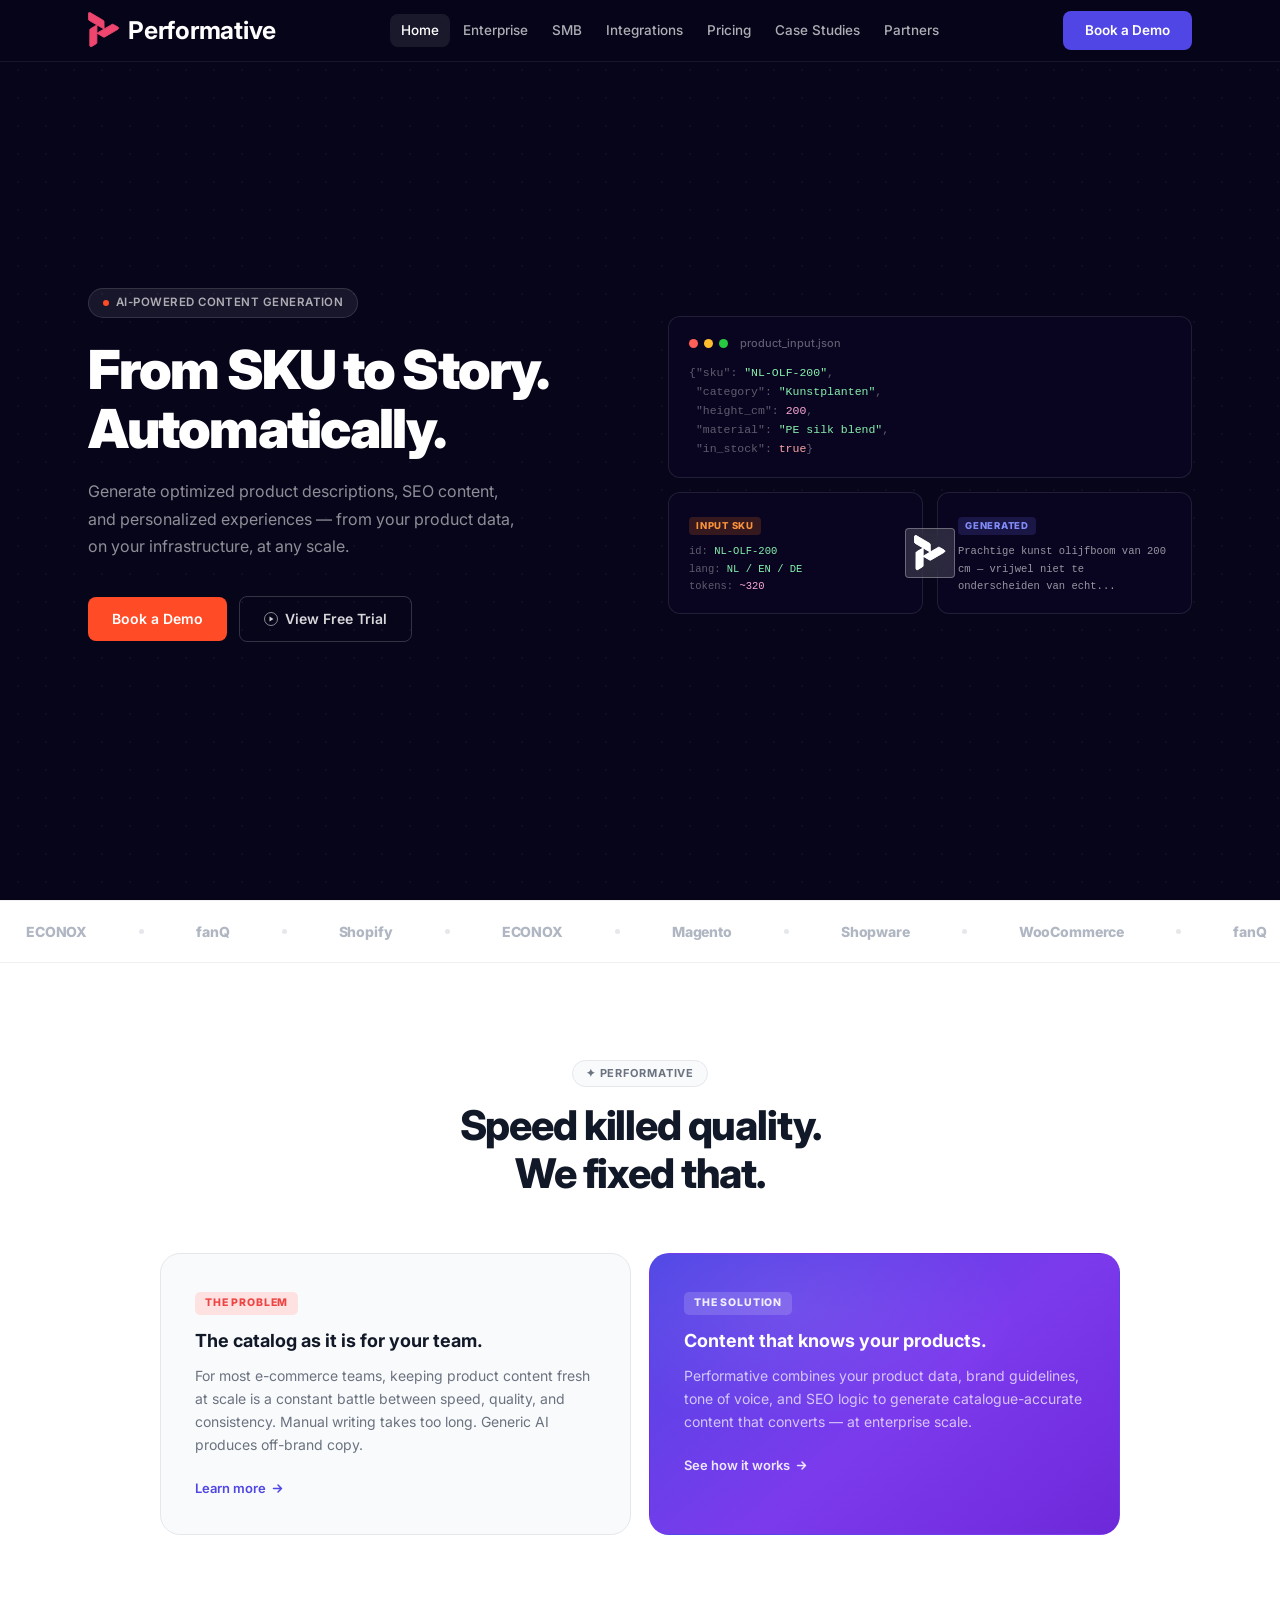
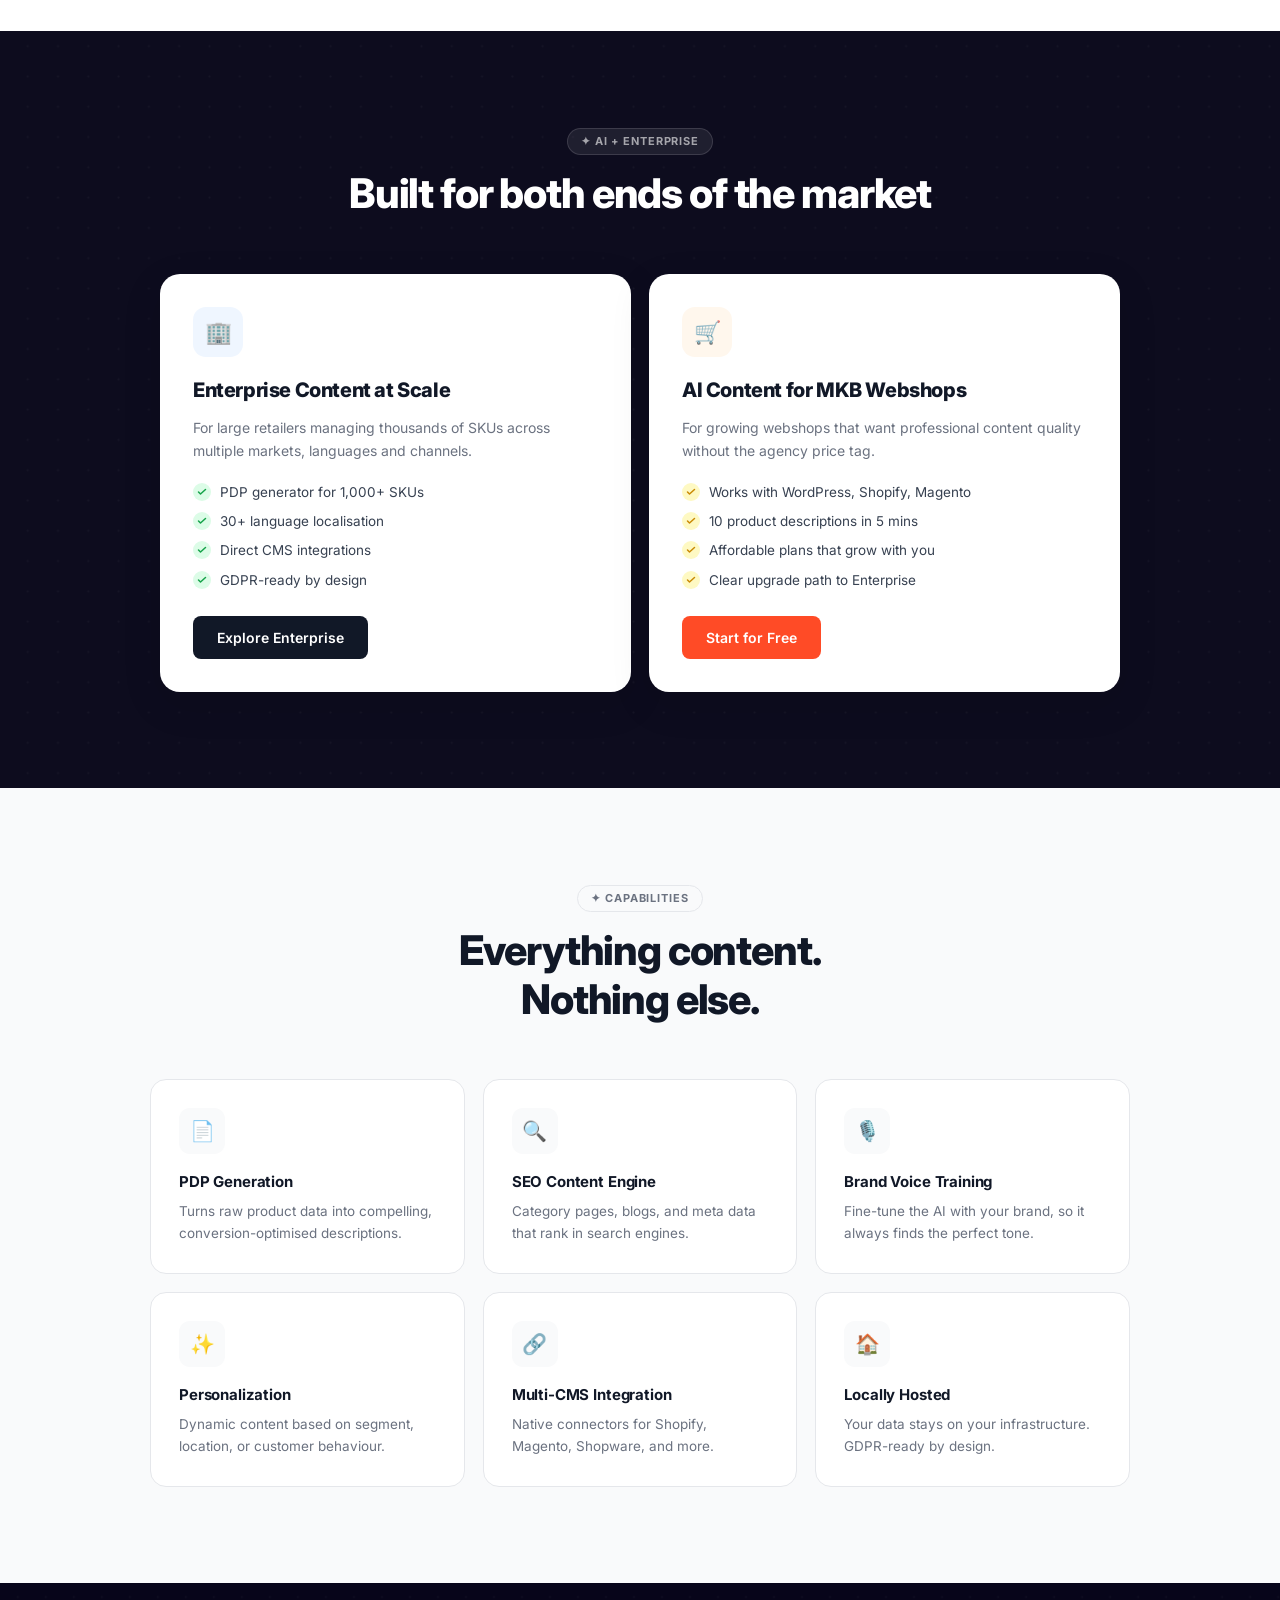
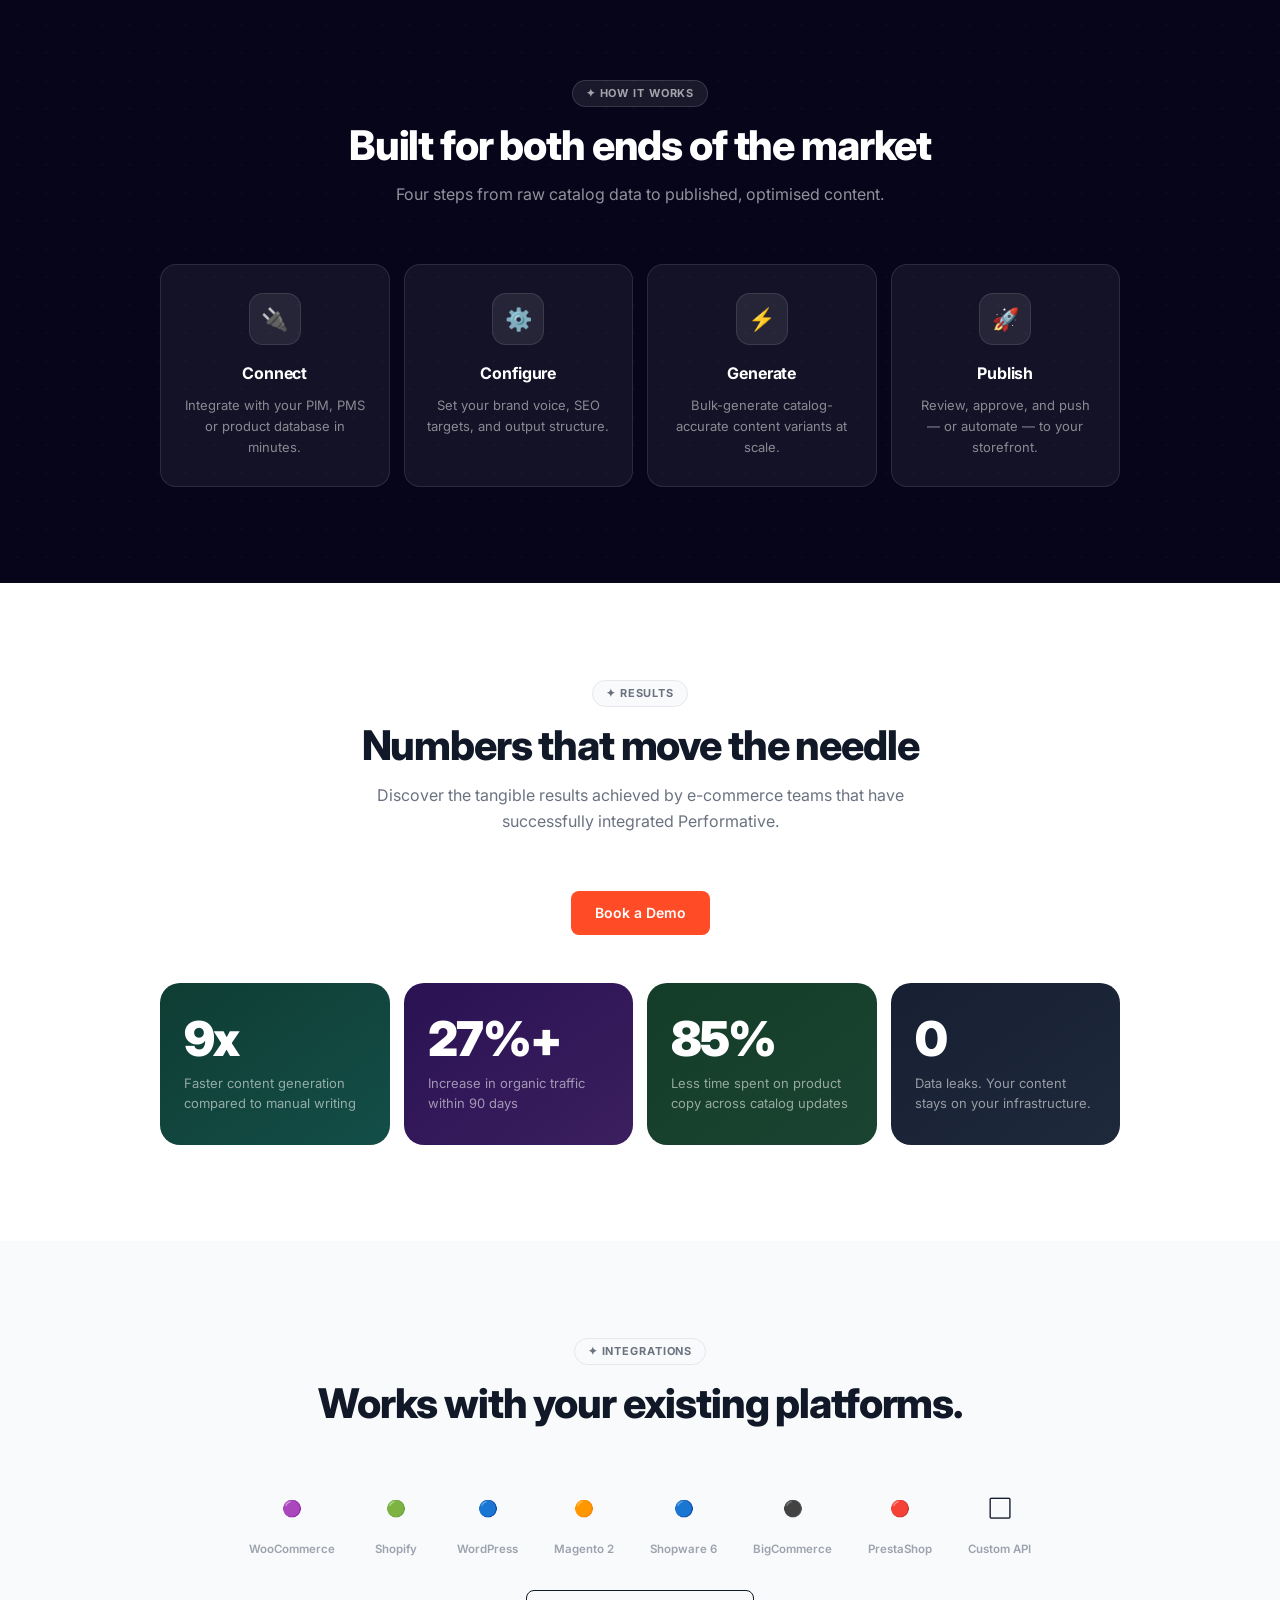
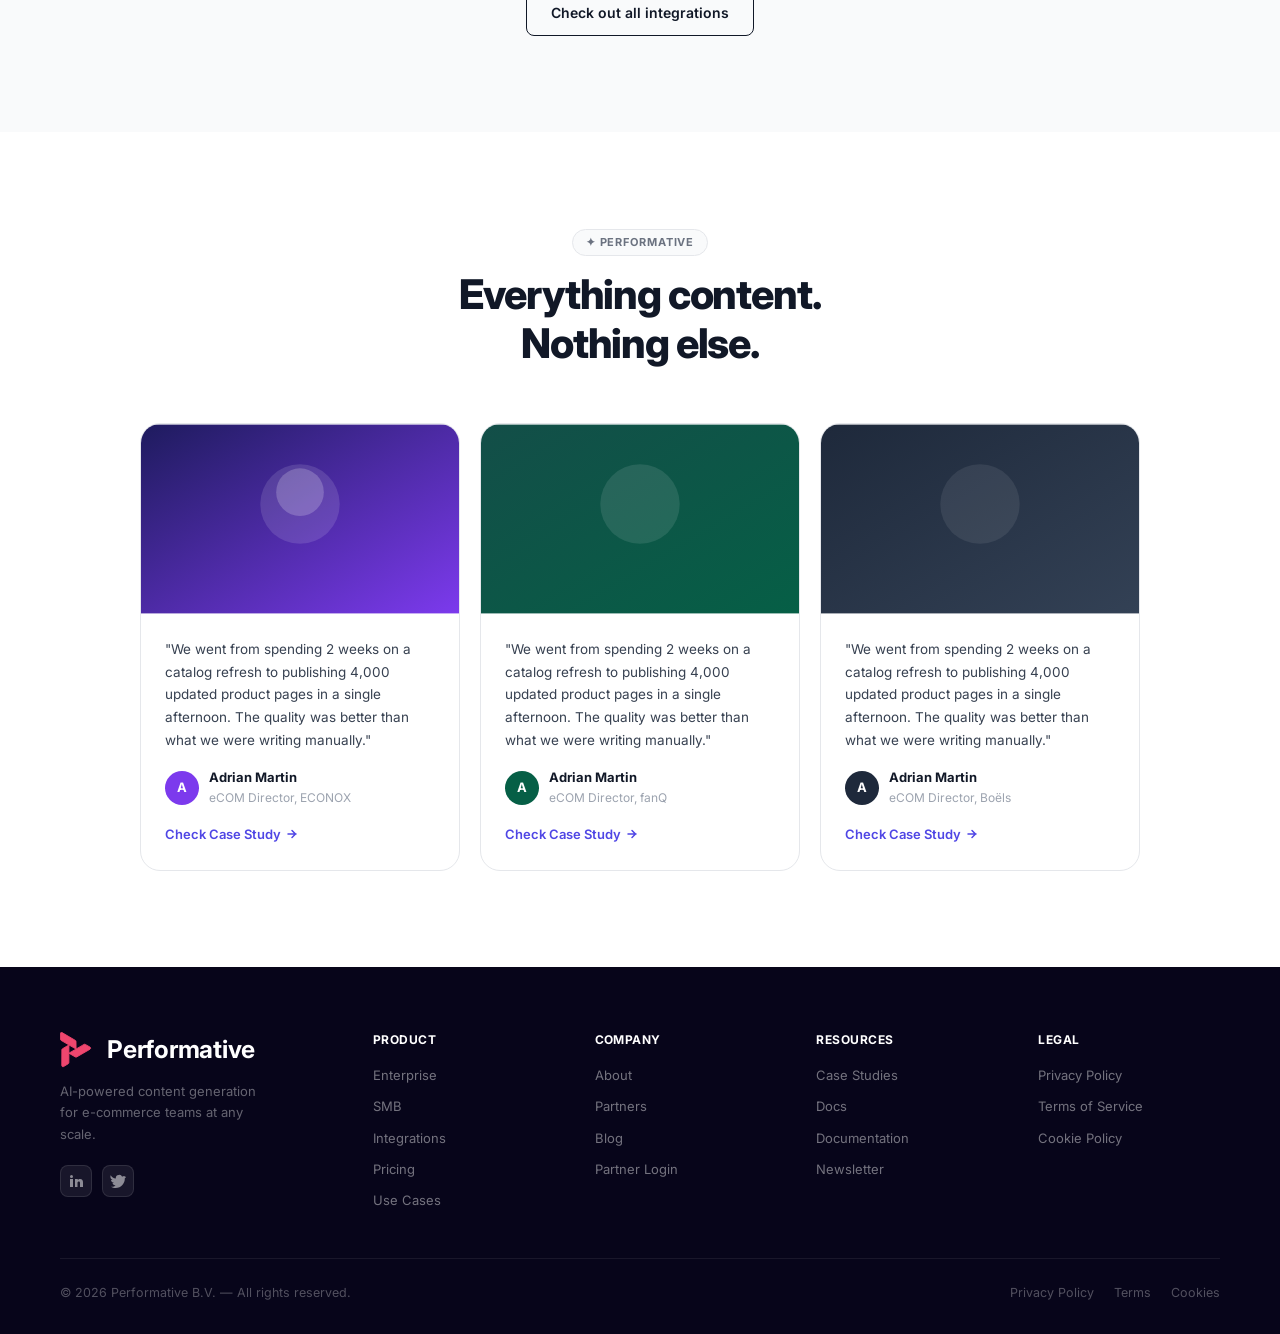
==== index.html @ e7ca88a2 "something" ====
<!DOCTYPE html>
<html lang="en">
<head>
  <meta charset="UTF-8"/>
  <meta name="viewport" content="width=device-width,initial-scale=1.0"/>
  <title>Performative — From SKU to Story. Automatically.</title>
  <link rel="preconnect" href="https://fonts.googleapis.com"/>
  <link href="https://fonts.googleapis.com/css2?family=Inter:wght@300;400;500;600;700;800;900&display=swap" rel="stylesheet"/>
  <link rel="stylesheet" href="css/global.css"/>
  <link rel="stylesheet" href="css/home.css"/>
</head>
<body>

<!-- ═══════════════════ NAVBAR ═══════════════════ -->
<nav class="navbar" id="navbar">
  <div class="container">
    <a href="index.html" class="nav-logo">
      <svg xmlns="http://www.w3.org/2000/svg" width="32" height="36" viewBox="0 0 32 36" fill="none">
<path d="M8.92127 21.1957L24.057 12.389C24.2413 12.2817 24.4497 12.225 24.662 12.2243C24.8743 12.2235 25.0831 12.2789 25.2681 12.3849L29.984 15.0866C30.8086 15.559 30.8116 16.7668 29.9895 17.2435L16.6298 24.9902C16.447 25.0962 16.2402 25.1518 16.0299 25.1515C15.8196 25.1513 15.613 25.0953 15.4304 24.9889L8.92127 21.1957Z" fill="#EE466E"/>
<path d="M8.92127 21.1957L24.057 12.389C24.2413 12.2817 24.4497 12.225 24.662 12.2243C24.8743 12.2235 25.0831 12.2789 25.2681 12.3849L29.984 15.0866C30.8086 15.559 30.8116 16.7668 29.9895 17.2435L16.6298 24.9902C16.447 25.0962 16.2402 25.1518 16.0299 25.1515C15.8196 25.1513 15.613 25.0953 15.4304 24.9889L8.92127 21.1957Z" stroke="#EE466E" stroke-width="0.9" stroke-miterlimit="10"/>
<path d="M16.0907 17.1008L0.958829 8.28756C0.774553 8.18025 0.620749 8.02611 0.512435 7.84019C0.404122 7.65427 0.344999 7.44292 0.340839 7.22679L0.233904 1.71756C0.215184 0.754313 1.23569 0.138713 2.05622 0.618249L15.3901 8.41102C15.5725 8.51765 15.7244 8.67085 15.8309 8.85552C15.9375 9.04019 15.9949 9.24995 15.9975 9.4641L16.0907 17.1008Z" fill="#EE466E"/>
<path d="M16.0907 17.1008L0.958829 8.28756C0.774553 8.18025 0.620749 8.02611 0.512435 7.84019C0.404122 7.65427 0.344999 7.44292 0.340839 7.22679L0.233904 1.71756C0.215184 0.754313 1.23569 0.138713 2.05622 0.618249L15.3901 8.41102C15.5725 8.51765 15.7244 8.67085 15.8309 8.85552C15.9375 9.04019 15.9949 9.24995 15.9975 9.4641L16.0907 17.1008Z" stroke="#EE466E" stroke-width="0.9" stroke-miterlimit="10"/>
<path d="M8.94154 12.9266L8.86289 30.6786C8.86196 30.8948 8.80601 31.1071 8.70048 31.2946C8.59496 31.4822 8.44347 31.6387 8.26081 31.7489L3.60532 34.5572C2.79137 35.0482 1.76268 34.447 1.76838 33.4836L1.86045 17.8278C1.86174 17.6136 1.91783 17.4035 2.02319 17.2181C2.12854 17.0327 2.27953 16.8785 2.46125 16.7707L8.94154 12.9266Z" fill="#EE466E"/>
<path d="M8.94154 12.9266L8.86289 30.6786C8.86196 30.8948 8.80601 31.1071 8.70048 31.2946C8.59496 31.4822 8.44347 31.6387 8.26081 31.7489L3.60532 34.5572C2.79137 35.0482 1.76268 34.447 1.76838 33.4836L1.86045 17.8278C1.86174 17.6136 1.91783 17.4035 2.02319 17.2181C2.12854 17.0327 2.27953 16.8785 2.46125 16.7707L8.94154 12.9266Z" stroke="#EE466E" stroke-width="0.9"/>
</svg>
      Performative
    </a>
    <div class="nav-links">
      <a href="index.html">Home</a>
      <a href="enterprise.html">Enterprise</a>
      <a href="smb.html">SMB</a>
      <a href="integrations.html">Integrations</a>
      <a href="pricing.html">Pricing</a>
      <a href="case-studies.html">Case Studies</a>
      <a href="partner.html">Partners</a>
    </div>
    <a href="pricing.html" class="nav-cta">Book a Demo</a>
    <div class="nav-burger" id="nav-burger" role="button" aria-label="Toggle menu">
      <span></span><span></span><span></span>
    </div>
  </div>
</nav>
<div class="nav-mobile" id="nav-mobile">
  <a href="index.html">Home</a>
  <a href="enterprise.html">Enterprise</a>
  <a href="smb.html">SMB</a>
  <a href="integrations.html">Integrations</a>
  <a href="pricing.html">Pricing</a>
  <a href="case-studies.html">Case Studies</a>
  <a href="partner.html">Partners</a>
  <a href="pricing.html" class="nav-cta">Book a Demo</a>
</div>

<!-- ═══════════════════ HERO ═══════════════════ -->
<section class="hero">
  <svg class="svg-bg" xmlns="http://www.w3.org/2000/svg" preserveAspectRatio="xMidYMid slice" viewBox="0 0 1440 900">
    <defs>
      <radialGradient id="hg1" cx="53%" cy="36%" r="52%" gradientUnits="userSpaceOnUse" gradientTransform="scale(1440,900)">
        <stop offset="0%" stop-color="#8B5CF6" stop-opacity=".68"/>
        <stop offset="22%" stop-color="#6D28D9" stop-opacity=".48"/>
        <stop offset="55%" stop-color="#4338CA" stop-opacity=".18"/>
        <stop offset="100%" stop-color="#07051A" stop-opacity="0"/>
      </radialGradient>
      <radialGradient id="hg2" cx="15%" cy="60%" r="38%" gradientUnits="userSpaceOnUse" gradientTransform="scale(1440,900)">
        <stop offset="0%" stop-color="#7C3AED" stop-opacity=".28"/>
        <stop offset="100%" stop-color="#07051A" stop-opacity="0"/>
      </radialGradient>
      <linearGradient id="hg3" x1="0" y1="0" x2="0" y2="1"><stop offset="70%" stop-color="#07051A" stop-opacity="0"/><stop offset="100%" stop-color="#07051A"/></linearGradient>
      <pattern id="dots" x="0" y="0" width="28" height="28" patternUnits="userSpaceOnUse"><circle cx="14" cy="14" r=".9" fill="white" fill-opacity=".055"/></pattern>
    </defs>
    <rect width="1440" height="900" fill="#07051A"/>
    <ellipse cx="763" cy="324" rx="750" ry="468" fill="url(#hg1)"/>
    <ellipse cx="216" cy="540" rx="548" ry="342" fill="url(#hg2)"/>
    <rect width="1440" height="900" fill="url(#hg3)"/>
    <rect width="1440" height="900" fill="url(#dots)"/>
  </svg>
  <div class="hero-inner">
    <div>
      <div class="hero-eyebrow"><span class="hero-dot"></span>AI-Powered Content Generation</div>
      <h1 class="hero-title">From SKU to Story.<br/>Automatically.</h1>
      <p class="hero-sub">Generate optimized product descriptions, SEO content, and personalized experiences — from your product data, on your infrastructure, at any scale.</p>
      <div class="hero-btns">
        <a href="pricing.html" class="btn btn-primary">Book a Demo</a>
        <a href="smb.html" class="btn btn-ghost">
          <svg width="14" height="14" viewBox="0 0 14 14" fill="none"><circle cx="7" cy="7" r="6.5" stroke="rgba(255,255,255,.5)" stroke-width="1"/><path d="M5.5 4.5L9.5 7L5.5 9.5V4.5Z" fill="rgba(255,255,255,.8)"/></svg>
          View Free Trial
        </a>
      </div>
    </div>
    <div class="hero-cards">
      <div class="hcard">
        <div class="hcard-hdr"><span class="hd r"></span><span class="hd y"></span><span class="hd g"></span><span class="hcard-fname">product_input.json</span></div>
        <div class="code-block">
          <div><span class="cm">{"sku": </span><span class="cs">"NL-OLF-200"</span><span class="cm">,</span></div>
          <div><span class="cm">&nbsp;"category": </span><span class="cs">"Kunstplanten"</span><span class="cm">,</span></div>
          <div><span class="cm">&nbsp;"height_cm": </span><span class="cn">200</span><span class="cm">,</span></div>
          <div><span class="cm">&nbsp;"material": </span><span class="cs">"PE silk blend"</span><span class="cm">,</span></div>
          <div><span class="cm">&nbsp;"in_stock": </span><span class="cv">true</span><span class="cm">}</span></div>
        </div>
      </div>
      <div class="hcard-pair">
        <div class="play-wrap"><div class="play-btn">
          <svg xmlns="http://www.w3.org/2000/svg" width="32" height="36" viewBox="0 0 32 36" fill="none">
<path d="M24.8788 12.3746C25.0646 12.374 25.2478 12.4223 25.41 12.5153L30.1259 15.2164C30.8501 15.6313 30.8528 16.6951 30.1307 17.1139L16.7704 24.86C16.6104 24.9527 16.4296 25.0018 16.246 25.0016C16.0624 25.0013 15.8822 24.952 15.7225 24.859L9.43445 21.1949L24.3485 12.5182C24.5101 12.4241 24.693 12.3753 24.8788 12.3746Z" fill="white" stroke="white" stroke-width="0.3"/>
<path d="M9.13757 21.1957L24.2733 12.389C24.4576 12.2817 24.666 12.225 24.8783 12.2243C25.0906 12.2235 25.2994 12.2789 25.4844 12.3849L30.2003 15.0866C31.0249 15.559 31.0279 16.7668 30.2058 17.2435L16.8461 24.9902C16.6633 25.0962 16.4565 25.1518 16.2462 25.1515C16.0359 25.1513 15.8293 25.0953 15.6467 24.9889L9.13757 21.1957Z" fill="white" stroke="white" stroke-width="0.9" stroke-miterlimit="10"/>
<path d="M0.600342 1.71457C0.583847 0.863488 1.48189 0.329837 2.19702 0.747772L15.531 8.54074C15.6905 8.63408 15.8242 8.76821 15.9177 8.93039C16.0112 9.09256 16.0618 9.27713 16.0642 9.46555L16.1531 16.8376L1.25073 8.15793C1.08908 8.06379 0.953533 7.92809 0.858154 7.76437C0.762951 7.60084 0.710527 7.41478 0.706787 7.22433L0.600342 1.71457Z" fill="white" stroke="white" stroke-width="0.3"/>
<path d="M16.307 17.1008L1.17513 8.28755C0.990854 8.18024 0.83705 8.0261 0.728736 7.84018C0.620423 7.65426 0.5613 7.44291 0.55714 7.22678L0.450205 1.71755C0.431485 0.754305 1.45199 0.138705 2.27252 0.618241L15.6064 8.41101C15.7888 8.51764 15.9407 8.67085 16.0472 8.85552C16.1538 9.04018 16.2112 9.24994 16.2138 9.4641L16.307 17.1008Z" fill="white" stroke="white" stroke-width="0.9" stroke-miterlimit="10"/>
<path d="M8.92896 30.6776C8.92814 30.8683 8.87932 31.0563 8.78638 31.2215C8.6935 31.3866 8.55974 31.5234 8.39966 31.62L3.74438 34.4286C3.03492 34.8565 2.12997 34.3354 2.13501 33.4842L2.22681 17.8289C2.22794 17.6403 2.27678 17.4548 2.36938 17.2918C2.46198 17.1289 2.59508 16.9936 2.75415 16.8993L9.0061 13.1903L8.92896 30.6776Z" fill="white" stroke="white" stroke-width="0.3"/>
<path d="M9.15781 12.9266L9.07915 30.6786C9.07823 30.8948 9.02227 31.107 8.91674 31.2946C8.81122 31.4822 8.65973 31.6387 8.47707 31.7489L3.82158 34.5572C3.00764 35.0482 1.97894 34.447 1.98464 33.4836L2.07671 17.8278C2.078 17.6136 2.13409 17.4034 2.23945 17.2181C2.3448 17.0327 2.49579 16.8785 2.67751 16.7707L9.15781 12.9266Z" fill="white" stroke="white" stroke-width="0.9"/>
</svg>
        </div></div>
        <div class="hcard"><div class="hcard-tag orange">Input SKU</div><div class="code-block" style="font-size:10.5px"><div><span class="cm">id: </span><span class="cs">NL-OLF-200</span></div><div><span class="cm">lang: </span><span class="cs">NL / EN / DE</span></div><div><span class="cm">tokens: </span><span class="cn">~320</span></div></div></div>
        <div class="hcard"><div class="hcard-tag blue">Generated</div><div class="code-block" style="font-size:10.5px;color:rgba(255,255,255,.58)">Prachtige kunst olijfboom van 200 cm — vrijwel niet te onderscheiden van echt...</div></div>
      </div>
    </div>
  </div>
</section>

<!-- ═══════════════════ MARQUEE ═══════════════════ -->
<div class="logo-strip">
  <div class="marquee-wrap">
    <div class="marquee-inner">
      <span class="m-logo">ECONOX</span><div class="m-sep"></div>
      <span class="m-logo">fanQ</span><div class="m-sep"></div>
      <span class="m-logo">Shopify</span><div class="m-sep"></div>
      <span class="m-logo">ECONOX</span><div class="m-sep"></div>
      <span class="m-logo">Magento</span><div class="m-sep"></div>
      <span class="m-logo">Shopware</span><div class="m-sep"></div>
      <span class="m-logo">WooCommerce</span><div class="m-sep"></div>
      <span class="m-logo">fanQ</span><div class="m-sep"></div>
      <span class="m-logo">Boëls</span><div class="m-sep"></div>
      <span class="m-logo">ECONOX</span>
    </div>
    <div class="marquee-inner" aria-hidden="true">
      <span class="m-logo">ECONOX</span><div class="m-sep"></div>
      <span class="m-logo">fanQ</span><div class="m-sep"></div>
      <span class="m-logo">Shopify</span><div class="m-sep"></div>
      <span class="m-logo">ECONOX</span><div class="m-sep"></div>
      <span class="m-logo">Magento</span><div class="m-sep"></div>
      <span class="m-logo">Shopware</span><div class="m-sep"></div>
      <span class="m-logo">WooCommerce</span><div class="m-sep"></div>
      <span class="m-logo">fanQ</span><div class="m-sep"></div>
      <span class="m-logo">Boëls</span><div class="m-sep"></div>
      <span class="m-logo">ECONOX</span>  yh
    </div>
  </div>
</div>

<!-- ═══════════════════ SPEED SECTION ═══════════════════ -->
<section class="sec-speed">
  <div class="container">
    <div class="sec-header">
      <div class="badge">✦ Performative</div>
      <h2 class="sec-heading">Speed killed quality.<br/>We fixed that.</h2>
    </div>
    <div class="speed-grid">
      <div class="speed-card plain">
        <span class="sc-tag red">The Problem</span>
        <h3 class="sc-title">The catalog as it is for your team.</h3>
        <p class="sc-body">For most e-commerce teams, keeping product content fresh at scale is a constant battle between speed, quality, and consistency. Manual writing takes too long. Generic AI produces off-brand copy.</p>
        <a href="enterprise.html" class="sc-link">Learn more <svg width="13" height="13" viewBox="0 0 13 13" fill="none"><path d="M2.5 6.5H10.5M7 3L10.5 6.5L7 10" stroke="currentColor" stroke-width="1.5" stroke-linecap="round" stroke-linejoin="round"/></svg></a>
      </div>
      <div class="speed-card purple">
        <span class="sc-tag white">The Solution</span>
        <h3 class="sc-title">Content that knows your products.</h3>
        <p class="sc-body">Performative combines your product data, brand guidelines, tone of voice, and SEO logic to generate catalogue-accurate content that converts — at enterprise scale.</p>
        <a href="smb.html" class="sc-link">See how it works <svg width="13" height="13" viewBox="0 0 13 13" fill="none"><path d="M2.5 6.5H10.5M7 3L10.5 6.5L7 10" stroke="currentColor" stroke-width="1.5" stroke-linecap="round" stroke-linejoin="round"/></svg></a>
      </div>
    </div>
  </div>
</section>

<!-- ═══════════════════ BUILT WARM ═══════════════════ -->
<section class="sec-built-warm">
  <svg class="svg-bg" xmlns="http://www.w3.org/2000/svg" preserveAspectRatio="xMidYMid slice" viewBox="0 0 1440 700">
    <defs>
      <radialGradient id="wg1" cx="50%" cy="0%" r="55%" gradientUnits="userSpaceOnUse" gradientTransform="scale(1440,700)">
        <stop offset="0%" stop-color="#F97316" stop-opacity=".62"/><stop offset="28%" stop-color="#EF4444" stop-opacity=".38"/><stop offset="100%" stop-color="#0D0C1E" stop-opacity="0"/>
      </radialGradient>
      <radialGradient id="wg2" cx="50%" cy="100%" r="40%" gradientUnits="userSpaceOnUse" gradientTransform="scale(1440,700)">
        <stop offset="0%" stop-color="#7C3AED" stop-opacity=".14"/><stop offset="100%" stop-color="#0D0C1E" stop-opacity="0"/>
      </radialGradient>
      <pattern id="dots2" x="0" y="0" width="28" height="28" patternUnits="userSpaceOnUse"><circle cx="14" cy="14" r=".9" fill="white" fill-opacity=".04"/></pattern>
    </defs>
    <rect width="1440" height="700" fill="#0D0C1E"/>
    <ellipse cx="720" cy="0" rx="792" ry="385" fill="url(#wg1)"/>
    <ellipse cx="720" cy="700" rx="576" ry="280" fill="url(#wg2)"/>
    <rect width="1440" height="700" fill="url(#dots2)"/>
  </svg>
  <div class="container z1">
    <div class="sec-header"><div class="badge invert">✦ AI + Enterprise</div><h2 class="sec-heading light">Built for both ends of the market</h2></div>
    <div class="built-grid">
      <div class="built-card">
        <div class="bc-icon" style="background:#EFF6FF">🏢</div>
        <h3 class="bc-title">Enterprise Content at Scale</h3>
        <p class="bc-body">For large retailers managing thousands of SKUs across multiple markets, languages and channels.</p>
        <ul class="check-list bc-list">
          <li><svg class="chk-icon" viewBox="0 0 18 18" fill="none"><circle cx="9" cy="9" r="9" fill="#DCFCE7"/><path d="M5.5 9L7.5 11L12.5 6.5" stroke="#16A34A" stroke-width="1.5" stroke-linecap="round" stroke-linejoin="round"/></svg>PDP generator for 1,000+ SKUs</li>
          <li><svg class="chk-icon" viewBox="0 0 18 18" fill="none"><circle cx="9" cy="9" r="9" fill="#DCFCE7"/><path d="M5.5 9L7.5 11L12.5 6.5" stroke="#16A34A" stroke-width="1.5" stroke-linecap="round" stroke-linejoin="round"/></svg>30+ language localisation</li>
          <li><svg class="chk-icon" viewBox="0 0 18 18" fill="none"><circle cx="9" cy="9" r="9" fill="#DCFCE7"/><path d="M5.5 9L7.5 11L12.5 6.5" stroke="#16A34A" stroke-width="1.5" stroke-linecap="round" stroke-linejoin="round"/></svg>Direct CMS integrations</li>
          <li><svg class="chk-icon" viewBox="0 0 18 18" fill="none"><circle cx="9" cy="9" r="9" fill="#DCFCE7"/><path d="M5.5 9L7.5 11L12.5 6.5" stroke="#16A34A" stroke-width="1.5" stroke-linecap="round" stroke-linejoin="round"/></svg>GDPR-ready by design</li>
        </ul>
        <a href="enterprise.html" class="btn btn-dark">Explore Enterprise</a>
      </div>
      <div class="built-card">
        <div class="bc-icon" style="background:#FFF7ED">🛒</div>
        <h3 class="bc-title">AI Content for MKB Webshops</h3>
        <p class="bc-body">For growing webshops that want professional content quality without the agency price tag.</p>
        <ul class="check-list bc-list">
          <li><svg class="chk-icon" viewBox="0 0 18 18" fill="none"><circle cx="9" cy="9" r="9" fill="#FEF9C3"/><path d="M5.5 9L7.5 11L12.5 6.5" stroke="#CA8A04" stroke-width="1.5" stroke-linecap="round" stroke-linejoin="round"/></svg>Works with WordPress, Shopify, Magento</li>
          <li><svg class="chk-icon" viewBox="0 0 18 18" fill="none"><circle cx="9" cy="9" r="9" fill="#FEF9C3"/><path d="M5.5 9L7.5 11L12.5 6.5" stroke="#CA8A04" stroke-width="1.5" stroke-linecap="round" stroke-linejoin="round"/></svg>10 product descriptions in 5 mins</li>
          <li><svg class="chk-icon" viewBox="0 0 18 18" fill="none"><circle cx="9" cy="9" r="9" fill="#FEF9C3"/><path d="M5.5 9L7.5 11L12.5 6.5" stroke="#CA8A04" stroke-width="1.5" stroke-linecap="round" stroke-linejoin="round"/></svg>Affordable plans that grow with you</li>
          <li><svg class="chk-icon" viewBox="0 0 18 18" fill="none"><circle cx="9" cy="9" r="9" fill="#FEF9C3"/><path d="M5.5 9L7.5 11L12.5 6.5" stroke="#CA8A04" stroke-width="1.5" stroke-linecap="round" stroke-linejoin="round"/></svg>Clear upgrade path to Enterprise</li>
        </ul>
        <a href="smb.html" class="btn btn-orange">Start for Free</a>
      </div>
    </div>
  </div>
</section>

<!-- ═══════════════════ FEATURES ═══════════════════ -->
<section class="sec-features">
  <div class="container">
    <div class="sec-header"><div class="badge">✦ Capabilities</div><h2 class="sec-heading">Everything content.<br/>Nothing else.</h2></div>
    <div class="features-grid">
      <div class="feat-card"><div class="feat-icon">📄</div><h3 class="feat-title">PDP Generation</h3><p class="feat-body">Turns raw product data into compelling, conversion-optimised descriptions.</p></div>
      <div class="feat-card"><div class="feat-icon">🔍</div><h3 class="feat-title">SEO Content Engine</h3><p class="feat-body">Category pages, blogs, and meta data that rank in search engines.</p></div>
      <div class="feat-card"><div class="feat-icon">🎙️</div><h3 class="feat-title">Brand Voice Training</h3><p class="feat-body">Fine-tune the AI with your brand, so it always finds the perfect tone.</p></div>
      <div class="feat-card"><div class="feat-icon">✨</div><h3 class="feat-title">Personalization</h3><p class="feat-body">Dynamic content based on segment, location, or customer behaviour.</p></div>
      <div class="feat-card"><div class="feat-icon">🔗</div><h3 class="feat-title">Multi-CMS Integration</h3><p class="feat-body">Native connectors for Shopify, Magento, Shopware, and more.</p></div>
      <div class="feat-card"><div class="feat-icon">🏠</div><h3 class="feat-title">Locally Hosted</h3><p class="feat-body">Your data stays on your infrastructure. GDPR-ready by design.</p></div>
    </div>
  </div>
</section>

<!-- ═══════════════════ WORKFLOW ═══════════════════ -->
<section class="sec-workflow">
  <svg class="svg-bg" xmlns="http://www.w3.org/2000/svg" preserveAspectRatio="xMidYMid slice" viewBox="0 0 1440 600">
    <defs>
      <radialGradient id="cg1" cx="50%" cy="50%" r="52%" gradientUnits="userSpaceOnUse" gradientTransform="scale(1440,600)">
        <stop offset="0%" stop-color="#3B82F6" stop-opacity=".52"/><stop offset="32%" stop-color="#4F46E5" stop-opacity=".3"/><stop offset="65%" stop-color="#7C3AED" stop-opacity=".1"/><stop offset="100%" stop-color="#07051A" stop-opacity="0"/>
      </radialGradient>
      <pattern id="dots3" x="0" y="0" width="28" height="28" patternUnits="userSpaceOnUse"><circle cx="14" cy="14" r=".9" fill="white" fill-opacity=".045"/></pattern>
    </defs>
    <rect width="1440" height="600" fill="#07051A"/>
    <ellipse cx="720" cy="300" rx="749" ry="312" fill="url(#cg1)"/>
    <rect width="1440" height="600" fill="url(#dots3)"/>
  </svg>
  <div class="container z1">
    <div class="sec-header"><div class="badge invert">✦ How It Works</div><h2 class="sec-heading light">Built for both ends of the market</h2><p class="sec-sub light">Four steps from raw catalog data to published, optimised content.</p></div>
    <div class="workflow-grid">
      <div class="wf-card"><div class="wf-icon">🔌</div><h3 class="wf-title">Connect</h3><p class="wf-body">Integrate with your PIM, PMS or product database in minutes.</p></div>
      <div class="wf-card"><div class="wf-icon">⚙️</div><h3 class="wf-title">Configure</h3><p class="wf-body">Set your brand voice, SEO targets, and output structure.</p></div>
      <div class="wf-card"><div class="wf-icon">⚡</div><h3 class="wf-title">Generate</h3><p class="wf-body">Bulk-generate catalog-accurate content variants at scale.</p></div>
      <div class="wf-card"><div class="wf-icon">🚀</div><h3 class="wf-title">Publish</h3><p class="wf-body">Review, approve, and push — or automate — to your storefront.</p></div>
    </div>
  </div>
</section>

<!-- ═══════════════════ NUMBERS ═══════════════════ -->
<section class="sec-numbers">
  <div class="container">
    <div class="sec-header"><div class="badge">✦ Results</div><h2 class="sec-heading">Numbers that move the needle</h2><p class="sec-sub">Discover the tangible results achieved by e-commerce teams that have successfully integrated Performative.</p></div>
    <div class="numbers-cta"><a href="pricing.html" class="btn btn-primary">Book a Demo</a></div>
    <div class="numbers-grid">
      <div class="stat-card teal"><div class="stat-num" data-countup="10" data-suffix="x">10x</div><div class="stat-label">Faster content generation compared to manual writing</div></div>
      <div class="stat-card purple-s"><div class="stat-num" data-countup="30" data-suffix="%+">30%+</div><div class="stat-label">Increase in organic traffic within 90 days</div></div>
      <div class="stat-card green"><div class="stat-num" data-countup="95" data-suffix="%">95%</div><div class="stat-label">Less time spent on product copy across catalog updates</div></div>
      <div class="stat-card slate"><div class="stat-num">0</div><div class="stat-label">Data leaks. Your content stays on your infrastructure.</div></div>
    </div>
  </div>
</section>

<!-- ═══════════════════ PLATFORMS ═══════════════════ -->
<section class="sec-platforms">
  <div class="container">
    <div class="sec-header"><div class="badge">✦ Integrations</div><h2 class="sec-heading">Works with your existing platforms.</h2></div>
    <div class="platform-row" style="max-width:880px;margin:0 auto 32px">
      <div class="platform-item"><div class="platform-icon">🟣</div><span class="platform-name">WooCommerce</span></div>
      <div class="platform-item"><div class="platform-icon">🟢</div><span class="platform-name">Shopify</span></div>
      <div class="platform-item"><div class="platform-icon">🔵</div><span class="platform-name">WordPress</span></div>
      <div class="platform-item"><div class="platform-icon">🟠</div><span class="platform-name">Magento 2</span></div>
      <div class="platform-item"><div class="platform-icon">🔵</div><span class="platform-name">Shopware 6</span></div>
      <div class="platform-item"><div class="platform-icon">⚫</div><span class="platform-name">BigCommerce</span></div>
      <div class="platform-item"><div class="platform-icon">🔴</div><span class="platform-name">PrestaShop</span></div>
      <div class="platform-item"><div class="platform-icon">⬜</div><span class="platform-name">Custom API</span></div>
    </div>
    <div class="platforms-cta"><a href="integrations.html" class="btn btn-outline">Check out all integrations</a></div>
  </div>
</section>

<!-- ═══════════════════ TESTIMONIALS ═══════════════════ -->
<section style="padding:var(--section-py) var(--cpx);background:#fff">
  <div class="container">
    <div class="sec-header"><div class="badge">✦ Performative</div><h2 class="sec-heading">Everything content.<br/>Nothing else.</h2></div>
    <div class="testi-grid">
      <div class="testi-card">
        <div class="testi-img-block"><svg viewBox="0 0 320 190" xmlns="http://www.w3.org/2000/svg"><defs><linearGradient id="ti1" x1="0" y1="0" x2="1" y2="1"><stop offset="0%" stop-color="#1E1B5E"/><stop offset="100%" stop-color="#7C3AED"/></linearGradient></defs><rect width="320" height="190" fill="url(#ti1)"/><circle cx="160" cy="80" r="40" fill="rgba(255,255,255,.12)"/><circle cx="160" cy="68" r="24" fill="rgba(255,255,255,.2)"/></svg></div>
        <div class="testi-body"><p class="testi-quote">"We went from spending 2 weeks on a catalog refresh to publishing 4,000 updated product pages in a single afternoon. The quality was better than what we were writing manually."</p><div class="testi-author"><div class="testi-ava" style="background:#7C3AED">A</div><div><div class="testi-name">Adrian Martin</div><div class="testi-role">eCOM Director, ECONOX</div></div></div><a href="case-study-fanq.html" class="testi-link">Check Case Study <svg width="12" height="12" viewBox="0 0 12 12" fill="none"><path d="M2 6h8M6 2.5L9.5 6 6 9.5" stroke="currentColor" stroke-width="1.5" stroke-linecap="round" stroke-linejoin="round"/></svg></a></div>
      </div>
      <div class="testi-card">
        <div class="testi-img-block"><svg viewBox="0 0 320 190" xmlns="http://www.w3.org/2000/svg"><defs><linearGradient id="ti2" x1="0" y1="0" x2="1" y2="1"><stop offset="0%" stop-color="#134E48"/><stop offset="100%" stop-color="#065F46"/></linearGradient></defs><rect width="320" height="190" fill="url(#ti2)"/><circle cx="160" cy="80" r="40" fill="rgba(255,255,255,.1)"/></svg></div>
        <div class="testi-body"><p class="testi-quote">"We went from spending 2 weeks on a catalog refresh to publishing 4,000 updated product pages in a single afternoon. The quality was better than what we were writing manually."</p><div class="testi-author"><div class="testi-ava" style="background:#065F46">A</div><div><div class="testi-name">Adrian Martin</div><div class="testi-role">eCOM Director, fanQ</div></div></div><a href="case-study-fanq.html" class="testi-link">Check Case Study <svg width="12" height="12" viewBox="0 0 12 12" fill="none"><path d="M2 6h8M6 2.5L9.5 6 6 9.5" stroke="currentColor" stroke-width="1.5" stroke-linecap="round" stroke-linejoin="round"/></svg></a></div>
      </div>
      <div class="testi-card">
        <div class="testi-img-block"><svg viewBox="0 0 320 190" xmlns="http://www.w3.org/2000/svg"><defs><linearGradient id="ti3" x1="0" y1="0" x2="1" y2="1"><stop offset="0%" stop-color="#1E293B"/><stop offset="100%" stop-color="#334155"/></linearGradient></defs><rect width="320" height="190" fill="url(#ti3)"/><circle cx="160" cy="80" r="40" fill="rgba(255,255,255,.08)"/></svg></div>
        <div class="testi-body"><p class="testi-quote">"We went from spending 2 weeks on a catalog refresh to publishing 4,000 updated product pages in a single afternoon. The quality was better than what we were writing manually."</p><div class="testi-author"><div class="testi-ava" style="background:#1E293B">A</div><div><div class="testi-name">Adrian Martin</div><div class="testi-role">eCOM Director, Boëls</div></div></div><a href="case-study-fanq.html" class="testi-link">Check Case Study <svg width="12" height="12" viewBox="0 0 12 12" fill="none"><path d="M2 6h8M6 2.5L9.5 6 6 9.5" stroke="currentColor" stroke-width="1.5" stroke-linecap="round" stroke-linejoin="round"/></svg></a></div>
      </div>
    </div>
  </div>
</section>

<!-- ═══════════════════ FOOTER ═══════════════════ -->
<footer class="footer">
  <div class="footer-grid">
    <div class="footer-brand">
      <a href="index.html" class="nav-logo"><svg xmlns="http://www.w3.org/2000/svg" width="32" height="36" viewBox="0 0 32 36" fill="none">
<path d="M8.92127 21.1957L24.057 12.389C24.2413 12.2817 24.4497 12.225 24.662 12.2243C24.8743 12.2235 25.0831 12.2789 25.2681 12.3849L29.984 15.0866C30.8086 15.559 30.8116 16.7668 29.9895 17.2435L16.6298 24.9902C16.447 25.0962 16.2402 25.1518 16.0299 25.1515C15.8196 25.1513 15.613 25.0953 15.4304 24.9889L8.92127 21.1957Z" fill="#EE466E"/>
<path d="M8.92127 21.1957L24.057 12.389C24.2413 12.2817 24.4497 12.225 24.662 12.2243C24.8743 12.2235 25.0831 12.2789 25.2681 12.3849L29.984 15.0866C30.8086 15.559 30.8116 16.7668 29.9895 17.2435L16.6298 24.9902C16.447 25.0962 16.2402 25.1518 16.0299 25.1515C15.8196 25.1513 15.613 25.0953 15.4304 24.9889L8.92127 21.1957Z" stroke="#EE466E" stroke-width="0.9" stroke-miterlimit="10"/>
<path d="M16.0907 17.1008L0.958829 8.28756C0.774553 8.18025 0.620749 8.02611 0.512435 7.84019C0.404122 7.65427 0.344999 7.44292 0.340839 7.22679L0.233904 1.71756C0.215184 0.754313 1.23569 0.138713 2.05622 0.618249L15.3901 8.41102C15.5725 8.51765 15.7244 8.67085 15.8309 8.85552C15.9375 9.04019 15.9949 9.24995 15.9975 9.4641L16.0907 17.1008Z" fill="#EE466E"/>
<path d="M16.0907 17.1008L0.958829 8.28756C0.774553 8.18025 0.620749 8.02611 0.512435 7.84019C0.404122 7.65427 0.344999 7.44292 0.340839 7.22679L0.233904 1.71756C0.215184 0.754313 1.23569 0.138713 2.05622 0.618249L15.3901 8.41102C15.5725 8.51765 15.7244 8.67085 15.8309 8.85552C15.9375 9.04019 15.9949 9.24995 15.9975 9.4641L16.0907 17.1008Z" stroke="#EE466E" stroke-width="0.9" stroke-miterlimit="10"/>
<path d="M8.94154 12.9266L8.86289 30.6786C8.86196 30.8948 8.80601 31.1071 8.70048 31.2946C8.59496 31.4822 8.44347 31.6387 8.26081 31.7489L3.60532 34.5572C2.79137 35.0482 1.76268 34.447 1.76838 33.4836L1.86045 17.8278C1.86174 17.6136 1.91783 17.4035 2.02319 17.2181C2.12854 17.0327 2.27953 16.8785 2.46125 16.7707L8.94154 12.9266Z" fill="#EE466E"/>
<path d="M8.94154 12.9266L8.86289 30.6786C8.86196 30.8948 8.80601 31.1071 8.70048 31.2946C8.59496 31.4822 8.44347 31.6387 8.26081 31.7489L3.60532 34.5572C2.79137 35.0482 1.76268 34.447 1.76838 33.4836L1.86045 17.8278C1.86174 17.6136 1.91783 17.4035 2.02319 17.2181C2.12854 17.0327 2.27953 16.8785 2.46125 16.7707L8.94154 12.9266Z" stroke="#EE466E" stroke-width="0.9"/>
</svg><span class="nav-logo" style="color:#fff;font-weight:700;margin-left:7px">Performative</span></a>
      <p class="footer-tagline">AI-powered content generation for e-commerce teams at any scale.</p>
      <div class="footer-socials">
        <a href="#" aria-label="LinkedIn"><svg width="16" height="16" viewBox="0 0 16 16" fill="currentColor"><path d="M3.5 2a1.5 1.5 0 110 3 1.5 1.5 0 010-3zM2 6h3v8H2V6zm5 0h2.8v1.1C10.2 6.4 11 6 12 6c2.2 0 3 1.5 3 3.5V14h-3v-4c0-1-.4-1.5-1.2-1.5S9.5 9 9.5 10v4H7V6z"/></svg></a>
        <a href="#" aria-label="Twitter"><svg width="16" height="16" viewBox="0 0 16 16" fill="currentColor"><path d="M14 3s-1 .5-2 .6A2.8 2.8 0 008.6 2C7 2 5.8 3.2 5.8 4.8v.7C3.5 5.3 1.7 4 .7 2.2c0 0-1.3 3.2 1.8 4.8L1 7c.1 1.5 1.4 2.7 3 2.7l-1.5.5c.5 1.3 1.7 2.2 3.1 2.3C4.5 13.4 2.7 14 1 13.7 2.3 14.6 3.8 15 5.5 15c6 0 9.3-5 9.3-9.3v-.4c.6-.5 1.2-1 1.2-1.3z"/></svg></a>
      </div>
    </div>
    <div><div class="footer-col-title">Product</div><div class="footer-links"><a href="enterprise.html">Enterprise</a><a href="smb.html">SMB</a><a href="integrations.html">Integrations</a><a href="pricing.html">Pricing</a><a href="case-studies.html">Use Cases</a></div></div>
    <div><div class="footer-col-title">Company</div><div class="footer-links"><a href="#">About</a><a href="partner.html">Partners</a><a href="#">Blog</a><a href="#">Partner Login</a></div></div>
    <div><div class="footer-col-title">Resources</div><div class="footer-links"><a href="case-studies.html">Case Studies</a><a href="#">Docs</a><a href="#">Documentation</a><a href="#">Newsletter</a></div></div>
    <div><div class="footer-col-title">Legal</div><div class="footer-links"><a href="#">Privacy Policy</a><a href="#">Terms of Service</a><a href="#">Cookie Policy</a></div></div>
  </div>
  <div class="footer-bottom">
    <span>© 2026 Performative B.V. — All rights reserved.</span>
    <div class="footer-bottom-links"><a href="#">Privacy Policy</a><a href="#">Terms</a><a href="#">Cookies</a></div>
  </div>
</footer>

<script src="js/main.js"></script>
</body>
</html>
---- css/global.css ----
/* ═══════════════════════════════════════════════════════════
   GLOBAL.CSS  —  Shared across every page of Performative
   ═══════════════════════════════════════════════════════════ */

/* ── CUSTOM PROPERTIES ── */
:root {
  --c-red:        #FF4B26;
  --c-indigo:     #4F46E5;
  --c-purple:     #7C3AED;
  --c-dark:       #07051A;
  --c-dark-warm:  #0D0C1E;
  --c-text:       #111827;
  --c-text-mid:   #374151;
  --c-muted:      #6B7280;
  --c-light:      #9CA3AF;
  --c-border:     #E5E7EB;
  --c-bg:         #F9FAFB;
  --c-white:      #ffffff;

  --ff: 'Inter', -apple-system, BlinkMacSystemFont, sans-serif;

  --section-py:   96px;
  --cmax:         1160px;
  --cpx:          28px;

  --r-xs:   6px;
  --r-sm:   8px;
  --r-md:   12px;
  --r-lg:   16px;
  --r-xl:   20px;
  --r-pill: 100px;

  --sh-sm: 0 1px 4px rgba(0,0,0,.06);
  --sh-md: 0 4px 16px rgba(0,0,0,.08);
  --sh-lg: 0 12px 40px rgba(0,0,0,.11);

  --t: .18s ease;
}

/* ── RESET ── */
*,*::before,*::after { box-sizing:border-box; margin:0; padding:0; }
html { scroll-behavior:smooth; }
body {
  font-family: var(--ff);
  color: var(--c-text);
  background: var(--c-white);
  overflow-x: hidden;
  line-height: 1.55;
  -webkit-font-smoothing: antialiased;
}
a { text-decoration:none; color:inherit; }
ul { list-style:none; }
img { display:block; max-width:100%; height:auto; }
button { cursor:pointer; font-family:var(--ff); border:none; outline:none; background:none; }
input,select,textarea { font-family:var(--ff); }

/* ── LAYOUT ── */
.container {
  max-width: var(--cmax);
  margin: 0 auto;
  padding: 0 var(--cpx);
}

/* ── TYPOGRAPHY SHARED ── */
.sec-heading {
  font-size: clamp(26px, 3.2vw, 44px);
  font-weight: 800;
  letter-spacing: -.028em;
  line-height: 1.18;
  color: var(--c-text);
}
.sec-heading.light { color: var(--c-white); }
.sec-sub {
  font-size: 16px;
  color: var(--c-muted);
  line-height: 1.68;
  margin-top: 12px;
}
.sec-sub.light { color: rgba(255,255,255,.56); }
.sec-header { text-align:center; margin-bottom: 56px; }
.sec-header .sec-sub { max-width: 540px; margin-left:auto; margin-right:auto; }

/* ── BADGE ── */
.badge {
  display: inline-flex;
  align-items: center;
  gap: 6px;
  font-size: 11px;
  font-weight: 700;
  letter-spacing: .08em;
  text-transform: uppercase;
  color: var(--c-muted);
  background: var(--c-bg);
  border: 1px solid var(--c-border);
  border-radius: var(--r-pill);
  padding: 4px 13px;
  margin-bottom: 14px;
}
.badge.invert {
  background: rgba(255,255,255,.08);
  border-color: rgba(255,255,255,.13);
  color: rgba(255,255,255,.6);
}

/* ── BUTTONS ── */
.btn {
  display: inline-flex;
  align-items: center;
  justify-content: center;
  gap: 7px;
  font-size: 14px;
  font-weight: 600;
  padding: 11px 24px;
  border-radius: var(--r-sm);
  border: none;
  cursor: pointer;
  transition: opacity var(--t), transform var(--t), background var(--t), color var(--t);
  white-space: nowrap;
  text-decoration: none;
}
.btn:hover { opacity: .88; transform: translateY(-1px); }

.btn-primary  { background: var(--c-red);    color: #fff; }
.btn-indigo   { background: var(--c-indigo); color: #fff; }
.btn-dark     { background: var(--c-text);   color: #fff; }
.btn-orange   { background: var(--c-red);    color: #fff; }

.btn-ghost {
  background: transparent;
  color: rgba(255,255,255,.84);
  border: 1.5px solid rgba(255,255,255,.18);
}
.btn-ghost:hover { background: rgba(255,255,255,.07); border-color:rgba(255,255,255,.3); opacity:1; }

.btn-outline {
  background: transparent;
  border: 1.5px solid var(--c-text);
  color: var(--c-text);
}
.btn-outline:hover { background: var(--c-text); color:#fff; opacity:1; }

.btn-outline-white {
  background: transparent;
  border: 1.5px solid rgba(255,255,255,.3);
  color: #fff;
}
.btn-outline-white:hover { background:rgba(255,255,255,.1); opacity:1; }

.btn-sm { font-size:13px; padding:9px 18px; }
.btn-lg { font-size:15px; padding:13px 28px; }

/* ── CHECKLIST ── */
.check-list {
  display: flex;
  flex-direction: column;
  gap: 9px;
}
.check-list li {
  display: flex;
  align-items: flex-start;
  gap: 9px;
  font-size: 13.5px;
  color: var(--c-text-mid);
  line-height: 1.5;
}
.check-list .chk-icon {
  width: 18px; height: 18px;
  flex-shrink: 0;
  margin-top: 1px;
}

/* ── CARDS ── */
.card {
  background: var(--c-white);
  border: 1px solid var(--c-border);
  border-radius: var(--r-lg);
  padding: 28px;
  transition: box-shadow var(--t);
}
.card:hover { box-shadow: var(--sh-md); }

/* ── PLATFORM LOGOS ROW ── */
.platform-row {
  display: flex;
  flex-wrap: wrap;
  justify-content: center;
  align-items: center;
  gap: 20px 36px;
}
.platform-item {
  display: flex;
  flex-direction: column;
  align-items: center;
  gap: 7px;
}
.platform-icon {
  width: 50px; height: 50px;
  display: flex; align-items:center; justify-content:center;
}
.platform-name { font-size:11.5px; font-weight:600; color:var(--c-light); }

/* ── SVG BG HELPER ── */
.svg-bg {
  position: absolute;
  inset: 0;
  width: 100%;
  height: 100%;
  z-index: 0;
}
.relative { position: relative; }
.z1 { position: relative; z-index: 1; }

/* ═══════════════════════════════════════════════
   NAVBAR
   ═══════════════════════════════════════════════ */
.navbar {
  position: fixed;
  inset: 0 0 auto 0;
  z-index: 1000;
  height: 62px;
  background: rgba(7,5,26,.9);
  backdrop-filter: blur(16px);
  -webkit-backdrop-filter: blur(16px);
  border-bottom: 1px solid rgba(255,255,255,.07);
  display: flex;
  align-items: center;
}
.navbar .container {
  display: flex;
  align-items: center;
  justify-content: space-between;
  width: 100%;
  gap: 12px;
}
.nav-logo {
  display: flex;
  align-items: center;
  gap: 8px;
  font-size: 24.5px;
  font-weight: 700;
  color: #fff;
  letter-spacing: -.01em;
  flex-shrink: 0;
}
.nav-logo svg { flex-shrink:0; }

.nav-links {
  display: flex;
  align-items: center;
  gap: 2px;
}
.nav-links a {
  font-size: 13.5px;
  font-weight: 500;
  color: rgba(255,255,255,.68);
  padding: 6px 11px;
  border-radius: var(--r-sm);
  transition: color var(--t), background var(--t);
  white-space: nowrap;
}
.nav-links a:hover,
.nav-links a.active {
  color: #fff;
  background: rgba(255,255,255,.08);
}
.nav-cta {
  background: var(--c-indigo);
  color: #fff;
  font-size: 13.5px;
  font-weight: 600;
  padding: 9px 22px;
  border-radius: var(--r-sm);
  border: none;
  cursor: pointer;
  transition: opacity var(--t);
  white-space: nowrap;
  text-decoration: none;
  display: inline-block;
}
.nav-cta:hover { opacity:.86; }

/* hamburger */
.nav-burger {
  display: none;
  flex-direction: column;
  gap: 5px;
  cursor: pointer;
  padding: 6px;
  border-radius: 6px;
  transition: background var(--t);
}
.nav-burger:hover { background: rgba(255,255,255,.08); }
.nav-burger span {
  display: block;
  width: 22px; height: 2px;
  background: rgba(255,255,255,.8);
  border-radius: 2px;
  transition: transform var(--t), opacity var(--t);
}
.nav-burger.open span:nth-child(1) { transform: translateY(7px) rotate(45deg); }
.nav-burger.open span:nth-child(2) { opacity: 0; }
.nav-burger.open span:nth-child(3) { transform: translateY(-7px) rotate(-45deg); }

/* mobile menu */
.nav-mobile {
  display: none;
  position: fixed;
  top: 62px;
  left: 0; right: 0;
  background: #0d0b24;
  border-bottom: 1px solid rgba(255,255,255,.08);
  z-index: 999;
  padding: 16px 0 20px;
  flex-direction: column;
}
.nav-mobile.open { display: flex; }
.nav-mobile a {
  font-size: 15px;
  font-weight: 500;
  color: rgba(255,255,255,.72);
  padding: 12px 28px;
  transition: color var(--t), background var(--t);
}
.nav-mobile a:hover { color:#fff; background:rgba(255,255,255,.05); }
.nav-mobile .nav-cta {
  margin: 12px 28px 0;
  text-align: center;
  display: block;
}

/* ═══════════════════════════════════════════════
   FOOTER
   ═══════════════════════════════════════════════ */
.footer {
  background: var(--c-dark);
  padding: 64px var(--cpx) 32px;
}
.footer-grid {
  display: grid;
  grid-template-columns: 1.5fr repeat(4, 1fr);
  gap: 40px;
  max-width: var(--cmax);
  margin: 0 auto 48px;
}
.footer-brand {}
.footer-tagline {
  font-size: 13px;
  color: rgba(255,255,255,.38);
  line-height: 1.65;
  max-width: 200px;
  margin-top: 12px;
}
.footer-socials {
  display: flex;
  gap: 10px;
  margin-top: 20px;
}
.footer-socials a {
  width: 32px; height: 32px;
  border-radius: 8px;
  background: rgba(255,255,255,.07);
  border: 1px solid rgba(255,255,255,.1);
  display: flex; align-items:center; justify-content:center;
  color: rgba(255,255,255,.5);
  transition: background var(--t), color var(--t);
}
.footer-socials a:hover { background:rgba(255,255,255,.14); color:#fff; }
.footer-col-title {
  font-size: 12px;
  font-weight: 700;
  color: #fff;
  letter-spacing: .04em;
  text-transform: uppercase;
  margin-bottom: 16px;
}
.footer-links { display:flex; flex-direction:column; gap:11px; }
.footer-links a {
  font-size: 13px;
  color: rgba(255,255,255,.44);
  transition: color var(--t);
}
.footer-links a:hover { color: rgba(255,255,255,.88); }
.footer-bottom {
  border-top: 1px solid rgba(255,255,255,.07);
  padding-top: 24px;
  max-width: var(--cmax);
  margin: 0 auto;
  display: flex;
  justify-content: space-between;
  align-items: center;
  font-size: 12.5px;
  color: rgba(255,255,255,.3);
  flex-wrap: wrap;
  gap: 12px;
}
.footer-bottom-links { display:flex; gap:20px; flex-wrap:wrap; }
.footer-bottom-links a { color:rgba(255,255,255,.3); transition:color var(--t); }
.footer-bottom-links a:hover { color:rgba(255,255,255,.7); }

/* ═══════════════════════════════════════════════
   SHARED: MARQUEE STRIP
   ═══════════════════════════════════════════════ */
.logo-strip {
  background: #fff;
  border-top: 1px solid #F0F0F0;
  border-bottom: 1px solid #F0F0F0;
  padding: 18px 0;
  overflow: hidden;
}
.marquee-wrap {
  display: flex;
  width: max-content;
  animation: marquee 28s linear infinite;
}
.marquee-wrap:hover { animation-play-state: paused; }
@keyframes marquee {
  from { transform: translateX(0); }
  to   { transform: translateX(-50%); }
}
.marquee-inner {
  display: flex;
  align-items: center;
  gap: 52px;
  padding: 0 26px;
}
.m-logo {
  display: flex; align-items:center; gap:8px;
  font-size: 14px;
  font-weight: 800;
  color: #B0B7C3;
  letter-spacing: -.01em;
  white-space: nowrap;
}
.m-sep {
  width: 5px; height: 5px;
  border-radius: 50%;
  background: var(--c-border);
  flex-shrink: 0;
}

/* ═══════════════════════════════════════════════
   SHARED: CTA BAND
   ═══════════════════════════════════════════════ */
.cta-band {
  padding: 72px var(--cpx);
  display: flex;
  align-items: center;
  justify-content: space-between;
  gap: 32px;
  flex-wrap: wrap;
  position: relative;
  overflow: hidden;
}
.cta-band h2 {
  font-size: clamp(24px,2.8vw,40px);
  font-weight: 800;
  color: #fff;
  letter-spacing: -.028em;
  line-height: 1.2;
  max-width: 520px;
}
.cta-band-btns { display:flex; gap:12px; flex-wrap:wrap; }

/* ═══════════════════════════════════════════════
   SHARED: TESTIMONIALS
   ═══════════════════════════════════════════════ */
.testi-grid {
  display: grid;
  grid-template-columns: repeat(3,1fr);
  gap: 20px;
  max-width: 1000px;
  margin: 0 auto;
}
.testi-card {
  border: 1px solid var(--c-border);
  border-radius: var(--r-xl);
  overflow: hidden;
  transition: box-shadow var(--t);
}
.testi-card:hover { box-shadow: var(--sh-md); }
.testi-img-block {
  width: 100%; height: 190px;
  overflow: hidden;
  position: relative;
}
.testi-img-block svg { width:100%; height:100%; display:block; }
.testi-body { padding: 24px; }
.testi-quote {
  font-size: 13.5px;
  color: var(--c-text-mid);
  line-height: 1.68;
  margin-bottom: 16px;
}
.testi-author { display:flex; align-items:center; gap:10px; }
.testi-ava {
  width: 34px; height: 34px;
  border-radius: 50%;
  display: flex; align-items:center; justify-content:center;
  font-size: 13px; font-weight:700;
  color: #fff; flex-shrink:0;
  overflow: hidden;
}
.testi-name { font-size:13px; font-weight:700; color:var(--c-text); }
.testi-role { font-size:12px; color:var(--c-light); margin-top:2px; }
.testi-link {
  display: inline-flex;
  align-items: center;
  gap: 5px;
  font-size: 13px;
  font-weight: 600;
  color: var(--c-indigo);
  margin-top: 16px;
  transition: gap var(--t);
}
.testi-link:hover { gap: 9px; }

/* ═══════════════════════════════════════════════
   SHARED: FEATURE CARDS GRID
   ═══════════════════════════════════════════════ */
.features-grid {
  display: grid;
  grid-template-columns: repeat(3,1fr);
  gap: 18px;
  max-width: 980px;
  margin: 0 auto;
}
.feat-card {
  background: var(--c-white);
  border: 1px solid var(--c-border);
  border-radius: var(--r-lg);
  padding: 28px;
  transition: box-shadow var(--t);
}
.feat-card:hover { box-shadow: var(--sh-md); }
.feat-icon {
  width: 46px; height: 46px;
  border-radius: 11px;
  background: var(--c-bg);
  display: flex; align-items:center; justify-content:center;
  margin-bottom: 16px;
  font-size: 20px;
}
.feat-title { font-size:15px; font-weight:700; color:var(--c-text); margin-bottom:8px; letter-spacing:-.01em; }
.feat-body  { font-size:13.5px; color:var(--c-muted); line-height:1.62; }

/* ═══════════════════════════════════════════════
   SHARED: FAQ ACCORDION
   ═══════════════════════════════════════════════ */
.faq-list { max-width: 720px; margin: 0 auto; }
.faq-item {
  border-bottom: 1px solid var(--c-border);
}
.faq-question {
  width: 100%;
  display: flex;
  justify-content: space-between;
  align-items: center;
  padding: 18px 0;
  font-size: 15px;
  font-weight: 600;
  color: var(--c-text);
  cursor: pointer;
  gap: 16px;
  text-align: left;
  transition: color var(--t);
}
.faq-question:hover { color: var(--c-indigo); }
.faq-arrow {
  flex-shrink: 0;
  width: 20px; height: 20px;
  transition: transform var(--t);
  color: var(--c-muted);
}
.faq-item.open .faq-arrow { transform: rotate(180deg); color: var(--c-indigo); }
.faq-answer {
  font-size: 14px;
  color: var(--c-muted);
  line-height: 1.7;
  max-height: 0;
  overflow: hidden;
  transition: max-height .3s ease, padding .3s ease;
}
.faq-item.open .faq-answer { max-height: 400px; padding-bottom: 18px; }

/* ═══════════════════════════════════════════════
   SHARED: SVG GRADIENT BACKGROUNDS (reusable)
   ═══════════════════════════════════════════════ */
/* Hero purple */
.hero-bg-purple { background: var(--c-dark); }
/* Warm orange */
.sec-bg-warm { background: var(--c-dark-warm); }
/* Cool blue */
.sec-bg-cool { background: var(--c-dark); }

/* ═══════════════════════════════════════════════
   SCROLL UTILITY
   ═══════════════════════════════════════════════ */
.scroll-mt { scroll-margin-top: 80px; }

/* ═══════════════════════════════════════════════
   RESPONSIVE — shared breakpoints
   ═══════════════════════════════════════════════ */
@media (max-width: 1024px) {
  :root { --section-py: 72px; }
  .nav-links { gap: 0; }
  .nav-links a { padding: 6px 8px; font-size:13px; }
  .features-grid { grid-template-columns: repeat(2,1fr); }
  .testi-grid    { grid-template-columns: repeat(2,1fr); }
  .footer-grid   { grid-template-columns: repeat(3,1fr); }
}
@media (max-width: 768px) {
  :root { --section-py: 56px; --cpx: 20px; }
  .nav-links, .nav-cta { display: none; }
  .nav-burger { display: flex; }
  .features-grid { grid-template-columns: 1fr; }
  .testi-grid    { grid-template-columns: 1fr; }
  .footer-grid   { grid-template-columns: repeat(2,1fr); }
  .footer-grid > .footer-brand { grid-column: 1 / -1; }
  .cta-band { flex-direction:column; text-align:center; }
  .cta-band h2 { max-width:100%; }
}
@media (max-width: 480px) {
  .footer-grid { grid-template-columns: 1fr; }
  .footer-bottom { flex-direction:column; text-align:center; }
}
---- css/home.css ----
/* ═══════════════════ HOME.CSS ═══════════════════ */

/* ── HERO ── */
.hero {
  position: relative;
  min-height: 100vh;
  display: flex;
  align-items: center;
  overflow: hidden;
}
.hero-inner {
  position: relative;
  z-index: 2;
  width: 100%;
  padding: 120px var(--cpx) 90px;
  max-width: var(--cmax);
  margin: 0 auto;
  display: grid;
  grid-template-columns: 1fr 1fr;
  gap: 56px;
  align-items: center;
}
.hero-eyebrow {
  display: inline-flex; align-items:center; gap:7px;
  background: rgba(255,255,255,.07);
  border: 1px solid rgba(255,255,255,.12);
  border-radius: var(--r-pill);
  padding: 5px 14px;
  font-size: 11.5px; font-weight:600;
  color: rgba(255,255,255,.65);
  letter-spacing:.04em; text-transform:uppercase;
  margin-bottom: 22px;
}
.hero-dot { width:6px;height:6px;border-radius:50%;background:var(--c-red); }
.hero-title {
  font-size: clamp(38px,4.2vw,60px);
  font-weight: 900;
  line-height: 1.1;
  color: #fff;
  letter-spacing: -.035em;
  margin-bottom: 20px;
}
.hero-sub {
  font-size: 16px;
  line-height: 1.7;
  color: rgba(255,255,255,.55);
  max-width: 440px;
  margin-bottom: 36px;
}
.hero-btns { display:flex; align-items:center; gap:12px; flex-wrap:wrap; }

/* Hero terminal cards */
.hero-cards { display:flex; flex-direction:column; gap:14px; position:relative; }
.hcard {
  background: rgba(10,7,35,.82);
  border: 1px solid rgba(255,255,255,.1);
  border-radius: var(--r-md);
  padding: 18px 20px;
  backdrop-filter: blur(10px);
}
.hcard-hdr {
  display:flex; align-items:center; gap:6px; margin-bottom:12px;
}
.hd { width:9px;height:9px;border-radius:50%; }
.hd.r{background:#FF5F57;}.hd.y{background:#FFBD2E;}.hd.g{background:#28CA41;}
.hcard-fname { font-size:11px;color:rgba(255,255,255,.35);margin-left:6px;font-weight:500; }
.code-block { font-family:'Courier New',monospace; font-size:11.5px; line-height:1.65; }
.ck  { color:#7DD3FC; } .cs { color:#86EFAC; }
.cv  { color:#FCA5A5; } .cn { color:#F9A8D4; }
.cm  { color:rgba(255,255,255,.35); }
.hcard-pair { display:grid; grid-template-columns:1fr 1fr; gap:14px; position:relative; }
.hcard-tag {
  display:inline-block;
  font-size:9.5px; font-weight:800; text-transform:uppercase; letter-spacing:.08em;
  padding:2px 7px; border-radius:4px; margin-bottom:8px;
}
.hcard-tag.orange{background:rgba(249,115,22,.18);color:#FB923C;}
.hcard-tag.blue  {background:rgba(99,102,241,.18); color:#818CF8;}
.play-wrap { position:absolute;top:50%;left:50%;transform:translate(-50%,-50%);z-index:5; }
.play-btn {
  width:50px;height:50px;border-radius:4px;
  background:rgba(255,255,255,.14);
  border:1.5px solid rgba(255,255,255,.3);
  display:flex;align-items:center;justify-content:center;
  backdrop-filter:blur(8px); cursor:pointer;
  transition:background var(--t);
}
.play-btn:hover{background:rgba(255,255,255,.24);}

/* ── SPEED SECTION ── */
.sec-speed { padding: var(--section-py) var(--cpx); background:#fff; }
.speed-grid {
  display:grid; grid-template-columns:1fr 1fr; gap:18px;
  max-width:960px; margin:0 auto;
}
.speed-card { border-radius:var(--r-xl); padding:34px; border:1px solid var(--c-border); }
.speed-card.plain { background:var(--c-bg); }
.speed-card.purple {
  background: linear-gradient(140deg,#4F46E5 0%,#7C3AED 55%,#6D28D9 100%);
  border-color:transparent; position:relative; overflow:hidden;
}
.speed-card.purple::before {
  content:'';position:absolute;inset:0;
  background:radial-gradient(ellipse 70% 60% at 30% 20%,rgba(255,255,255,.08) 0%,transparent 70%);
}
.sc-tag {
  display:inline-block; font-size:10.5px; font-weight:800;
  text-transform:uppercase; letter-spacing:.08em;
  padding:3px 10px; border-radius:5px; margin-bottom:14px;
}
.sc-tag.red   {background:#FEE2E2;color:#EF4444;}
.sc-tag.white {background:rgba(255,255,255,.15);color:rgba(255,255,255,.9);}
.sc-title { font-size:18px;font-weight:700;color:var(--c-text);margin-bottom:11px;line-height:1.35; }
.speed-card.purple .sc-title{color:#fff;}
.sc-body { font-size:14px;color:var(--c-muted);line-height:1.65; }
.speed-card.purple .sc-body{color:rgba(255,255,255,.7);}
.sc-link {
  display:inline-flex;align-items:center;gap:5px;
  font-size:13px;font-weight:600;margin-top:22px;color:var(--c-indigo);
  transition:gap var(--t);
}
.sc-link:hover{gap:9px;}
.speed-card.purple .sc-link{color:rgba(255,255,255,.88);}

/* ── BUILT WARM ── */
.sec-built-warm { position:relative; padding:var(--section-py) var(--cpx); overflow:hidden; }
.built-grid {
  display:grid; grid-template-columns:1fr 1fr; gap:18px;
  max-width:960px; margin:0 auto;
}
.built-card {
  background:#fff; border-radius:var(--r-xl); padding:32px;
  border:1px solid rgba(255,255,255,.6); box-shadow:var(--sh-lg);
}
.bc-icon { width:50px;height:50px;border-radius:13px;display:flex;align-items:center;justify-content:center;margin-bottom:18px;font-size:22px; }
.bc-title { font-size:20px;font-weight:800;color:var(--c-text);margin-bottom:10px;letter-spacing:-.02em; }
.bc-body  { font-size:14px;color:var(--c-muted);line-height:1.65;margin-bottom:20px; }
.bc-list  { margin-bottom:26px; }

/* ── FEATURES SECTION ── */
.sec-features { padding:var(--section-py) var(--cpx); background:var(--c-bg); }

/* ── WORKFLOW SECTION ── */
.sec-workflow { position:relative; padding:var(--section-py) var(--cpx); overflow:hidden; }
.workflow-grid {
  display:grid; grid-template-columns:repeat(4,1fr); gap:14px;
  max-width:960px; margin:0 auto;
}
.wf-card {
  background:rgba(255,255,255,.055); border:1px solid rgba(255,255,255,.1);
  border-radius:var(--r-lg); padding:28px 22px; text-align:center;
  transition:background var(--t);
}
.wf-card:hover{background:rgba(255,255,255,.09);}
.wf-icon {
  width:52px;height:52px;border-radius:14px;
  background:rgba(255,255,255,.08); border:1px solid rgba(255,255,255,.1);
  display:flex;align-items:center;justify-content:center;
  margin:0 auto 16px; font-size:22px;
}
.wf-title { font-size:16px;font-weight:700;color:#fff;margin-bottom:9px;letter-spacing:-.01em; }
.wf-body  { font-size:13px;color:rgba(255,255,255,.5);line-height:1.62; }

/* ── NUMBERS ── */
.sec-numbers { padding:var(--section-py) var(--cpx); background:#fff; }
.numbers-cta { text-align:center; margin:28px 0 48px; }
.numbers-grid {
  display:grid; grid-template-columns:repeat(4,1fr); gap:14px;
  max-width:960px; margin:0 auto;
}
.stat-card { border-radius:var(--r-xl); padding:32px 24px; }
.stat-card.teal  {background:linear-gradient(145deg,#0F3D33,#134E48);}
.stat-card.purple-s{background:linear-gradient(145deg,#2A1253,#3B1F5E);}
.stat-card.green {background:linear-gradient(145deg,#133D28,#1B4332);}
.stat-card.slate {background:linear-gradient(145deg,#162032,#1E293B);}
.stat-num   { font-size:48px;font-weight:900;color:#fff;letter-spacing:-.04em;line-height:1;margin-bottom:10px; }
.stat-label { font-size:13px;color:rgba(255,255,255,.55);line-height:1.55; }

/* ── PLATFORMS ── */
.sec-platforms { padding:var(--section-py) var(--cpx); background:var(--c-bg); }
.platforms-cta { text-align:center; margin-top:32px; }

/* RESPONSIVE */
@media(max-width:900px){
  .hero-inner     {grid-template-columns:1fr; padding-top:100px;}
  .hero-cards     {display:none;}
  .hero-sub       {max-width:100%;}
  .speed-grid     {grid-template-columns:1fr;}
  .built-grid     {grid-template-columns:1fr;}
  .workflow-grid  {grid-template-columns:repeat(2,1fr);}
  .numbers-grid   {grid-template-columns:repeat(2,1fr);}
}
@media(max-width:480px){
  .workflow-grid {grid-template-columns:1fr;}
  .numbers-grid  {grid-template-columns:1fr;}
}
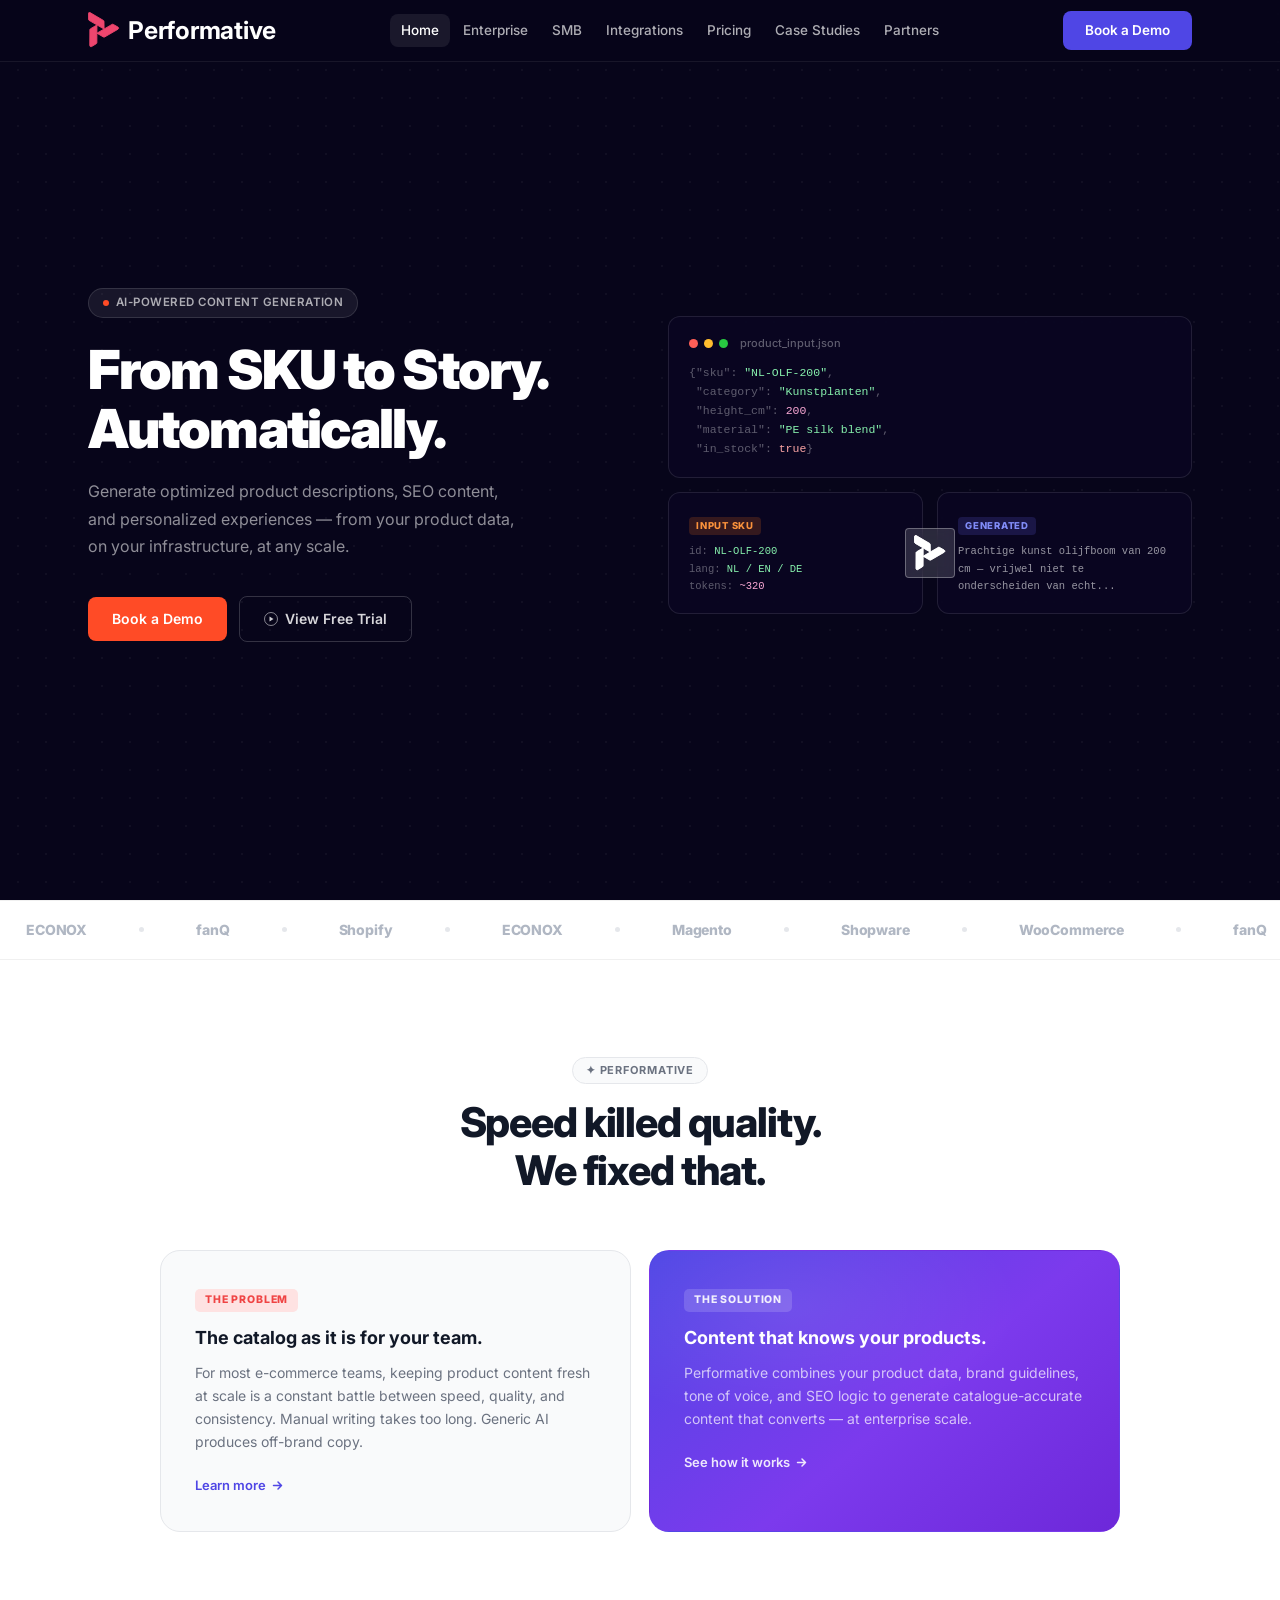
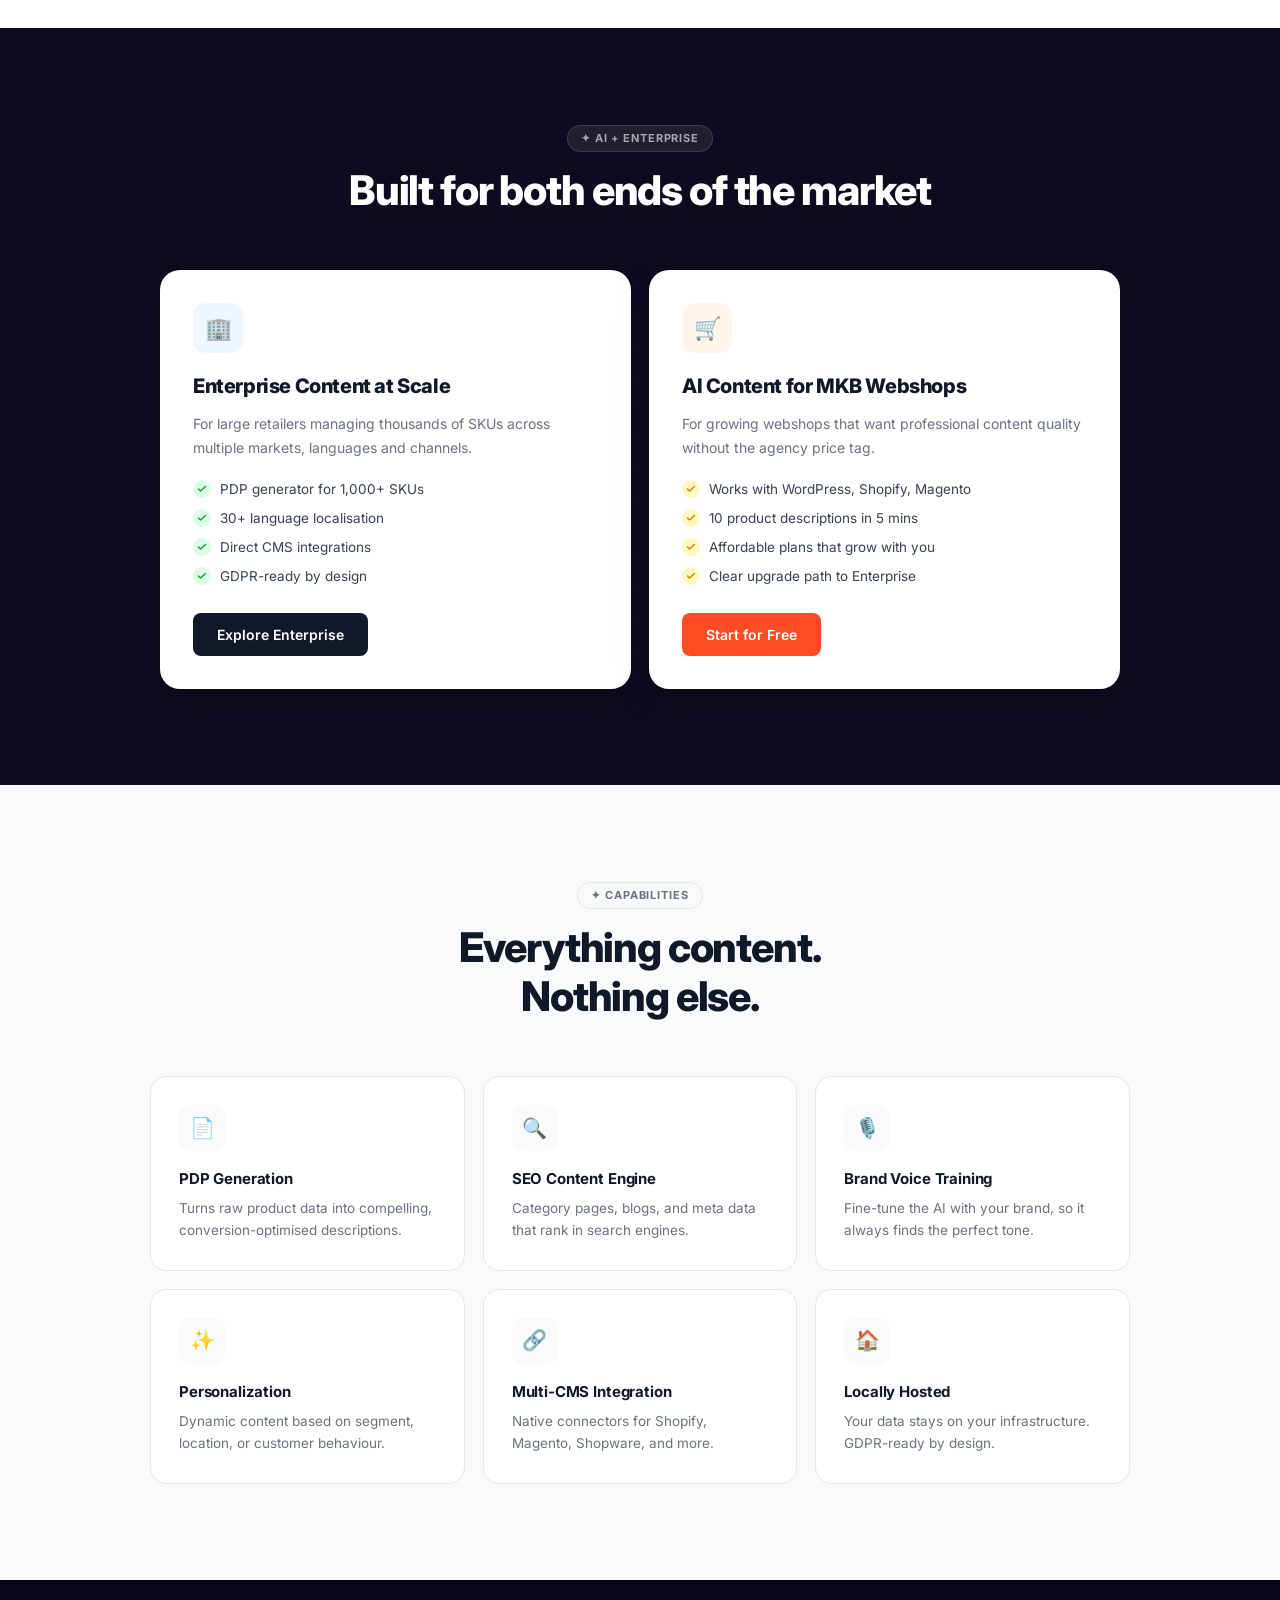
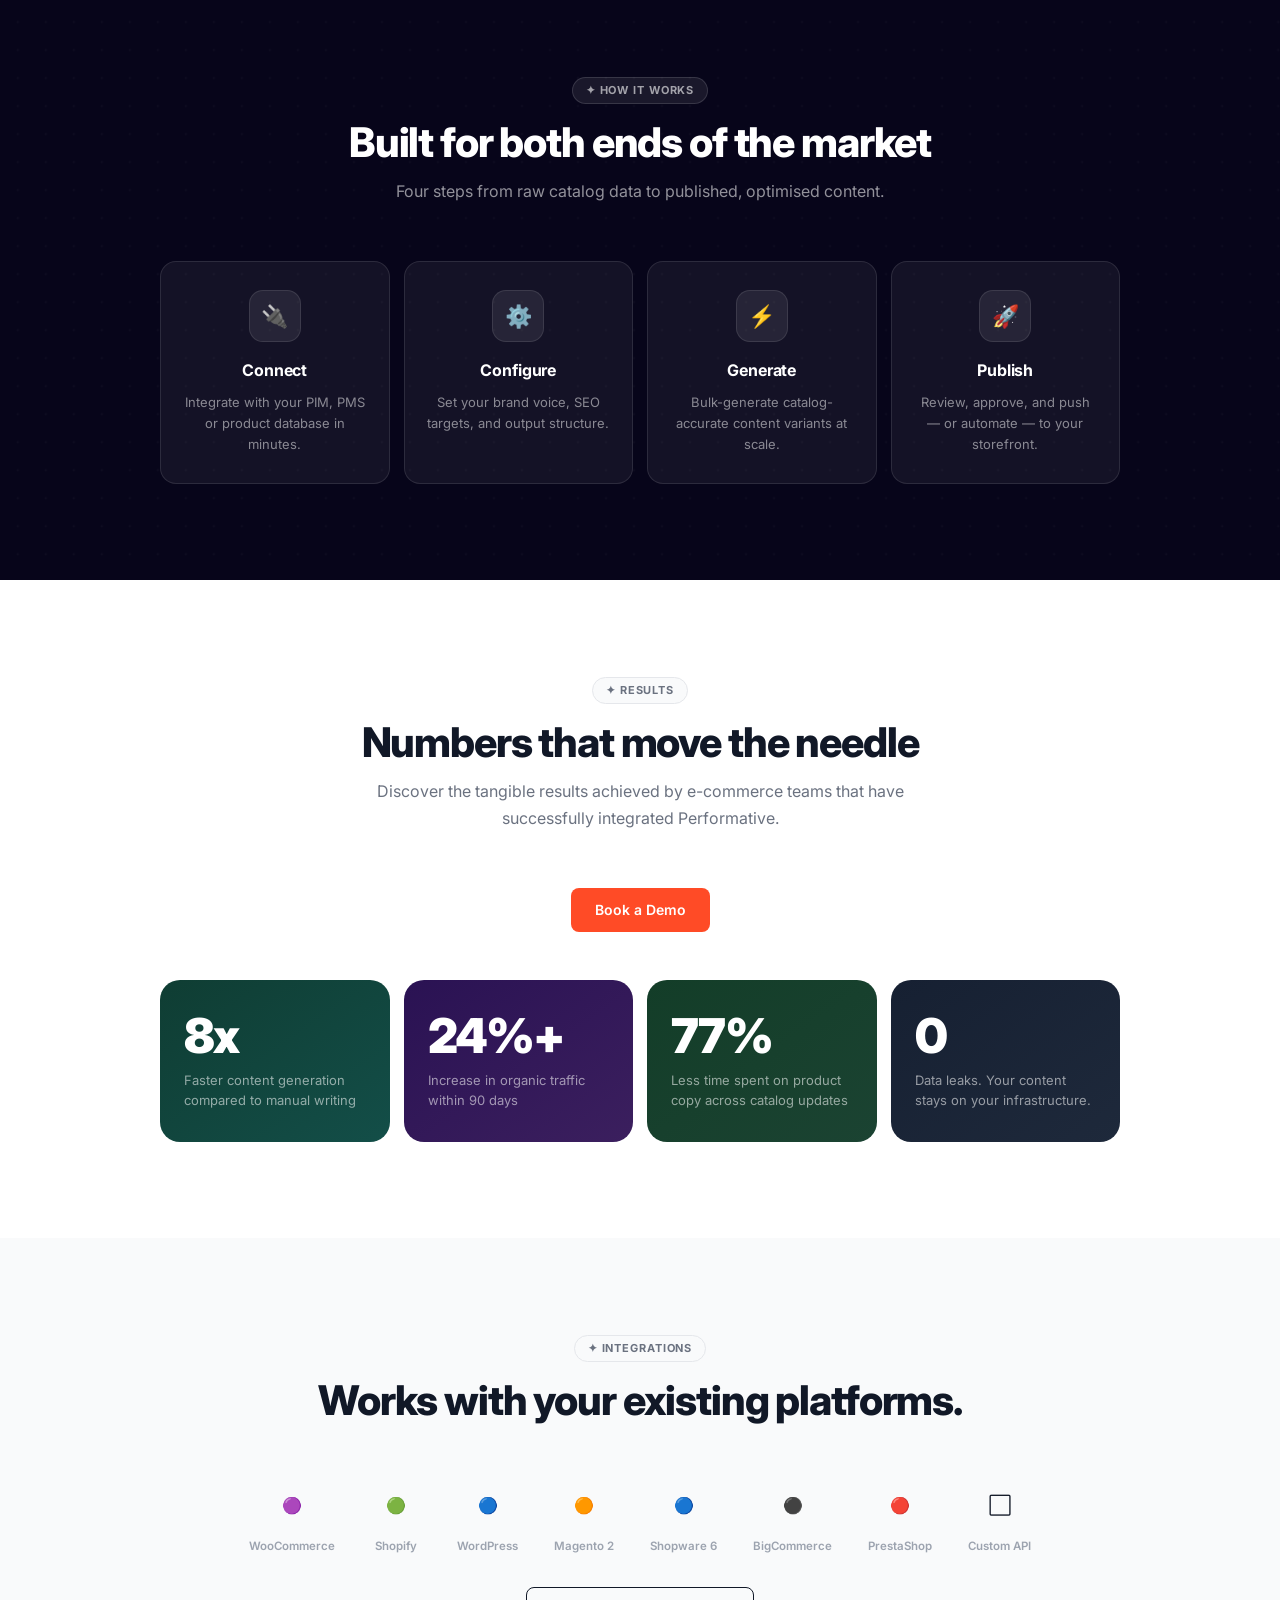
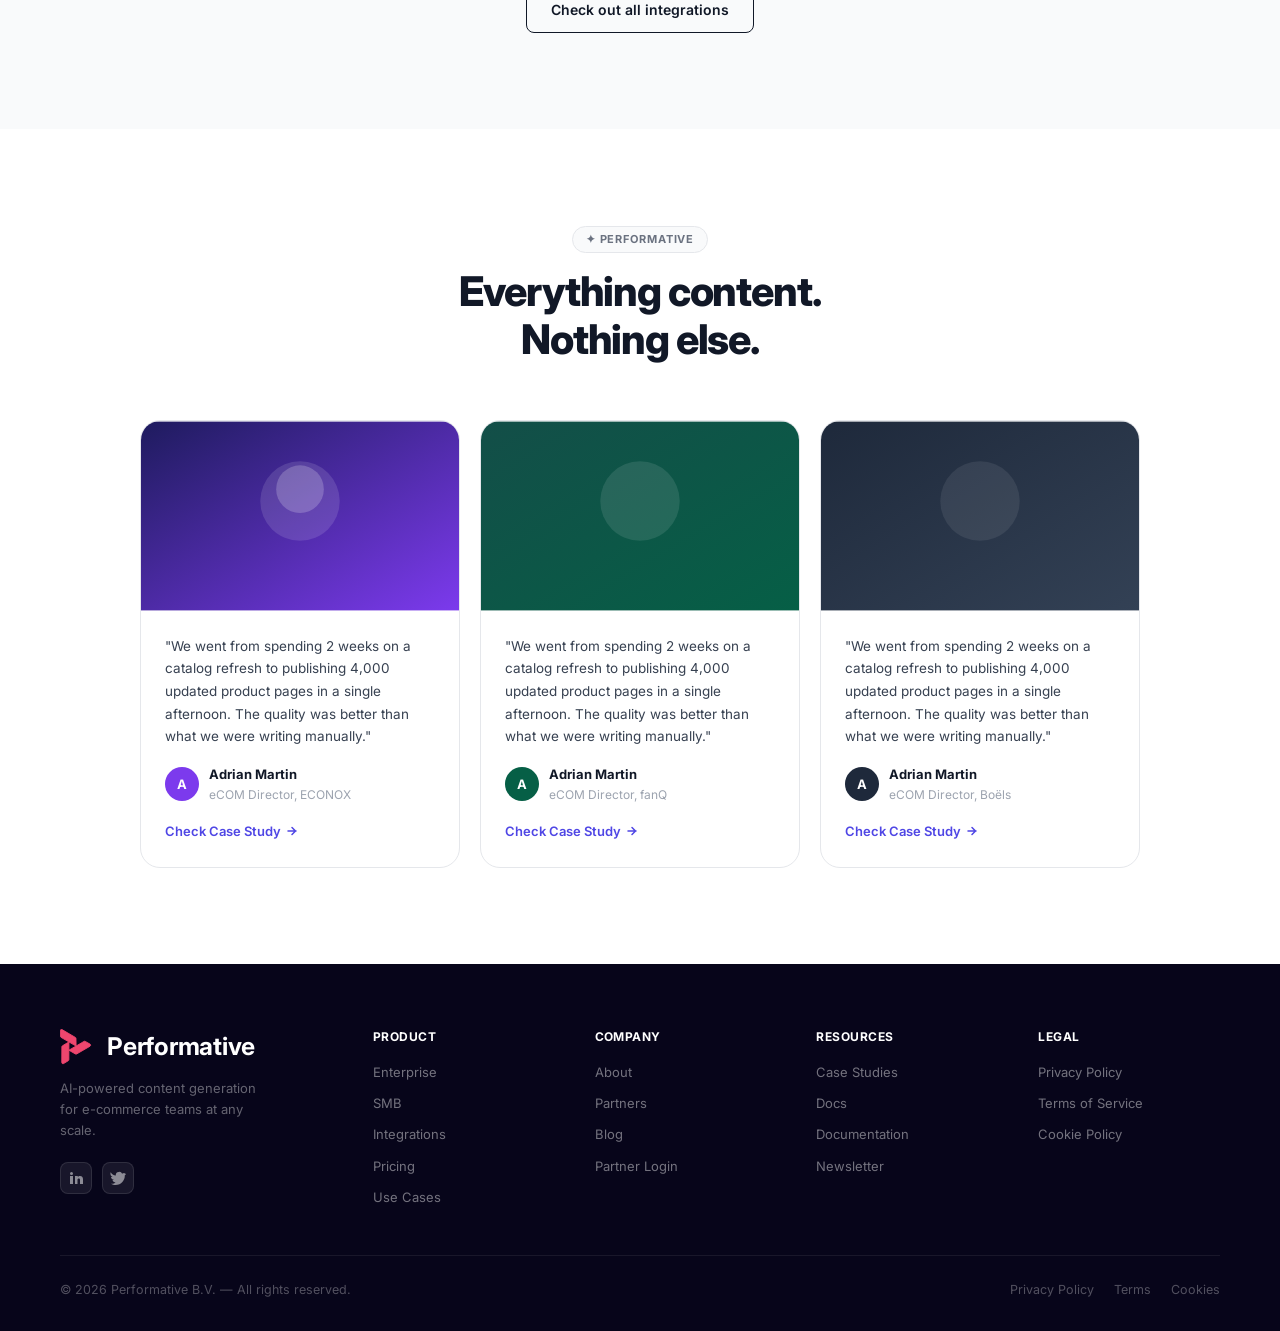
==== commit 435fe345: "something" ====
--- a/index.html
+++ b/index.html
@@ -141,7 +141,7 @@
       <span class="m-logo">WooCommerce</span><div class="m-sep"></div>
       <span class="m-logo">fanQ</span><div class="m-sep"></div>
       <span class="m-logo">Boëls</span><div class="m-sep"></div>
-      <span class="m-logo">ECONOX</span>  yh
+      <span class="m-logo">ECONOX</span>  
     </div>
   </div>
 </div>
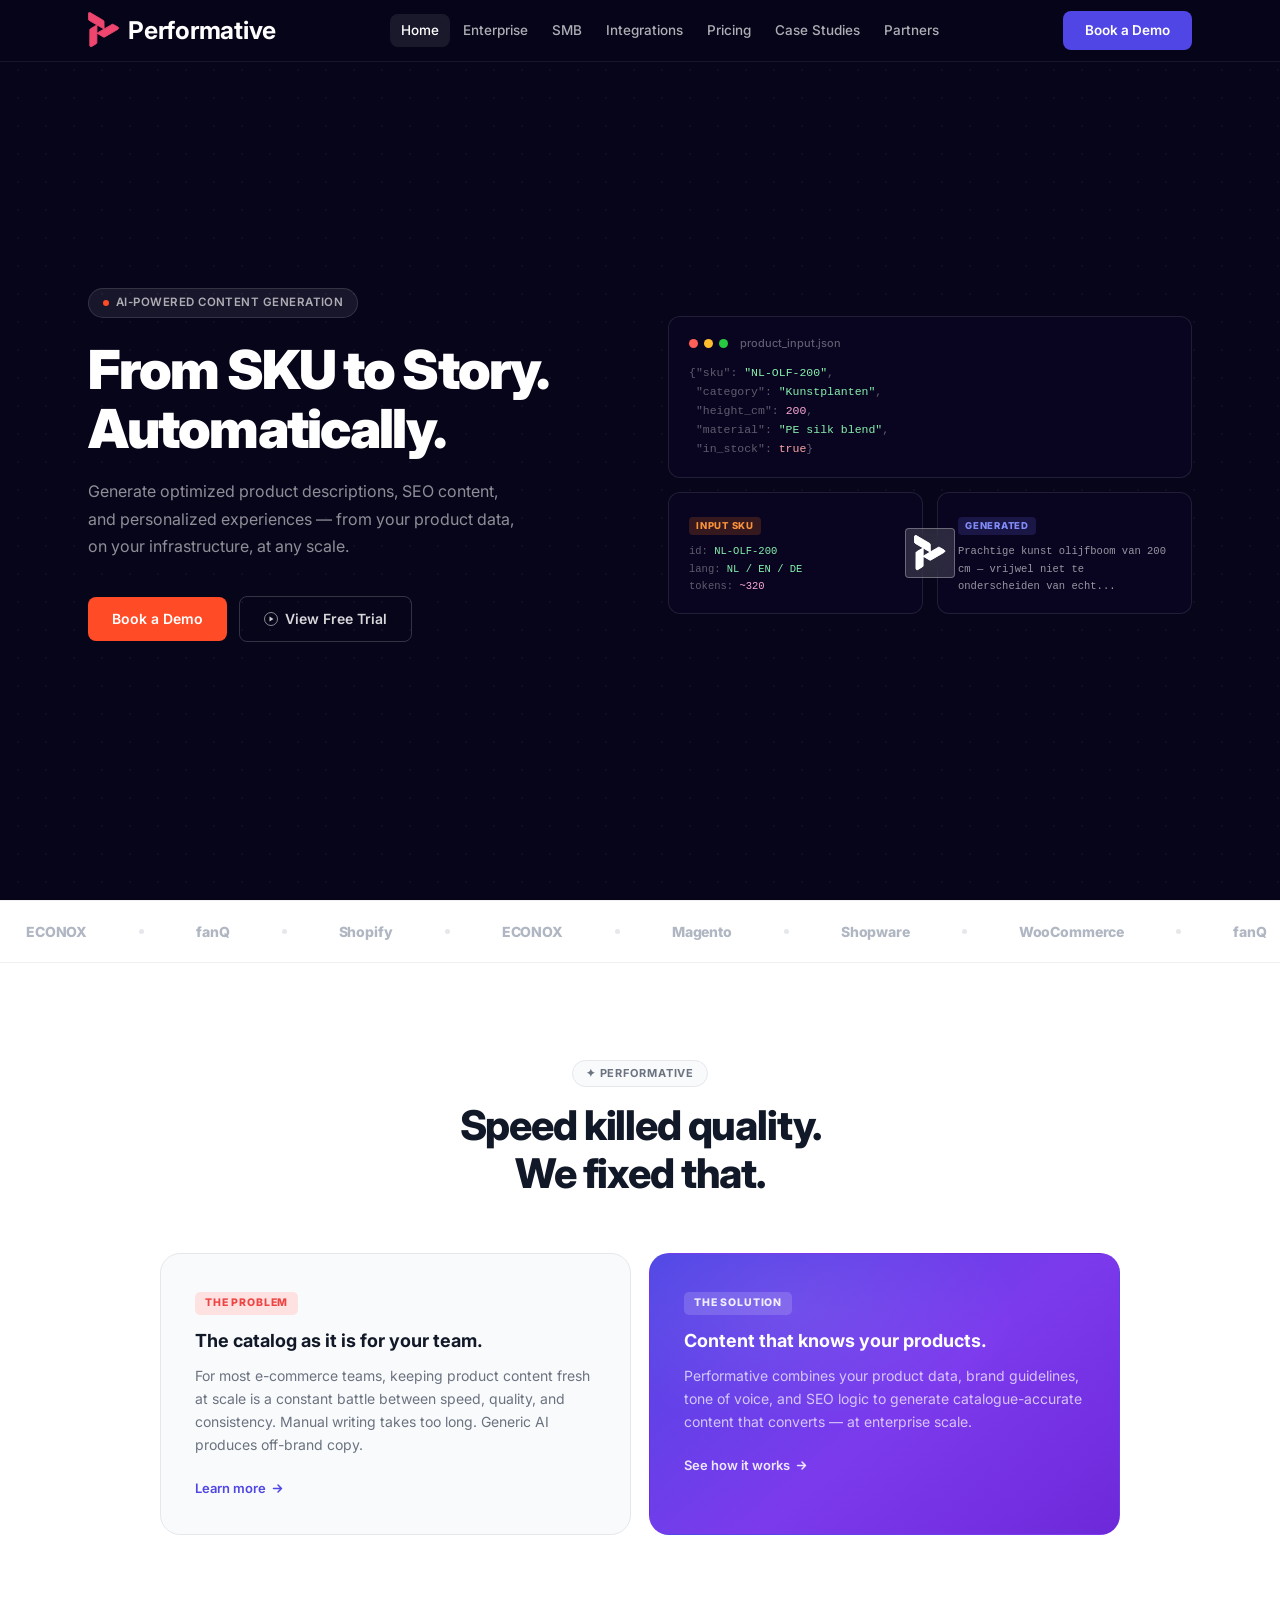
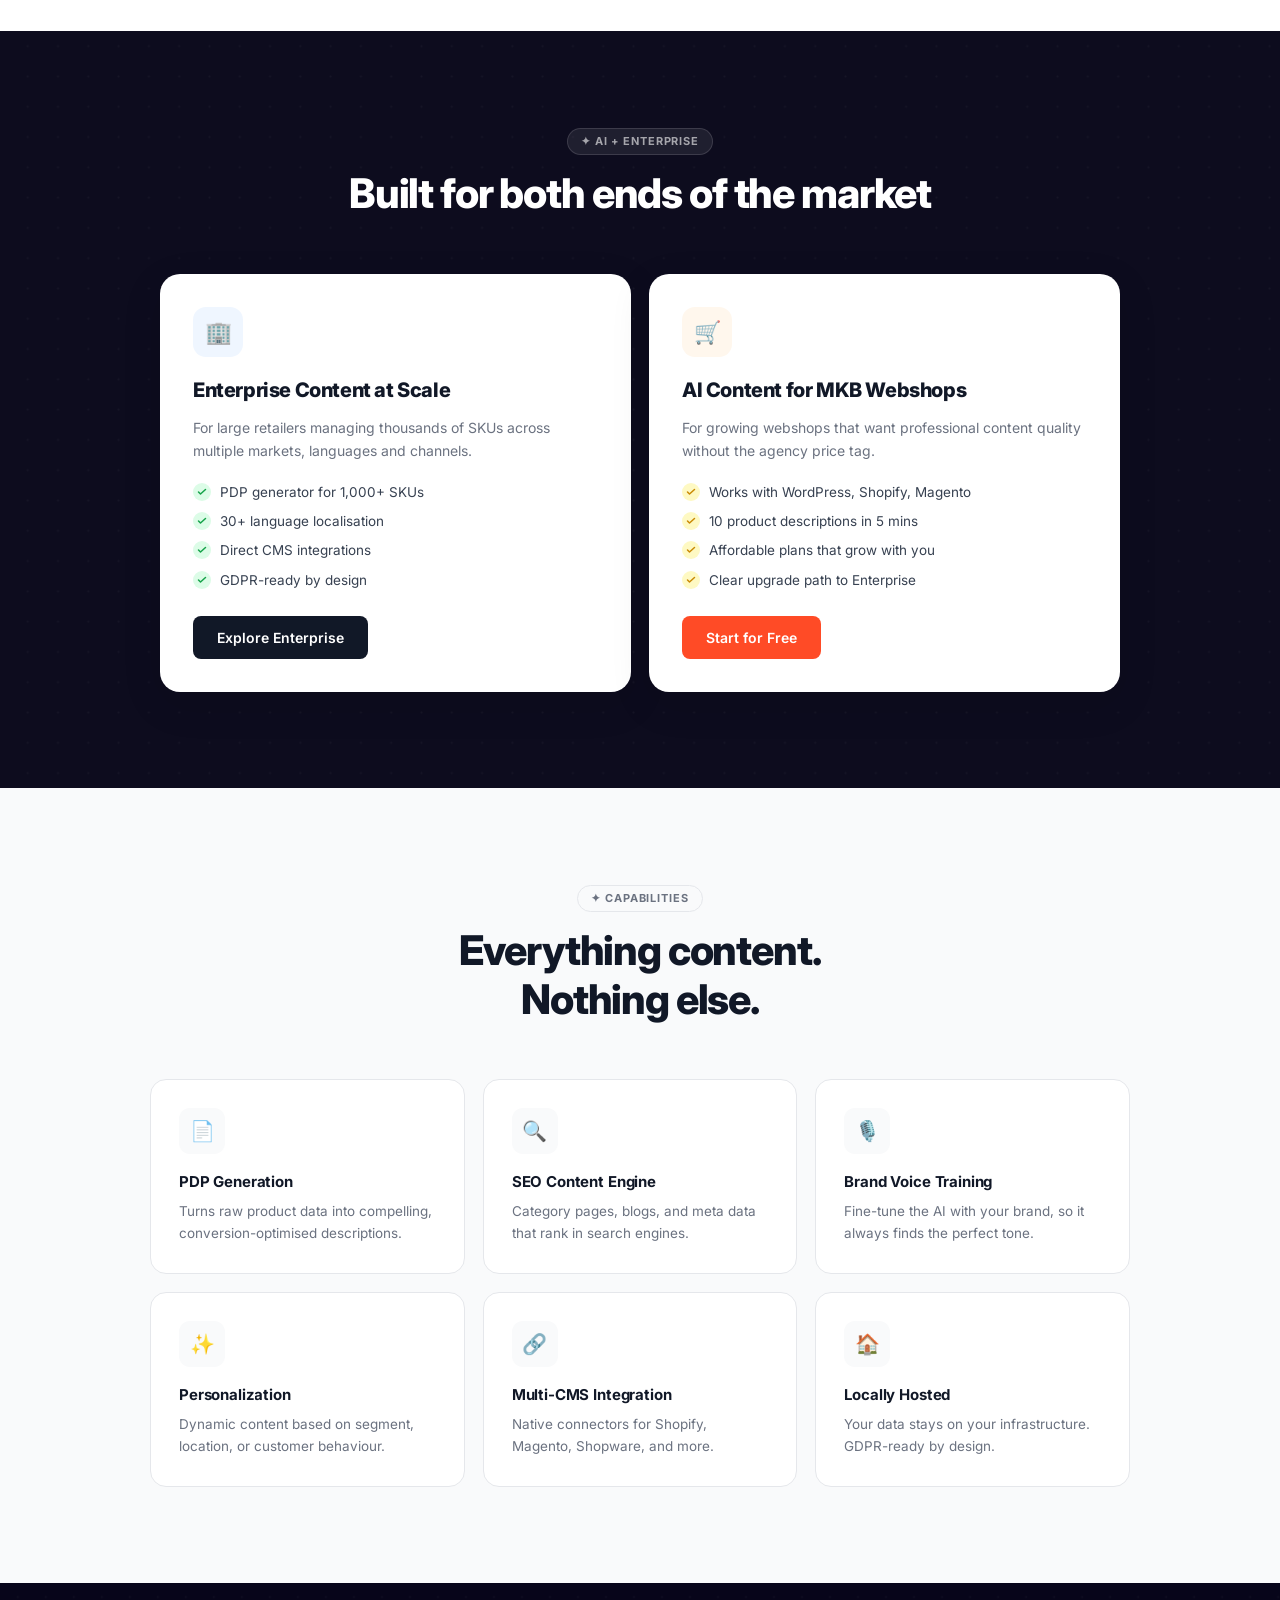
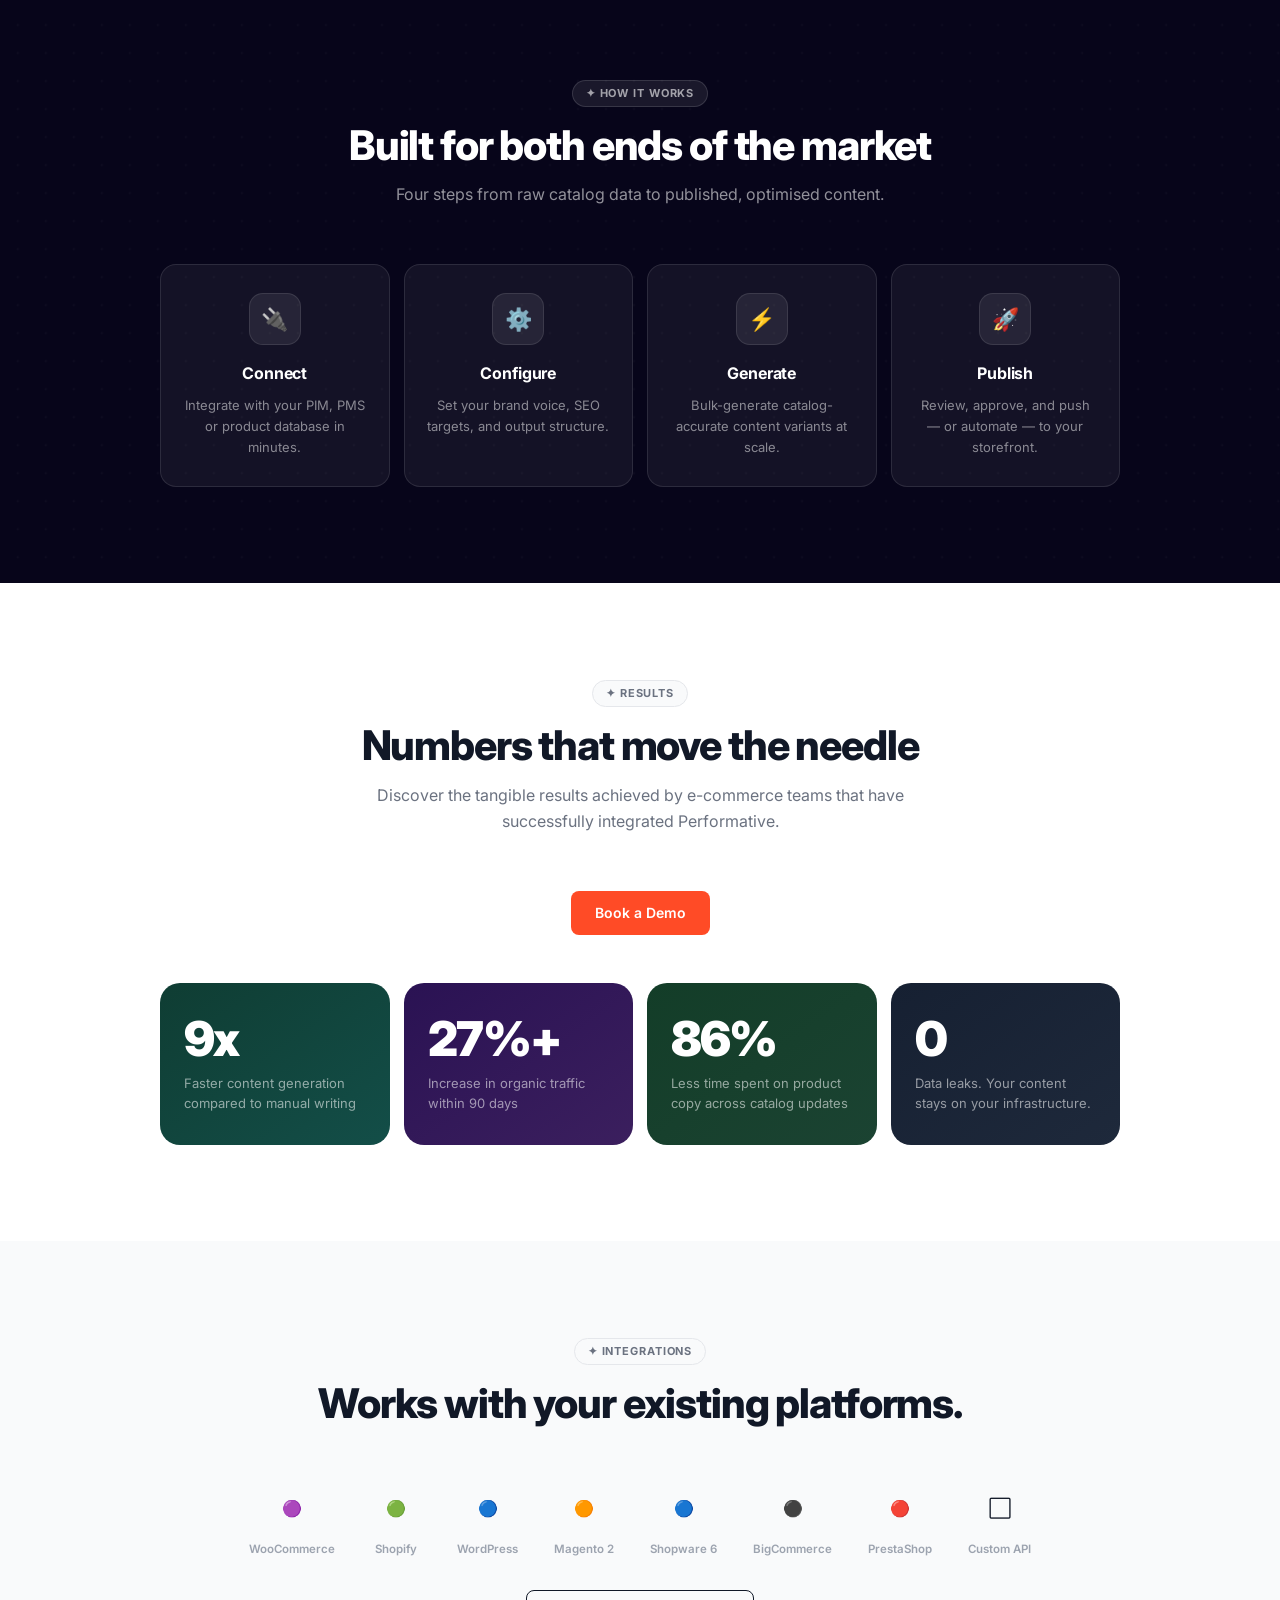
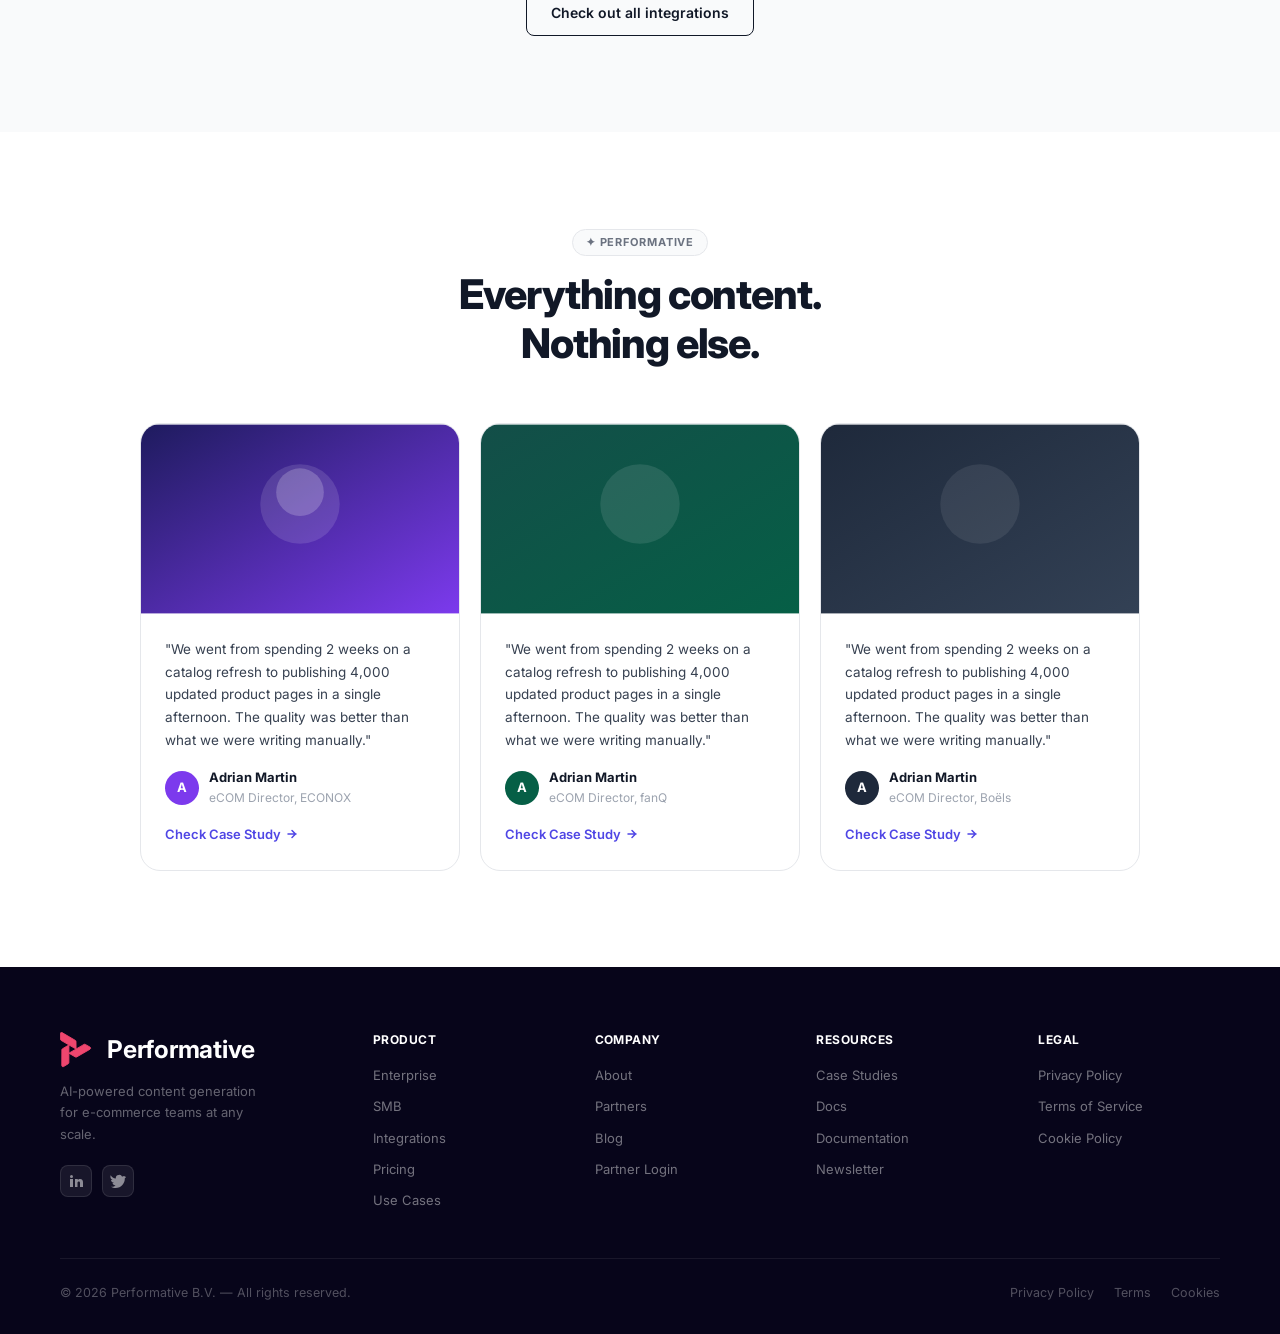
==== commit 0168d446: "new" ====
--- a/index.html
+++ b/index.html
@@ -139,7 +139,7 @@
       <span class="m-logo">Magento</span><div class="m-sep"></div>
       <span class="m-logo">Shopware</span><div class="m-sep"></div>
       <span class="m-logo">WooCommerce</span><div class="m-sep"></div>
-      <span class="m-logo">fanQ</span><div class="m-sep"></div>
+      <span class="m-logo">fanQ</span><div class="m-sep"></div>nj
       <span class="m-logo">Boëls</span><div class="m-sep"></div>
       <span class="m-logo">ECONOX</span>  
     </div>
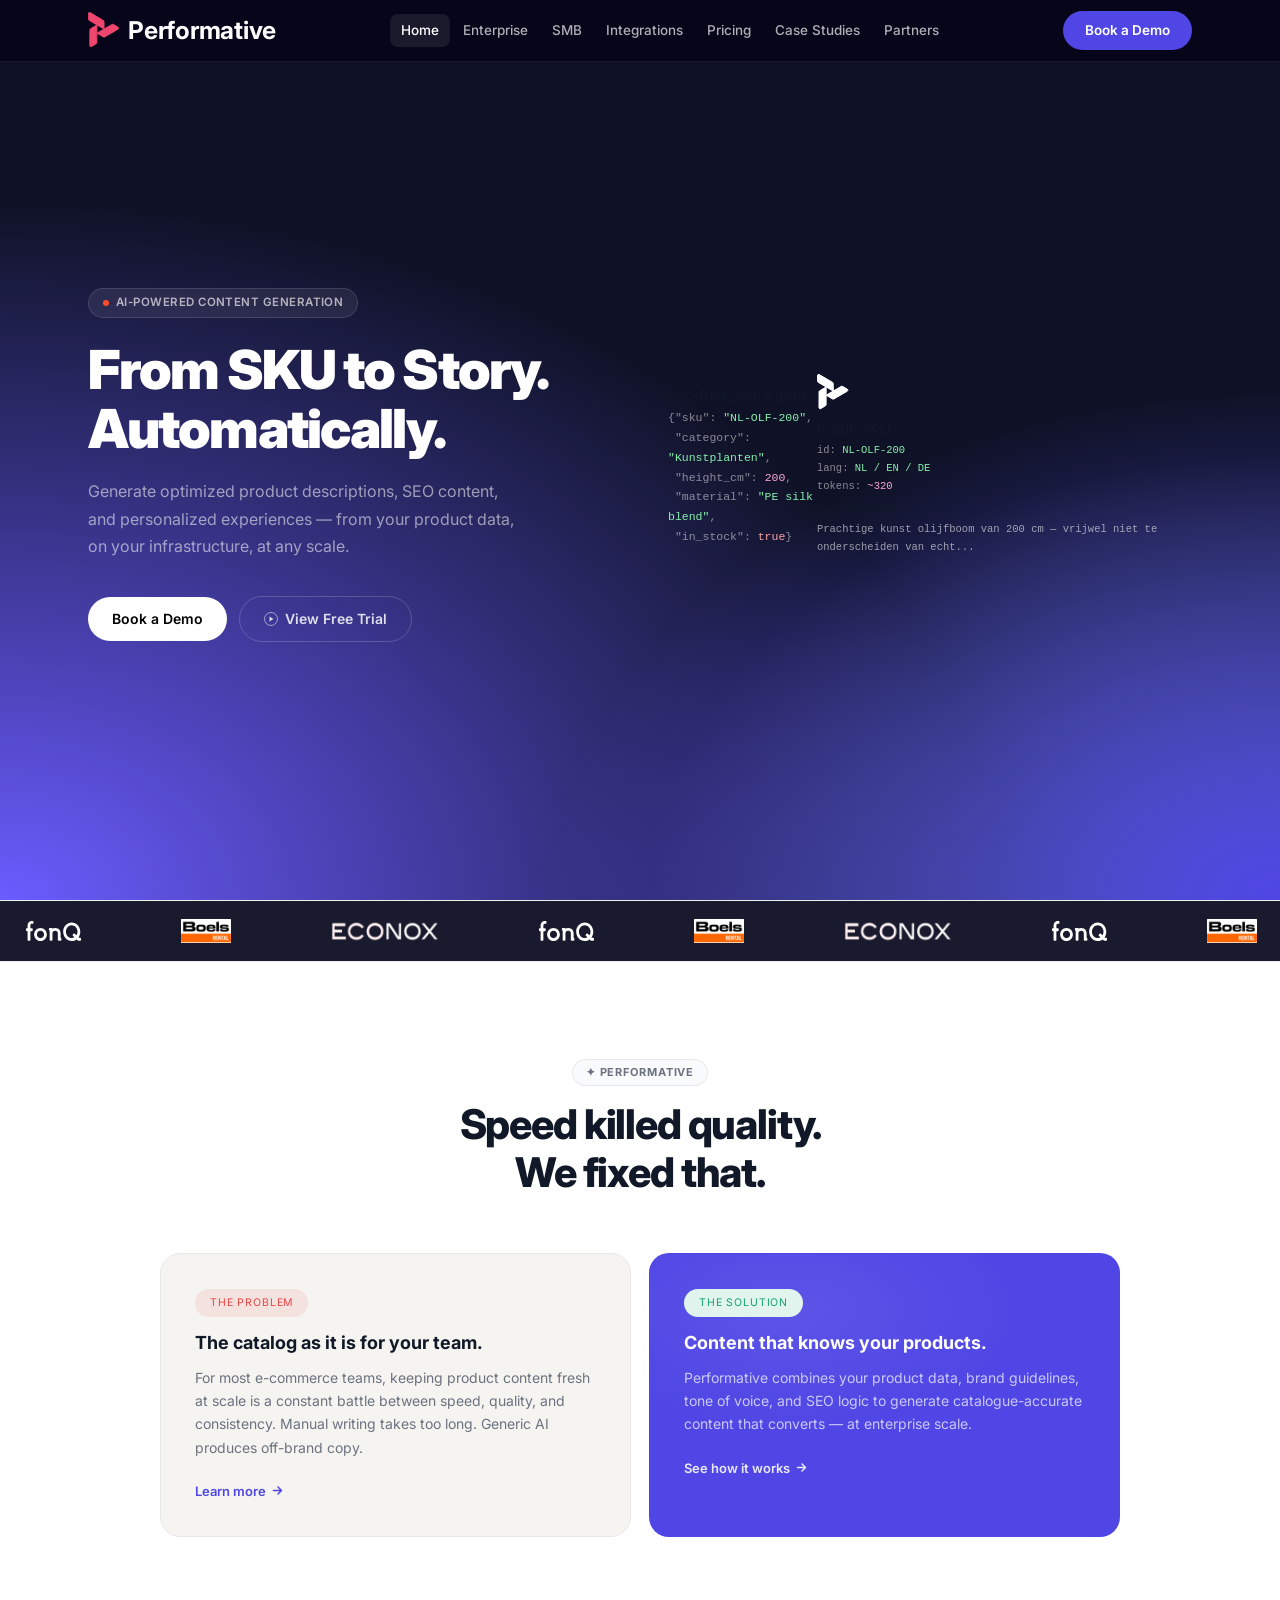
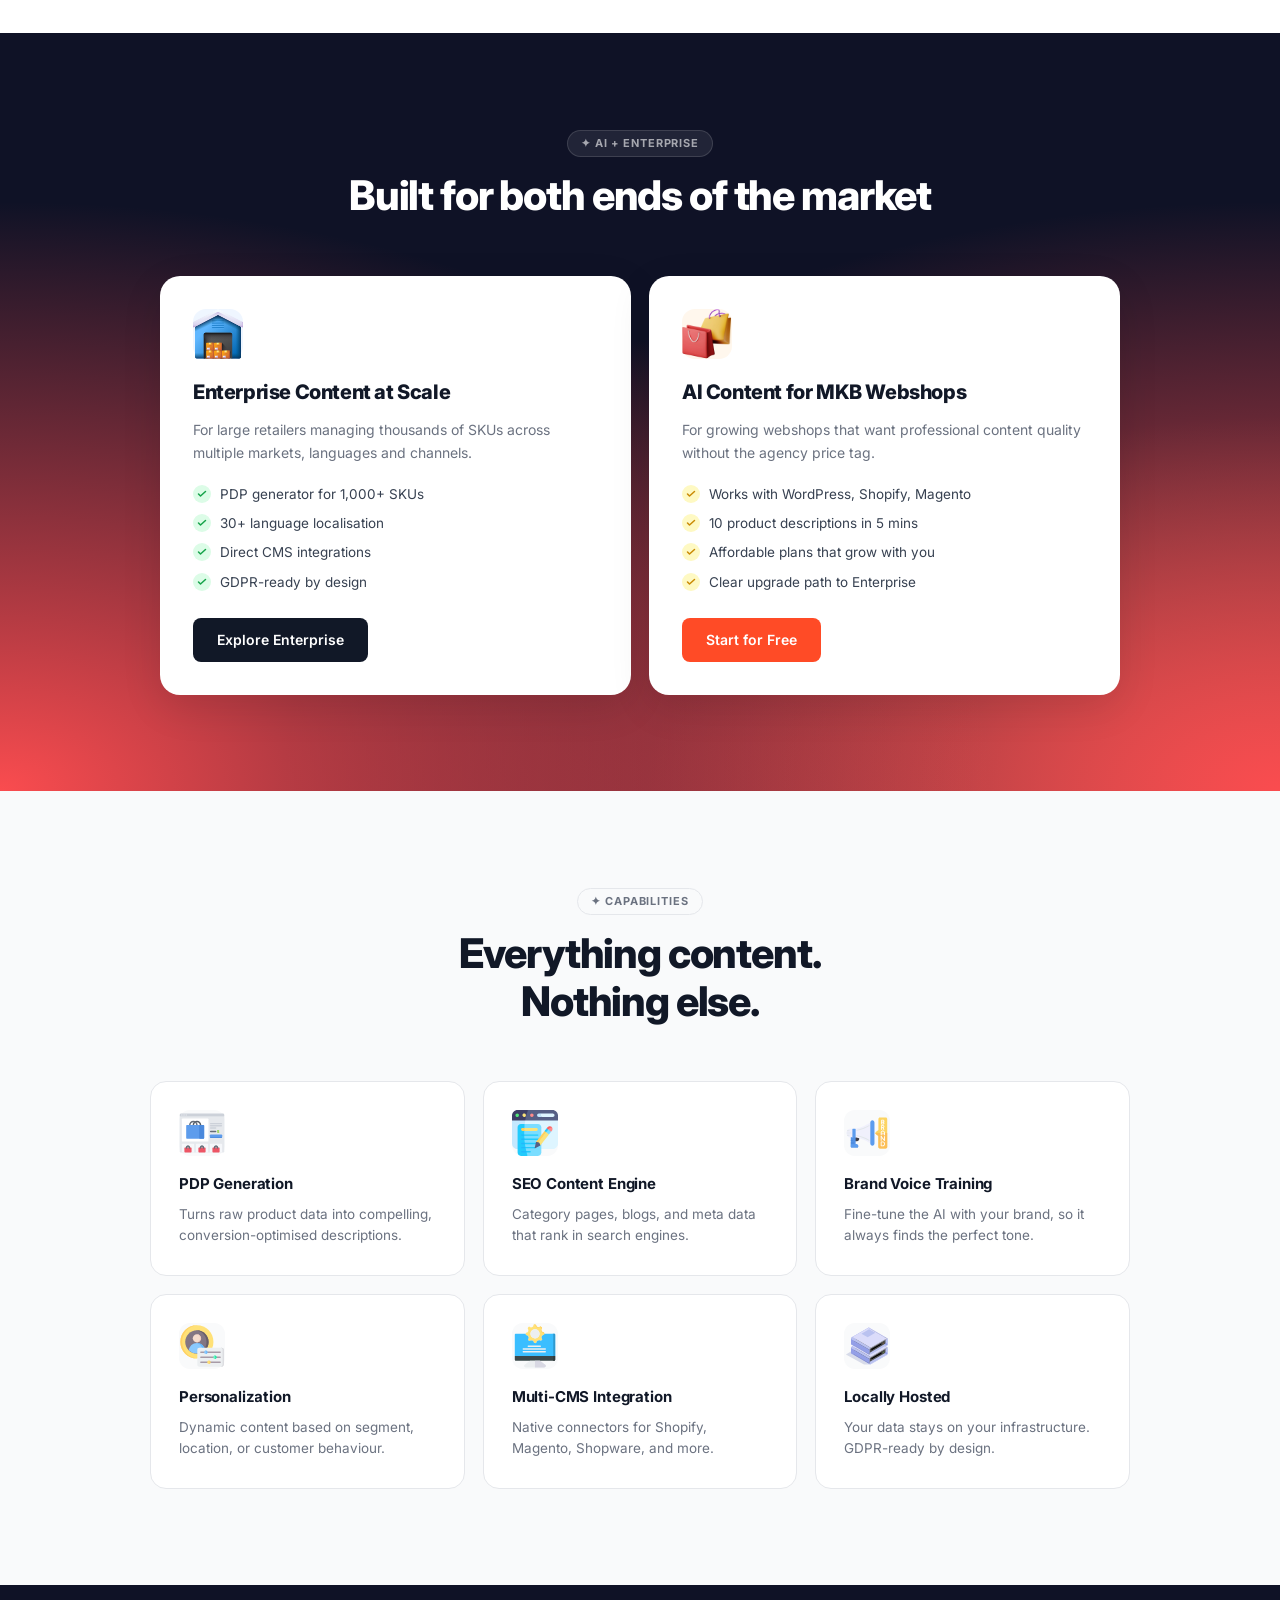
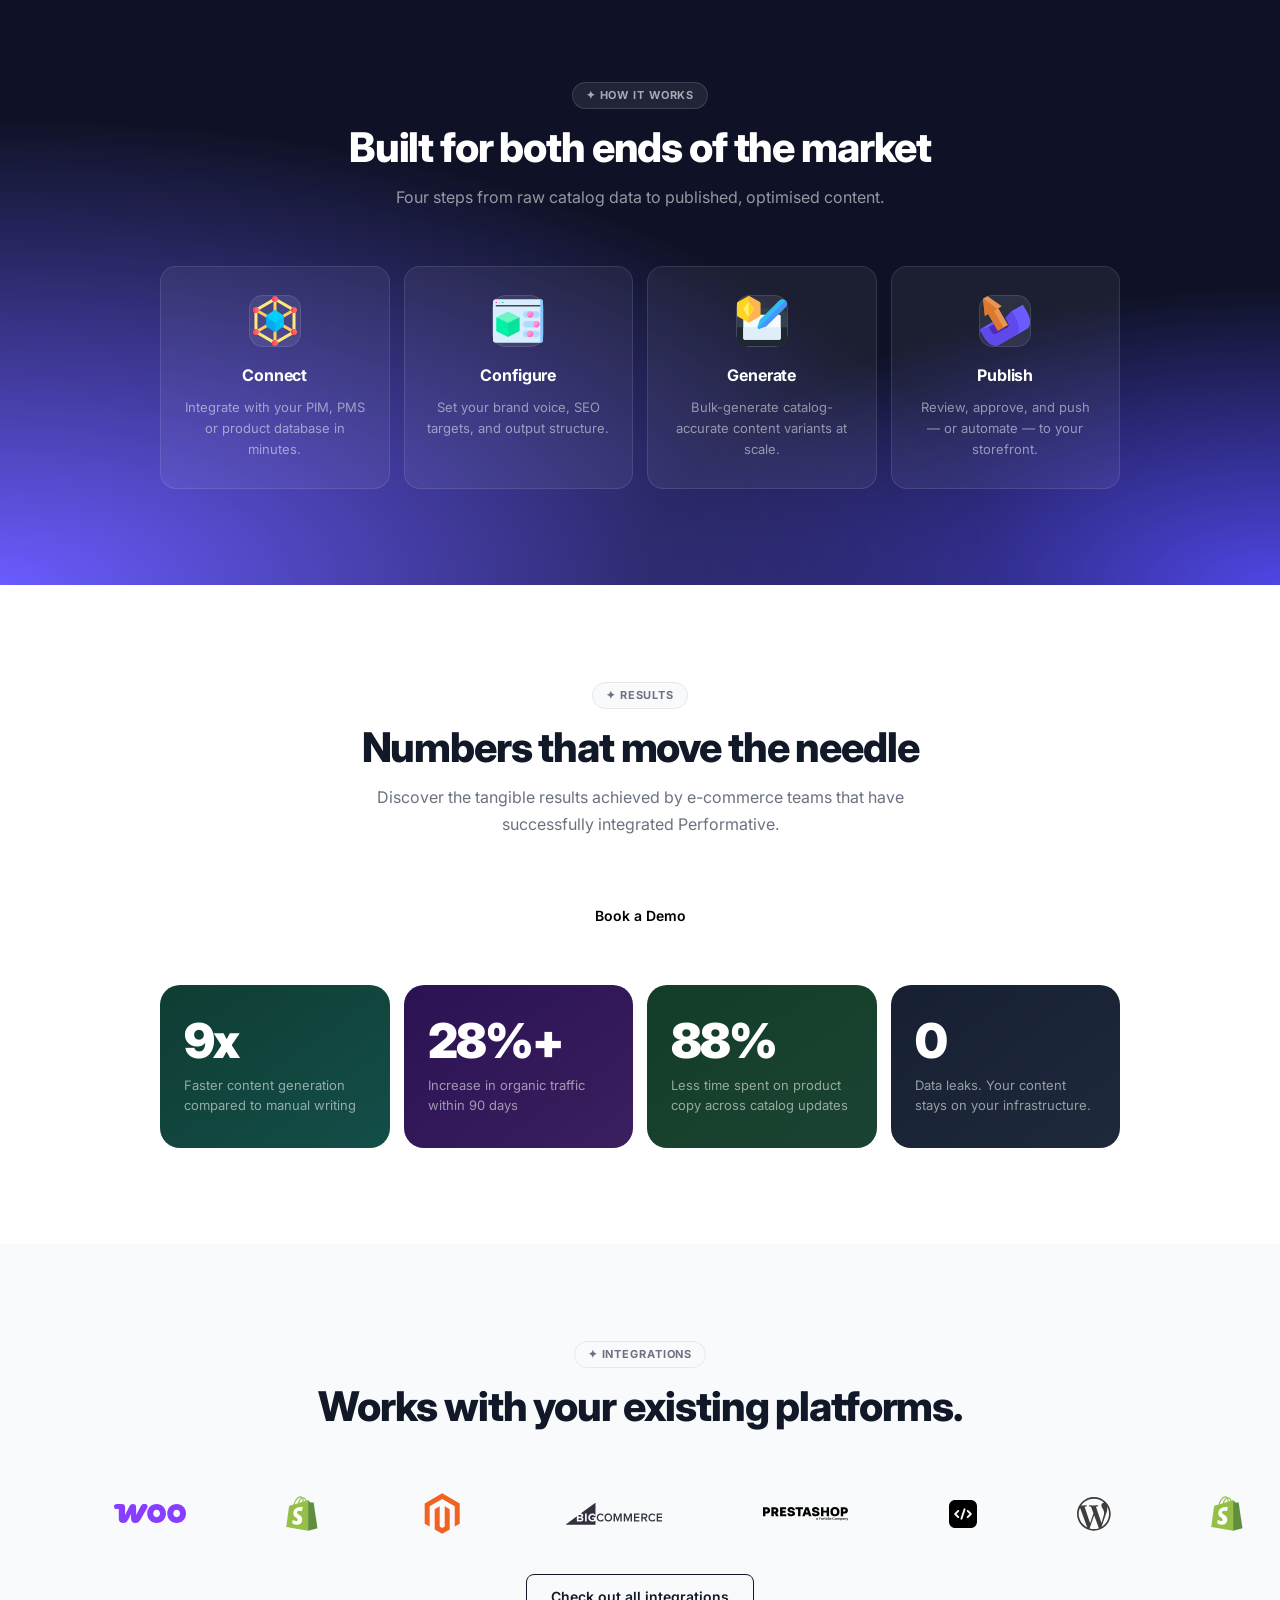
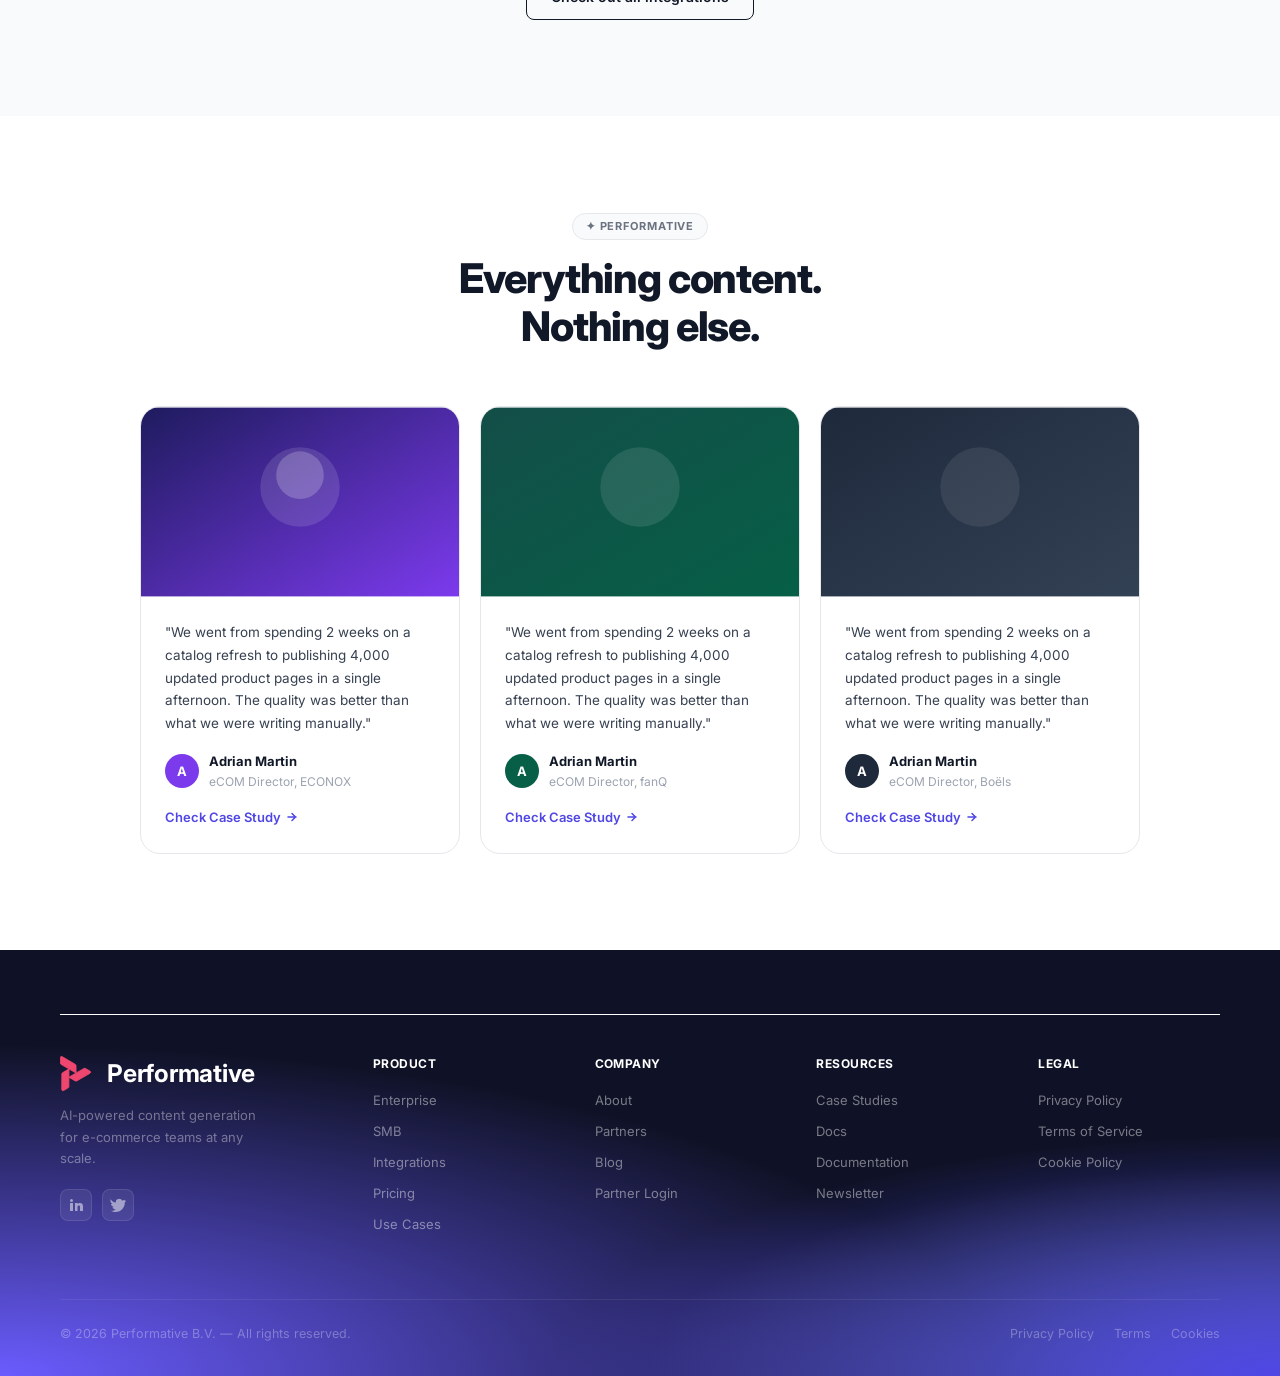
==== commit 38588dad: "changes section properties" ====
--- a/index.html
+++ b/index.html
@@ -53,27 +53,6 @@
 
 <!-- ═══════════════════ HERO ═══════════════════ -->
 <section class="hero">
-  <svg class="svg-bg" xmlns="http://www.w3.org/2000/svg" preserveAspectRatio="xMidYMid slice" viewBox="0 0 1440 900">
-    <defs>
-      <radialGradient id="hg1" cx="53%" cy="36%" r="52%" gradientUnits="userSpaceOnUse" gradientTransform="scale(1440,900)">
-        <stop offset="0%" stop-color="#8B5CF6" stop-opacity=".68"/>
-        <stop offset="22%" stop-color="#6D28D9" stop-opacity=".48"/>
-        <stop offset="55%" stop-color="#4338CA" stop-opacity=".18"/>
-        <stop offset="100%" stop-color="#07051A" stop-opacity="0"/>
-      </radialGradient>
-      <radialGradient id="hg2" cx="15%" cy="60%" r="38%" gradientUnits="userSpaceOnUse" gradientTransform="scale(1440,900)">
-        <stop offset="0%" stop-color="#7C3AED" stop-opacity=".28"/>
-        <stop offset="100%" stop-color="#07051A" stop-opacity="0"/>
-      </radialGradient>
-      <linearGradient id="hg3" x1="0" y1="0" x2="0" y2="1"><stop offset="70%" stop-color="#07051A" stop-opacity="0"/><stop offset="100%" stop-color="#07051A"/></linearGradient>
-      <pattern id="dots" x="0" y="0" width="28" height="28" patternUnits="userSpaceOnUse"><circle cx="14" cy="14" r=".9" fill="white" fill-opacity=".055"/></pattern>
-    </defs>
-    <rect width="1440" height="900" fill="#07051A"/>
-    <ellipse cx="763" cy="324" rx="750" ry="468" fill="url(#hg1)"/>
-    <ellipse cx="216" cy="540" rx="548" ry="342" fill="url(#hg2)"/>
-    <rect width="1440" height="900" fill="url(#hg3)"/>
-    <rect width="1440" height="900" fill="url(#dots)"/>
-  </svg>
   <div class="hero-inner">
     <div>
       <div class="hero-eyebrow"><span class="hero-dot"></span>AI-Powered Content Generation</div>
@@ -120,28 +99,176 @@
 <div class="logo-strip">
   <div class="marquee-wrap">
     <div class="marquee-inner">
-      <span class="m-logo">ECONOX</span><div class="m-sep"></div>
-      <span class="m-logo">fanQ</span><div class="m-sep"></div>
-      <span class="m-logo">Shopify</span><div class="m-sep"></div>
-      <span class="m-logo">ECONOX</span><div class="m-sep"></div>
-      <span class="m-logo">Magento</span><div class="m-sep"></div>
-      <span class="m-logo">Shopware</span><div class="m-sep"></div>
-      <span class="m-logo">WooCommerce</span><div class="m-sep"></div>
-      <span class="m-logo">fanQ</span><div class="m-sep"></div>
-      <span class="m-logo">Boëls</span><div class="m-sep"></div>
-      <span class="m-logo">ECONOX</span>
+      <span class="m-logo"><svg xmlns="http://www.w3.org/2000/svg" width="55" height="20" viewBox="0 0 55 20" fill="none">
+  <g clip-path="url(#clip0_11_90)">
+    <path fill-rule="evenodd" clip-rule="evenodd" d="M7.46248 0.9025V1.9715C7.4628 2.08986 7.44039 2.20712 7.39654 2.31657C7.35268 2.42602 7.28824 2.5255 7.20691 2.60934C7.12558 2.69317 7.02894 2.75969 6.92255 2.80511C6.81615 2.85052 6.70208 2.87393 6.58686 2.874H5.57399C4.5835 2.898 4.37615 4.133 4.37615 5.202V7.2685H5.82708C5.94226 7.26863 6.05628 7.29209 6.16262 7.33753C6.26896 7.38298 6.36553 7.44952 6.44682 7.53334C6.5281 7.61717 6.59249 7.71663 6.63632 7.82605C6.68014 7.93546 6.70254 8.05268 6.70222 8.171V9.24C6.70254 9.35832 6.68014 9.47553 6.63632 9.58495C6.59249 9.69437 6.5281 9.79383 6.44682 9.87766C6.36553 9.96148 6.26896 10.028 6.16262 10.0735C6.05628 10.1189 5.94226 10.1424 5.82708 10.1425H4.37615V18.8125C4.37647 18.9308 4.35408 19.048 4.31026 19.1575C4.26643 19.2669 4.20204 19.3663 4.12075 19.4502C4.03947 19.534 3.9429 19.6005 3.83656 19.646C3.73022 19.6914 3.6162 19.7149 3.50102 19.715H2.4643C2.34912 19.7149 2.2351 19.6914 2.12876 19.646C2.02242 19.6005 1.92585 19.534 1.84456 19.4502C1.76328 19.3663 1.69888 19.2669 1.65506 19.1575C1.61124 19.048 1.58884 18.9308 1.58916 18.8125V10.1425H0.875136C0.759961 10.1424 0.645941 10.1189 0.539601 10.0735C0.43326 10.028 0.336686 9.96148 0.255403 9.87766C0.17412 9.79383 0.109725 9.69437 0.0659004 9.58495C0.0220761 9.47553 -0.00031662 9.35832 3.38184e-06 9.24V8.171C-0.00031662 8.05268 0.0220761 7.93546 0.0659004 7.82605C0.109725 7.71663 0.17412 7.61717 0.255403 7.53334C0.336686 7.44952 0.43326 7.38298 0.539601 7.33753C0.645941 7.29209 0.759961 7.26863 0.875136 7.2685H1.58916V5.202C1.58916 1.354 3.75412 0 5.59735 0H6.58735C6.70256 6.52979e-05 6.81664 0.0234756 6.92303 0.0688905C7.02943 0.114305 7.12606 0.180833 7.2074 0.264664C7.28873 0.348495 7.35317 0.447984 7.39702 0.557433C7.44088 0.666882 7.46329 0.784142 7.46297 0.9025M55 17.7435V18.812C55.0004 18.9304 54.978 19.0476 54.9342 19.1571C54.8904 19.2666 54.8261 19.3661 54.7448 19.45C54.6635 19.5339 54.5669 19.6004 54.4605 19.6459C54.3541 19.6914 54.2401 19.7149 54.1249 19.715H53.0653C52.121 19.715 51.4532 19.3585 50.4856 18.4325C49.1272 19.406 47.4923 20 45.7186 20C40.9974 20 37.1737 15.843 37.1737 10.7365C37.0705 5.7515 40.8864 1.615 45.7186 1.4725C50.4404 1.4725 54.2865 5.6295 54.2865 10.7365C54.2865 12.874 53.6187 14.8455 52.49 16.4135C52.6744 16.5795 52.8355 16.6985 52.9738 16.746C53.2288 16.847 53.534 16.8445 53.9185 16.842L54.1254 16.841C54.2405 16.8411 54.3546 16.8646 54.4609 16.91C54.5672 16.9555 54.6638 17.022 54.7451 17.1058C54.8264 17.1897 54.8908 17.2891 54.9346 17.3985C54.9784 17.508 55.0003 17.6252 55 17.7435ZM50.4632 14.3465C51.139 13.2704 51.4989 12.0171 51.5 10.7365C51.5 7.221 48.9203 4.3465 45.7191 4.3465C42.5408 4.3465 39.9612 7.221 39.9612 10.7365C39.9612 14.252 42.5408 17.102 45.7191 17.102C46.7325 17.102 47.6534 16.8405 48.4827 16.342L46.8707 14.703C46.7885 14.6189 46.7233 14.519 46.6788 14.4089C46.6343 14.2989 46.6114 14.1809 46.6114 14.0618C46.6114 13.9426 46.6343 13.8246 46.6788 13.7146C46.7233 13.6045 46.7885 13.5046 46.8707 13.4205L47.6076 12.6605C47.7737 12.4997 47.9944 12.4121 48.2226 12.4165C48.4508 12.4208 48.6682 12.5169 48.8283 12.684L50.4632 14.3465ZM35.3762 18.7885V17.72C35.374 17.504 35.296 17.2962 35.1563 17.1347C35.0167 16.9733 34.8249 16.8691 34.6164 16.8415V12.542C34.6164 9.858 33.2804 6.984 29.1578 6.984H29.1344C28.0296 6.984 27.1311 7.1975 26.3942 7.554C26.2788 7.2215 25.9561 6.984 25.5877 6.984H23.7916C23.6764 6.98407 23.5624 7.00748 23.456 7.05289C23.3496 7.09831 23.2529 7.16483 23.1716 7.24866C23.0903 7.3325 23.0258 7.43198 22.982 7.54143C22.9381 7.65088 22.9157 7.76814 22.916 7.8865V8.9555C22.916 9.4065 23.2616 9.787 23.6763 9.8345V18.7895C23.676 18.9078 23.6985 19.0249 23.7423 19.1343C23.7862 19.2437 23.8506 19.3431 23.9319 19.4268C24.0131 19.5106 24.1097 19.5771 24.216 19.6225C24.3223 19.6679 24.4363 19.6914 24.5514 19.6915H25.5881C25.7033 19.6913 25.8172 19.6678 25.9235 19.6223C26.0298 19.5768 26.1263 19.5103 26.2076 19.4265C26.2888 19.3427 26.3531 19.2432 26.3969 19.1338C26.4407 19.0245 26.4631 18.9073 26.4628 18.789V12.494C26.4862 10.689 27.2464 9.8575 29.1578 9.8575C31.0463 9.8575 31.8294 10.7125 31.8294 12.5175V18.7885C31.8291 18.9068 31.8515 19.024 31.8953 19.1335C31.9391 19.2429 32.0035 19.3423 32.0848 19.4262C32.1661 19.51 32.2627 19.5765 32.369 19.622C32.4754 19.6674 32.5894 19.6909 32.7046 19.691H34.5011C34.6162 19.6909 34.7303 19.6674 34.8366 19.622C34.9429 19.5765 35.0395 19.51 35.1208 19.4262C35.2021 19.3423 35.2665 19.2429 35.3103 19.1335C35.3541 19.024 35.3765 18.9068 35.3762 18.7885ZM14.5098 6.9835C18.0103 6.9835 20.8664 9.905 20.8664 13.4915C20.8664 17.0785 18.0103 20 14.5098 20C10.9859 20 8.12978 17.0785 8.12978 13.4915C8.12978 9.9045 10.9859 6.9835 14.5098 6.9835ZM18.0799 13.4915C18.0799 15.4865 16.4908 17.1255 14.5103 17.1255C12.5293 17.1255 10.9173 15.487 10.9173 13.4915C10.9173 11.496 12.5293 9.8575 14.5103 9.8575C16.4912 9.8575 18.0799 11.4965 18.0799 13.4915Z" fill="white"/>
+  </g>
+  <defs>
+    <clipPath id="clip0_11_90">
+      <rect width="55" height="20" fill="white"/>
+    </clipPath>
+  </defs>
+</svg></span> 
+      <span class="m-logo"><svg xmlns="http://www.w3.org/2000/svg" xmlns:xlink="http://www.w3.org/1999/xlink" width="50" height="24" viewBox="0 0 50 24" fill="none">
+<rect width="50" height="24" fill="url(#pattern0_11_88)"/>
+<defs>
+<pattern id="pattern0_11_88" patternContentUnits="objectBoundingBox" width="1" height="1">
+<use xlink:href="#image0_11_88" transform="matrix(0.00428571 0 0 0.00892857 -0.0142857 0)"/>
+</pattern>
+<image id="image0_11_88" width="240" height="112" preserveAspectRatio="none" xlink:href="[data-uri]"/>
+</defs>
+</svg></span> 
+      <span class="m-logo"><svg xmlns="http://www.w3.org/2000/svg" xmlns:xlink="http://www.w3.org/1999/xlink" width="108" height="19" viewBox="0 0 108 19" fill="none">
+<rect width="108" height="19" fill="url(#pattern0_11_83)"/>
+<defs>
+<pattern id="pattern0_11_83" patternContentUnits="objectBoundingBox" width="1" height="1">
+<use xlink:href="#image0_11_83" transform="matrix(0.00427767 0 0 0.0243152 -0.231481 -0.738073)"/>
+</pattern>
+<image id="image0_11_83" width="342" height="104" preserveAspectRatio="none" xlink:href="[data-uri]"/>
+</defs>
+</svg></span>
+<span class="m-logo"><svg xmlns="http://www.w3.org/2000/svg" width="55" height="20" viewBox="0 0 55 20" fill="none">
+  <g clip-path="url(#clip0_11_90)">
+    <path fill-rule="evenodd" clip-rule="evenodd" d="M7.46248 0.9025V1.9715C7.4628 2.08986 7.44039 2.20712 7.39654 2.31657C7.35268 2.42602 7.28824 2.5255 7.20691 2.60934C7.12558 2.69317 7.02894 2.75969 6.92255 2.80511C6.81615 2.85052 6.70208 2.87393 6.58686 2.874H5.57399C4.5835 2.898 4.37615 4.133 4.37615 5.202V7.2685H5.82708C5.94226 7.26863 6.05628 7.29209 6.16262 7.33753C6.26896 7.38298 6.36553 7.44952 6.44682 7.53334C6.5281 7.61717 6.59249 7.71663 6.63632 7.82605C6.68014 7.93546 6.70254 8.05268 6.70222 8.171V9.24C6.70254 9.35832 6.68014 9.47553 6.63632 9.58495C6.59249 9.69437 6.5281 9.79383 6.44682 9.87766C6.36553 9.96148 6.26896 10.028 6.16262 10.0735C6.05628 10.1189 5.94226 10.1424 5.82708 10.1425H4.37615V18.8125C4.37647 18.9308 4.35408 19.048 4.31026 19.1575C4.26643 19.2669 4.20204 19.3663 4.12075 19.4502C4.03947 19.534 3.9429 19.6005 3.83656 19.646C3.73022 19.6914 3.6162 19.7149 3.50102 19.715H2.4643C2.34912 19.7149 2.2351 19.6914 2.12876 19.646C2.02242 19.6005 1.92585 19.534 1.84456 19.4502C1.76328 19.3663 1.69888 19.2669 1.65506 19.1575C1.61124 19.048 1.58884 18.9308 1.58916 18.8125V10.1425H0.875136C0.759961 10.1424 0.645941 10.1189 0.539601 10.0735C0.43326 10.028 0.336686 9.96148 0.255403 9.87766C0.17412 9.79383 0.109725 9.69437 0.0659004 9.58495C0.0220761 9.47553 -0.00031662 9.35832 3.38184e-06 9.24V8.171C-0.00031662 8.05268 0.0220761 7.93546 0.0659004 7.82605C0.109725 7.71663 0.17412 7.61717 0.255403 7.53334C0.336686 7.44952 0.43326 7.38298 0.539601 7.33753C0.645941 7.29209 0.759961 7.26863 0.875136 7.2685H1.58916V5.202C1.58916 1.354 3.75412 0 5.59735 0H6.58735C6.70256 6.52979e-05 6.81664 0.0234756 6.92303 0.0688905C7.02943 0.114305 7.12606 0.180833 7.2074 0.264664C7.28873 0.348495 7.35317 0.447984 7.39702 0.557433C7.44088 0.666882 7.46329 0.784142 7.46297 0.9025M55 17.7435V18.812C55.0004 18.9304 54.978 19.0476 54.9342 19.1571C54.8904 19.2666 54.8261 19.3661 54.7448 19.45C54.6635 19.5339 54.5669 19.6004 54.4605 19.6459C54.3541 19.6914 54.2401 19.7149 54.1249 19.715H53.0653C52.121 19.715 51.4532 19.3585 50.4856 18.4325C49.1272 19.406 47.4923 20 45.7186 20C40.9974 20 37.1737 15.843 37.1737 10.7365C37.0705 5.7515 40.8864 1.615 45.7186 1.4725C50.4404 1.4725 54.2865 5.6295 54.2865 10.7365C54.2865 12.874 53.6187 14.8455 52.49 16.4135C52.6744 16.5795 52.8355 16.6985 52.9738 16.746C53.2288 16.847 53.534 16.8445 53.9185 16.842L54.1254 16.841C54.2405 16.8411 54.3546 16.8646 54.4609 16.91C54.5672 16.9555 54.6638 17.022 54.7451 17.1058C54.8264 17.1897 54.8908 17.2891 54.9346 17.3985C54.9784 17.508 55.0003 17.6252 55 17.7435ZM50.4632 14.3465C51.139 13.2704 51.4989 12.0171 51.5 10.7365C51.5 7.221 48.9203 4.3465 45.7191 4.3465C42.5408 4.3465 39.9612 7.221 39.9612 10.7365C39.9612 14.252 42.5408 17.102 45.7191 17.102C46.7325 17.102 47.6534 16.8405 48.4827 16.342L46.8707 14.703C46.7885 14.6189 46.7233 14.519 46.6788 14.4089C46.6343 14.2989 46.6114 14.1809 46.6114 14.0618C46.6114 13.9426 46.6343 13.8246 46.6788 13.7146C46.7233 13.6045 46.7885 13.5046 46.8707 13.4205L47.6076 12.6605C47.7737 12.4997 47.9944 12.4121 48.2226 12.4165C48.4508 12.4208 48.6682 12.5169 48.8283 12.684L50.4632 14.3465ZM35.3762 18.7885V17.72C35.374 17.504 35.296 17.2962 35.1563 17.1347C35.0167 16.9733 34.8249 16.8691 34.6164 16.8415V12.542C34.6164 9.858 33.2804 6.984 29.1578 6.984H29.1344C28.0296 6.984 27.1311 7.1975 26.3942 7.554C26.2788 7.2215 25.9561 6.984 25.5877 6.984H23.7916C23.6764 6.98407 23.5624 7.00748 23.456 7.05289C23.3496 7.09831 23.2529 7.16483 23.1716 7.24866C23.0903 7.3325 23.0258 7.43198 22.982 7.54143C22.9381 7.65088 22.9157 7.76814 22.916 7.8865V8.9555C22.916 9.4065 23.2616 9.787 23.6763 9.8345V18.7895C23.676 18.9078 23.6985 19.0249 23.7423 19.1343C23.7862 19.2437 23.8506 19.3431 23.9319 19.4268C24.0131 19.5106 24.1097 19.5771 24.216 19.6225C24.3223 19.6679 24.4363 19.6914 24.5514 19.6915H25.5881C25.7033 19.6913 25.8172 19.6678 25.9235 19.6223C26.0298 19.5768 26.1263 19.5103 26.2076 19.4265C26.2888 19.3427 26.3531 19.2432 26.3969 19.1338C26.4407 19.0245 26.4631 18.9073 26.4628 18.789V12.494C26.4862 10.689 27.2464 9.8575 29.1578 9.8575C31.0463 9.8575 31.8294 10.7125 31.8294 12.5175V18.7885C31.8291 18.9068 31.8515 19.024 31.8953 19.1335C31.9391 19.2429 32.0035 19.3423 32.0848 19.4262C32.1661 19.51 32.2627 19.5765 32.369 19.622C32.4754 19.6674 32.5894 19.6909 32.7046 19.691H34.5011C34.6162 19.6909 34.7303 19.6674 34.8366 19.622C34.9429 19.5765 35.0395 19.51 35.1208 19.4262C35.2021 19.3423 35.2665 19.2429 35.3103 19.1335C35.3541 19.024 35.3765 18.9068 35.3762 18.7885ZM14.5098 6.9835C18.0103 6.9835 20.8664 9.905 20.8664 13.4915C20.8664 17.0785 18.0103 20 14.5098 20C10.9859 20 8.12978 17.0785 8.12978 13.4915C8.12978 9.9045 10.9859 6.9835 14.5098 6.9835ZM18.0799 13.4915C18.0799 15.4865 16.4908 17.1255 14.5103 17.1255C12.5293 17.1255 10.9173 15.487 10.9173 13.4915C10.9173 11.496 12.5293 9.8575 14.5103 9.8575C16.4912 9.8575 18.0799 11.4965 18.0799 13.4915Z" fill="white"/>
+  </g>
+  <defs>
+    <clipPath id="clip0_11_90">
+      <rect width="55" height="20" fill="white"/>
+    </clipPath>
+  </defs>
+</svg></span> 
+      <span class="m-logo"><svg xmlns="http://www.w3.org/2000/svg" xmlns:xlink="http://www.w3.org/1999/xlink" width="50" height="24" viewBox="0 0 50 24" fill="none">
+<rect width="50" height="24" fill="url(#pattern0_11_88)"/>
+<defs>
+<pattern id="pattern0_11_88" patternContentUnits="objectBoundingBox" width="1" height="1">
+<use xlink:href="#image0_11_88" transform="matrix(0.00428571 0 0 0.00892857 -0.0142857 0)"/>
+</pattern>
+<image id="image0_11_88" width="240" height="112" preserveAspectRatio="none" xlink:href="[data-uri]"/>
+</defs>
+</svg></span> 
+      <span class="m-logo"><svg xmlns="http://www.w3.org/2000/svg" xmlns:xlink="http://www.w3.org/1999/xlink" width="108" height="19" viewBox="0 0 108 19" fill="none">
+<rect width="108" height="19" fill="url(#pattern0_11_83)"/>
+<defs>
+<pattern id="pattern0_11_83" patternContentUnits="objectBoundingBox" width="1" height="1">
+<use xlink:href="#image0_11_83" transform="matrix(0.00427767 0 0 0.0243152 -0.231481 -0.738073)"/>
+</pattern>
+<image id="image0_11_83" width="342" height="104" preserveAspectRatio="none" xlink:href="[data-uri]"/>
+</defs>
+</svg></span>
+ <span class="m-logo"><svg xmlns="http://www.w3.org/2000/svg" width="55" height="20" viewBox="0 0 55 20" fill="none">
+  <g clip-path="url(#clip0_11_90)">
+    <path fill-rule="evenodd" clip-rule="evenodd" d="M7.46248 0.9025V1.9715C7.4628 2.08986 7.44039 2.20712 7.39654 2.31657C7.35268 2.42602 7.28824 2.5255 7.20691 2.60934C7.12558 2.69317 7.02894 2.75969 6.92255 2.80511C6.81615 2.85052 6.70208 2.87393 6.58686 2.874H5.57399C4.5835 2.898 4.37615 4.133 4.37615 5.202V7.2685H5.82708C5.94226 7.26863 6.05628 7.29209 6.16262 7.33753C6.26896 7.38298 6.36553 7.44952 6.44682 7.53334C6.5281 7.61717 6.59249 7.71663 6.63632 7.82605C6.68014 7.93546 6.70254 8.05268 6.70222 8.171V9.24C6.70254 9.35832 6.68014 9.47553 6.63632 9.58495C6.59249 9.69437 6.5281 9.79383 6.44682 9.87766C6.36553 9.96148 6.26896 10.028 6.16262 10.0735C6.05628 10.1189 5.94226 10.1424 5.82708 10.1425H4.37615V18.8125C4.37647 18.9308 4.35408 19.048 4.31026 19.1575C4.26643 19.2669 4.20204 19.3663 4.12075 19.4502C4.03947 19.534 3.9429 19.6005 3.83656 19.646C3.73022 19.6914 3.6162 19.7149 3.50102 19.715H2.4643C2.34912 19.7149 2.2351 19.6914 2.12876 19.646C2.02242 19.6005 1.92585 19.534 1.84456 19.4502C1.76328 19.3663 1.69888 19.2669 1.65506 19.1575C1.61124 19.048 1.58884 18.9308 1.58916 18.8125V10.1425H0.875136C0.759961 10.1424 0.645941 10.1189 0.539601 10.0735C0.43326 10.028 0.336686 9.96148 0.255403 9.87766C0.17412 9.79383 0.109725 9.69437 0.0659004 9.58495C0.0220761 9.47553 -0.00031662 9.35832 3.38184e-06 9.24V8.171C-0.00031662 8.05268 0.0220761 7.93546 0.0659004 7.82605C0.109725 7.71663 0.17412 7.61717 0.255403 7.53334C0.336686 7.44952 0.43326 7.38298 0.539601 7.33753C0.645941 7.29209 0.759961 7.26863 0.875136 7.2685H1.58916V5.202C1.58916 1.354 3.75412 0 5.59735 0H6.58735C6.70256 6.52979e-05 6.81664 0.0234756 6.92303 0.0688905C7.02943 0.114305 7.12606 0.180833 7.2074 0.264664C7.28873 0.348495 7.35317 0.447984 7.39702 0.557433C7.44088 0.666882 7.46329 0.784142 7.46297 0.9025M55 17.7435V18.812C55.0004 18.9304 54.978 19.0476 54.9342 19.1571C54.8904 19.2666 54.8261 19.3661 54.7448 19.45C54.6635 19.5339 54.5669 19.6004 54.4605 19.6459C54.3541 19.6914 54.2401 19.7149 54.1249 19.715H53.0653C52.121 19.715 51.4532 19.3585 50.4856 18.4325C49.1272 19.406 47.4923 20 45.7186 20C40.9974 20 37.1737 15.843 37.1737 10.7365C37.0705 5.7515 40.8864 1.615 45.7186 1.4725C50.4404 1.4725 54.2865 5.6295 54.2865 10.7365C54.2865 12.874 53.6187 14.8455 52.49 16.4135C52.6744 16.5795 52.8355 16.6985 52.9738 16.746C53.2288 16.847 53.534 16.8445 53.9185 16.842L54.1254 16.841C54.2405 16.8411 54.3546 16.8646 54.4609 16.91C54.5672 16.9555 54.6638 17.022 54.7451 17.1058C54.8264 17.1897 54.8908 17.2891 54.9346 17.3985C54.9784 17.508 55.0003 17.6252 55 17.7435ZM50.4632 14.3465C51.139 13.2704 51.4989 12.0171 51.5 10.7365C51.5 7.221 48.9203 4.3465 45.7191 4.3465C42.5408 4.3465 39.9612 7.221 39.9612 10.7365C39.9612 14.252 42.5408 17.102 45.7191 17.102C46.7325 17.102 47.6534 16.8405 48.4827 16.342L46.8707 14.703C46.7885 14.6189 46.7233 14.519 46.6788 14.4089C46.6343 14.2989 46.6114 14.1809 46.6114 14.0618C46.6114 13.9426 46.6343 13.8246 46.6788 13.7146C46.7233 13.6045 46.7885 13.5046 46.8707 13.4205L47.6076 12.6605C47.7737 12.4997 47.9944 12.4121 48.2226 12.4165C48.4508 12.4208 48.6682 12.5169 48.8283 12.684L50.4632 14.3465ZM35.3762 18.7885V17.72C35.374 17.504 35.296 17.2962 35.1563 17.1347C35.0167 16.9733 34.8249 16.8691 34.6164 16.8415V12.542C34.6164 9.858 33.2804 6.984 29.1578 6.984H29.1344C28.0296 6.984 27.1311 7.1975 26.3942 7.554C26.2788 7.2215 25.9561 6.984 25.5877 6.984H23.7916C23.6764 6.98407 23.5624 7.00748 23.456 7.05289C23.3496 7.09831 23.2529 7.16483 23.1716 7.24866C23.0903 7.3325 23.0258 7.43198 22.982 7.54143C22.9381 7.65088 22.9157 7.76814 22.916 7.8865V8.9555C22.916 9.4065 23.2616 9.787 23.6763 9.8345V18.7895C23.676 18.9078 23.6985 19.0249 23.7423 19.1343C23.7862 19.2437 23.8506 19.3431 23.9319 19.4268C24.0131 19.5106 24.1097 19.5771 24.216 19.6225C24.3223 19.6679 24.4363 19.6914 24.5514 19.6915H25.5881C25.7033 19.6913 25.8172 19.6678 25.9235 19.6223C26.0298 19.5768 26.1263 19.5103 26.2076 19.4265C26.2888 19.3427 26.3531 19.2432 26.3969 19.1338C26.4407 19.0245 26.4631 18.9073 26.4628 18.789V12.494C26.4862 10.689 27.2464 9.8575 29.1578 9.8575C31.0463 9.8575 31.8294 10.7125 31.8294 12.5175V18.7885C31.8291 18.9068 31.8515 19.024 31.8953 19.1335C31.9391 19.2429 32.0035 19.3423 32.0848 19.4262C32.1661 19.51 32.2627 19.5765 32.369 19.622C32.4754 19.6674 32.5894 19.6909 32.7046 19.691H34.5011C34.6162 19.6909 34.7303 19.6674 34.8366 19.622C34.9429 19.5765 35.0395 19.51 35.1208 19.4262C35.2021 19.3423 35.2665 19.2429 35.3103 19.1335C35.3541 19.024 35.3765 18.9068 35.3762 18.7885ZM14.5098 6.9835C18.0103 6.9835 20.8664 9.905 20.8664 13.4915C20.8664 17.0785 18.0103 20 14.5098 20C10.9859 20 8.12978 17.0785 8.12978 13.4915C8.12978 9.9045 10.9859 6.9835 14.5098 6.9835ZM18.0799 13.4915C18.0799 15.4865 16.4908 17.1255 14.5103 17.1255C12.5293 17.1255 10.9173 15.487 10.9173 13.4915C10.9173 11.496 12.5293 9.8575 14.5103 9.8575C16.4912 9.8575 18.0799 11.4965 18.0799 13.4915Z" fill="white"/>
+  </g>
+  <defs>
+    <clipPath id="clip0_11_90">
+      <rect width="55" height="20" fill="white"/>
+    </clipPath>
+  </defs>
+</svg></span> 
+      <span class="m-logo"><svg xmlns="http://www.w3.org/2000/svg" xmlns:xlink="http://www.w3.org/1999/xlink" width="50" height="24" viewBox="0 0 50 24" fill="none">
+<rect width="50" height="24" fill="url(#pattern0_11_88)"/>
+<defs>
+<pattern id="pattern0_11_88" patternContentUnits="objectBoundingBox" width="1" height="1">
+<use xlink:href="#image0_11_88" transform="matrix(0.00428571 0 0 0.00892857 -0.0142857 0)"/>
+</pattern>
+<image id="image0_11_88" width="240" height="112" preserveAspectRatio="none" xlink:href="[data-uri]"/>
+</defs>
+</svg></span> 
+      <span class="m-logo"><svg xmlns="http://www.w3.org/2000/svg" xmlns:xlink="http://www.w3.org/1999/xlink" width="108" height="19" viewBox="0 0 108 19" fill="none">
+<rect width="108" height="19" fill="url(#pattern0_11_83)"/>
+<defs>
+<pattern id="pattern0_11_83" patternContentUnits="objectBoundingBox" width="1" height="1">
+<use xlink:href="#image0_11_83" transform="matrix(0.00427767 0 0 0.0243152 -0.231481 -0.738073)"/>
+</pattern>
+<image id="image0_11_83" width="342" height="104" preserveAspectRatio="none" xlink:href="[data-uri]"/>
+</defs>
+</svg></span>
     </div>
     <div class="marquee-inner" aria-hidden="true">
-      <span class="m-logo">ECONOX</span><div class="m-sep"></div>
-      <span class="m-logo">fanQ</span><div class="m-sep"></div>
-      <span class="m-logo">Shopify</span><div class="m-sep"></div>
-      <span class="m-logo">ECONOX</span><div class="m-sep"></div>
-      <span class="m-logo">Magento</span><div class="m-sep"></div>
-      <span class="m-logo">Shopware</span><div class="m-sep"></div>
-      <span class="m-logo">WooCommerce</span><div class="m-sep"></div>
-      <span class="m-logo">fanQ</span><div class="m-sep"></div>nj
-      <span class="m-logo">Boëls</span><div class="m-sep"></div>
-      <span class="m-logo">ECONOX</span>  
+      <span class="m-logo"><svg xmlns="http://www.w3.org/2000/svg" width="55" height="20" viewBox="0 0 55 20" fill="none">
+  <g clip-path="url(#clip0_11_90)">
+    <path fill-rule="evenodd" clip-rule="evenodd" d="M7.46248 0.9025V1.9715C7.4628 2.08986 7.44039 2.20712 7.39654 2.31657C7.35268 2.42602 7.28824 2.5255 7.20691 2.60934C7.12558 2.69317 7.02894 2.75969 6.92255 2.80511C6.81615 2.85052 6.70208 2.87393 6.58686 2.874H5.57399C4.5835 2.898 4.37615 4.133 4.37615 5.202V7.2685H5.82708C5.94226 7.26863 6.05628 7.29209 6.16262 7.33753C6.26896 7.38298 6.36553 7.44952 6.44682 7.53334C6.5281 7.61717 6.59249 7.71663 6.63632 7.82605C6.68014 7.93546 6.70254 8.05268 6.70222 8.171V9.24C6.70254 9.35832 6.68014 9.47553 6.63632 9.58495C6.59249 9.69437 6.5281 9.79383 6.44682 9.87766C6.36553 9.96148 6.26896 10.028 6.16262 10.0735C6.05628 10.1189 5.94226 10.1424 5.82708 10.1425H4.37615V18.8125C4.37647 18.9308 4.35408 19.048 4.31026 19.1575C4.26643 19.2669 4.20204 19.3663 4.12075 19.4502C4.03947 19.534 3.9429 19.6005 3.83656 19.646C3.73022 19.6914 3.6162 19.7149 3.50102 19.715H2.4643C2.34912 19.7149 2.2351 19.6914 2.12876 19.646C2.02242 19.6005 1.92585 19.534 1.84456 19.4502C1.76328 19.3663 1.69888 19.2669 1.65506 19.1575C1.61124 19.048 1.58884 18.9308 1.58916 18.8125V10.1425H0.875136C0.759961 10.1424 0.645941 10.1189 0.539601 10.0735C0.43326 10.028 0.336686 9.96148 0.255403 9.87766C0.17412 9.79383 0.109725 9.69437 0.0659004 9.58495C0.0220761 9.47553 -0.00031662 9.35832 3.38184e-06 9.24V8.171C-0.00031662 8.05268 0.0220761 7.93546 0.0659004 7.82605C0.109725 7.71663 0.17412 7.61717 0.255403 7.53334C0.336686 7.44952 0.43326 7.38298 0.539601 7.33753C0.645941 7.29209 0.759961 7.26863 0.875136 7.2685H1.58916V5.202C1.58916 1.354 3.75412 0 5.59735 0H6.58735C6.70256 6.52979e-05 6.81664 0.0234756 6.92303 0.0688905C7.02943 0.114305 7.12606 0.180833 7.2074 0.264664C7.28873 0.348495 7.35317 0.447984 7.39702 0.557433C7.44088 0.666882 7.46329 0.784142 7.46297 0.9025M55 17.7435V18.812C55.0004 18.9304 54.978 19.0476 54.9342 19.1571C54.8904 19.2666 54.8261 19.3661 54.7448 19.45C54.6635 19.5339 54.5669 19.6004 54.4605 19.6459C54.3541 19.6914 54.2401 19.7149 54.1249 19.715H53.0653C52.121 19.715 51.4532 19.3585 50.4856 18.4325C49.1272 19.406 47.4923 20 45.7186 20C40.9974 20 37.1737 15.843 37.1737 10.7365C37.0705 5.7515 40.8864 1.615 45.7186 1.4725C50.4404 1.4725 54.2865 5.6295 54.2865 10.7365C54.2865 12.874 53.6187 14.8455 52.49 16.4135C52.6744 16.5795 52.8355 16.6985 52.9738 16.746C53.2288 16.847 53.534 16.8445 53.9185 16.842L54.1254 16.841C54.2405 16.8411 54.3546 16.8646 54.4609 16.91C54.5672 16.9555 54.6638 17.022 54.7451 17.1058C54.8264 17.1897 54.8908 17.2891 54.9346 17.3985C54.9784 17.508 55.0003 17.6252 55 17.7435ZM50.4632 14.3465C51.139 13.2704 51.4989 12.0171 51.5 10.7365C51.5 7.221 48.9203 4.3465 45.7191 4.3465C42.5408 4.3465 39.9612 7.221 39.9612 10.7365C39.9612 14.252 42.5408 17.102 45.7191 17.102C46.7325 17.102 47.6534 16.8405 48.4827 16.342L46.8707 14.703C46.7885 14.6189 46.7233 14.519 46.6788 14.4089C46.6343 14.2989 46.6114 14.1809 46.6114 14.0618C46.6114 13.9426 46.6343 13.8246 46.6788 13.7146C46.7233 13.6045 46.7885 13.5046 46.8707 13.4205L47.6076 12.6605C47.7737 12.4997 47.9944 12.4121 48.2226 12.4165C48.4508 12.4208 48.6682 12.5169 48.8283 12.684L50.4632 14.3465ZM35.3762 18.7885V17.72C35.374 17.504 35.296 17.2962 35.1563 17.1347C35.0167 16.9733 34.8249 16.8691 34.6164 16.8415V12.542C34.6164 9.858 33.2804 6.984 29.1578 6.984H29.1344C28.0296 6.984 27.1311 7.1975 26.3942 7.554C26.2788 7.2215 25.9561 6.984 25.5877 6.984H23.7916C23.6764 6.98407 23.5624 7.00748 23.456 7.05289C23.3496 7.09831 23.2529 7.16483 23.1716 7.24866C23.0903 7.3325 23.0258 7.43198 22.982 7.54143C22.9381 7.65088 22.9157 7.76814 22.916 7.8865V8.9555C22.916 9.4065 23.2616 9.787 23.6763 9.8345V18.7895C23.676 18.9078 23.6985 19.0249 23.7423 19.1343C23.7862 19.2437 23.8506 19.3431 23.9319 19.4268C24.0131 19.5106 24.1097 19.5771 24.216 19.6225C24.3223 19.6679 24.4363 19.6914 24.5514 19.6915H25.5881C25.7033 19.6913 25.8172 19.6678 25.9235 19.6223C26.0298 19.5768 26.1263 19.5103 26.2076 19.4265C26.2888 19.3427 26.3531 19.2432 26.3969 19.1338C26.4407 19.0245 26.4631 18.9073 26.4628 18.789V12.494C26.4862 10.689 27.2464 9.8575 29.1578 9.8575C31.0463 9.8575 31.8294 10.7125 31.8294 12.5175V18.7885C31.8291 18.9068 31.8515 19.024 31.8953 19.1335C31.9391 19.2429 32.0035 19.3423 32.0848 19.4262C32.1661 19.51 32.2627 19.5765 32.369 19.622C32.4754 19.6674 32.5894 19.6909 32.7046 19.691H34.5011C34.6162 19.6909 34.7303 19.6674 34.8366 19.622C34.9429 19.5765 35.0395 19.51 35.1208 19.4262C35.2021 19.3423 35.2665 19.2429 35.3103 19.1335C35.3541 19.024 35.3765 18.9068 35.3762 18.7885ZM14.5098 6.9835C18.0103 6.9835 20.8664 9.905 20.8664 13.4915C20.8664 17.0785 18.0103 20 14.5098 20C10.9859 20 8.12978 17.0785 8.12978 13.4915C8.12978 9.9045 10.9859 6.9835 14.5098 6.9835ZM18.0799 13.4915C18.0799 15.4865 16.4908 17.1255 14.5103 17.1255C12.5293 17.1255 10.9173 15.487 10.9173 13.4915C10.9173 11.496 12.5293 9.8575 14.5103 9.8575C16.4912 9.8575 18.0799 11.4965 18.0799 13.4915Z" fill="white"/>
+  </g>
+  <defs>
+    <clipPath id="clip0_11_90">
+      <rect width="55" height="20" fill="white"/>
+    </clipPath>
+  </defs>
+</svg></span> 
+      <span class="m-logo"><svg xmlns="http://www.w3.org/2000/svg" xmlns:xlink="http://www.w3.org/1999/xlink" width="50" height="24" viewBox="0 0 50 24" fill="none">
+<rect width="50" height="24" fill="url(#pattern0_11_88)"/>
+<defs>
+<pattern id="pattern0_11_88" patternContentUnits="objectBoundingBox" width="1" height="1">
+<use xlink:href="#image0_11_88" transform="matrix(0.00428571 0 0 0.00892857 -0.0142857 0)"/>
+</pattern>
+<image id="image0_11_88" width="240" height="112" preserveAspectRatio="none" xlink:href="[data-uri]"/>
+</defs>
+</svg></span> 
+      <span class="m-logo"><svg xmlns="http://www.w3.org/2000/svg" xmlns:xlink="http://www.w3.org/1999/xlink" width="108" height="19" viewBox="0 0 108 19" fill="none">
+<rect width="108" height="19" fill="url(#pattern0_11_83)"/>
+<defs>
+<pattern id="pattern0_11_83" patternContentUnits="objectBoundingBox" width="1" height="1">
+<use xlink:href="#image0_11_83" transform="matrix(0.00427767 0 0 0.0243152 -0.231481 -0.738073)"/>
+</pattern>
+<image id="image0_11_83" width="342" height="104" preserveAspectRatio="none" xlink:href="[data-uri]"/>
+</defs>
+</svg></span>  
+<span class="m-logo"><svg xmlns="http://www.w3.org/2000/svg" width="55" height="20" viewBox="0 0 55 20" fill="none">
+  <g clip-path="url(#clip0_11_90)">
+    <path fill-rule="evenodd" clip-rule="evenodd" d="M7.46248 0.9025V1.9715C7.4628 2.08986 7.44039 2.20712 7.39654 2.31657C7.35268 2.42602 7.28824 2.5255 7.20691 2.60934C7.12558 2.69317 7.02894 2.75969 6.92255 2.80511C6.81615 2.85052 6.70208 2.87393 6.58686 2.874H5.57399C4.5835 2.898 4.37615 4.133 4.37615 5.202V7.2685H5.82708C5.94226 7.26863 6.05628 7.29209 6.16262 7.33753C6.26896 7.38298 6.36553 7.44952 6.44682 7.53334C6.5281 7.61717 6.59249 7.71663 6.63632 7.82605C6.68014 7.93546 6.70254 8.05268 6.70222 8.171V9.24C6.70254 9.35832 6.68014 9.47553 6.63632 9.58495C6.59249 9.69437 6.5281 9.79383 6.44682 9.87766C6.36553 9.96148 6.26896 10.028 6.16262 10.0735C6.05628 10.1189 5.94226 10.1424 5.82708 10.1425H4.37615V18.8125C4.37647 18.9308 4.35408 19.048 4.31026 19.1575C4.26643 19.2669 4.20204 19.3663 4.12075 19.4502C4.03947 19.534 3.9429 19.6005 3.83656 19.646C3.73022 19.6914 3.6162 19.7149 3.50102 19.715H2.4643C2.34912 19.7149 2.2351 19.6914 2.12876 19.646C2.02242 19.6005 1.92585 19.534 1.84456 19.4502C1.76328 19.3663 1.69888 19.2669 1.65506 19.1575C1.61124 19.048 1.58884 18.9308 1.58916 18.8125V10.1425H0.875136C0.759961 10.1424 0.645941 10.1189 0.539601 10.0735C0.43326 10.028 0.336686 9.96148 0.255403 9.87766C0.17412 9.79383 0.109725 9.69437 0.0659004 9.58495C0.0220761 9.47553 -0.00031662 9.35832 3.38184e-06 9.24V8.171C-0.00031662 8.05268 0.0220761 7.93546 0.0659004 7.82605C0.109725 7.71663 0.17412 7.61717 0.255403 7.53334C0.336686 7.44952 0.43326 7.38298 0.539601 7.33753C0.645941 7.29209 0.759961 7.26863 0.875136 7.2685H1.58916V5.202C1.58916 1.354 3.75412 0 5.59735 0H6.58735C6.70256 6.52979e-05 6.81664 0.0234756 6.92303 0.0688905C7.02943 0.114305 7.12606 0.180833 7.2074 0.264664C7.28873 0.348495 7.35317 0.447984 7.39702 0.557433C7.44088 0.666882 7.46329 0.784142 7.46297 0.9025M55 17.7435V18.812C55.0004 18.9304 54.978 19.0476 54.9342 19.1571C54.8904 19.2666 54.8261 19.3661 54.7448 19.45C54.6635 19.5339 54.5669 19.6004 54.4605 19.6459C54.3541 19.6914 54.2401 19.7149 54.1249 19.715H53.0653C52.121 19.715 51.4532 19.3585 50.4856 18.4325C49.1272 19.406 47.4923 20 45.7186 20C40.9974 20 37.1737 15.843 37.1737 10.7365C37.0705 5.7515 40.8864 1.615 45.7186 1.4725C50.4404 1.4725 54.2865 5.6295 54.2865 10.7365C54.2865 12.874 53.6187 14.8455 52.49 16.4135C52.6744 16.5795 52.8355 16.6985 52.9738 16.746C53.2288 16.847 53.534 16.8445 53.9185 16.842L54.1254 16.841C54.2405 16.8411 54.3546 16.8646 54.4609 16.91C54.5672 16.9555 54.6638 17.022 54.7451 17.1058C54.8264 17.1897 54.8908 17.2891 54.9346 17.3985C54.9784 17.508 55.0003 17.6252 55 17.7435ZM50.4632 14.3465C51.139 13.2704 51.4989 12.0171 51.5 10.7365C51.5 7.221 48.9203 4.3465 45.7191 4.3465C42.5408 4.3465 39.9612 7.221 39.9612 10.7365C39.9612 14.252 42.5408 17.102 45.7191 17.102C46.7325 17.102 47.6534 16.8405 48.4827 16.342L46.8707 14.703C46.7885 14.6189 46.7233 14.519 46.6788 14.4089C46.6343 14.2989 46.6114 14.1809 46.6114 14.0618C46.6114 13.9426 46.6343 13.8246 46.6788 13.7146C46.7233 13.6045 46.7885 13.5046 46.8707 13.4205L47.6076 12.6605C47.7737 12.4997 47.9944 12.4121 48.2226 12.4165C48.4508 12.4208 48.6682 12.5169 48.8283 12.684L50.4632 14.3465ZM35.3762 18.7885V17.72C35.374 17.504 35.296 17.2962 35.1563 17.1347C35.0167 16.9733 34.8249 16.8691 34.6164 16.8415V12.542C34.6164 9.858 33.2804 6.984 29.1578 6.984H29.1344C28.0296 6.984 27.1311 7.1975 26.3942 7.554C26.2788 7.2215 25.9561 6.984 25.5877 6.984H23.7916C23.6764 6.98407 23.5624 7.00748 23.456 7.05289C23.3496 7.09831 23.2529 7.16483 23.1716 7.24866C23.0903 7.3325 23.0258 7.43198 22.982 7.54143C22.9381 7.65088 22.9157 7.76814 22.916 7.8865V8.9555C22.916 9.4065 23.2616 9.787 23.6763 9.8345V18.7895C23.676 18.9078 23.6985 19.0249 23.7423 19.1343C23.7862 19.2437 23.8506 19.3431 23.9319 19.4268C24.0131 19.5106 24.1097 19.5771 24.216 19.6225C24.3223 19.6679 24.4363 19.6914 24.5514 19.6915H25.5881C25.7033 19.6913 25.8172 19.6678 25.9235 19.6223C26.0298 19.5768 26.1263 19.5103 26.2076 19.4265C26.2888 19.3427 26.3531 19.2432 26.3969 19.1338C26.4407 19.0245 26.4631 18.9073 26.4628 18.789V12.494C26.4862 10.689 27.2464 9.8575 29.1578 9.8575C31.0463 9.8575 31.8294 10.7125 31.8294 12.5175V18.7885C31.8291 18.9068 31.8515 19.024 31.8953 19.1335C31.9391 19.2429 32.0035 19.3423 32.0848 19.4262C32.1661 19.51 32.2627 19.5765 32.369 19.622C32.4754 19.6674 32.5894 19.6909 32.7046 19.691H34.5011C34.6162 19.6909 34.7303 19.6674 34.8366 19.622C34.9429 19.5765 35.0395 19.51 35.1208 19.4262C35.2021 19.3423 35.2665 19.2429 35.3103 19.1335C35.3541 19.024 35.3765 18.9068 35.3762 18.7885ZM14.5098 6.9835C18.0103 6.9835 20.8664 9.905 20.8664 13.4915C20.8664 17.0785 18.0103 20 14.5098 20C10.9859 20 8.12978 17.0785 8.12978 13.4915C8.12978 9.9045 10.9859 6.9835 14.5098 6.9835ZM18.0799 13.4915C18.0799 15.4865 16.4908 17.1255 14.5103 17.1255C12.5293 17.1255 10.9173 15.487 10.9173 13.4915C10.9173 11.496 12.5293 9.8575 14.5103 9.8575C16.4912 9.8575 18.0799 11.4965 18.0799 13.4915Z" fill="white"/>
+  </g>
+  <defs>
+    <clipPath id="clip0_11_90">
+      <rect width="55" height="20" fill="white"/>
+    </clipPath>
+  </defs>
+</svg></span> 
+      <span class="m-logo"><svg xmlns="http://www.w3.org/2000/svg" xmlns:xlink="http://www.w3.org/1999/xlink" width="50" height="24" viewBox="0 0 50 24" fill="none">
+<rect width="50" height="24" fill="url(#pattern0_11_88)"/>
+<defs>
+<pattern id="pattern0_11_88" patternContentUnits="objectBoundingBox" width="1" height="1">
+<use xlink:href="#image0_11_88" transform="matrix(0.00428571 0 0 0.00892857 -0.0142857 0)"/>
+</pattern>
+<image id="image0_11_88" width="240" height="112" preserveAspectRatio="none" xlink:href="[data-uri]"/>
+</defs>
+</svg></span> 
+      <span class="m-logo"><svg xmlns="http://www.w3.org/2000/svg" xmlns:xlink="http://www.w3.org/1999/xlink" width="108" height="19" viewBox="0 0 108 19" fill="none">
+<rect width="108" height="19" fill="url(#pattern0_11_83)"/>
+<defs>
+<pattern id="pattern0_11_83" patternContentUnits="objectBoundingBox" width="1" height="1">
+<use xlink:href="#image0_11_83" transform="matrix(0.00427767 0 0 0.0243152 -0.231481 -0.738073)"/>
+</pattern>
+<image id="image0_11_83" width="342" height="104" preserveAspectRatio="none" xlink:href="[data-uri]"/>
+</defs>
+</svg></span>
+ <span class="m-logo"><svg xmlns="http://www.w3.org/2000/svg" width="55" height="20" viewBox="0 0 55 20" fill="none">
+  <g clip-path="url(#clip0_11_90)">
+    <path fill-rule="evenodd" clip-rule="evenodd" d="M7.46248 0.9025V1.9715C7.4628 2.08986 7.44039 2.20712 7.39654 2.31657C7.35268 2.42602 7.28824 2.5255 7.20691 2.60934C7.12558 2.69317 7.02894 2.75969 6.92255 2.80511C6.81615 2.85052 6.70208 2.87393 6.58686 2.874H5.57399C4.5835 2.898 4.37615 4.133 4.37615 5.202V7.2685H5.82708C5.94226 7.26863 6.05628 7.29209 6.16262 7.33753C6.26896 7.38298 6.36553 7.44952 6.44682 7.53334C6.5281 7.61717 6.59249 7.71663 6.63632 7.82605C6.68014 7.93546 6.70254 8.05268 6.70222 8.171V9.24C6.70254 9.35832 6.68014 9.47553 6.63632 9.58495C6.59249 9.69437 6.5281 9.79383 6.44682 9.87766C6.36553 9.96148 6.26896 10.028 6.16262 10.0735C6.05628 10.1189 5.94226 10.1424 5.82708 10.1425H4.37615V18.8125C4.37647 18.9308 4.35408 19.048 4.31026 19.1575C4.26643 19.2669 4.20204 19.3663 4.12075 19.4502C4.03947 19.534 3.9429 19.6005 3.83656 19.646C3.73022 19.6914 3.6162 19.7149 3.50102 19.715H2.4643C2.34912 19.7149 2.2351 19.6914 2.12876 19.646C2.02242 19.6005 1.92585 19.534 1.84456 19.4502C1.76328 19.3663 1.69888 19.2669 1.65506 19.1575C1.61124 19.048 1.58884 18.9308 1.58916 18.8125V10.1425H0.875136C0.759961 10.1424 0.645941 10.1189 0.539601 10.0735C0.43326 10.028 0.336686 9.96148 0.255403 9.87766C0.17412 9.79383 0.109725 9.69437 0.0659004 9.58495C0.0220761 9.47553 -0.00031662 9.35832 3.38184e-06 9.24V8.171C-0.00031662 8.05268 0.0220761 7.93546 0.0659004 7.82605C0.109725 7.71663 0.17412 7.61717 0.255403 7.53334C0.336686 7.44952 0.43326 7.38298 0.539601 7.33753C0.645941 7.29209 0.759961 7.26863 0.875136 7.2685H1.58916V5.202C1.58916 1.354 3.75412 0 5.59735 0H6.58735C6.70256 6.52979e-05 6.81664 0.0234756 6.92303 0.0688905C7.02943 0.114305 7.12606 0.180833 7.2074 0.264664C7.28873 0.348495 7.35317 0.447984 7.39702 0.557433C7.44088 0.666882 7.46329 0.784142 7.46297 0.9025M55 17.7435V18.812C55.0004 18.9304 54.978 19.0476 54.9342 19.1571C54.8904 19.2666 54.8261 19.3661 54.7448 19.45C54.6635 19.5339 54.5669 19.6004 54.4605 19.6459C54.3541 19.6914 54.2401 19.7149 54.1249 19.715H53.0653C52.121 19.715 51.4532 19.3585 50.4856 18.4325C49.1272 19.406 47.4923 20 45.7186 20C40.9974 20 37.1737 15.843 37.1737 10.7365C37.0705 5.7515 40.8864 1.615 45.7186 1.4725C50.4404 1.4725 54.2865 5.6295 54.2865 10.7365C54.2865 12.874 53.6187 14.8455 52.49 16.4135C52.6744 16.5795 52.8355 16.6985 52.9738 16.746C53.2288 16.847 53.534 16.8445 53.9185 16.842L54.1254 16.841C54.2405 16.8411 54.3546 16.8646 54.4609 16.91C54.5672 16.9555 54.6638 17.022 54.7451 17.1058C54.8264 17.1897 54.8908 17.2891 54.9346 17.3985C54.9784 17.508 55.0003 17.6252 55 17.7435ZM50.4632 14.3465C51.139 13.2704 51.4989 12.0171 51.5 10.7365C51.5 7.221 48.9203 4.3465 45.7191 4.3465C42.5408 4.3465 39.9612 7.221 39.9612 10.7365C39.9612 14.252 42.5408 17.102 45.7191 17.102C46.7325 17.102 47.6534 16.8405 48.4827 16.342L46.8707 14.703C46.7885 14.6189 46.7233 14.519 46.6788 14.4089C46.6343 14.2989 46.6114 14.1809 46.6114 14.0618C46.6114 13.9426 46.6343 13.8246 46.6788 13.7146C46.7233 13.6045 46.7885 13.5046 46.8707 13.4205L47.6076 12.6605C47.7737 12.4997 47.9944 12.4121 48.2226 12.4165C48.4508 12.4208 48.6682 12.5169 48.8283 12.684L50.4632 14.3465ZM35.3762 18.7885V17.72C35.374 17.504 35.296 17.2962 35.1563 17.1347C35.0167 16.9733 34.8249 16.8691 34.6164 16.8415V12.542C34.6164 9.858 33.2804 6.984 29.1578 6.984H29.1344C28.0296 6.984 27.1311 7.1975 26.3942 7.554C26.2788 7.2215 25.9561 6.984 25.5877 6.984H23.7916C23.6764 6.98407 23.5624 7.00748 23.456 7.05289C23.3496 7.09831 23.2529 7.16483 23.1716 7.24866C23.0903 7.3325 23.0258 7.43198 22.982 7.54143C22.9381 7.65088 22.9157 7.76814 22.916 7.8865V8.9555C22.916 9.4065 23.2616 9.787 23.6763 9.8345V18.7895C23.676 18.9078 23.6985 19.0249 23.7423 19.1343C23.7862 19.2437 23.8506 19.3431 23.9319 19.4268C24.0131 19.5106 24.1097 19.5771 24.216 19.6225C24.3223 19.6679 24.4363 19.6914 24.5514 19.6915H25.5881C25.7033 19.6913 25.8172 19.6678 25.9235 19.6223C26.0298 19.5768 26.1263 19.5103 26.2076 19.4265C26.2888 19.3427 26.3531 19.2432 26.3969 19.1338C26.4407 19.0245 26.4631 18.9073 26.4628 18.789V12.494C26.4862 10.689 27.2464 9.8575 29.1578 9.8575C31.0463 9.8575 31.8294 10.7125 31.8294 12.5175V18.7885C31.8291 18.9068 31.8515 19.024 31.8953 19.1335C31.9391 19.2429 32.0035 19.3423 32.0848 19.4262C32.1661 19.51 32.2627 19.5765 32.369 19.622C32.4754 19.6674 32.5894 19.6909 32.7046 19.691H34.5011C34.6162 19.6909 34.7303 19.6674 34.8366 19.622C34.9429 19.5765 35.0395 19.51 35.1208 19.4262C35.2021 19.3423 35.2665 19.2429 35.3103 19.1335C35.3541 19.024 35.3765 18.9068 35.3762 18.7885ZM14.5098 6.9835C18.0103 6.9835 20.8664 9.905 20.8664 13.4915C20.8664 17.0785 18.0103 20 14.5098 20C10.9859 20 8.12978 17.0785 8.12978 13.4915C8.12978 9.9045 10.9859 6.9835 14.5098 6.9835ZM18.0799 13.4915C18.0799 15.4865 16.4908 17.1255 14.5103 17.1255C12.5293 17.1255 10.9173 15.487 10.9173 13.4915C10.9173 11.496 12.5293 9.8575 14.5103 9.8575C16.4912 9.8575 18.0799 11.4965 18.0799 13.4915Z" fill="white"/>
+  </g>
+  <defs>
+    <clipPath id="clip0_11_90">
+      <rect width="55" height="20" fill="white"/>
+    </clipPath>
+  </defs>
+</svg></span> 
+      <span class="m-logo"><svg xmlns="http://www.w3.org/2000/svg" xmlns:xlink="http://www.w3.org/1999/xlink" width="50" height="24" viewBox="0 0 50 24" fill="none">
+<rect width="50" height="24" fill="url(#pattern0_11_88)"/>
+<defs>
+<pattern id="pattern0_11_88" patternContentUnits="objectBoundingBox" width="1" height="1">
+<use xlink:href="#image0_11_88" transform="matrix(0.00428571 0 0 0.00892857 -0.0142857 0)"/>
+</pattern>
+<image id="image0_11_88" width="240" height="112" preserveAspectRatio="none" xlink:href="[data-uri]"/>
+</defs>
+</svg></span> 
+      <span class="m-logo"><svg xmlns="http://www.w3.org/2000/svg" xmlns:xlink="http://www.w3.org/1999/xlink" width="108" height="19" viewBox="0 0 108 19" fill="none">
+<rect width="108" height="19" fill="url(#pattern0_11_83)"/>
+<defs>
+<pattern id="pattern0_11_83" patternContentUnits="objectBoundingBox" width="1" height="1">
+<use xlink:href="#image0_11_83" transform="matrix(0.00427767 0 0 0.0243152 -0.231481 -0.738073)"/>
+</pattern>
+<image id="image0_11_83" width="342" height="104" preserveAspectRatio="none" xlink:href="[data-uri]"/>
+</defs>
+</svg></span>
     </div>
   </div>
 </div>
@@ -172,26 +299,508 @@
 
 <!-- ═══════════════════ BUILT WARM ═══════════════════ -->
 <section class="sec-built-warm">
-  <svg class="svg-bg" xmlns="http://www.w3.org/2000/svg" preserveAspectRatio="xMidYMid slice" viewBox="0 0 1440 700">
-    <defs>
-      <radialGradient id="wg1" cx="50%" cy="0%" r="55%" gradientUnits="userSpaceOnUse" gradientTransform="scale(1440,700)">
-        <stop offset="0%" stop-color="#F97316" stop-opacity=".62"/><stop offset="28%" stop-color="#EF4444" stop-opacity=".38"/><stop offset="100%" stop-color="#0D0C1E" stop-opacity="0"/>
-      </radialGradient>
-      <radialGradient id="wg2" cx="50%" cy="100%" r="40%" gradientUnits="userSpaceOnUse" gradientTransform="scale(1440,700)">
-        <stop offset="0%" stop-color="#7C3AED" stop-opacity=".14"/><stop offset="100%" stop-color="#0D0C1E" stop-opacity="0"/>
-      </radialGradient>
-      <pattern id="dots2" x="0" y="0" width="28" height="28" patternUnits="userSpaceOnUse"><circle cx="14" cy="14" r=".9" fill="white" fill-opacity=".04"/></pattern>
-    </defs>
-    <rect width="1440" height="700" fill="#0D0C1E"/>
-    <ellipse cx="720" cy="0" rx="792" ry="385" fill="url(#wg1)"/>
-    <ellipse cx="720" cy="700" rx="576" ry="280" fill="url(#wg2)"/>
-    <rect width="1440" height="700" fill="url(#dots2)"/>
-  </svg>
   <div class="container z1">
     <div class="sec-header"><div class="badge invert">✦ AI + Enterprise</div><h2 class="sec-heading light">Built for both ends of the market</h2></div>
     <div class="built-grid">
       <div class="built-card">
-        <div class="bc-icon" style="background:#EFF6FF">🏢</div>
+        <div class="bc-icon" style="background:#EFF6FF"><svg xmlns="http://www.w3.org/2000/svg" width="72" height="72" viewBox="0 0 72 72" fill="none">
+  <g clip-path="url(#clip0_23_898)">
+    <path d="M69.12 18.7958V68.7936C69.12 70.1605 68.0119 71.2686 66.6436 71.2686H56.4511L36 65.6549L15.5489 71.2686H5.35641C3.98813 71.2686 2.88 70.1605 2.88 68.7936V18.7958L36 1.61426L69.12 18.7958Z" fill="url(#paint0_linear_23_898)"/>
+    <path d="M43.9529 28.2962H28.0471C27.5119 28.2962 27.078 27.8624 27.078 27.3272C27.078 26.792 27.5119 26.3582 28.0471 26.3582H43.953C44.4883 26.3582 44.9221 26.792 44.9221 27.3272C44.9221 27.8624 44.4881 28.2962 43.9529 28.2962Z" fill="url(#paint1_linear_23_898)"/>
+    <path d="M43.9529 25.0213H28.0471C27.5119 25.0213 27.078 24.5875 27.078 24.0523C27.078 23.5171 27.5119 23.0833 28.0471 23.0833H43.953C44.4883 23.0833 44.9221 23.5171 44.9221 24.0523C44.9221 24.5874 44.4881 25.0213 43.9529 25.0213Z" fill="url(#paint2_linear_23_898)"/>
+    <path d="M43.9529 21.7467H28.0471C27.5119 21.7467 27.078 21.3129 27.078 20.7776C27.078 20.2424 27.5119 19.8086 28.0471 19.8086H43.953C44.4883 19.8086 44.9221 20.2424 44.9221 20.7776C44.9221 21.3127 44.4881 21.7467 43.9529 21.7467Z" fill="url(#paint3_linear_23_898)"/>
+    <path d="M43.9529 18.4718H28.0471C27.5119 18.4718 27.078 18.038 27.078 17.5027C27.078 16.9675 27.5119 16.5337 28.0471 16.5337H43.953C44.4883 16.5337 44.9221 16.9675 44.9221 17.5027C44.9221 18.038 44.4881 18.4718 43.9529 18.4718Z" fill="url(#paint4_linear_23_898)"/>
+    <path d="M2.88045 18.7954V43.2452H69.1202V18.7954L36.0003 1.61426L2.88045 18.7954Z" fill="url(#paint5_linear_23_898)"/>
+    <path d="M69.1202 18.7954V43.2452H2.88045V18.7954L36.0003 1.61426L69.1202 18.7954Z" fill="url(#paint6_linear_23_898)"/>
+    <path d="M69.12 18.7958V68.7936C69.12 70.1605 68.0119 71.2686 66.6436 71.2686H56.4511L36 65.6549V1.61426L69.12 18.7958Z" fill="url(#paint7_linear_23_898)"/>
+    <path d="M69.12 51.4673V68.7937C69.12 70.1606 68.0119 71.2687 66.6436 71.2687H56.4511L36 65.6549L15.5489 71.2687H5.35641C3.98813 71.2687 2.88 70.1606 2.88 68.7937V51.4673H69.12Z" fill="url(#paint8_linear_23_898)"/>
+    <path d="M35.3665 0.885469L0.742219 18.8471C0.286172 19.0836 0 19.5546 0 20.0683V24.729C0 25.7608 1.0935 26.4254 2.00925 25.9502L35.3665 8.646C35.7637 8.43998 36.2364 8.43998 36.6335 8.646L69.9908 25.9503C70.9065 26.4254 72 25.7608 72 24.7291V20.0684C72 19.5547 71.7138 19.0837 71.2578 18.8472L36.6335 0.885469C36.2363 0.679453 35.7637 0.679453 35.3665 0.885469Z" fill="url(#paint9_linear_23_898)"/>
+    <path d="M35.3665 0.885469L0.742219 18.8471C0.286172 19.0836 0 19.5546 0 20.0683V24.729C0 25.7608 1.0935 26.4254 2.00925 25.9502L35.3665 8.646C35.7637 8.43998 36.2364 8.43998 36.6335 8.646L69.9908 25.9503C70.9065 26.4254 72 25.7608 72 24.7291V20.0684C72 19.5547 71.7138 19.0837 71.2578 18.8472L36.6335 0.885469C36.2363 0.679453 35.7637 0.679453 35.3665 0.885469Z" fill="url(#paint10_linear_23_898)"/>
+    <path d="M35.3665 4.34749L0 22.694V24.729C0 25.7607 1.0935 26.4253 2.00925 25.9502L35.3665 8.64597C35.7637 8.43996 36.2364 8.43996 36.6335 8.64597L69.9908 25.9503C70.9065 26.4253 72 25.7607 72 24.7291V22.694L36.6335 4.34749C36.2363 4.14133 35.7637 4.14133 35.3665 4.34749Z" fill="url(#paint11_linear_23_898)"/>
+    <path d="M71.2578 18.8471L54.594 10.2026V17.9632L69.9906 25.9504C70.9064 26.4254 71.9999 25.7608 71.9999 24.7292V20.0685C72 19.5546 71.7138 19.0837 71.2578 18.8471Z" fill="url(#paint12_linear_23_898)"/>
+    <path d="M69.9907 25.9503C70.9065 26.4254 72 25.7608 72 24.7291V20.0684C72 19.5547 71.7138 19.0838 71.2578 18.8472L62.6716 14.3931H47.7118L69.9907 25.9503Z" fill="url(#paint13_linear_23_898)"/>
+    <path d="M2.00925 25.9502L24.288 14.3928H9.32836L0.742219 18.847C0.286172 19.0835 0 19.5545 0 20.0682V24.7289C0 25.7607 1.0935 26.4253 2.00925 25.9502Z" fill="url(#paint14_linear_23_898)"/>
+    <path d="M56.4511 36.9788V71.2688H52.3181L47.7914 70.1663L42.4237 71.2688H40.9472L36.6145 70.0918L31.0528 71.2688H29.5762L25.1606 70.3421L19.6805 71.2688H15.5489V36.9788C15.5489 35.5416 16.7133 34.3787 18.1491 34.3787H53.8509C55.2867 34.3787 56.4511 35.5416 56.4511 36.9788Z" fill="url(#paint15_linear_23_898)"/>
+    <path d="M37.0153 34.3787V70.2001L36.6145 70.0918L31.0528 71.2688H29.5762L25.1606 70.3421L19.6805 71.2688H15.5489V36.9788C15.5489 35.5416 16.7133 34.3787 18.1491 34.3787H37.0153Z" fill="url(#paint16_linear_23_898)"/>
+    <path d="M53.8504 34.3779H18.1497C16.7136 34.3779 15.5495 35.542 15.5495 36.9781V51.0191H56.4505V36.9781C56.4506 35.5422 55.2864 34.3779 53.8504 34.3779Z" fill="url(#paint17_linear_23_898)"/>
+    <path d="M56.4511 63.7133L41.4945 48.77L38.5062 51.7582V70.6054L40.9472 71.2686H42.4237L47.7914 70.1661L52.3181 71.2686H56.4511V63.7133Z" fill="url(#paint18_linear_23_898)"/>
+    <path d="M52.7705 71.2687H56.4511V63.7134L52.7705 60.0601V71.2687Z" fill="url(#paint19_linear_23_898)"/>
+    <path d="M53.0567 60.6358V70.5312C53.0567 70.9387 52.7264 71.269 52.3188 71.269H42.4235C42.0159 71.269 41.6856 70.9387 41.6856 70.5312L40.0901 65.6502L41.6856 60.6358C41.6856 60.2283 42.0159 59.8979 42.4235 59.8979H45.5577L47.3712 60.3647L49.1847 59.8979H52.319C52.7264 59.8978 53.0567 60.2283 53.0567 60.6358Z" fill="url(#paint20_linear_23_898)"/>
+    <path d="M41.6856 65.8003V70.5311C41.6856 70.9386 42.0159 71.2689 42.4235 71.2689H52.3188C52.7264 71.2689 53.0567 70.9386 53.0567 70.5311V65.8003H41.6856Z" fill="url(#paint21_linear_23_898)"/>
+    <path d="M53.0567 60.6358V70.5312C53.0567 70.9387 52.7264 71.269 52.3188 71.269H47.2413V60.3314L47.3712 60.3647L49.1847 59.8979H52.319C52.7264 59.8978 53.0567 60.2283 53.0567 60.6358Z" fill="url(#paint22_linear_23_898)"/>
+    <path d="M45.6455 62.7472L53.0567 70.1584V60.6358C53.0567 60.2283 52.7264 59.8979 52.3188 59.8979H49.1846L49.1843 59.8981L45.6455 62.7472Z" fill="url(#paint23_linear_23_898)"/>
+    <path d="M48.9191 62.8348H45.8231C45.6765 62.8348 45.5579 62.7161 45.5579 62.5695V59.8979H49.1843V62.5695C49.1843 62.7159 49.0656 62.8348 48.9191 62.8348Z" fill="url(#paint24_linear_23_898)"/>
+    <path d="M48.9191 62.8349H45.8231C45.6765 62.8349 45.5579 62.7162 45.5579 62.5696V61.2185H49.1843V62.5696C49.1843 62.716 49.0656 62.8349 48.9191 62.8349Z" fill="url(#paint25_linear_23_898)"/>
+    <path d="M47.3479 62.8348H48.9192C49.0658 62.8348 49.1844 62.7161 49.1844 62.5695V59.8979H47.3479V62.8348Z" fill="url(#paint26_linear_23_898)"/>
+    <path d="M46.9222 69.8552H43.1439C43.0522 69.8552 42.978 69.781 42.978 69.6893V67.3881C42.978 67.2964 43.0522 67.2222 43.1439 67.2222H46.9222C47.0139 67.2222 47.0881 67.2964 47.0881 67.3881V69.6893C47.0881 69.781 47.0139 69.8552 46.9222 69.8552Z" fill="url(#paint27_linear_23_898)"/>
+    <path d="M46.9222 67.2224H44.0575V69.8555H46.9222C47.0139 69.8555 47.0881 69.7812 47.0881 69.6895V67.3883C47.0881 67.2967 47.0139 67.2224 46.9222 67.2224Z" fill="url(#paint28_linear_23_898)"/>
+    <path d="M42.978 68.2017V69.6892C42.978 69.7809 43.0522 69.8551 43.1439 69.8551H46.9222C47.0139 69.8551 47.0881 69.7809 47.0881 69.6892V68.2017H42.978Z" fill="url(#paint29_linear_23_898)"/>
+    <path d="M41.6856 49.2645V59.1598C41.6856 59.5674 41.3553 59.8977 40.9478 59.8977H31.0524C30.6449 59.8977 30.3145 59.5674 30.3145 59.1598L29.0181 54.1921L30.3145 49.2645C30.3145 48.8569 30.6449 48.5266 31.0524 48.5266H34.1866L36 48.9933L37.8135 48.5266H40.9478C41.3551 48.5266 41.6856 48.8569 41.6856 49.2645Z" fill="url(#paint30_linear_23_898)"/>
+    <path d="M30.3145 54.4292V59.16C30.3145 59.5675 30.6449 59.8978 31.0524 59.8978H40.9478C41.3553 59.8978 41.6856 59.5675 41.6856 59.16V54.4292H30.3145Z" fill="url(#paint31_linear_23_898)"/>
+    <path d="M41.6856 49.2645V59.1598C41.6856 59.5674 41.3553 59.8977 40.9478 59.8977H35.8702V48.96L36.0001 48.9933L37.8136 48.5266H40.9479C41.3551 48.5266 41.6856 48.8569 41.6856 49.2645Z" fill="url(#paint32_linear_23_898)"/>
+    <path d="M34.2744 51.3758L41.6856 58.787V49.2645C41.6856 48.8569 41.3553 48.5266 40.9478 48.5266H37.8135L37.8132 48.5267L34.2744 51.3758Z" fill="url(#paint33_linear_23_898)"/>
+    <path d="M37.548 51.4634H34.452C34.3055 51.4634 34.1868 51.3447 34.1868 51.1982V48.5266H37.8132V51.1982C37.8132 51.3447 37.6944 51.4634 37.548 51.4634Z" fill="url(#paint34_linear_23_898)"/>
+    <path d="M37.548 51.4635H34.452C34.3055 51.4635 34.1868 51.3448 34.1868 51.1983V49.8472H37.8132V51.1983C37.8132 51.3448 37.6944 51.4635 37.548 51.4635Z" fill="url(#paint35_linear_23_898)"/>
+    <path d="M35.9767 51.4634H37.548C37.6945 51.4634 37.8132 51.3447 37.8132 51.1982V48.5266H35.9767V51.4634Z" fill="url(#paint36_linear_23_898)"/>
+    <path d="M35.5511 58.4839H31.7728C31.6811 58.4839 31.6069 58.4096 31.6069 58.318V56.0168C31.6069 55.9251 31.6811 55.8508 31.7728 55.8508H35.5511C35.6428 55.8508 35.7171 55.9251 35.7171 56.0168V58.318C35.7171 58.4096 35.6428 58.4839 35.5511 58.4839Z" fill="url(#paint37_linear_23_898)"/>
+    <path d="M35.5511 55.8508H32.6865V58.4838H35.5511C35.6428 58.4838 35.7171 58.4095 35.7171 58.3178V56.0166C35.7171 55.9252 35.6428 55.8508 35.5511 55.8508Z" fill="url(#paint38_linear_23_898)"/>
+    <path d="M31.6069 56.8303V58.3179C31.6069 58.4095 31.6811 58.4838 31.7728 58.4838H35.5511C35.6428 58.4838 35.7171 58.4095 35.7171 58.3179V56.8303H31.6069Z" fill="url(#paint39_linear_23_898)"/>
+    <path d="M30.3144 49.2645V59.1598C30.3144 59.5674 29.9841 59.8977 29.5765 59.8977L24.3499 60.8662L19.6812 59.8977C19.2736 59.8977 18.9433 59.5674 18.9433 59.1598V49.2645C18.9433 48.8569 19.2736 48.5266 19.6812 48.5266H22.8154L24.6289 48.9933L26.4424 48.5266H29.5767C29.9841 48.5266 30.3144 48.8569 30.3144 49.2645Z" fill="url(#paint40_linear_23_898)"/>
+    <path d="M18.9433 54.4292V59.16C18.9433 59.5675 19.2736 59.8978 19.6812 59.8978L24.3499 60.8663L29.5765 59.8978C29.9841 59.8978 30.3144 59.5675 30.3144 59.16V54.4292H18.9433Z" fill="url(#paint41_linear_23_898)"/>
+    <path d="M30.3144 49.2645V59.1598C30.3144 59.5674 29.9841 59.8977 29.5765 59.8977H24.499V48.96L24.6289 48.9933L26.4424 48.5266H29.5767C29.9841 48.5266 30.3144 48.8569 30.3144 49.2645Z" fill="url(#paint42_linear_23_898)"/>
+    <path d="M22.9033 51.3758L30.3145 58.787V49.2645C30.3145 48.8569 29.9842 48.5266 29.5767 48.5266H26.4424L26.4421 48.5267L22.9033 51.3758Z" fill="url(#paint43_linear_23_898)"/>
+    <path d="M26.1768 51.4634H23.0808C22.9343 51.4634 22.8156 51.3447 22.8156 51.1982V48.5266H26.442V51.1982C26.4421 51.3447 26.3233 51.4634 26.1768 51.4634Z" fill="url(#paint44_linear_23_898)"/>
+    <path d="M26.1768 51.4635H23.0808C22.9343 51.4635 22.8156 51.3448 22.8156 51.1983V49.8472H26.442V51.1983C26.4421 51.3448 26.3233 51.4635 26.1768 51.4635Z" fill="url(#paint45_linear_23_898)"/>
+    <path d="M24.6056 51.4634H26.1769C26.3235 51.4634 26.4421 51.3447 26.4421 51.1982V48.5266H24.6056V51.4634Z" fill="url(#paint46_linear_23_898)"/>
+    <path d="M24.18 58.4839H20.4017C20.31 58.4839 20.2358 58.4096 20.2358 58.318V56.0168C20.2358 55.9251 20.31 55.8508 20.4017 55.8508H24.18C24.2717 55.8508 24.346 55.9251 24.346 56.0168V58.318C24.346 58.4096 24.2716 58.4839 24.18 58.4839Z" fill="url(#paint47_linear_23_898)"/>
+    <path d="M24.18 55.8508H21.3154V58.4838H24.18C24.2717 58.4838 24.346 58.4095 24.346 58.3178V56.0166C24.346 55.9252 24.2716 55.8508 24.18 55.8508Z" fill="url(#paint48_linear_23_898)"/>
+    <path d="M20.2358 56.8303V58.3179C20.2358 58.4095 20.31 58.4838 20.4017 58.4838H24.18C24.2717 58.4838 24.346 58.4095 24.346 58.3179V56.8303H20.2358Z" fill="url(#paint49_linear_23_898)"/>
+    <path d="M41.6856 60.6358V70.5312C41.6856 70.9387 41.3553 71.269 40.9478 71.269H31.0524C30.6449 71.269 30.3145 70.9387 30.3145 70.5312L29.2881 65.7659L30.3145 60.6358C30.3145 60.2283 30.6449 59.8979 31.0524 59.8979H34.1866L36 60.3647L37.8135 59.8979H40.9478C41.3551 59.8978 41.6856 60.2283 41.6856 60.6358Z" fill="url(#paint50_linear_23_898)"/>
+    <path d="M30.3145 65.8003V70.5311C30.3145 70.9386 30.6449 71.2689 31.0524 71.2689H40.9478C41.3553 71.2689 41.6856 70.9386 41.6856 70.5311V65.8003H30.3145Z" fill="url(#paint51_linear_23_898)"/>
+    <path d="M41.6856 60.6358V70.5312C41.6856 70.9387 41.3553 71.269 40.9478 71.269H35.8702V60.3314L36 60.3647L37.8135 59.8979H40.9478C41.3551 59.8978 41.6856 60.2283 41.6856 60.6358Z" fill="url(#paint52_linear_23_898)"/>
+    <path d="M34.2744 62.7472L41.6856 70.1584V60.6358C41.6856 60.2283 41.3553 59.8979 40.9478 59.8979H37.8135L37.8132 59.8981L34.2744 62.7472Z" fill="url(#paint53_linear_23_898)"/>
+    <path d="M37.548 62.8348H34.452C34.3055 62.8348 34.1868 62.7161 34.1868 62.5695V59.8979H37.8132V62.5695C37.8132 62.7159 37.6944 62.8348 37.548 62.8348Z" fill="url(#paint54_linear_23_898)"/>
+    <path d="M37.548 62.8349H34.452C34.3055 62.8349 34.1868 62.7162 34.1868 62.5696V61.2185H37.8132V62.5696C37.8132 62.716 37.6944 62.8349 37.548 62.8349Z" fill="url(#paint55_linear_23_898)"/>
+    <path d="M35.9767 62.8348H37.548C37.6945 62.8348 37.8132 62.7161 37.8132 62.5695V59.8979H35.9767V62.8348Z" fill="url(#paint56_linear_23_898)"/>
+    <path d="M35.5511 69.8552H31.7728C31.6811 69.8552 31.6069 69.781 31.6069 69.6893V67.3881C31.6069 67.2964 31.6811 67.2222 31.7728 67.2222H35.5511C35.6428 67.2222 35.7171 67.2964 35.7171 67.3881V69.6893C35.7171 69.781 35.6428 69.8552 35.5511 69.8552Z" fill="url(#paint57_linear_23_898)"/>
+    <path d="M35.5511 67.2224H32.6865V69.8555H35.5511C35.6428 69.8555 35.7171 69.7812 35.7171 69.6895V67.3883C35.7171 67.2967 35.6428 67.2224 35.5511 67.2224Z" fill="url(#paint58_linear_23_898)"/>
+    <path d="M31.6069 68.2017V69.6892C31.6069 69.7809 31.6811 69.8551 31.7728 69.8551H35.5511C35.6428 69.8551 35.7171 69.7809 35.7171 69.6892V68.2017H31.6069Z" fill="url(#paint59_linear_23_898)"/>
+    <path d="M30.3144 60.6358V70.5312C30.3144 70.9387 29.9841 71.269 29.5765 71.269H19.6812C19.2736 71.269 18.9433 70.9387 18.9433 70.5312V60.6358C18.9433 60.2283 19.2736 59.8979 19.6812 59.8979H22.8154L24.6289 60.3647L26.4424 59.8979H29.5767C29.9841 59.8978 30.3144 60.2283 30.3144 60.6358Z" fill="url(#paint60_linear_23_898)"/>
+    <path d="M18.9433 65.8003V70.5311C18.9433 70.9386 19.2736 71.2689 19.6812 71.2689H29.5765C29.9841 71.2689 30.3144 70.9386 30.3144 70.5311V65.8003H18.9433Z" fill="url(#paint61_linear_23_898)"/>
+    <path d="M30.3144 60.6358V70.5312C30.3144 70.9387 29.9841 71.269 29.5765 71.269H24.499V60.3314L24.6289 60.3647L26.4424 59.8979H29.5767C29.9841 59.8978 30.3144 60.2283 30.3144 60.6358Z" fill="url(#paint62_linear_23_898)"/>
+    <path d="M22.9033 62.7472L30.3145 70.1584V60.6358C30.3145 60.2283 29.9842 59.8979 29.5767 59.8979H26.4424L26.4421 59.8981L22.9033 62.7472Z" fill="url(#paint63_linear_23_898)"/>
+    <path d="M26.1768 62.8348H23.0808C22.9343 62.8348 22.8156 62.7161 22.8156 62.5695V59.8979H26.442V62.5695C26.4421 62.7159 26.3233 62.8348 26.1768 62.8348Z" fill="url(#paint64_linear_23_898)"/>
+    <path d="M26.1768 62.8349H23.0808C22.9343 62.8349 22.8156 62.7162 22.8156 62.5696V61.2185H26.442V62.5696C26.4421 62.716 26.3233 62.8349 26.1768 62.8349Z" fill="url(#paint65_linear_23_898)"/>
+    <path d="M24.6056 62.8348H26.1769C26.3235 62.8348 26.4421 62.7161 26.4421 62.5695V59.8979H24.6056V62.8348Z" fill="url(#paint66_linear_23_898)"/>
+    <path d="M24.18 69.8552H20.4017C20.31 69.8552 20.2358 69.781 20.2358 69.6893V67.3881C20.2358 67.2964 20.31 67.2222 20.4017 67.2222H24.18C24.2717 67.2222 24.346 67.2964 24.346 67.3881V69.6893C24.346 69.781 24.2716 69.8552 24.18 69.8552Z" fill="url(#paint67_linear_23_898)"/>
+    <path d="M24.18 67.2224H21.3154V69.8555H24.18C24.2717 69.8555 24.346 69.7812 24.346 69.6895V67.3883C24.346 67.2967 24.2716 67.2224 24.18 67.2224Z" fill="url(#paint68_linear_23_898)"/>
+    <path d="M20.2358 68.2017V69.6892C20.2358 69.7809 20.31 69.8551 20.4017 69.8551H24.18C24.2717 69.8551 24.346 69.7809 24.346 69.6892V68.2017H20.2358Z" fill="url(#paint69_linear_23_898)"/>
+  </g>
+  <defs>
+    <linearGradient id="paint0_linear_23_898" x1="18.2907" y1="28.3829" x2="61.041" y2="66.9157" gradientUnits="userSpaceOnUse">
+      <stop stop-color="#60B7FF"/>
+      <stop offset="1" stop-color="#0268B4"/>
+    </linearGradient>
+    <linearGradient id="paint1_linear_23_898" x1="36" y1="28.4968" x2="36" y2="26.0824" gradientUnits="userSpaceOnUse">
+      <stop stop-color="#60B7FF"/>
+      <stop offset="1" stop-color="#0268B4"/>
+    </linearGradient>
+    <linearGradient id="paint2_linear_23_898" x1="36" y1="25.2217" x2="36" y2="22.8075" gradientUnits="userSpaceOnUse">
+      <stop stop-color="#60B7FF"/>
+      <stop offset="1" stop-color="#0268B4"/>
+    </linearGradient>
+    <linearGradient id="paint3_linear_23_898" x1="36" y1="21.9471" x2="36" y2="19.5328" gradientUnits="userSpaceOnUse">
+      <stop stop-color="#60B7FF"/>
+      <stop offset="1" stop-color="#0268B4"/>
+    </linearGradient>
+    <linearGradient id="paint4_linear_23_898" x1="36" y1="18.6723" x2="36" y2="16.2581" gradientUnits="userSpaceOnUse">
+      <stop stop-color="#60B7FF"/>
+      <stop offset="1" stop-color="#0268B4"/>
+    </linearGradient>
+    <linearGradient id="paint5_linear_23_898" x1="30.5495" y1="19.6827" x2="26.9434" y2="12.1818" gradientUnits="userSpaceOnUse">
+      <stop stop-color="#024C67" stop-opacity="0"/>
+      <stop offset="0.2656" stop-color="#034664" stop-opacity="0.266"/>
+      <stop offset="0.6092" stop-color="#06365B" stop-opacity="0.609"/>
+      <stop offset="0.9942" stop-color="#0B1B4C" stop-opacity="0.994"/>
+      <stop offset="1" stop-color="#0B1B4C"/>
+    </linearGradient>
+    <linearGradient id="paint6_linear_23_898" x1="41.4511" y1="19.6827" x2="45.0573" y2="12.1818" gradientUnits="userSpaceOnUse">
+      <stop stop-color="#024C67" stop-opacity="0"/>
+      <stop offset="0.2656" stop-color="#034664" stop-opacity="0.266"/>
+      <stop offset="0.6092" stop-color="#06365B" stop-opacity="0.609"/>
+      <stop offset="0.9942" stop-color="#0B1B4C" stop-opacity="0.994"/>
+      <stop offset="1" stop-color="#0B1B4C"/>
+    </linearGradient>
+    <linearGradient id="paint7_linear_23_898" x1="61.676" y1="36.4414" x2="70.877" y2="36.4414" gradientUnits="userSpaceOnUse">
+      <stop stop-color="#024C67" stop-opacity="0"/>
+      <stop offset="0.2656" stop-color="#034664" stop-opacity="0.266"/>
+      <stop offset="0.6092" stop-color="#06365B" stop-opacity="0.609"/>
+      <stop offset="0.9942" stop-color="#0B1B4C" stop-opacity="0.994"/>
+      <stop offset="1" stop-color="#0B1B4C"/>
+    </linearGradient>
+    <linearGradient id="paint8_linear_23_898" x1="36" y1="63.2487" x2="36" y2="73.0054" gradientUnits="userSpaceOnUse">
+      <stop stop-color="#024C67" stop-opacity="0"/>
+      <stop offset="0.2656" stop-color="#034664" stop-opacity="0.266"/>
+      <stop offset="0.6092" stop-color="#06365B" stop-opacity="0.609"/>
+      <stop offset="0.9942" stop-color="#0B1B4C" stop-opacity="0.994"/>
+      <stop offset="1" stop-color="#0B1B4C"/>
+    </linearGradient>
+    <linearGradient id="paint9_linear_23_898" x1="36" y1="2.27611" x2="36" y2="26.2213" gradientUnits="userSpaceOnUse">
+      <stop stop-color="#F5FBFF"/>
+      <stop offset="1" stop-color="#DBD5EF"/>
+    </linearGradient>
+    <linearGradient id="paint10_linear_23_898" x1="35.2873" y1="2.35359" x2="36.0565" y2="23.9909" gradientUnits="userSpaceOnUse">
+      <stop stop-color="#F5FBFF"/>
+      <stop offset="1" stop-color="#DBD5EF"/>
+    </linearGradient>
+    <linearGradient id="paint11_linear_23_898" x1="36" y1="17.7588" x2="36" y2="0.276114" gradientUnits="userSpaceOnUse">
+      <stop stop-color="#DBD5EF" stop-opacity="0"/>
+      <stop offset="0.2853" stop-color="#D9D2EE" stop-opacity="0.285"/>
+      <stop offset="0.4739" stop-color="#D4C9E9" stop-opacity="0.474"/>
+      <stop offset="0.6346" stop-color="#CBBAE2" stop-opacity="0.635"/>
+      <stop offset="0.7795" stop-color="#BFA5D7" stop-opacity="0.78"/>
+      <stop offset="0.9126" stop-color="#AF8ACA" stop-opacity="0.913"/>
+      <stop offset="1" stop-color="#A274BF"/>
+    </linearGradient>
+    <linearGradient id="paint12_linear_23_898" x1="68.3457" y1="18.1547" x2="72.3639" y2="18.1547" gradientUnits="userSpaceOnUse">
+      <stop stop-color="#DBD5EF" stop-opacity="0"/>
+      <stop offset="0.2853" stop-color="#D9D2EE" stop-opacity="0.285"/>
+      <stop offset="0.4739" stop-color="#D4C9E9" stop-opacity="0.474"/>
+      <stop offset="0.6346" stop-color="#CBBAE2" stop-opacity="0.635"/>
+      <stop offset="0.7795" stop-color="#BFA5D7" stop-opacity="0.78"/>
+      <stop offset="0.9126" stop-color="#AF8ACA" stop-opacity="0.913"/>
+      <stop offset="1" stop-color="#A274BF"/>
+    </linearGradient>
+    <linearGradient id="paint13_linear_23_898" x1="59.8559" y1="18.7205" x2="59.8559" y2="26.9036" gradientUnits="userSpaceOnUse">
+      <stop stop-color="#DBD5EF" stop-opacity="0"/>
+      <stop offset="0.2853" stop-color="#D9D2EE" stop-opacity="0.285"/>
+      <stop offset="0.4739" stop-color="#D4C9E9" stop-opacity="0.474"/>
+      <stop offset="0.6346" stop-color="#CBBAE2" stop-opacity="0.635"/>
+      <stop offset="0.7795" stop-color="#BFA5D7" stop-opacity="0.78"/>
+      <stop offset="0.9126" stop-color="#AF8ACA" stop-opacity="0.913"/>
+      <stop offset="1" stop-color="#A274BF"/>
+    </linearGradient>
+    <linearGradient id="paint14_linear_23_898" x1="12.1441" y1="18.7204" x2="12.1441" y2="26.9035" gradientUnits="userSpaceOnUse">
+      <stop stop-color="#DBD5EF" stop-opacity="0"/>
+      <stop offset="0.2853" stop-color="#D9D2EE" stop-opacity="0.285"/>
+      <stop offset="0.4739" stop-color="#D4C9E9" stop-opacity="0.474"/>
+      <stop offset="0.6346" stop-color="#CBBAE2" stop-opacity="0.635"/>
+      <stop offset="0.7795" stop-color="#BFA5D7" stop-opacity="0.78"/>
+      <stop offset="0.9126" stop-color="#AF8ACA" stop-opacity="0.913"/>
+      <stop offset="1" stop-color="#A274BF"/>
+    </linearGradient>
+    <linearGradient id="paint15_linear_23_898" x1="29.1496" y1="40.1153" x2="41.3797" y2="64.5756" gradientUnits="userSpaceOnUse">
+      <stop stop-color="#5A5A5A"/>
+      <stop offset="1" stop-color="#444444"/>
+    </linearGradient>
+    <linearGradient id="paint16_linear_23_898" x1="26.5891" y1="52.8237" x2="15.7601" y2="52.8237" gradientUnits="userSpaceOnUse">
+      <stop stop-color="#433F43" stop-opacity="0"/>
+      <stop offset="0.3444" stop-color="#403C40" stop-opacity="0.344"/>
+      <stop offset="0.6223" stop-color="#363336" stop-opacity="0.622"/>
+      <stop offset="0.8763" stop-color="#252425" stop-opacity="0.876"/>
+      <stop offset="1" stop-color="#1A1A1A"/>
+    </linearGradient>
+    <linearGradient id="paint17_linear_23_898" x1="36.0001" y1="44.2023" x2="36.0001" y2="34.9773" gradientUnits="userSpaceOnUse">
+      <stop stop-color="#433F43" stop-opacity="0"/>
+      <stop offset="0.3444" stop-color="#403C40" stop-opacity="0.344"/>
+      <stop offset="0.6223" stop-color="#363336" stop-opacity="0.622"/>
+      <stop offset="0.8763" stop-color="#252425" stop-opacity="0.876"/>
+      <stop offset="1" stop-color="#1A1A1A"/>
+    </linearGradient>
+    <linearGradient id="paint18_linear_23_898" x1="50.6197" y1="61.0493" x2="40.8622" y2="59.9799" gradientUnits="userSpaceOnUse">
+      <stop stop-color="#433F43" stop-opacity="0"/>
+      <stop offset="0.3444" stop-color="#403C40" stop-opacity="0.344"/>
+      <stop offset="0.6223" stop-color="#363336" stop-opacity="0.622"/>
+      <stop offset="0.8763" stop-color="#252425" stop-opacity="0.876"/>
+      <stop offset="1" stop-color="#1A1A1A"/>
+    </linearGradient>
+    <linearGradient id="paint19_linear_23_898" x1="55.3354" y1="65.9455" x2="52.9504" y2="65.6841" gradientUnits="userSpaceOnUse">
+      <stop stop-color="#433F43" stop-opacity="0"/>
+      <stop offset="0.3444" stop-color="#403C40" stop-opacity="0.344"/>
+      <stop offset="0.6223" stop-color="#363336" stop-opacity="0.622"/>
+      <stop offset="0.8763" stop-color="#252425" stop-opacity="0.876"/>
+      <stop offset="1" stop-color="#1A1A1A"/>
+    </linearGradient>
+    <linearGradient id="paint20_linear_23_898" x1="43.0744" y1="61.2868" x2="53.1203" y2="71.3326" gradientUnits="userSpaceOnUse">
+      <stop stop-color="#FEA613"/>
+      <stop offset="1" stop-color="#C4573A"/>
+    </linearGradient>
+    <linearGradient id="paint21_linear_23_898" x1="47.3711" y1="68.9253" x2="47.3711" y2="71.444" gradientUnits="userSpaceOnUse">
+      <stop stop-color="#C4573A" stop-opacity="0"/>
+      <stop offset="0.235" stop-color="#BE5539" stop-opacity="0.235"/>
+      <stop offset="0.539" stop-color="#AE4E35" stop-opacity="0.539"/>
+      <stop offset="0.8794" stop-color="#934330" stop-opacity="0.879"/>
+      <stop offset="1" stop-color="#883F2E"/>
+    </linearGradient>
+    <linearGradient id="paint22_linear_23_898" x1="51.0604" y1="65.5834" x2="53.4184" y2="65.5834" gradientUnits="userSpaceOnUse">
+      <stop stop-color="#C4573A" stop-opacity="0"/>
+      <stop offset="0.235" stop-color="#BE5539" stop-opacity="0.235"/>
+      <stop offset="0.539" stop-color="#AE4E35" stop-opacity="0.539"/>
+      <stop offset="0.8794" stop-color="#934330" stop-opacity="0.879"/>
+      <stop offset="1" stop-color="#883F2E"/>
+    </linearGradient>
+    <linearGradient id="paint23_linear_23_898" x1="51.1062" y1="63.9654" x2="47.692" y2="59.3069" gradientUnits="userSpaceOnUse">
+      <stop stop-color="#C4573A" stop-opacity="0"/>
+      <stop offset="0.235" stop-color="#BE5539" stop-opacity="0.235"/>
+      <stop offset="0.539" stop-color="#AE4E35" stop-opacity="0.539"/>
+      <stop offset="0.8794" stop-color="#934330" stop-opacity="0.879"/>
+      <stop offset="1" stop-color="#883F2E"/>
+    </linearGradient>
+    <linearGradient id="paint24_linear_23_898" x1="46.0959" y1="60.5354" x2="49.3654" y2="62.5174" gradientUnits="userSpaceOnUse">
+      <stop stop-color="#FEF0AE"/>
+      <stop offset="1" stop-color="#FAC600"/>
+    </linearGradient>
+    <linearGradient id="paint25_linear_23_898" x1="47.3711" y1="62.0866" x2="47.3711" y2="62.8967" gradientUnits="userSpaceOnUse">
+      <stop stop-color="#FE9738" stop-opacity="0"/>
+      <stop offset="1" stop-color="#FE9738"/>
+    </linearGradient>
+    <linearGradient id="paint26_linear_23_898" x1="48.5197" y1="61.3664" x2="49.1444" y2="61.3664" gradientUnits="userSpaceOnUse">
+      <stop stop-color="#FE9738" stop-opacity="0"/>
+      <stop offset="1" stop-color="#FE9738"/>
+    </linearGradient>
+    <linearGradient id="paint27_linear_23_898" x1="43.2075" y1="67.9302" x2="46.1669" y2="68.9167" gradientUnits="userSpaceOnUse">
+      <stop stop-color="#F5FBFF"/>
+      <stop offset="1" stop-color="#DBD5EF"/>
+    </linearGradient>
+    <linearGradient id="paint28_linear_23_898" x1="45.168" y1="68.5388" x2="47.2357" y2="68.5388" gradientUnits="userSpaceOnUse">
+      <stop stop-color="#DBD5EF" stop-opacity="0"/>
+      <stop offset="0.2853" stop-color="#D9D2EE" stop-opacity="0.285"/>
+      <stop offset="0.4739" stop-color="#D4C9E9" stop-opacity="0.474"/>
+      <stop offset="0.6346" stop-color="#CBBAE2" stop-opacity="0.635"/>
+      <stop offset="0.7795" stop-color="#BFA5D7" stop-opacity="0.78"/>
+      <stop offset="0.9126" stop-color="#AF8ACA" stop-opacity="0.913"/>
+      <stop offset="1" stop-color="#A274BF"/>
+    </linearGradient>
+    <linearGradient id="paint29_linear_23_898" x1="45.033" y1="68.5324" x2="45.033" y2="69.9247" gradientUnits="userSpaceOnUse">
+      <stop stop-color="#DBD5EF" stop-opacity="0"/>
+      <stop offset="0.2853" stop-color="#D9D2EE" stop-opacity="0.285"/>
+      <stop offset="0.4739" stop-color="#D4C9E9" stop-opacity="0.474"/>
+      <stop offset="0.6346" stop-color="#CBBAE2" stop-opacity="0.635"/>
+      <stop offset="0.7795" stop-color="#BFA5D7" stop-opacity="0.78"/>
+      <stop offset="0.9126" stop-color="#AF8ACA" stop-opacity="0.913"/>
+      <stop offset="1" stop-color="#A274BF"/>
+    </linearGradient>
+    <linearGradient id="paint30_linear_23_898" x1="31.7033" y1="49.9154" x2="41.7492" y2="59.9613" gradientUnits="userSpaceOnUse">
+      <stop stop-color="#FEA613"/>
+      <stop offset="1" stop-color="#C4573A"/>
+    </linearGradient>
+    <linearGradient id="paint31_linear_23_898" x1="36" y1="57.554" x2="36" y2="60.0728" gradientUnits="userSpaceOnUse">
+      <stop stop-color="#C4573A" stop-opacity="0"/>
+      <stop offset="0.235" stop-color="#BE5539" stop-opacity="0.235"/>
+      <stop offset="0.539" stop-color="#AE4E35" stop-opacity="0.539"/>
+      <stop offset="0.8794" stop-color="#934330" stop-opacity="0.879"/>
+      <stop offset="1" stop-color="#883F2E"/>
+    </linearGradient>
+    <linearGradient id="paint32_linear_23_898" x1="39.6892" y1="54.2122" x2="42.0472" y2="54.2122" gradientUnits="userSpaceOnUse">
+      <stop stop-color="#C4573A" stop-opacity="0"/>
+      <stop offset="0.235" stop-color="#BE5539" stop-opacity="0.235"/>
+      <stop offset="0.539" stop-color="#AE4E35" stop-opacity="0.539"/>
+      <stop offset="0.8794" stop-color="#934330" stop-opacity="0.879"/>
+      <stop offset="1" stop-color="#883F2E"/>
+    </linearGradient>
+    <linearGradient id="paint33_linear_23_898" x1="39.7351" y1="52.594" x2="36.3209" y2="47.9357" gradientUnits="userSpaceOnUse">
+      <stop stop-color="#C4573A" stop-opacity="0"/>
+      <stop offset="0.235" stop-color="#BE5539" stop-opacity="0.235"/>
+      <stop offset="0.539" stop-color="#AE4E35" stop-opacity="0.539"/>
+      <stop offset="0.8794" stop-color="#934330" stop-opacity="0.879"/>
+      <stop offset="1" stop-color="#883F2E"/>
+    </linearGradient>
+    <linearGradient id="paint34_linear_23_898" x1="34.7248" y1="49.1641" x2="37.9943" y2="51.146" gradientUnits="userSpaceOnUse">
+      <stop stop-color="#FEF0AE"/>
+      <stop offset="1" stop-color="#FAC600"/>
+    </linearGradient>
+    <linearGradient id="paint35_linear_23_898" x1="36" y1="50.7152" x2="36" y2="51.5254" gradientUnits="userSpaceOnUse">
+      <stop stop-color="#FE9738" stop-opacity="0"/>
+      <stop offset="1" stop-color="#FE9738"/>
+    </linearGradient>
+    <linearGradient id="paint36_linear_23_898" x1="37.1485" y1="49.995" x2="37.7733" y2="49.995" gradientUnits="userSpaceOnUse">
+      <stop stop-color="#FE9738" stop-opacity="0"/>
+      <stop offset="1" stop-color="#FE9738"/>
+    </linearGradient>
+    <linearGradient id="paint37_linear_23_898" x1="31.8362" y1="56.5589" x2="34.7957" y2="57.5454" gradientUnits="userSpaceOnUse">
+      <stop stop-color="#F5FBFF"/>
+      <stop offset="1" stop-color="#DBD5EF"/>
+    </linearGradient>
+    <linearGradient id="paint38_linear_23_898" x1="33.797" y1="57.1674" x2="35.8644" y2="57.1674" gradientUnits="userSpaceOnUse">
+      <stop stop-color="#DBD5EF" stop-opacity="0"/>
+      <stop offset="0.2853" stop-color="#D9D2EE" stop-opacity="0.285"/>
+      <stop offset="0.4739" stop-color="#D4C9E9" stop-opacity="0.474"/>
+      <stop offset="0.6346" stop-color="#CBBAE2" stop-opacity="0.635"/>
+      <stop offset="0.7795" stop-color="#BFA5D7" stop-opacity="0.78"/>
+      <stop offset="0.9126" stop-color="#AF8ACA" stop-opacity="0.913"/>
+      <stop offset="1" stop-color="#A274BF"/>
+    </linearGradient>
+    <linearGradient id="paint39_linear_23_898" x1="33.662" y1="57.1612" x2="33.662" y2="58.5535" gradientUnits="userSpaceOnUse">
+      <stop stop-color="#DBD5EF" stop-opacity="0"/>
+      <stop offset="0.2853" stop-color="#D9D2EE" stop-opacity="0.285"/>
+      <stop offset="0.4739" stop-color="#D4C9E9" stop-opacity="0.474"/>
+      <stop offset="0.6346" stop-color="#CBBAE2" stop-opacity="0.635"/>
+      <stop offset="0.7795" stop-color="#BFA5D7" stop-opacity="0.78"/>
+      <stop offset="0.9126" stop-color="#AF8ACA" stop-opacity="0.913"/>
+      <stop offset="1" stop-color="#A274BF"/>
+    </linearGradient>
+    <linearGradient id="paint40_linear_23_898" x1="20.3321" y1="49.9154" x2="30.378" y2="59.9613" gradientUnits="userSpaceOnUse">
+      <stop stop-color="#FEA613"/>
+      <stop offset="1" stop-color="#C4573A"/>
+    </linearGradient>
+    <linearGradient id="paint41_linear_23_898" x1="24.6289" y1="58.1075" x2="24.6289" y2="61.0723" gradientUnits="userSpaceOnUse">
+      <stop stop-color="#C4573A" stop-opacity="0"/>
+      <stop offset="0.235" stop-color="#BE5539" stop-opacity="0.235"/>
+      <stop offset="0.539" stop-color="#AE4E35" stop-opacity="0.539"/>
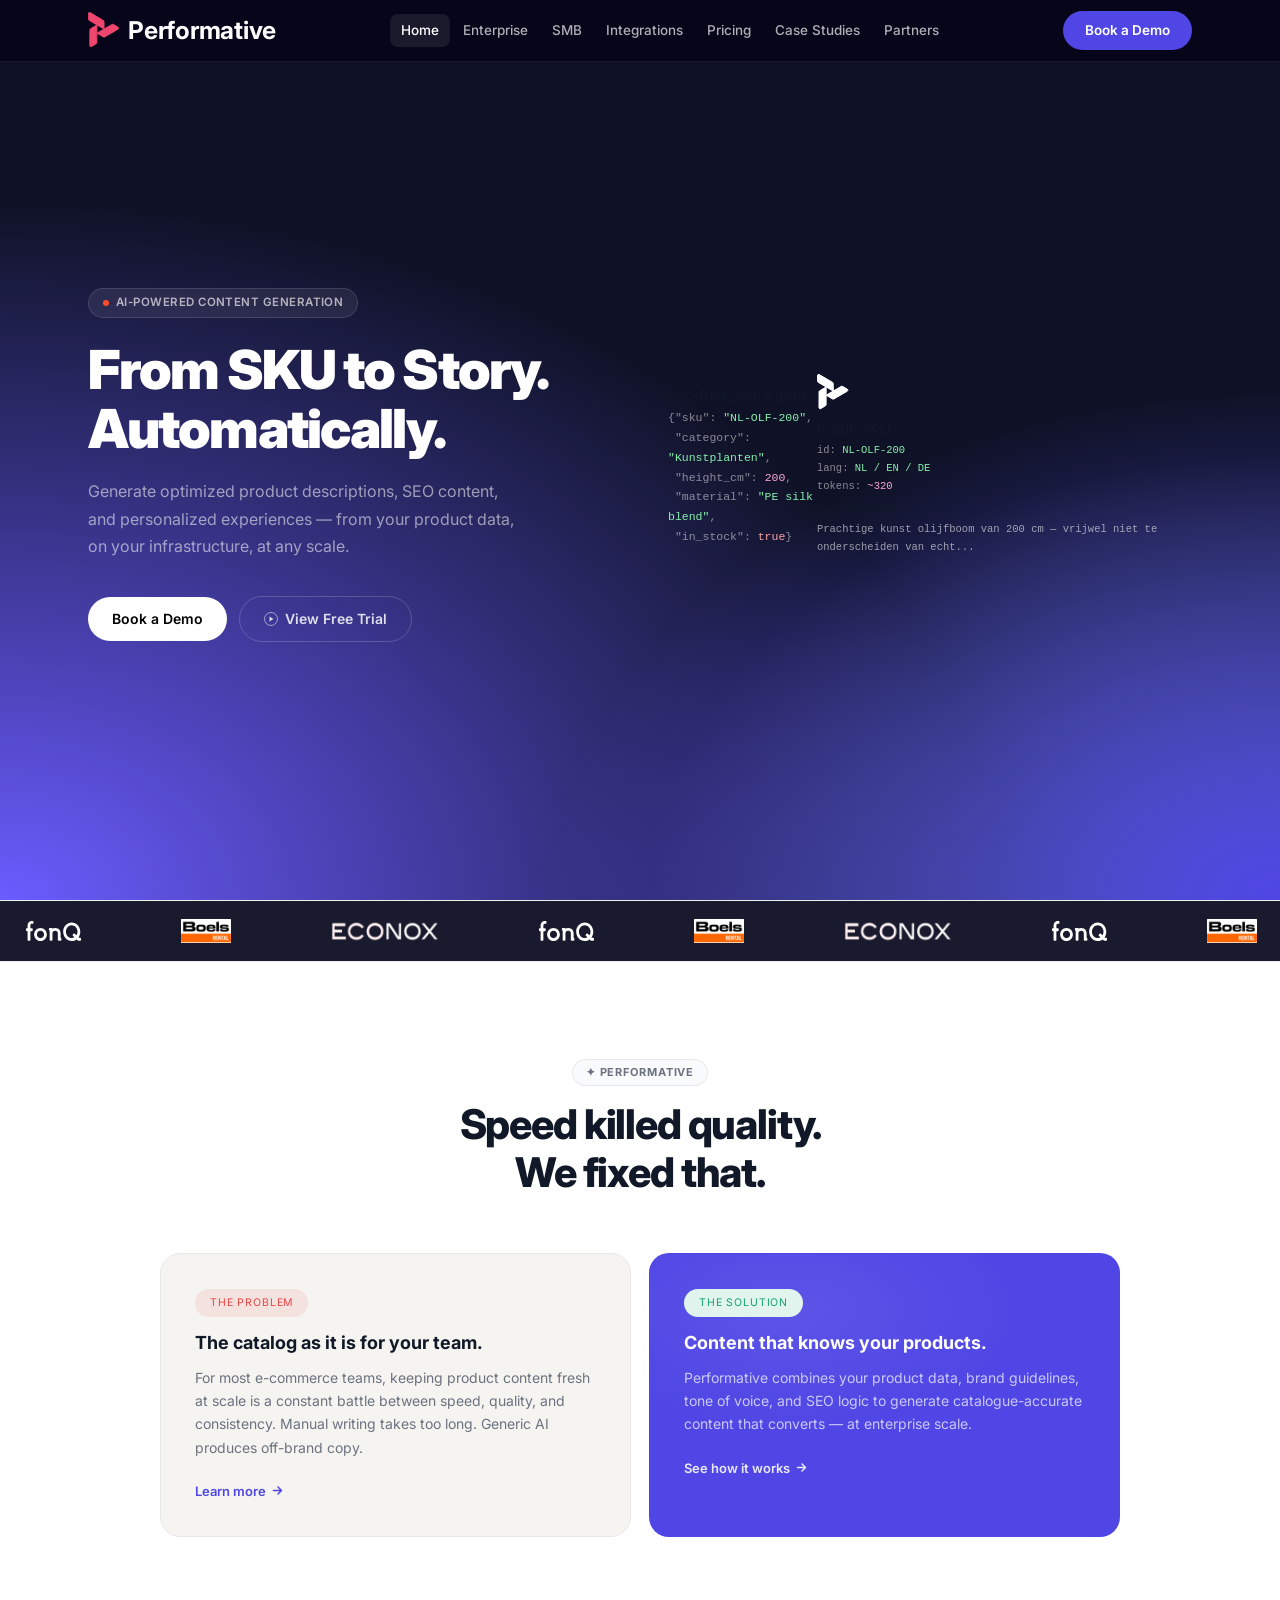
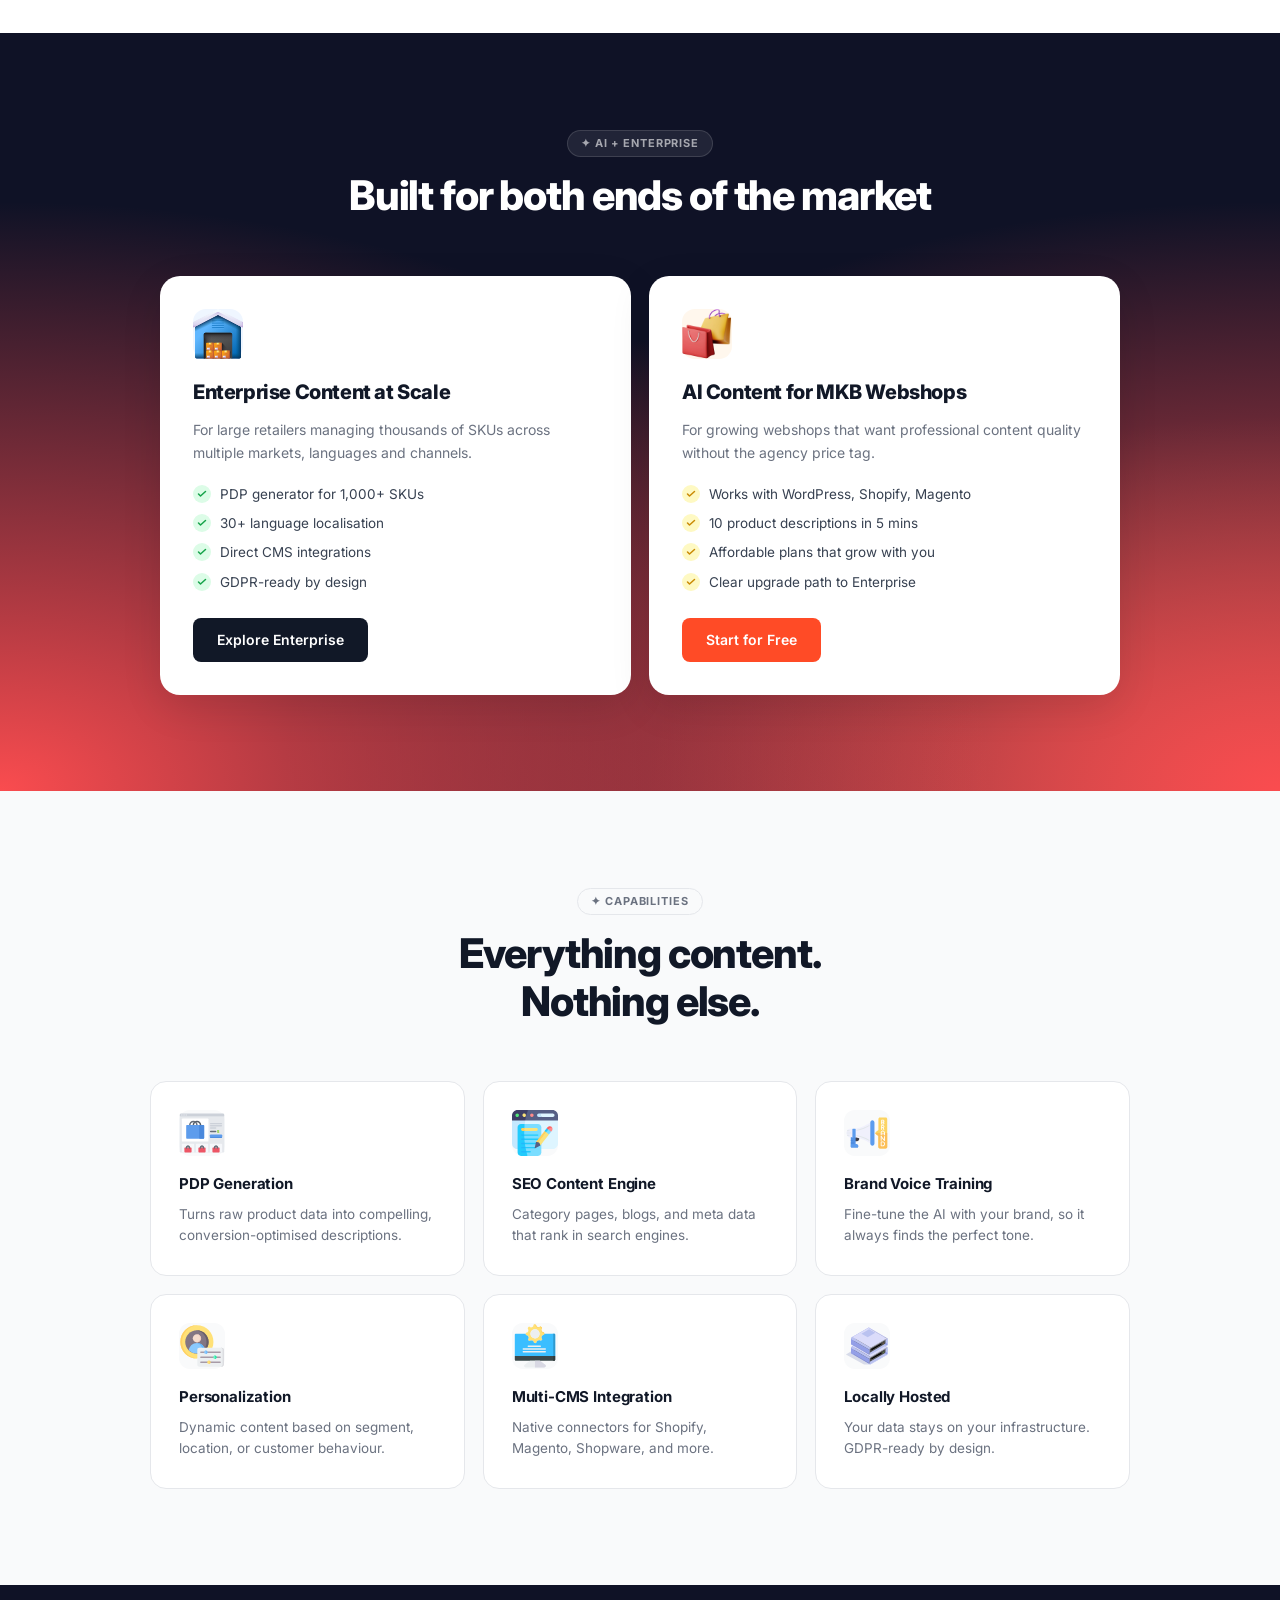
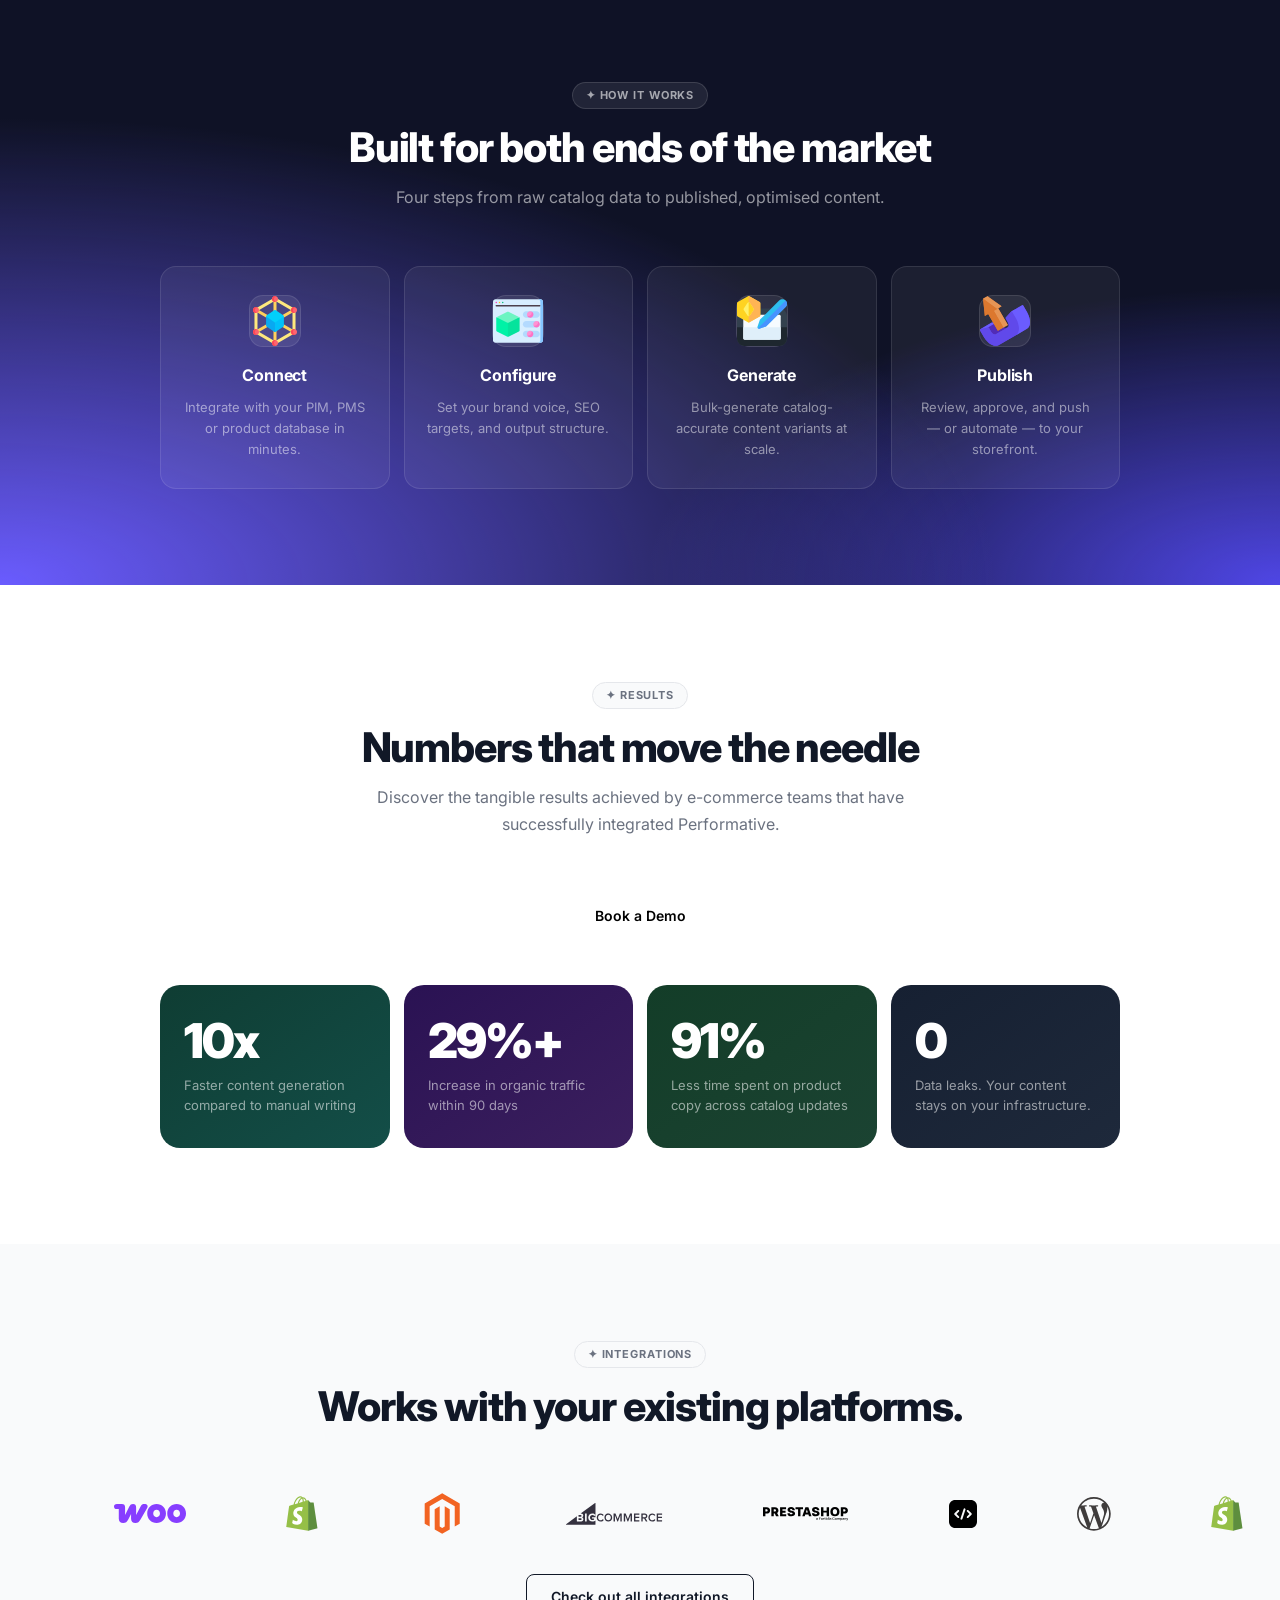
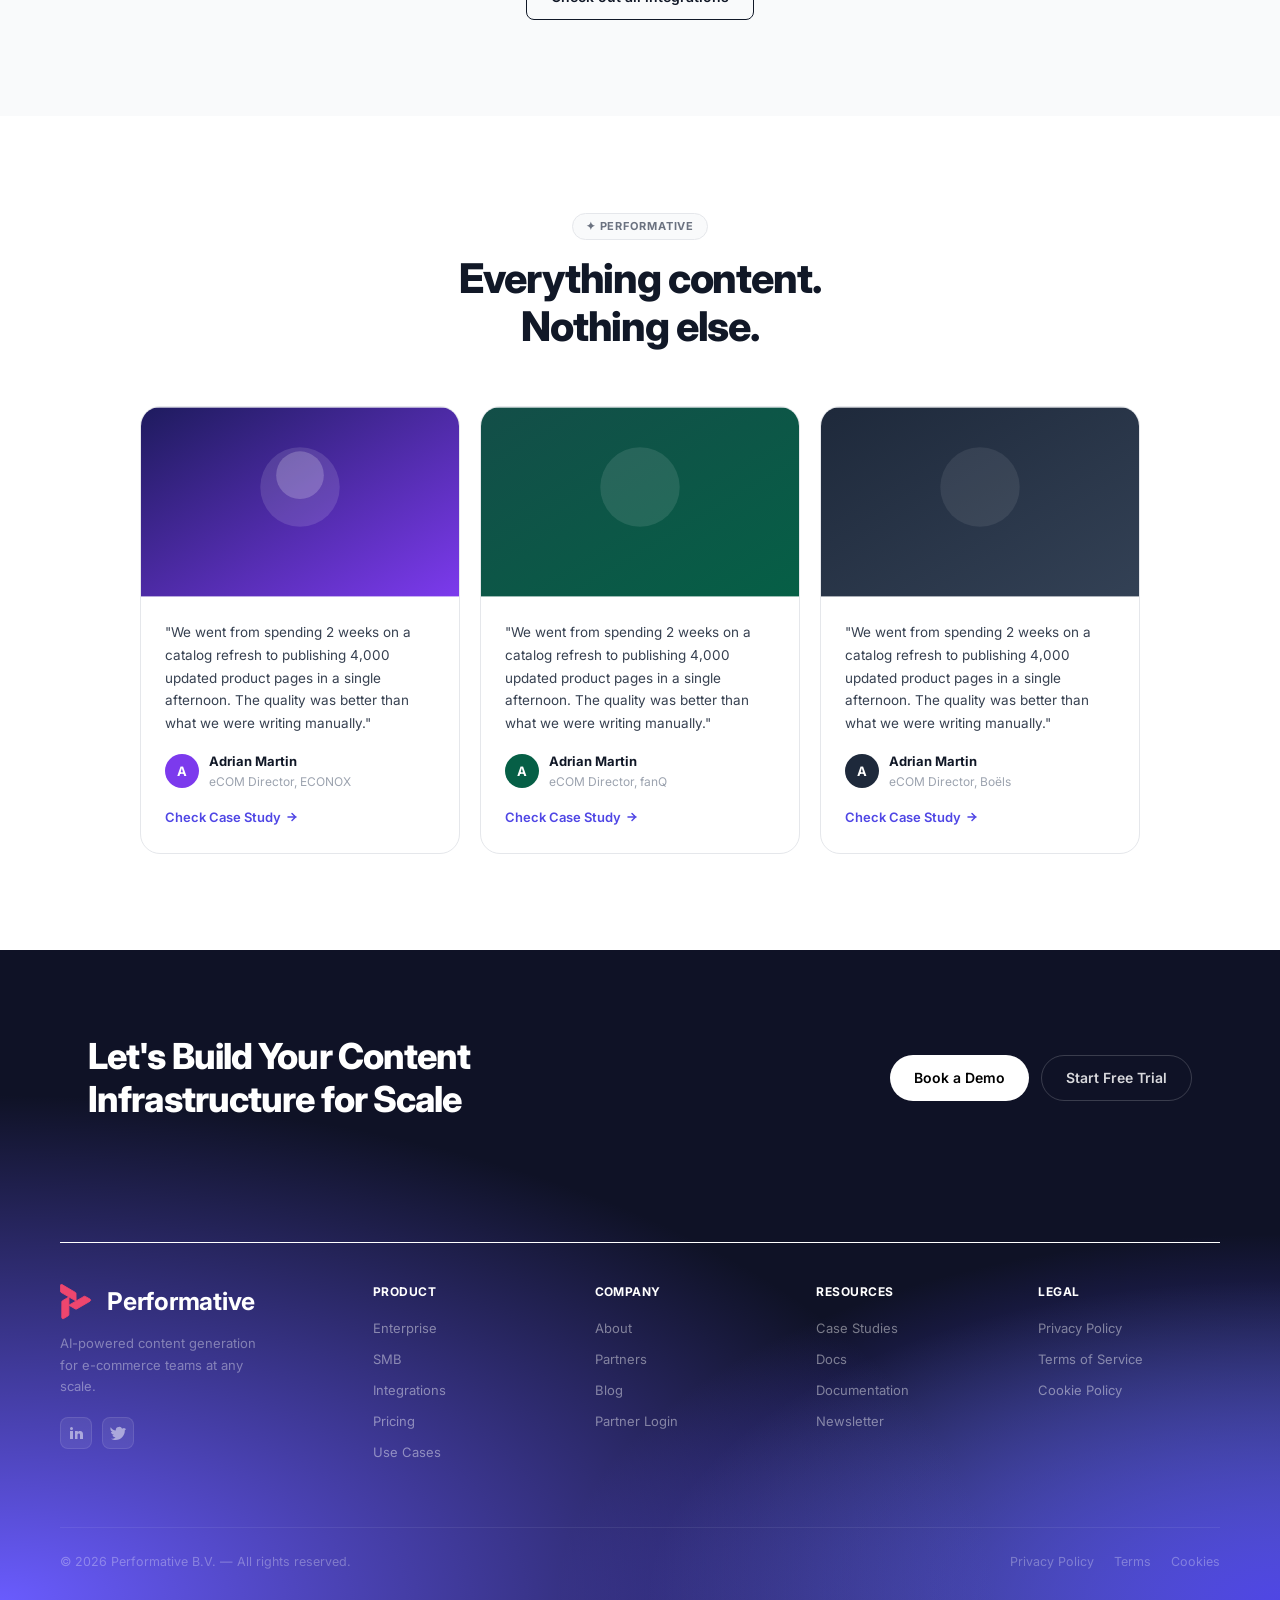
==== commit c103a9d9: "confiure the footer" ====
--- a/index.html
+++ b/index.html
@@ -1413,6 +1413,15 @@
 
 <!-- ═══════════════════ FOOTER ═══════════════════ -->
 <footer class="footer">
+  <section class="content-contact">
+  <div class="container z1" style="display:flex;justify-content:space-between;align-items:center;flex-wrap:wrap;gap:32px">
+    <h2 style="font-size:clamp(22px,2.8vw,38px);font-weight:800;color:#fff;letter-spacing:-.025em;line-height:1.2;max-width:500px">Let's Build Your Content Infrastructure for Scale</h2>
+    <div style="display:flex;gap:12px;flex-wrap:wrap">
+      <a href="pricing.html" class="btn btn-primary">Book a Demo</a>
+      <a href="pricing.html" class="btn btn-ghost">Start Free Trial</a>
+    </div>
+  </div>
+</section>
   <div class="footer-grid">
     <div class="footer-brand">
       <a href="index.html" class="nav-logo"><svg xmlns="http://www.w3.org/2000/svg" width="32" height="36" viewBox="0 0 32 36" fill="none">
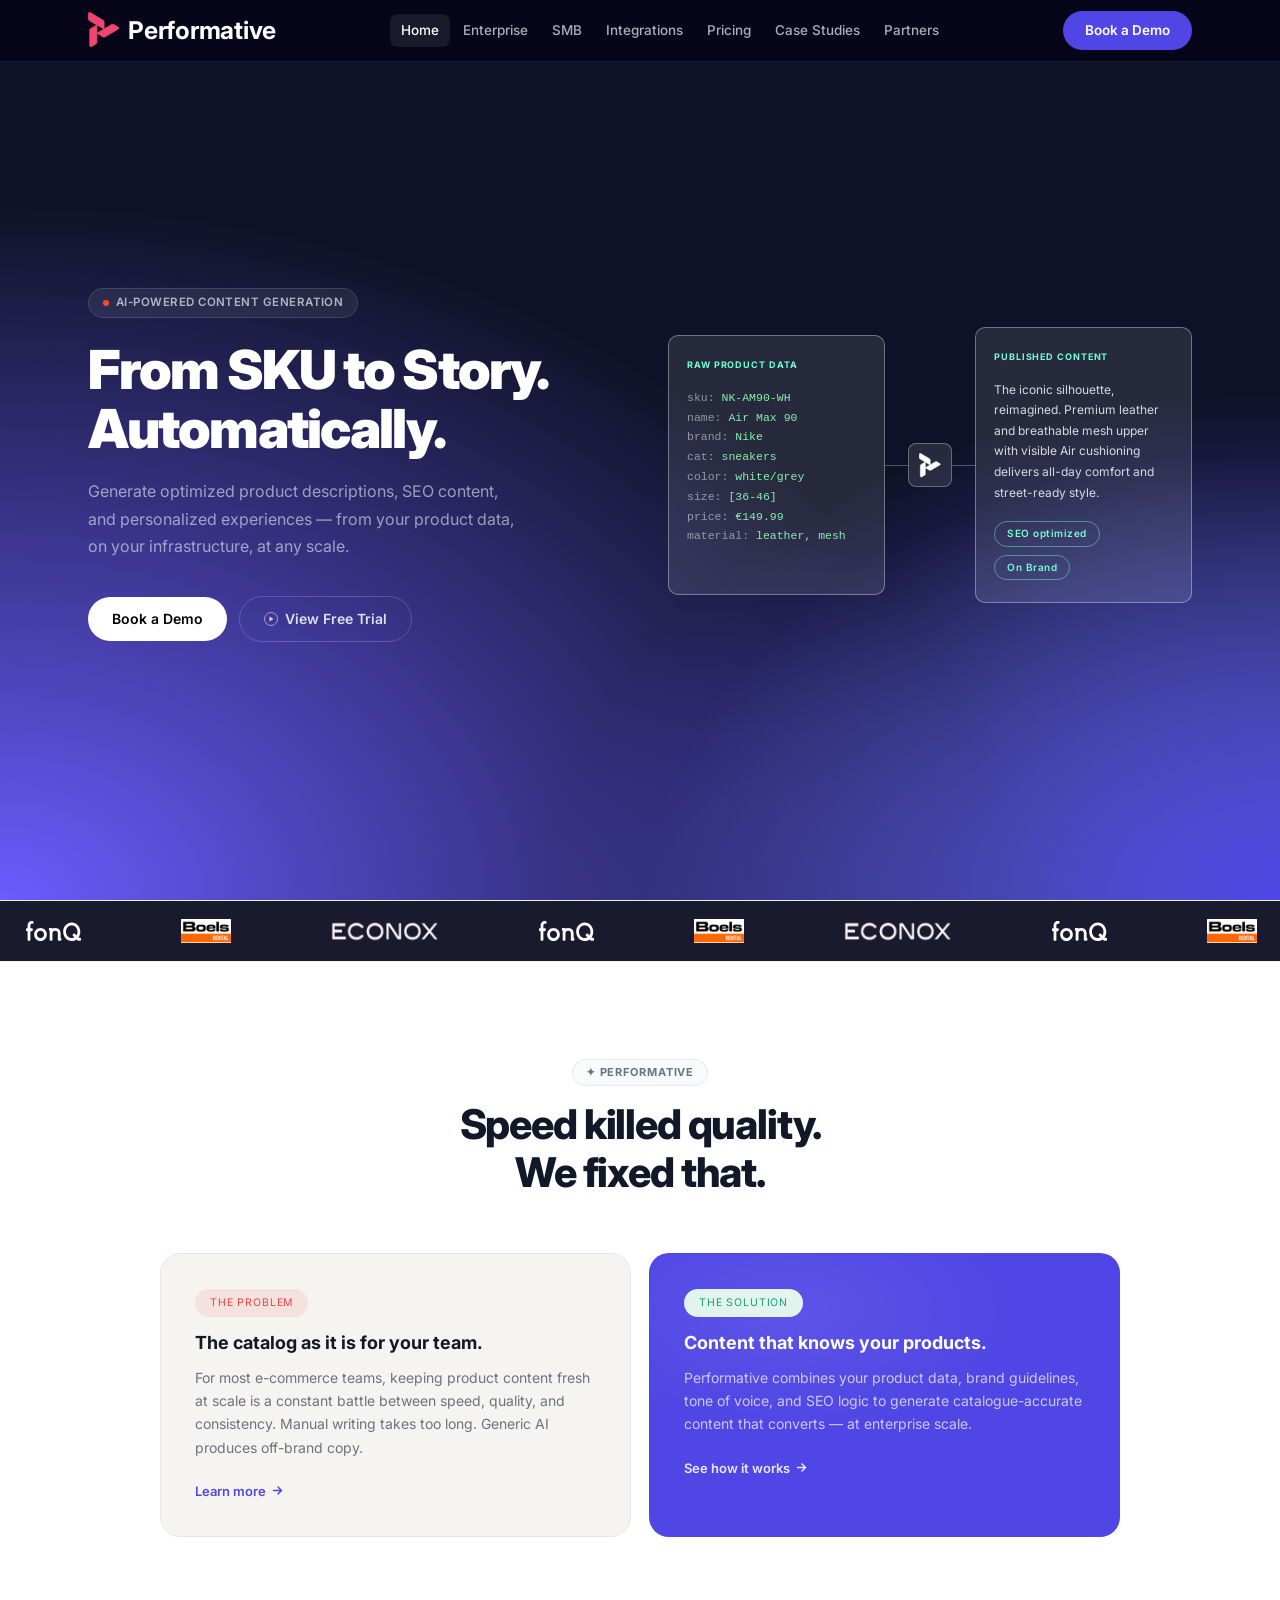
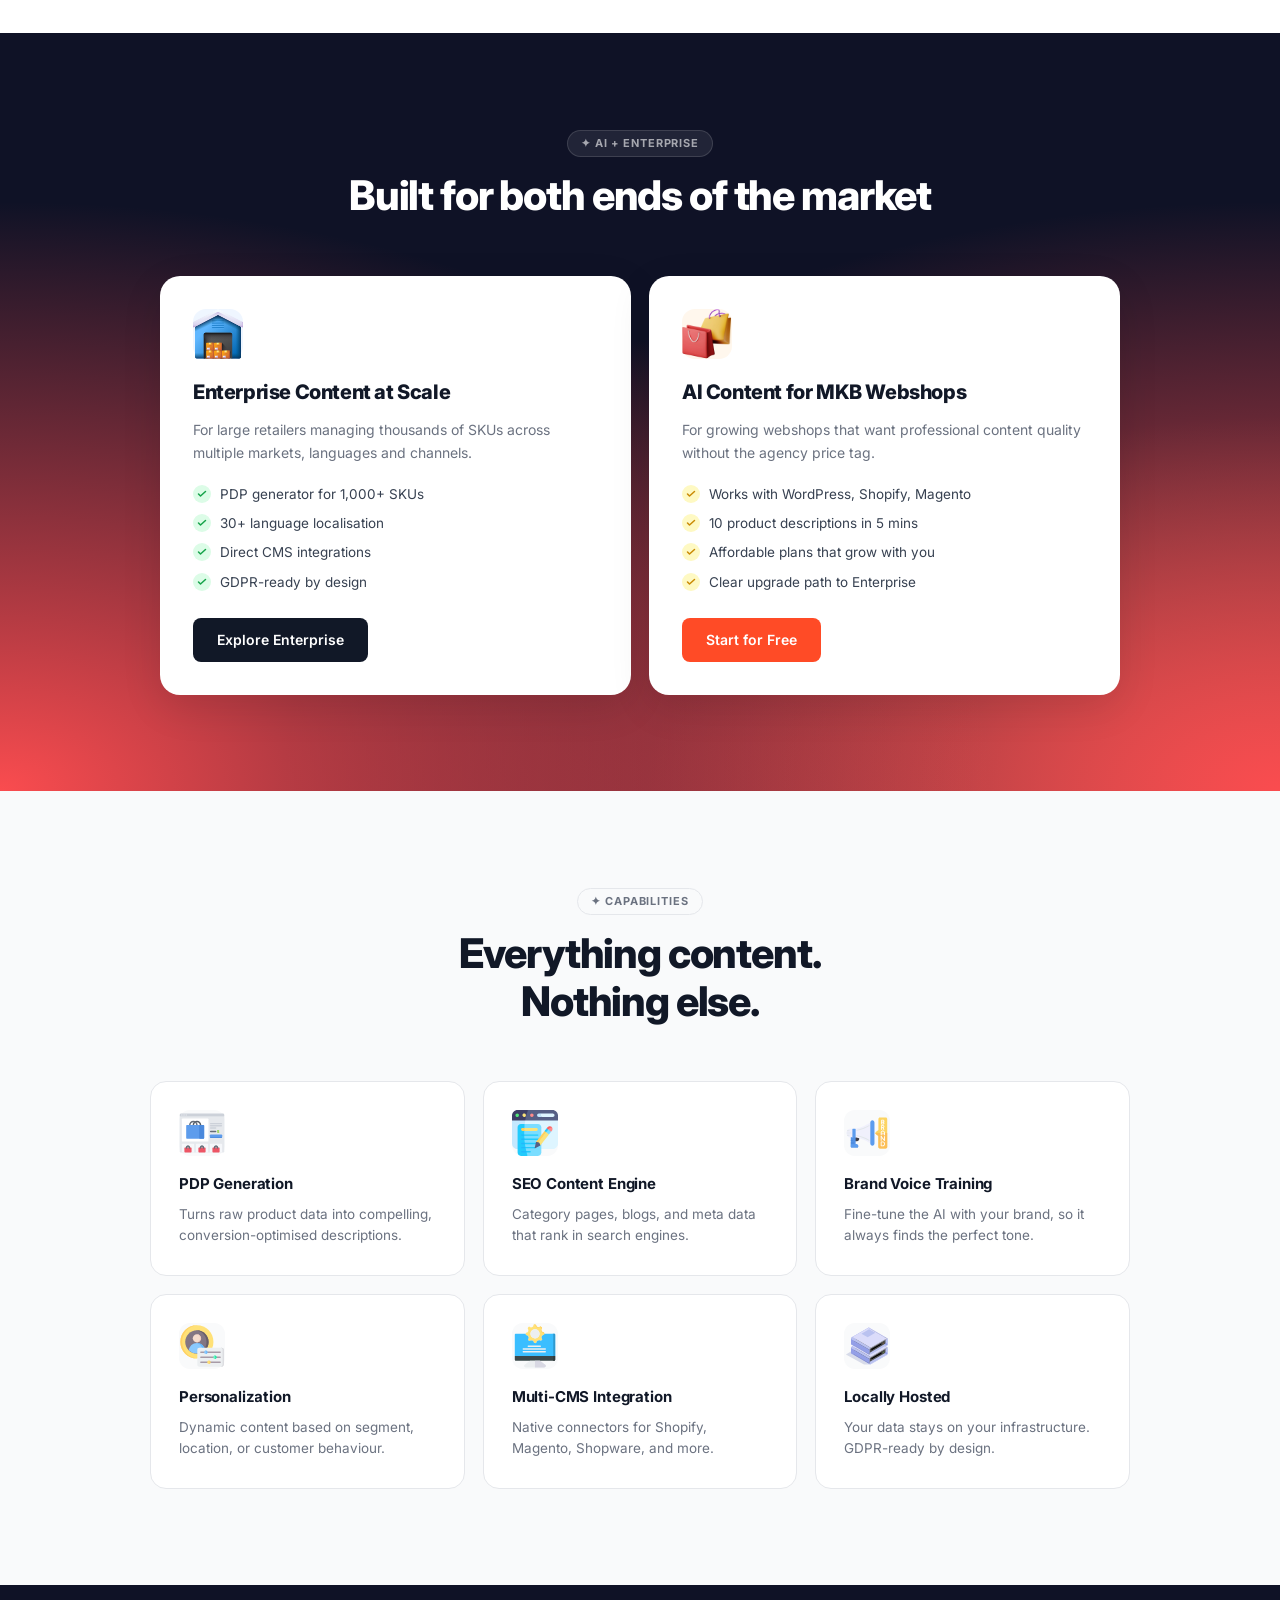
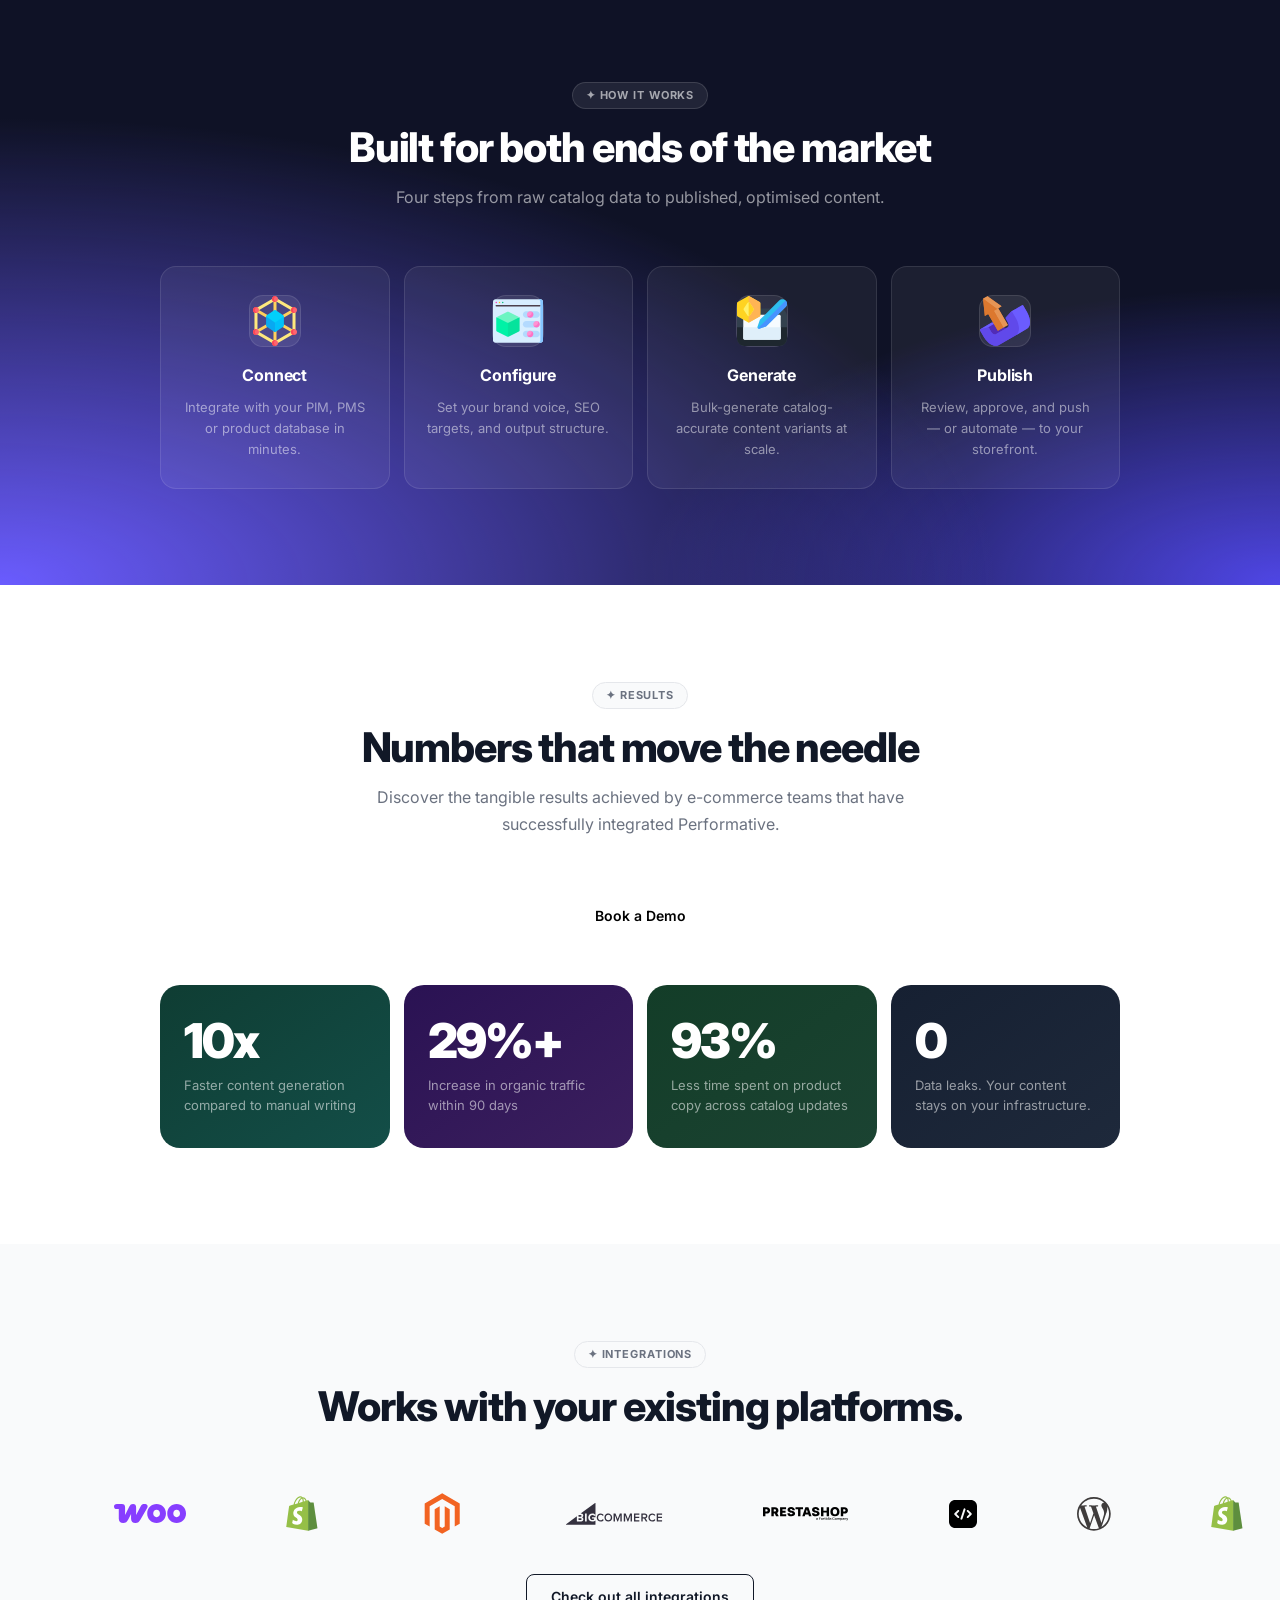
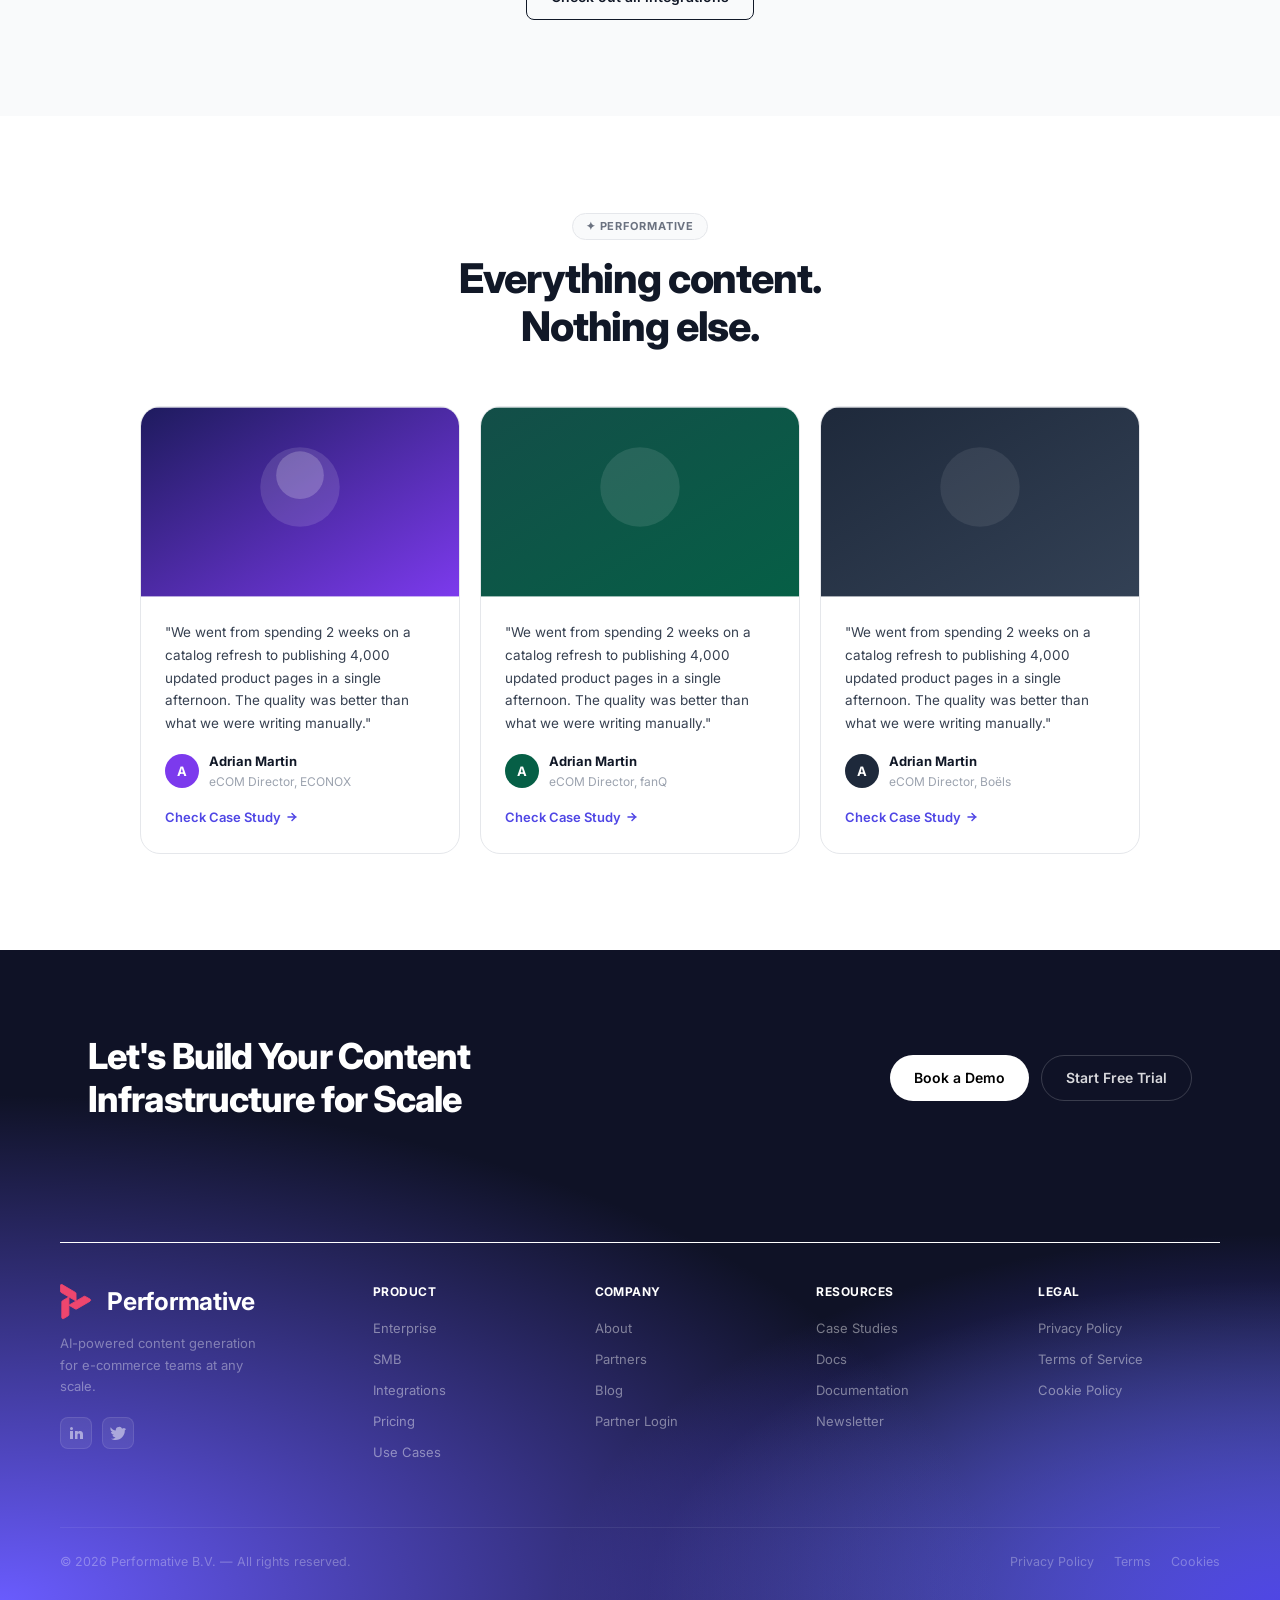
==== commit 1253b76d: "hero side part" ====
--- a/index.html
+++ b/index.html
@@ -67,29 +67,40 @@
       </div>
     </div>
     <div class="hero-cards">
-      <div class="hcard">
-        <div class="hcard-hdr"><span class="hd r"></span><span class="hd y"></span><span class="hd g"></span><span class="hcard-fname">product_input.json</span></div>
+      <!-- Left: Raw product data -->
+      <div class="hero-card">
+        <div class="hc-label">Raw Product Data</div>
         <div class="code-block">
-          <div><span class="cm">{"sku": </span><span class="cs">"NL-OLF-200"</span><span class="cm">,</span></div>
-          <div><span class="cm">&nbsp;"category": </span><span class="cs">"Kunstplanten"</span><span class="cm">,</span></div>
-          <div><span class="cm">&nbsp;"height_cm": </span><span class="cn">200</span><span class="cm">,</span></div>
-          <div><span class="cm">&nbsp;"material": </span><span class="cs">"PE silk blend"</span><span class="cm">,</span></div>
-          <div><span class="cm">&nbsp;"in_stock": </span><span class="cv">true</span><span class="cm">}</span></div>
+          <div><span class="cm">sku: </span><span class="cs">NK-AM90-WH</span></div>
+          <div><span class="cm">name: </span><span class="cs">Air Max 90</span></div>
+          <div><span class="cm">brand: </span><span class="cs">Nike</span></div>
+          <div><span class="cm">cat: </span><span class="cs">sneakers</span></div>
+          <div><span class="cm">color: </span><span class="cs">white/grey</span></div>
+          <div><span class="cm">size: </span><span class="cs">[36-46]</span></div>
+          <div><span class="cm">price: </span><span class="cs">€149.99</span></div>
+          <div><span class="cm">material: </span><span class="cs">leather, mesh</span></div>
         </div>
       </div>
-      <div class="hcard-pair">
-        <div class="play-wrap"><div class="play-btn">
-          <svg xmlns="http://www.w3.org/2000/svg" width="32" height="36" viewBox="0 0 32 36" fill="none">
-<path d="M24.8788 12.3746C25.0646 12.374 25.2478 12.4223 25.41 12.5153L30.1259 15.2164C30.8501 15.6313 30.8528 16.6951 30.1307 17.1139L16.7704 24.86C16.6104 24.9527 16.4296 25.0018 16.246 25.0016C16.0624 25.0013 15.8822 24.952 15.7225 24.859L9.43445 21.1949L24.3485 12.5182C24.5101 12.4241 24.693 12.3753 24.8788 12.3746Z" fill="white" stroke="white" stroke-width="0.3"/>
-<path d="M9.13757 21.1957L24.2733 12.389C24.4576 12.2817 24.666 12.225 24.8783 12.2243C25.0906 12.2235 25.2994 12.2789 25.4844 12.3849L30.2003 15.0866C31.0249 15.559 31.0279 16.7668 30.2058 17.2435L16.8461 24.9902C16.6633 25.0962 16.4565 25.1518 16.2462 25.1515C16.0359 25.1513 15.8293 25.0953 15.6467 24.9889L9.13757 21.1957Z" fill="white" stroke="white" stroke-width="0.9" stroke-miterlimit="10"/>
-<path d="M0.600342 1.71457C0.583847 0.863488 1.48189 0.329837 2.19702 0.747772L15.531 8.54074C15.6905 8.63408 15.8242 8.76821 15.9177 8.93039C16.0112 9.09256 16.0618 9.27713 16.0642 9.46555L16.1531 16.8376L1.25073 8.15793C1.08908 8.06379 0.953533 7.92809 0.858154 7.76437C0.762951 7.60084 0.710527 7.41478 0.706787 7.22433L0.600342 1.71457Z" fill="white" stroke="white" stroke-width="0.3"/>
-<path d="M16.307 17.1008L1.17513 8.28755C0.990854 8.18024 0.83705 8.0261 0.728736 7.84018C0.620423 7.65426 0.5613 7.44291 0.55714 7.22678L0.450205 1.71755C0.431485 0.754305 1.45199 0.138705 2.27252 0.618241L15.6064 8.41101C15.7888 8.51764 15.9407 8.67085 16.0472 8.85552C16.1538 9.04018 16.2112 9.24994 16.2138 9.4641L16.307 17.1008Z" fill="white" stroke="white" stroke-width="0.9" stroke-miterlimit="10"/>
-<path d="M8.92896 30.6776C8.92814 30.8683 8.87932 31.0563 8.78638 31.2215C8.6935 31.3866 8.55974 31.5234 8.39966 31.62L3.74438 34.4286C3.03492 34.8565 2.12997 34.3354 2.13501 33.4842L2.22681 17.8289C2.22794 17.6403 2.27678 17.4548 2.36938 17.2918C2.46198 17.1289 2.59508 16.9936 2.75415 16.8993L9.0061 13.1903L8.92896 30.6776Z" fill="white" stroke="white" stroke-width="0.3"/>
-<path d="M9.15781 12.9266L9.07915 30.6786C9.07823 30.8948 9.02227 31.107 8.91674 31.2946C8.81122 31.4822 8.65973 31.6387 8.47707 31.7489L3.82158 34.5572C3.00764 35.0482 1.97894 34.447 1.98464 33.4836L2.07671 17.8278C2.078 17.6136 2.13409 17.4034 2.23945 17.2181C2.3448 17.0327 2.49579 16.8785 2.67751 16.7707L9.15781 12.9266Z" fill="white" stroke="white" stroke-width="0.9"/>
-</svg>
-        </div></div>
-        <div class="hcard"><div class="hcard-tag orange">Input SKU</div><div class="code-block" style="font-size:10.5px"><div><span class="cm">id: </span><span class="cs">NL-OLF-200</span></div><div><span class="cm">lang: </span><span class="cs">NL / EN / DE</span></div><div><span class="cm">tokens: </span><span class="cn">~320</span></div></div></div>
-        <div class="hcard"><div class="hcard-tag blue">Generated</div><div class="code-block" style="font-size:10.5px;color:rgba(255,255,255,.58)">Prachtige kunst olijfboom van 200 cm — vrijwel niet te onderscheiden van echt...</div></div>
+      <!-- Center connector -->
+      <div class="hero-connector">
+        <div class="hc-line"></div>
+        <div class="hc-logo-box">
+          <svg xmlns="http://www.w3.org/2000/svg" width="22" height="25" viewBox="0 0 32 36" fill="none">
+            <path d="M9.13757 21.1957L24.2733 12.389C24.4576 12.2817 24.666 12.225 24.8783 12.2243C25.0906 12.2235 25.2994 12.2789 25.4844 12.3849L30.2003 15.0866C31.0249 15.559 31.0279 16.7668 30.2058 17.2435L16.8461 24.9902C16.6633 25.0962 16.4565 25.1518 16.2462 25.1515C16.0359 25.1513 15.8293 25.0953 15.6467 24.9889L9.13757 21.1957Z" fill="white" stroke="white" stroke-width="0.9" stroke-miterlimit="10"/>
+            <path d="M16.307 17.1008L1.17513 8.28755C0.990854 8.18024 0.83705 8.0261 0.728736 7.84018C0.620423 7.65426 0.5613 7.44291 0.55714 7.22678L0.450205 1.71755C0.431485 0.754305 1.45199 0.138705 2.27252 0.618241L15.6064 8.41101C15.7888 8.51764 15.9407 8.67085 16.0472 8.85552C16.1538 9.04018 16.2112 9.24994 16.2138 9.4641L16.307 17.1008Z" fill="white" stroke="white" stroke-width="0.9" stroke-miterlimit="10"/>
+            <path d="M9.15781 12.9266L9.07915 30.6786C9.07823 30.8948 9.02227 31.107 8.91674 31.2946C8.81122 31.4822 8.65973 31.6387 8.47707 31.7489L3.82158 34.5572C3.00764 35.0482 1.97894 34.447 1.98464 33.4836L2.07671 17.8278C2.078 17.6136 2.13409 17.4034 2.23945 17.2181C2.3448 17.0327 2.49579 16.8785 2.67751 16.7707L9.15781 12.9266Z" fill="white" stroke="white" stroke-width="0.9"/>
+          </svg>
+        </div>
+        <div class="hc-line"></div>
+      </div>
+      <!-- Right: Published content -->
+      <div class="hero-card">
+        <div class="hc-label">Published Content</div>
+        <p class="hc-text">The iconic silhouette, reimagined. Premium leather and breathable mesh upper with visible Air cushioning delivers all-day comfort and street-ready style.</p>
+        <div class="hc-tags">
+          <span class="hc-tag">SEO optimized</span>
+          <span class="hc-tag">On Brand</span>
+        </div>
       </div>
     </div>
   </div>
--- a/css/home.css
+++ b/css/home.css
@@ -111,6 +111,22 @@
   justify-content: center;
   flex-shrink: 0;
 }
+.hc-tags {
+  display: flex;
+  gap: 8px;
+  flex-wrap: wrap;
+  margin-top: auto;
+  padding-top: 18px;
+}
+.hc-tag {
+  font-size: 10px;
+  font-weight: 600;
+  letter-spacing: .05em;
+  color: #70FFD0;
+  border: 1px solid rgba(112,255,208,.45);
+  border-radius: 20px;
+  padding: 4px 12px;
+}
 
 /* ── SPEED SECTION ── */
 .sec-speed { padding: var(--section-py) var(--cpx); background:#fff; }
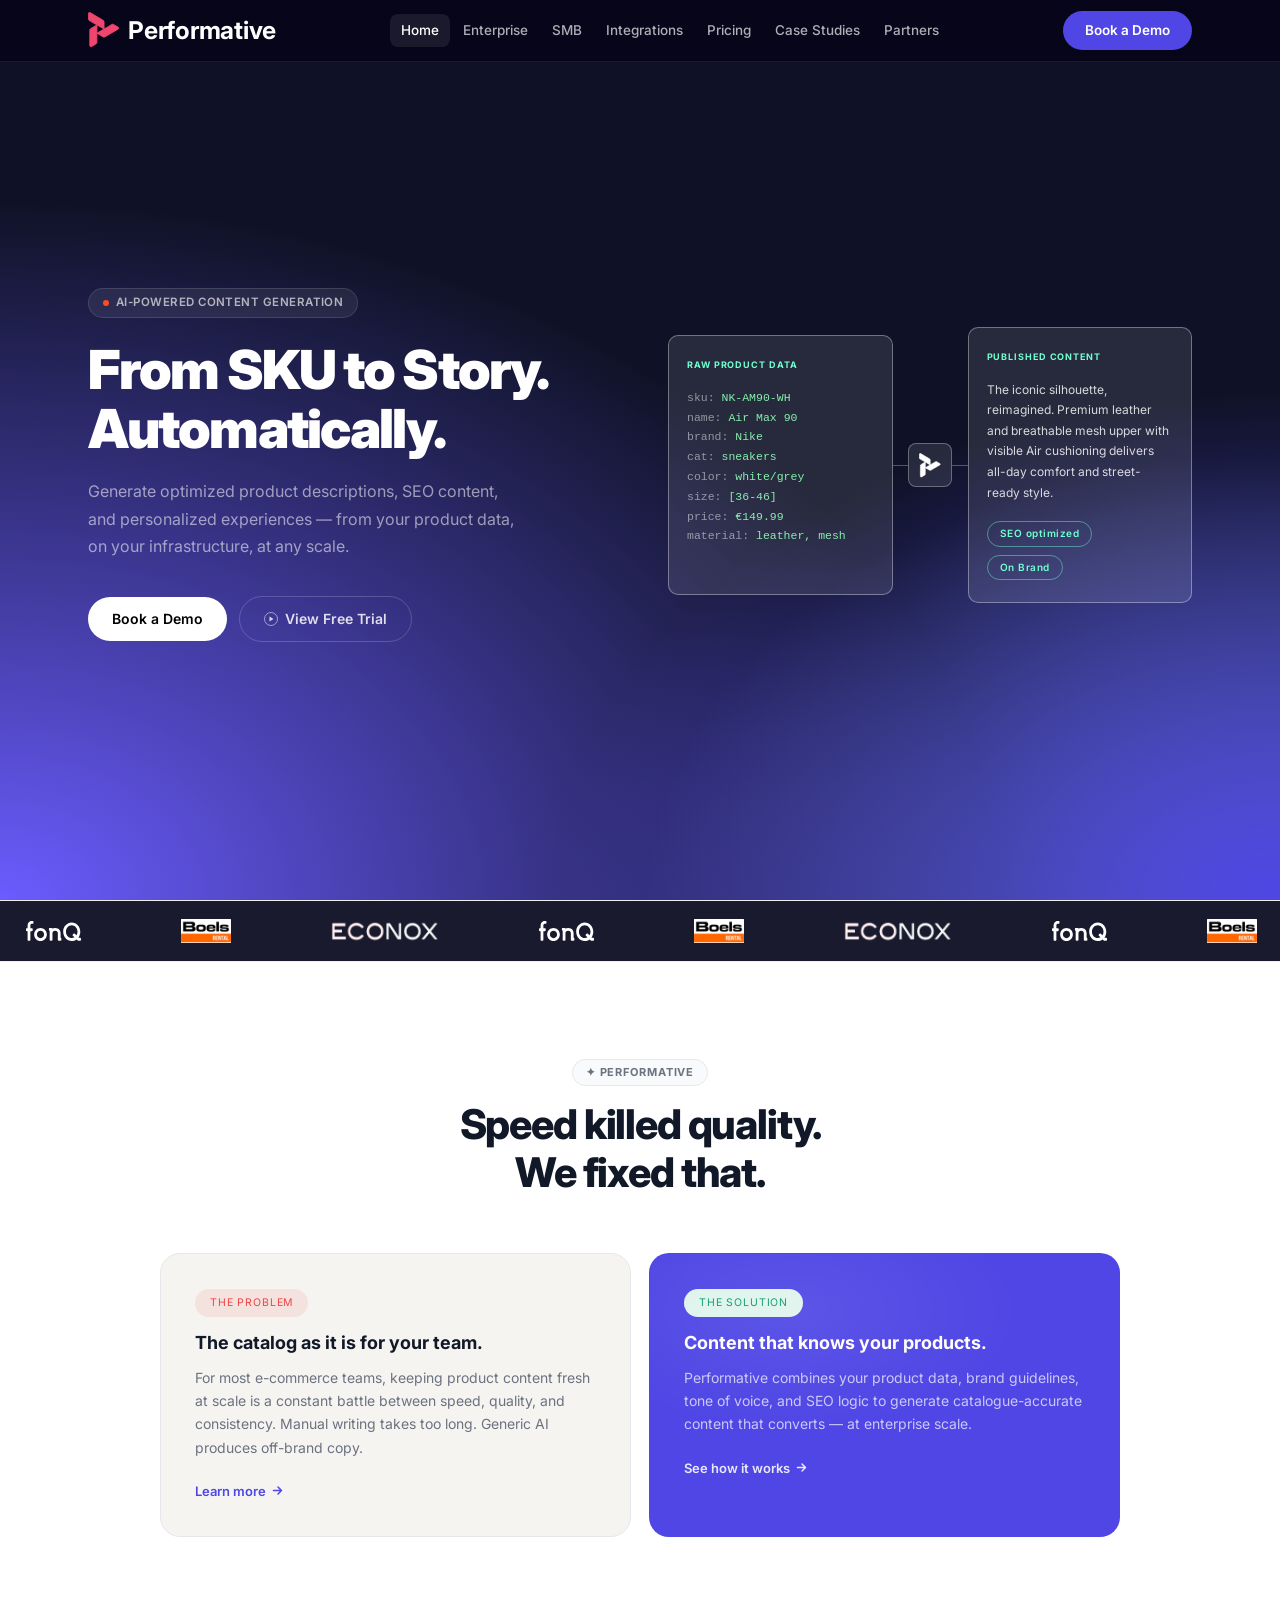
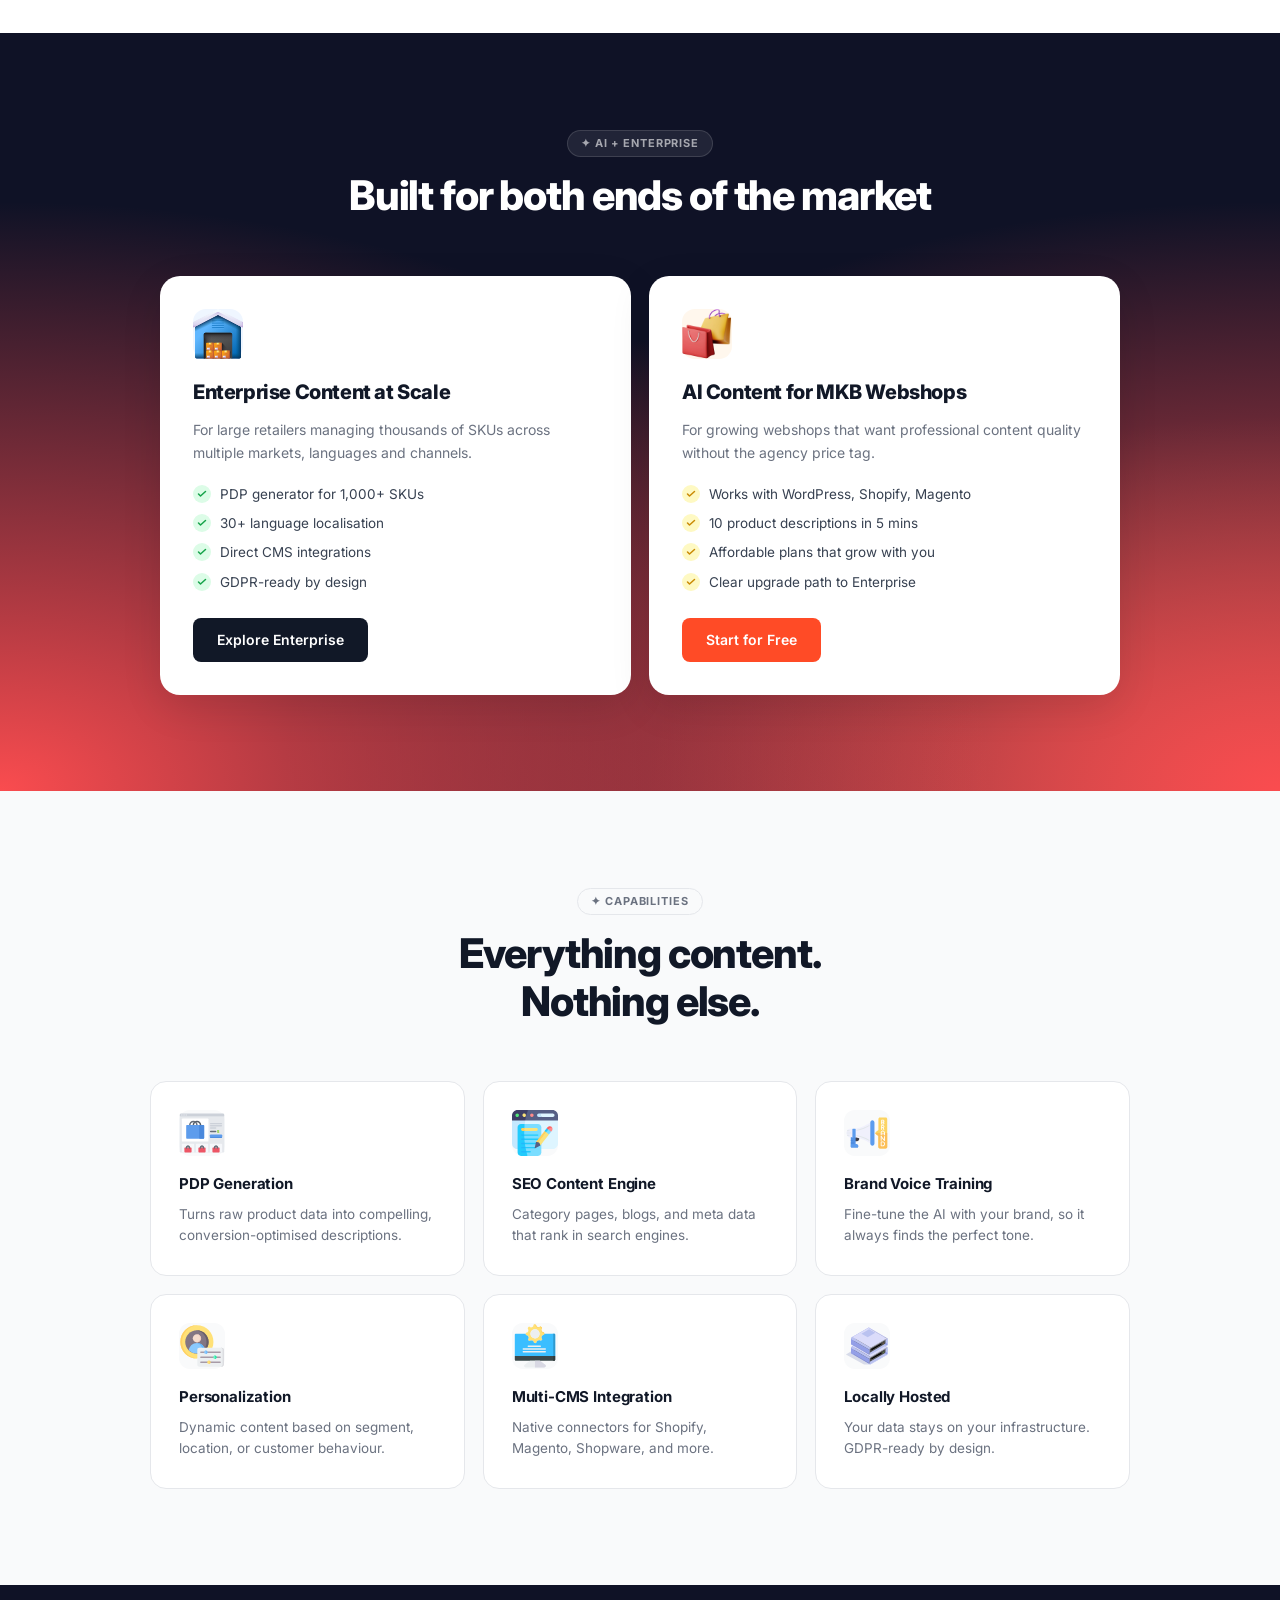
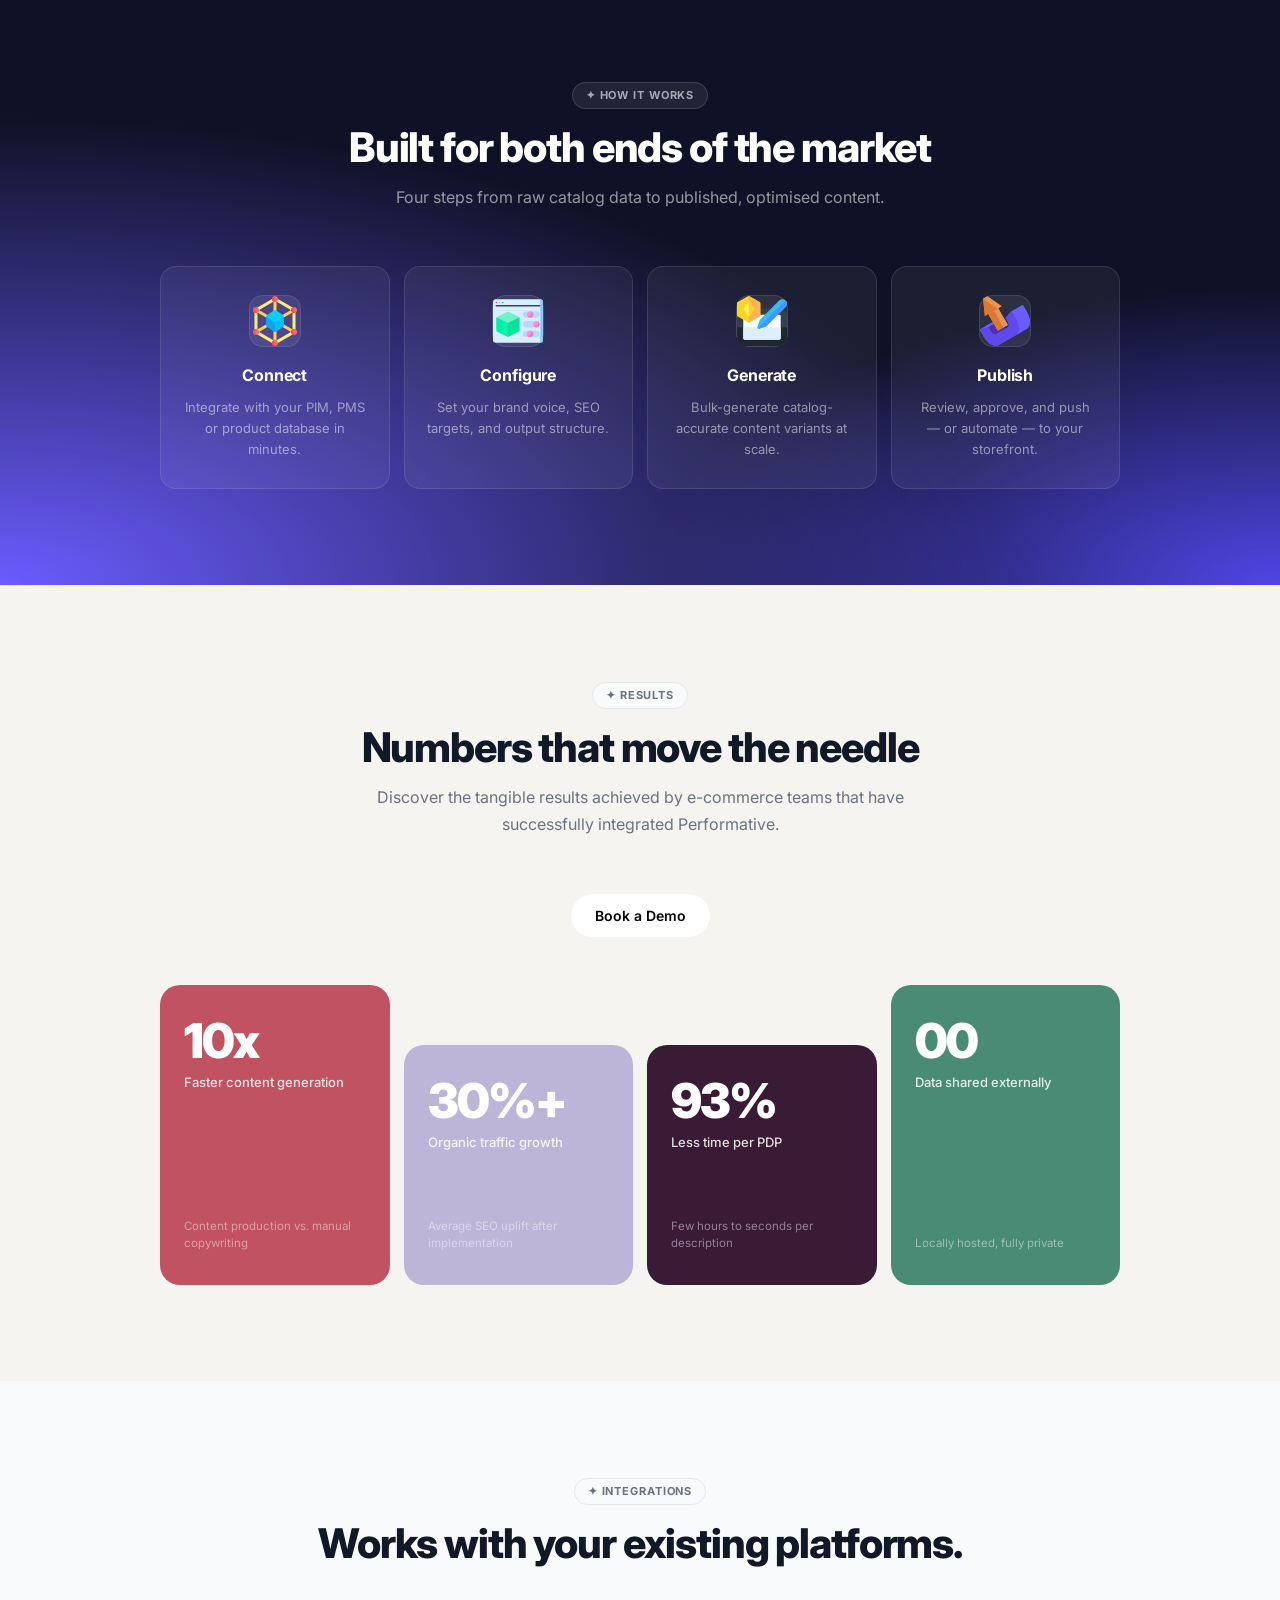
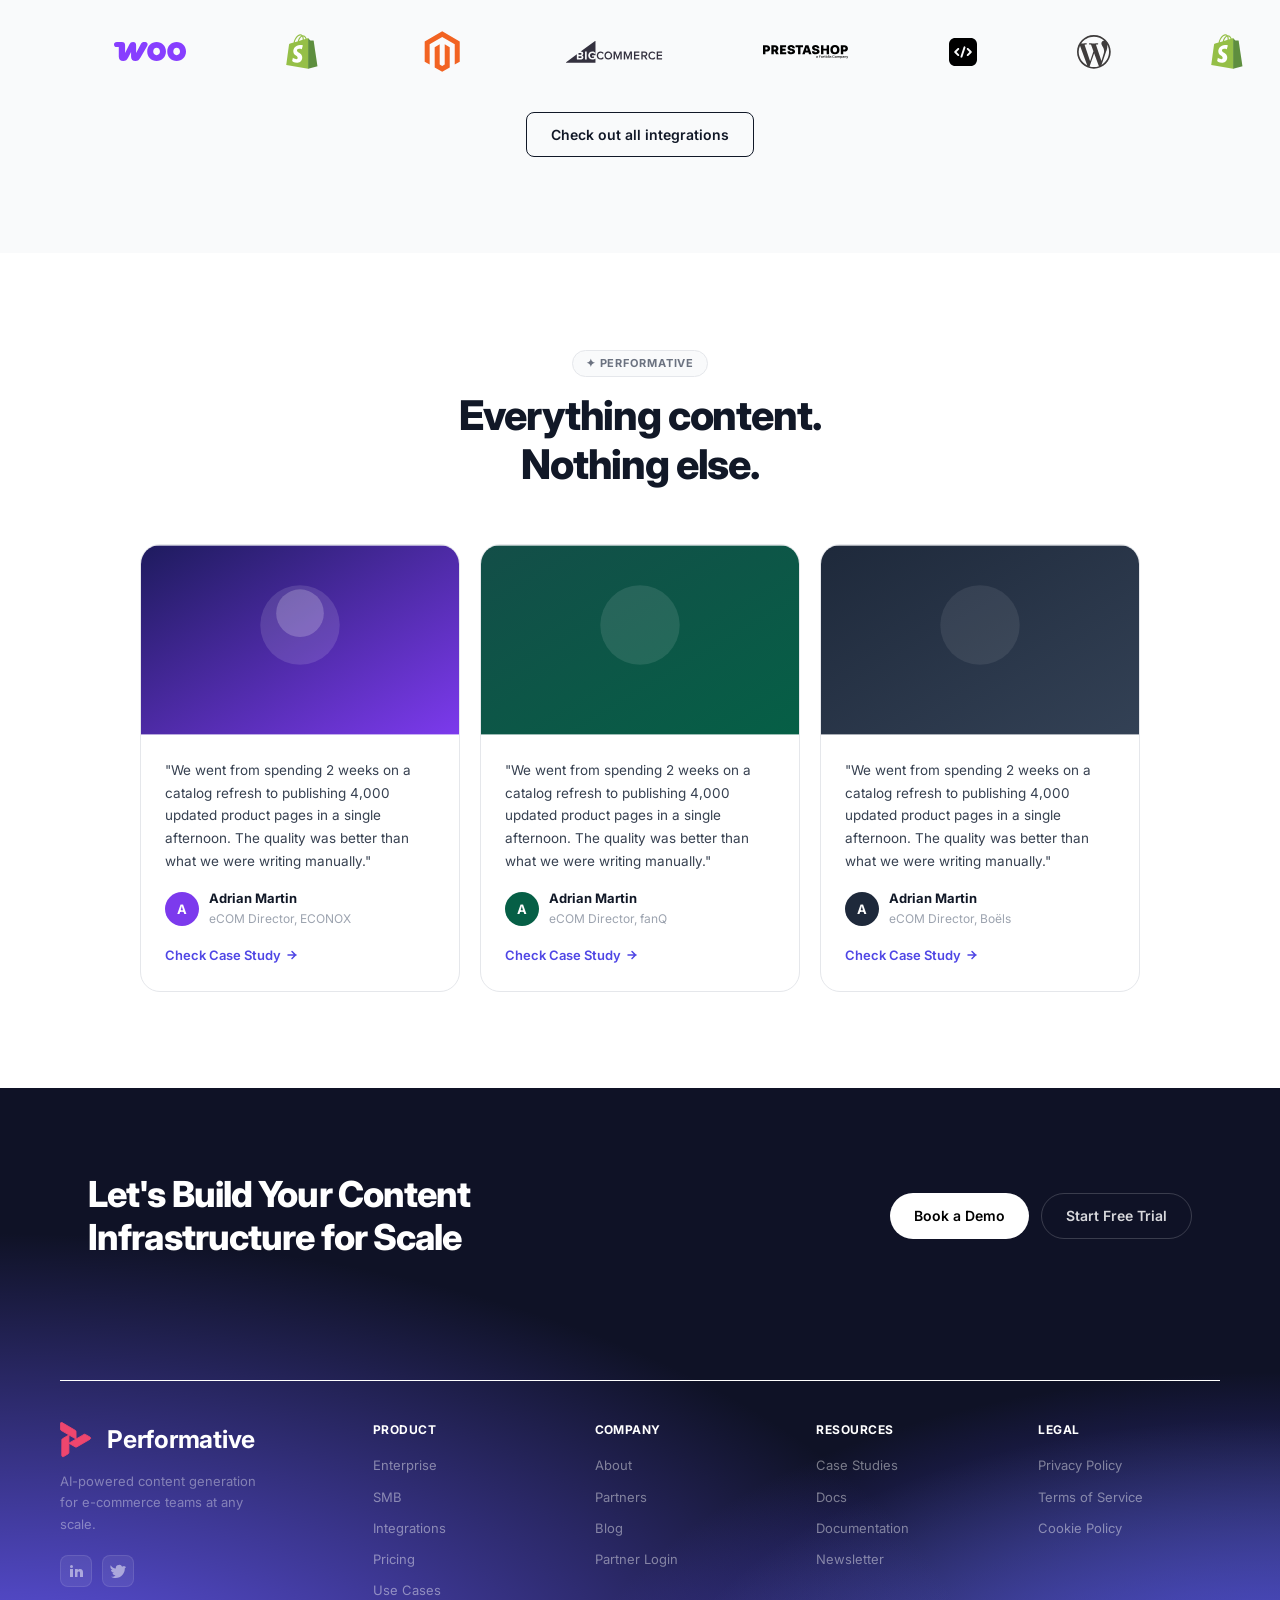
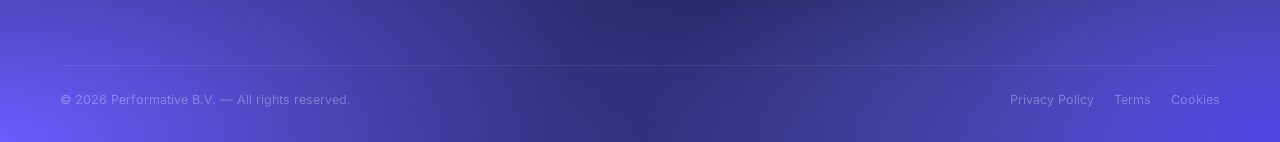
==== commit 117c6cb8: "change svg" ====
--- a/index.html
+++ b/index.html
@@ -1145,10 +1145,10 @@
     <div class="sec-header"><div class="badge">✦ Results</div><h2 class="sec-heading">Numbers that move the needle</h2><p class="sec-sub">Discover the tangible results achieved by e-commerce teams that have successfully integrated Performative.</p></div>
     <div class="numbers-cta"><a href="pricing.html" class="btn btn-primary">Book a Demo</a></div>
     <div class="numbers-grid">
-      <div class="stat-card teal"><div class="stat-num" data-countup="10" data-suffix="x">10x</div><div class="stat-label">Faster content generation compared to manual writing</div></div>
-      <div class="stat-card purple-s"><div class="stat-num" data-countup="30" data-suffix="%+">30%+</div><div class="stat-label">Increase in organic traffic within 90 days</div></div>
-      <div class="stat-card green"><div class="stat-num" data-countup="95" data-suffix="%">95%</div><div class="stat-label">Less time spent on product copy across catalog updates</div></div>
-      <div class="stat-card slate"><div class="stat-num">0</div><div class="stat-label">Data leaks. Your content stays on your infrastructure.</div></div>
+      <div class="stat-card rose"><div class="stat-num" data-countup="10" data-suffix="x">10x</div><div class="stat-label">Faster content generation</div><div class="stat-context">Content production vs. manual copywriting</div></div>
+      <div class="stat-card lavender"><div class="stat-num" data-countup="30" data-suffix="%+">30%+</div><div class="stat-label">Organic traffic growth</div><div class="stat-context">Average SEO uplift after implementation</div></div>
+      <div class="stat-card plum"><div class="stat-num" data-countup="95" data-suffix="%">95%</div><div class="stat-label">Less time per PDP</div><div class="stat-context">Few hours to seconds per description</div></div>
+      <div class="stat-card teal"><div class="stat-num">00</div><div class="stat-label">Data shared externally</div><div class="stat-context">Locally hosted, fully private</div></div>
     </div>
   </div>
 </section>
--- a/css/global.css
+++ b/css/global.css
@@ -636,3 +636,4 @@
   .footer-grid { grid-template-columns: 1fr; }
   .footer-bottom { flex-direction:column; text-align:center; }
 }
+
--- a/css/home.css
+++ b/css/home.css
@@ -93,7 +93,7 @@
   display: flex;
   align-items: center;
   flex-shrink: 0;
-  width: 90px;
+  width: 75px;
 }
 .hc-line {
   flex: 1;
@@ -213,19 +213,24 @@
 .wf-body  { font-size:13px;color:rgba(255,255,255,.5);line-height:1.62; }
 
 /* ── NUMBERS ── */
-.sec-numbers { padding:var(--section-py) var(--cpx); background:#fff; }
+.sec-numbers { padding:var(--section-py) var(--cpx); background:#F5F4F0; }
 .numbers-cta { text-align:center; margin:28px 0 48px; }
 .numbers-grid {
   display:grid; grid-template-columns:repeat(4,1fr); gap:14px;
   max-width:960px; margin:0 auto;
-}
-.stat-card { border-radius:var(--r-xl); padding:32px 24px; }
-.stat-card.teal  {background:linear-gradient(145deg,#0F3D33,#134E48);}
-.stat-card.purple-s{background:linear-gradient(145deg,#2A1253,#3B1F5E);}
-.stat-card.green {background:linear-gradient(145deg,#133D28,#1B4332);}
-.stat-card.slate {background:linear-gradient(145deg,#162032,#1E293B);}
-.stat-num   { font-size:48px;font-weight:900;color:#fff;letter-spacing:-.04em;line-height:1;margin-bottom:10px; }
-.stat-label { font-size:13px;color:rgba(255,255,255,.55);line-height:1.55; }
+  align-items: start;
+}
+.stat-card {
+  border-radius:var(--r-xl); padding:32px 24px;
+  display:flex; flex-direction:column;
+}
+.stat-card.rose     { background:#C05262; min-height:300px; }
+.stat-card.lavender { background:#BDB5D8; min-height:240px; margin-top:60px; }
+.stat-card.plum     { background:#3A1B36; min-height:240px; margin-top:60px; }
+.stat-card.teal     { background:#4A8B76; min-height:300px; }
+.stat-num     { font-size:48px;font-weight:900;color:#fff;letter-spacing:-.04em;line-height:1;margin-bottom:8px; }
+.stat-label   { font-size:13px;font-weight:500;color:rgba(255,255,255,.85);line-height:1.45; }
+.stat-context { font-size:11.5px;color:rgba(255,255,255,.45);line-height:1.55;margin-top:auto;padding-top:20px; }
 
 /* ── PLATFORMS ── */
 .sec-platforms { padding:var(--section-py) var(--cpx); background:var(--c-bg); }
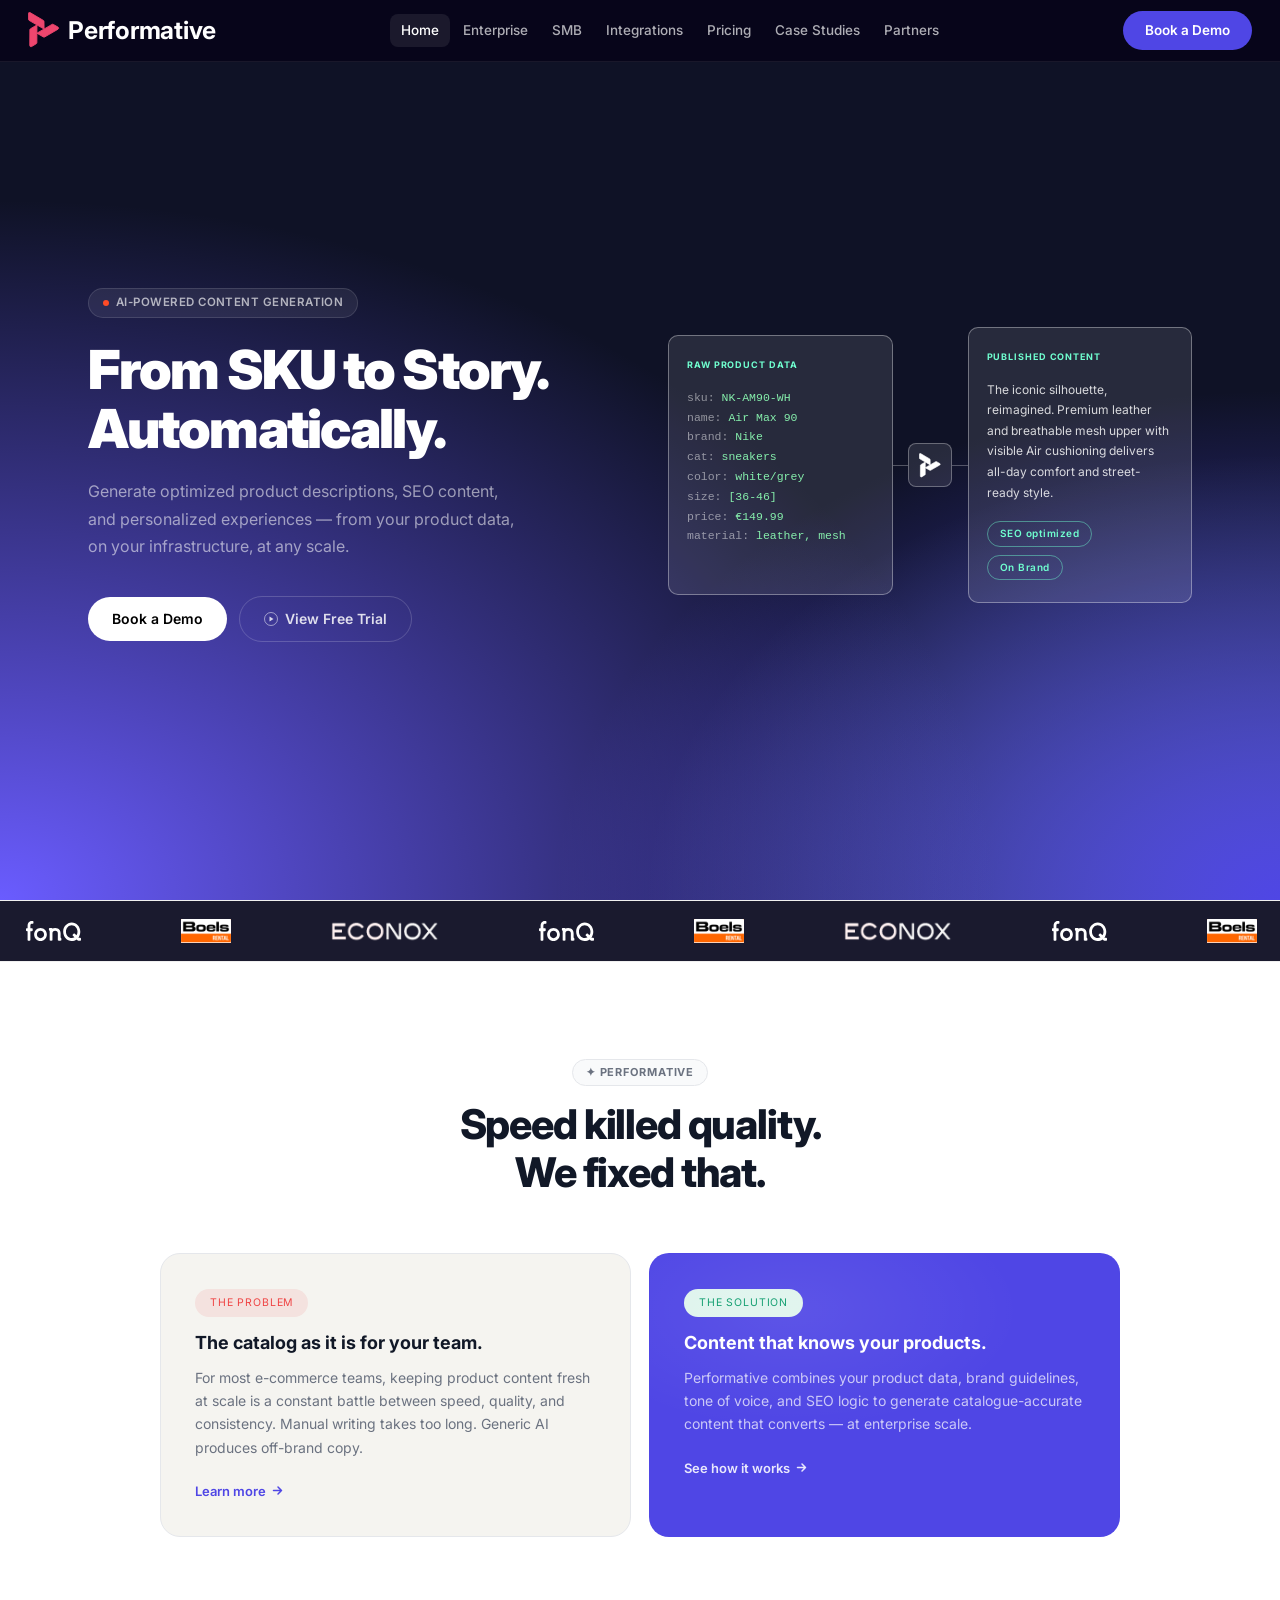
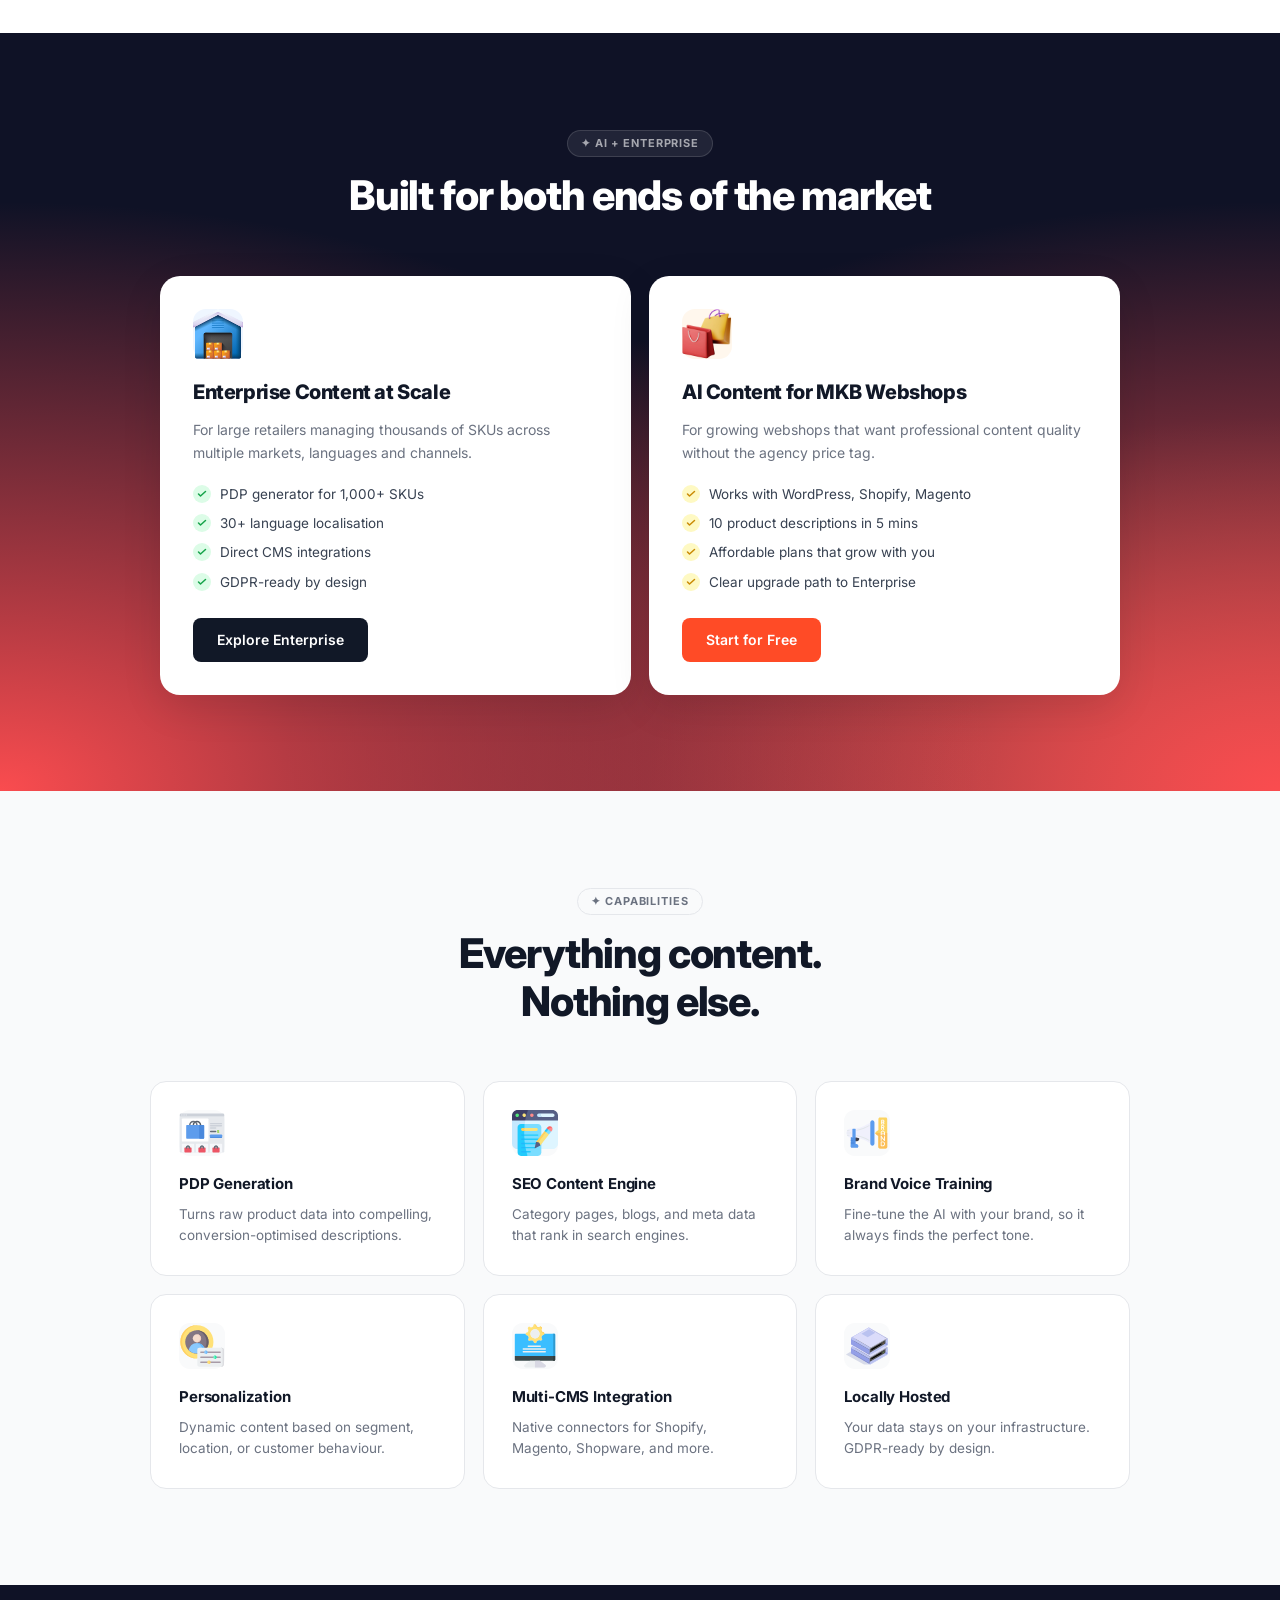
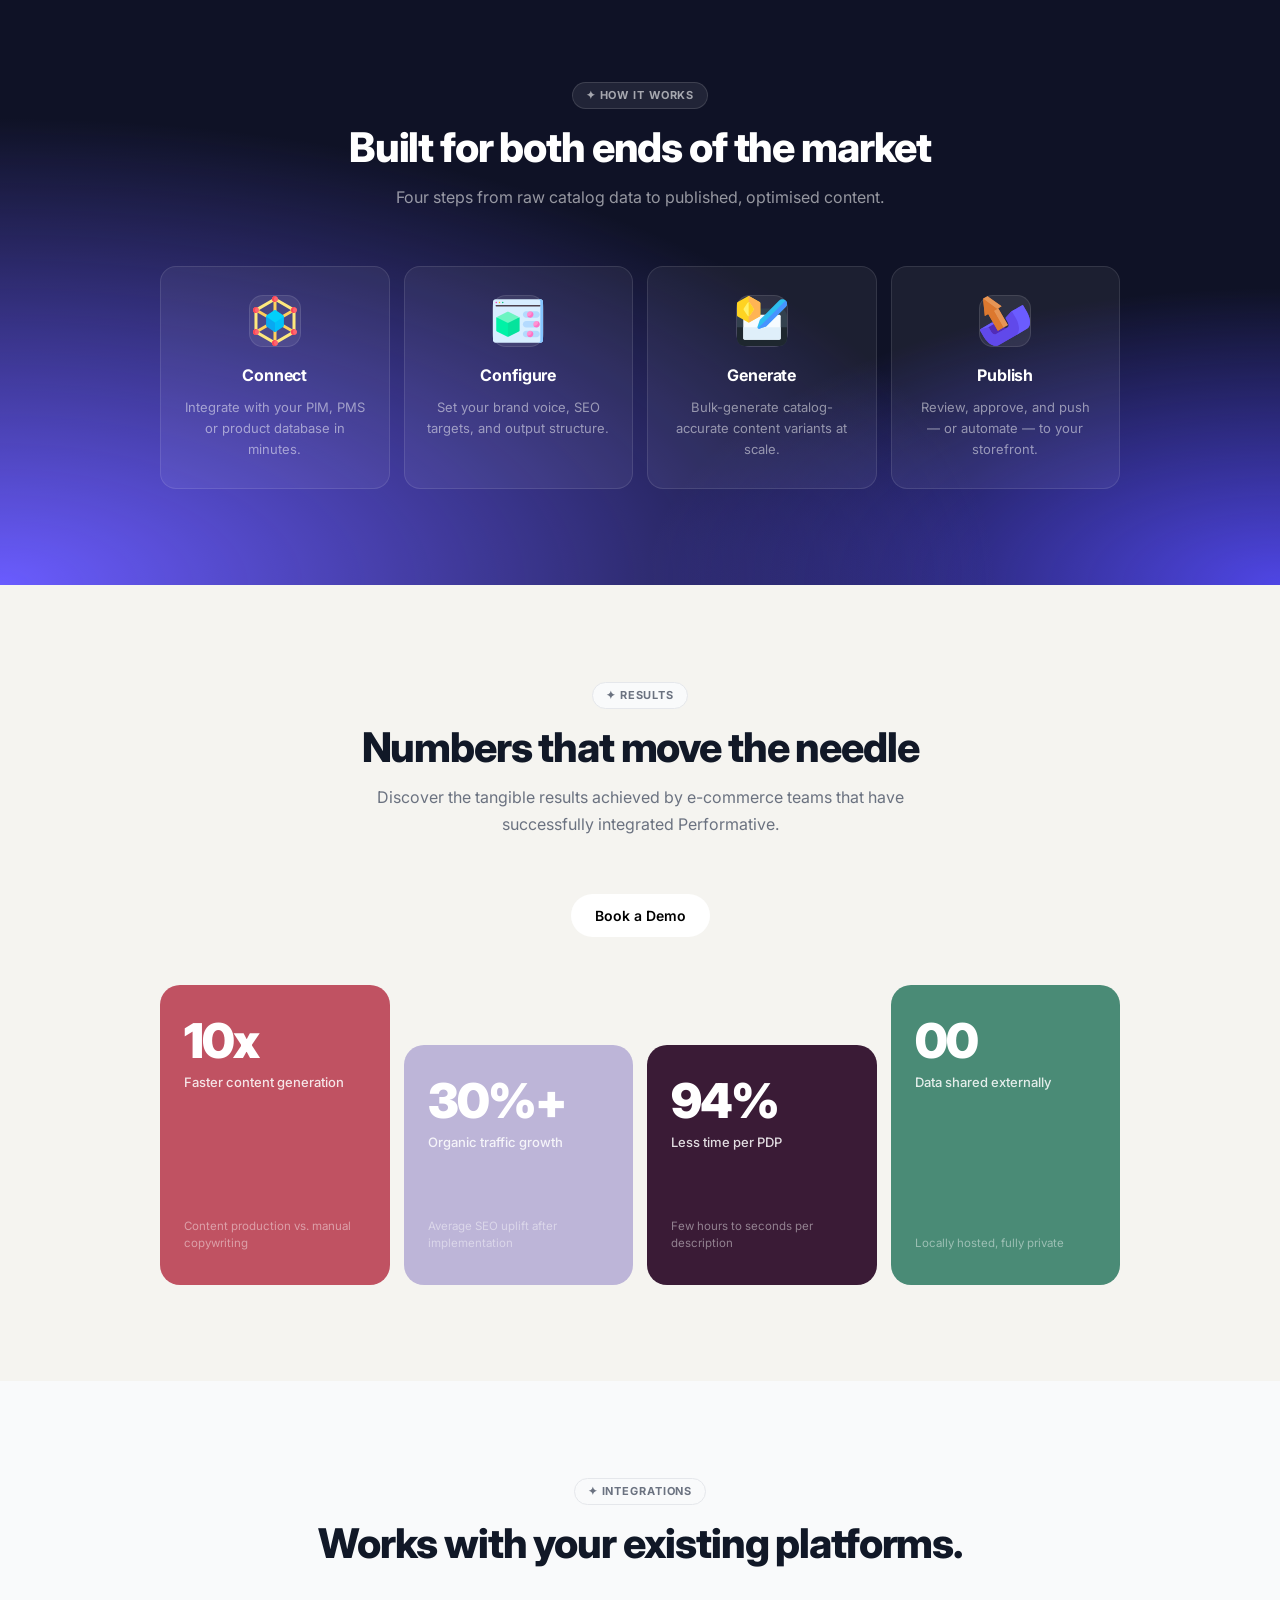
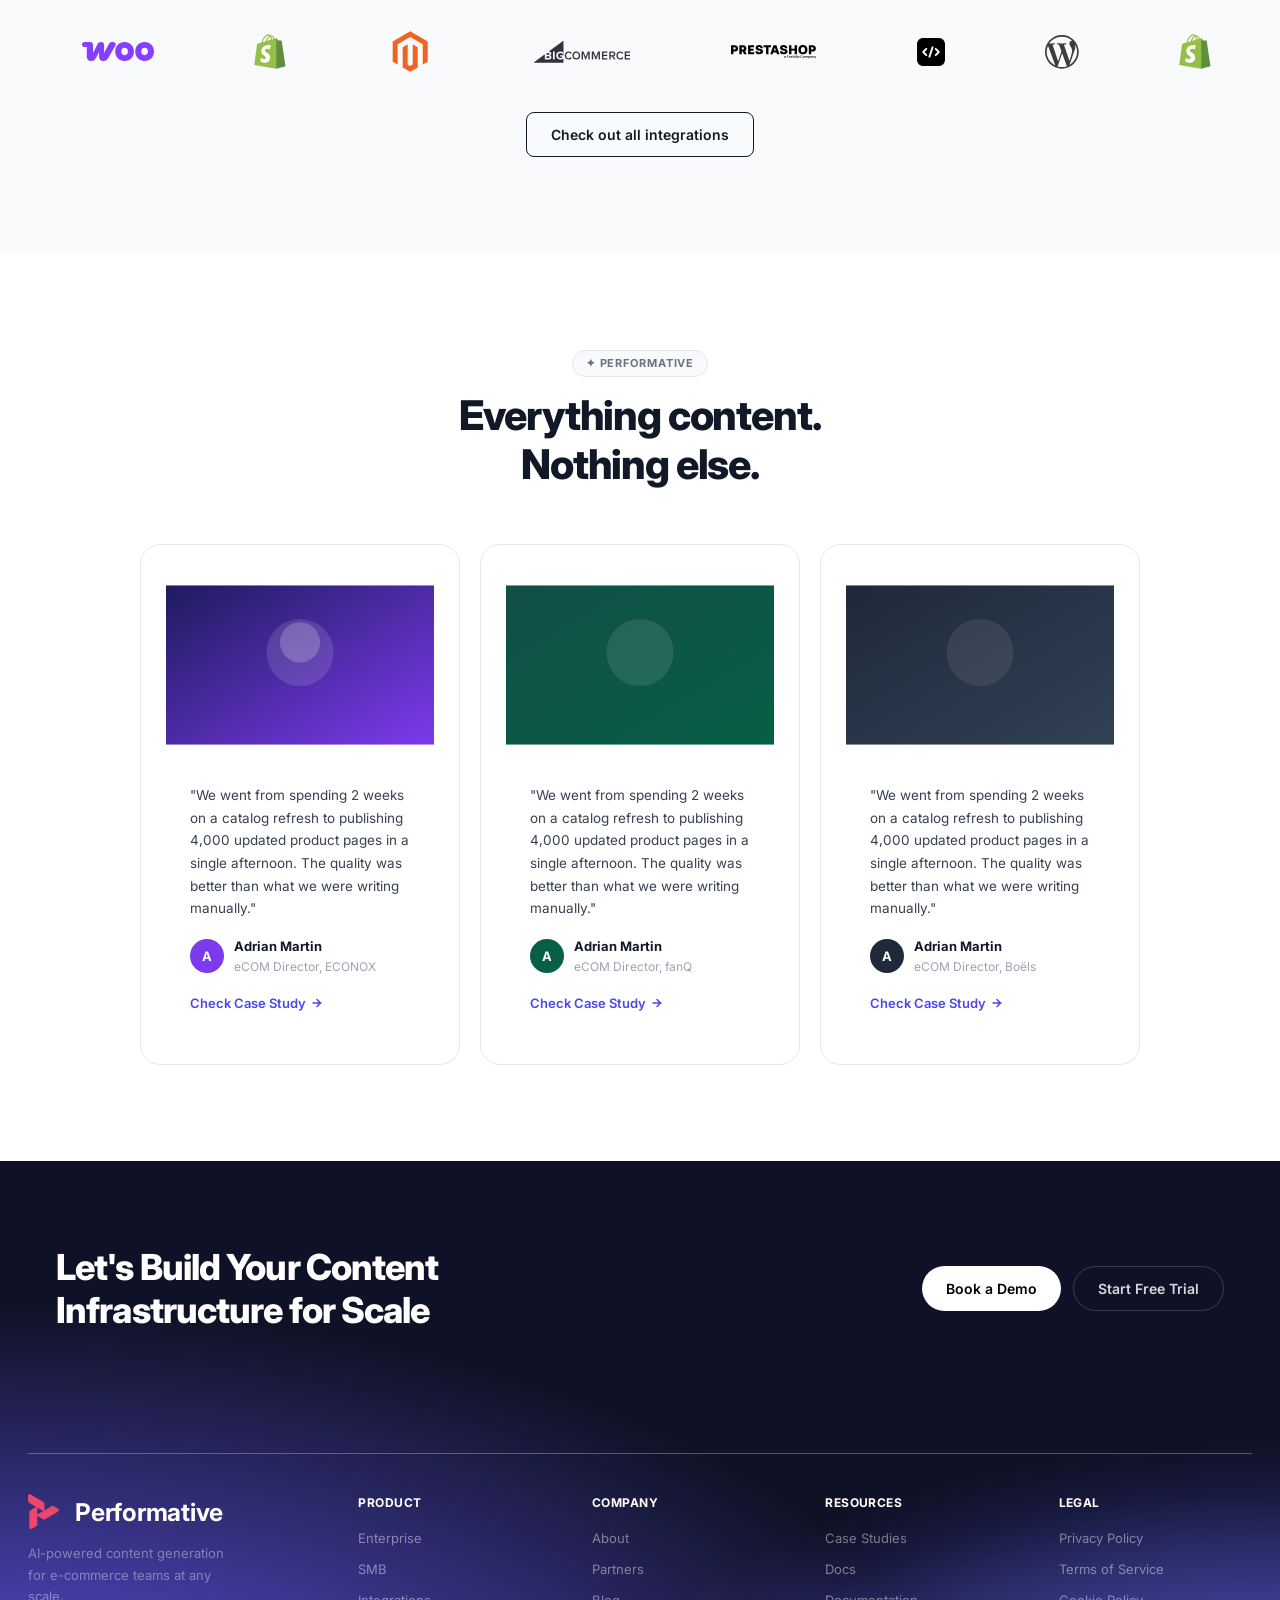
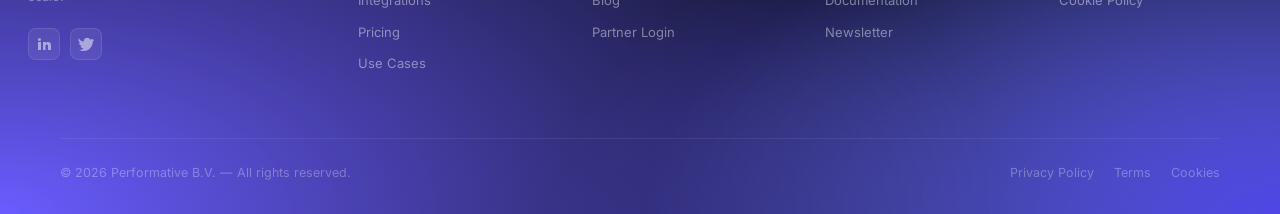
==== commit db6062ba: "change all section few changes like color, svg" ====
--- a/index.html
+++ b/index.html
@@ -1,31 +1,82 @@
-<!DOCTYPE html>
+<!doctype html>
 <html lang="en">
-<head>
-  <meta charset="UTF-8"/>
-  <meta name="viewport" content="width=device-width,initial-scale=1.0"/>
-  <title>Performative — From SKU to Story. Automatically.</title>
-  <link rel="preconnect" href="https://fonts.googleapis.com"/>
-  <link href="https://fonts.googleapis.com/css2?family=Inter:wght@300;400;500;600;700;800;900&display=swap" rel="stylesheet"/>
-  <link rel="stylesheet" href="css/global.css"/>
-  <link rel="stylesheet" href="css/home.css"/>
-</head>
-<body>
-
-<!-- ═══════════════════ NAVBAR ═══════════════════ -->
-<nav class="navbar" id="navbar">
-  <div class="container">
-    <a href="index.html" class="nav-logo">
-      <svg xmlns="http://www.w3.org/2000/svg" width="32" height="36" viewBox="0 0 32 36" fill="none">
-<path d="M8.92127 21.1957L24.057 12.389C24.2413 12.2817 24.4497 12.225 24.662 12.2243C24.8743 12.2235 25.0831 12.2789 25.2681 12.3849L29.984 15.0866C30.8086 15.559 30.8116 16.7668 29.9895 17.2435L16.6298 24.9902C16.447 25.0962 16.2402 25.1518 16.0299 25.1515C15.8196 25.1513 15.613 25.0953 15.4304 24.9889L8.92127 21.1957Z" fill="#EE466E"/>
-<path d="M8.92127 21.1957L24.057 12.389C24.2413 12.2817 24.4497 12.225 24.662 12.2243C24.8743 12.2235 25.0831 12.2789 25.2681 12.3849L29.984 15.0866C30.8086 15.559 30.8116 16.7668 29.9895 17.2435L16.6298 24.9902C16.447 25.0962 16.2402 25.1518 16.0299 25.1515C15.8196 25.1513 15.613 25.0953 15.4304 24.9889L8.92127 21.1957Z" stroke="#EE466E" stroke-width="0.9" stroke-miterlimit="10"/>
-<path d="M16.0907 17.1008L0.958829 8.28756C0.774553 8.18025 0.620749 8.02611 0.512435 7.84019C0.404122 7.65427 0.344999 7.44292 0.340839 7.22679L0.233904 1.71756C0.215184 0.754313 1.23569 0.138713 2.05622 0.618249L15.3901 8.41102C15.5725 8.51765 15.7244 8.67085 15.8309 8.85552C15.9375 9.04019 15.9949 9.24995 15.9975 9.4641L16.0907 17.1008Z" fill="#EE466E"/>
-<path d="M16.0907 17.1008L0.958829 8.28756C0.774553 8.18025 0.620749 8.02611 0.512435 7.84019C0.404122 7.65427 0.344999 7.44292 0.340839 7.22679L0.233904 1.71756C0.215184 0.754313 1.23569 0.138713 2.05622 0.618249L15.3901 8.41102C15.5725 8.51765 15.7244 8.67085 15.8309 8.85552C15.9375 9.04019 15.9949 9.24995 15.9975 9.4641L16.0907 17.1008Z" stroke="#EE466E" stroke-width="0.9" stroke-miterlimit="10"/>
-<path d="M8.94154 12.9266L8.86289 30.6786C8.86196 30.8948 8.80601 31.1071 8.70048 31.2946C8.59496 31.4822 8.44347 31.6387 8.26081 31.7489L3.60532 34.5572C2.79137 35.0482 1.76268 34.447 1.76838 33.4836L1.86045 17.8278C1.86174 17.6136 1.91783 17.4035 2.02319 17.2181C2.12854 17.0327 2.27953 16.8785 2.46125 16.7707L8.94154 12.9266Z" fill="#EE466E"/>
-<path d="M8.94154 12.9266L8.86289 30.6786C8.86196 30.8948 8.80601 31.1071 8.70048 31.2946C8.59496 31.4822 8.44347 31.6387 8.26081 31.7489L3.60532 34.5572C2.79137 35.0482 1.76268 34.447 1.76838 33.4836L1.86045 17.8278C1.86174 17.6136 1.91783 17.4035 2.02319 17.2181C2.12854 17.0327 2.27953 16.8785 2.46125 16.7707L8.94154 12.9266Z" stroke="#EE466E" stroke-width="0.9"/>
-</svg>
-      Performative
-    </a>
-    <div class="nav-links">
+  <head>
+    <meta charset="UTF-8" />
+    <meta name="viewport" content="width=device-width,initial-scale=1.0" />
+    <title>Performative — From SKU to Story. Automatically.</title>
+    <link rel="preconnect" href="https://fonts.googleapis.com" />
+    <link
+      href="https://fonts.googleapis.com/css2?family=Inter:wght@300;400;500;600;700;800;900&display=swap"
+      rel="stylesheet"
+    />
+    <link rel="stylesheet" href="css/global.css" />
+    <link rel="stylesheet" href="css/home.css" />
+  </head>
+  <body>
+    <!-- ═══════════════════ NAVBAR ═══════════════════ -->
+    <nav class="navbar" id="navbar">
+      <div class="container">
+        <a href="index.html" class="nav-logo">
+          <svg
+            xmlns="http://www.w3.org/2000/svg"
+            width="32"
+            height="36"
+            viewBox="0 0 32 36"
+            fill="none"
+          >
+            <path
+              d="M8.92127 21.1957L24.057 12.389C24.2413 12.2817 24.4497 12.225 24.662 12.2243C24.8743 12.2235 25.0831 12.2789 25.2681 12.3849L29.984 15.0866C30.8086 15.559 30.8116 16.7668 29.9895 17.2435L16.6298 24.9902C16.447 25.0962 16.2402 25.1518 16.0299 25.1515C15.8196 25.1513 15.613 25.0953 15.4304 24.9889L8.92127 21.1957Z"
+              fill="#EE466E"
+            />
+            <path
+              d="M8.92127 21.1957L24.057 12.389C24.2413 12.2817 24.4497 12.225 24.662 12.2243C24.8743 12.2235 25.0831 12.2789 25.2681 12.3849L29.984 15.0866C30.8086 15.559 30.8116 16.7668 29.9895 17.2435L16.6298 24.9902C16.447 25.0962 16.2402 25.1518 16.0299 25.1515C15.8196 25.1513 15.613 25.0953 15.4304 24.9889L8.92127 21.1957Z"
+              stroke="#EE466E"
+              stroke-width="0.9"
+              stroke-miterlimit="10"
+            />
+            <path
+              d="M16.0907 17.1008L0.958829 8.28756C0.774553 8.18025 0.620749 8.02611 0.512435 7.84019C0.404122 7.65427 0.344999 7.44292 0.340839 7.22679L0.233904 1.71756C0.215184 0.754313 1.23569 0.138713 2.05622 0.618249L15.3901 8.41102C15.5725 8.51765 15.7244 8.67085 15.8309 8.85552C15.9375 9.04019 15.9949 9.24995 15.9975 9.4641L16.0907 17.1008Z"
+              fill="#EE466E"
+            />
+            <path
+              d="M16.0907 17.1008L0.958829 8.28756C0.774553 8.18025 0.620749 8.02611 0.512435 7.84019C0.404122 7.65427 0.344999 7.44292 0.340839 7.22679L0.233904 1.71756C0.215184 0.754313 1.23569 0.138713 2.05622 0.618249L15.3901 8.41102C15.5725 8.51765 15.7244 8.67085 15.8309 8.85552C15.9375 9.04019 15.9949 9.24995 15.9975 9.4641L16.0907 17.1008Z"
+              stroke="#EE466E"
+              stroke-width="0.9"
+              stroke-miterlimit="10"
+            />
+            <path
+              d="M8.94154 12.9266L8.86289 30.6786C8.86196 30.8948 8.80601 31.1071 8.70048 31.2946C8.59496 31.4822 8.44347 31.6387 8.26081 31.7489L3.60532 34.5572C2.79137 35.0482 1.76268 34.447 1.76838 33.4836L1.86045 17.8278C1.86174 17.6136 1.91783 17.4035 2.02319 17.2181C2.12854 17.0327 2.27953 16.8785 2.46125 16.7707L8.94154 12.9266Z"
+              fill="#EE466E"
+            />
+            <path
+              d="M8.94154 12.9266L8.86289 30.6786C8.86196 30.8948 8.80601 31.1071 8.70048 31.2946C8.59496 31.4822 8.44347 31.6387 8.26081 31.7489L3.60532 34.5572C2.79137 35.0482 1.76268 34.447 1.76838 33.4836L1.86045 17.8278C1.86174 17.6136 1.91783 17.4035 2.02319 17.2181C2.12854 17.0327 2.27953 16.8785 2.46125 16.7707L8.94154 12.9266Z"
+              stroke="#EE466E"
+              stroke-width="0.9"
+            />
+          </svg>
+          Performative
+        </a>
+        <div class="nav-links">
+          <a href="index.html">Home</a>
+          <a href="enterprise.html">Enterprise</a>
+          <a href="smb.html">SMB</a>
+          <a href="integrations.html">Integrations</a>
+          <a href="pricing.html">Pricing</a>
+          <a href="case-studies.html">Case Studies</a>
+          <a href="partner.html">Partners</a>
+        </div>
+        <a href="pricing.html" class="nav-cta">Book a Demo</a>
+        <div
+          class="nav-burger"
+          id="nav-burger"
+          role="button"
+          aria-label="Toggle menu"
+        >
+          <span></span><span></span><span></span>
+        </div>
+      </div>
+    </nav>
+    <div class="nav-mobile" id="nav-mobile">
       <a href="index.html">Home</a>
       <a href="enterprise.html">Enterprise</a>
       <a href="smb.html">SMB</a>
@@ -33,1433 +84,4904 @@
       <a href="pricing.html">Pricing</a>
       <a href="case-studies.html">Case Studies</a>
       <a href="partner.html">Partners</a>
+      <a href="pricing.html" class="nav-cta">Book a Demo</a>
     </div>
-    <a href="pricing.html" class="nav-cta">Book a Demo</a>
-    <div class="nav-burger" id="nav-burger" role="button" aria-label="Toggle menu">
-      <span></span><span></span><span></span>
-    </div>
-  </div>
-</nav>
-<div class="nav-mobile" id="nav-mobile">
-  <a href="index.html">Home</a>
-  <a href="enterprise.html">Enterprise</a>
-  <a href="smb.html">SMB</a>
-  <a href="integrations.html">Integrations</a>
-  <a href="pricing.html">Pricing</a>
-  <a href="case-studies.html">Case Studies</a>
-  <a href="partner.html">Partners</a>
-  <a href="pricing.html" class="nav-cta">Book a Demo</a>
-</div>
 
-<!-- ═══════════════════ HERO ═══════════════════ -->
-<section class="hero">
-  <div class="hero-inner">
-    <div>
-      <div class="hero-eyebrow"><span class="hero-dot"></span>AI-Powered Content Generation</div>
-      <h1 class="hero-title">From SKU to Story.<br/>Automatically.</h1>
-      <p class="hero-sub">Generate optimized product descriptions, SEO content, and personalized experiences — from your product data, on your infrastructure, at any scale.</p>
-      <div class="hero-btns">
-        <a href="pricing.html" class="btn btn-primary">Book a Demo</a>
-        <a href="smb.html" class="btn btn-ghost">
-          <svg width="14" height="14" viewBox="0 0 14 14" fill="none"><circle cx="7" cy="7" r="6.5" stroke="rgba(255,255,255,.5)" stroke-width="1"/><path d="M5.5 4.5L9.5 7L5.5 9.5V4.5Z" fill="rgba(255,255,255,.8)"/></svg>
-          View Free Trial
-        </a>
-      </div>
-    </div>
-    <div class="hero-cards">
-      <!-- Left: Raw product data -->
-      <div class="hero-card">
-        <div class="hc-label">Raw Product Data</div>
-        <div class="code-block">
-          <div><span class="cm">sku: </span><span class="cs">NK-AM90-WH</span></div>
-          <div><span class="cm">name: </span><span class="cs">Air Max 90</span></div>
-          <div><span class="cm">brand: </span><span class="cs">Nike</span></div>
-          <div><span class="cm">cat: </span><span class="cs">sneakers</span></div>
-          <div><span class="cm">color: </span><span class="cs">white/grey</span></div>
-          <div><span class="cm">size: </span><span class="cs">[36-46]</span></div>
-          <div><span class="cm">price: </span><span class="cs">€149.99</span></div>
-          <div><span class="cm">material: </span><span class="cs">leather, mesh</span></div>
+    <!-- ═══════════════════ HERO ═══════════════════ -->
+    <section class="hero">
+      <div class="hero-inner">
+        <div>
+          <div class="hero-eyebrow">
+            <span class="hero-dot"></span>AI-Powered Content Generation
+          </div>
+          <h1 class="hero-title">From SKU to Story.<br />Automatically.</h1>
+          <p class="hero-sub">
+            Generate optimized product descriptions, SEO content, and
+            personalized experiences — from your product data, on your
+            infrastructure, at any scale.
+          </p>
+          <div class="hero-btns">
+            <a href="pricing.html" class="btn btn-primary">Book a Demo</a>
+            <a href="smb.html" class="btn btn-ghost">
+              <svg width="14" height="14" viewBox="0 0 14 14" fill="none">
+                <circle
+                  cx="7"
+                  cy="7"
+                  r="6.5"
+                  stroke="rgba(255,255,255,.5)"
+                  stroke-width="1"
+                />
+                <path
+                  d="M5.5 4.5L9.5 7L5.5 9.5V4.5Z"
+                  fill="rgba(255,255,255,.8)"
+                />
+              </svg>
+              View Free Trial
+            </a>
+          </div>
+        </div>
+        <div class="hero-cards">
+          <!-- Left: Raw product data -->
+          <div class="hero-card">
+            <div class="hc-label">Raw Product Data</div>
+            <div class="code-block">
+              <div>
+                <span class="cm">sku: </span><span class="cs">NK-AM90-WH</span>
+              </div>
+              <div>
+                <span class="cm">name: </span><span class="cs">Air Max 90</span>
+              </div>
+              <div>
+                <span class="cm">brand: </span><span class="cs">Nike</span>
+              </div>
+              <div>
+                <span class="cm">cat: </span><span class="cs">sneakers</span>
+              </div>
+              <div>
+                <span class="cm">color: </span
+                ><span class="cs">white/grey</span>
+              </div>
+              <div>
+                <span class="cm">size: </span><span class="cs">[36-46]</span>
+              </div>
+              <div>
+                <span class="cm">price: </span><span class="cs">€149.99</span>
+              </div>
+              <div>
+                <span class="cm">material: </span
+                ><span class="cs">leather, mesh</span>
+              </div>
+            </div>
+          </div>
+          <!-- Center connector -->
+          <div class="hero-connector">
+            <div class="hc-line"></div>
+            <div class="hc-logo-box">
+              <svg
+                xmlns="http://www.w3.org/2000/svg"
+                width="22"
+                height="25"
+                viewBox="0 0 32 36"
+                fill="none"
+              >
+                <path
+                  d="M9.13757 21.1957L24.2733 12.389C24.4576 12.2817 24.666 12.225 24.8783 12.2243C25.0906 12.2235 25.2994 12.2789 25.4844 12.3849L30.2003 15.0866C31.0249 15.559 31.0279 16.7668 30.2058 17.2435L16.8461 24.9902C16.6633 25.0962 16.4565 25.1518 16.2462 25.1515C16.0359 25.1513 15.8293 25.0953 15.6467 24.9889L9.13757 21.1957Z"
+                  fill="white"
+                  stroke="white"
+                  stroke-width="0.9"
+                  stroke-miterlimit="10"
+                />
+                <path
+                  d="M16.307 17.1008L1.17513 8.28755C0.990854 8.18024 0.83705 8.0261 0.728736 7.84018C0.620423 7.65426 0.5613 7.44291 0.55714 7.22678L0.450205 1.71755C0.431485 0.754305 1.45199 0.138705 2.27252 0.618241L15.6064 8.41101C15.7888 8.51764 15.9407 8.67085 16.0472 8.85552C16.1538 9.04018 16.2112 9.24994 16.2138 9.4641L16.307 17.1008Z"
+                  fill="white"
+                  stroke="white"
+                  stroke-width="0.9"
+                  stroke-miterlimit="10"
+                />
+                <path
+                  d="M9.15781 12.9266L9.07915 30.6786C9.07823 30.8948 9.02227 31.107 8.91674 31.2946C8.81122 31.4822 8.65973 31.6387 8.47707 31.7489L3.82158 34.5572C3.00764 35.0482 1.97894 34.447 1.98464 33.4836L2.07671 17.8278C2.078 17.6136 2.13409 17.4034 2.23945 17.2181C2.3448 17.0327 2.49579 16.8785 2.67751 16.7707L9.15781 12.9266Z"
+                  fill="white"
+                  stroke="white"
+                  stroke-width="0.9"
+                />
+              </svg>
+            </div>
+            <div class="hc-line"></div>
+          </div>
+          <!-- Right: Published content -->
+          <div class="hero-card">
+            <div class="hc-label">Published Content</div>
+            <p class="hc-text">
+              The iconic silhouette, reimagined. Premium leather and breathable
+              mesh upper with visible Air cushioning delivers all-day comfort
+              and street-ready style.
+            </p>
+            <div class="hc-tags">
+              <span class="hc-tag">SEO optimized</span>
+              <span class="hc-tag">On Brand</span>
+            </div>
+          </div>
         </div>
       </div>
-      <!-- Center connector -->
-      <div class="hero-connector">
-        <div class="hc-line"></div>
-        <div class="hc-logo-box">
-          <svg xmlns="http://www.w3.org/2000/svg" width="22" height="25" viewBox="0 0 32 36" fill="none">
-            <path d="M9.13757 21.1957L24.2733 12.389C24.4576 12.2817 24.666 12.225 24.8783 12.2243C25.0906 12.2235 25.2994 12.2789 25.4844 12.3849L30.2003 15.0866C31.0249 15.559 31.0279 16.7668 30.2058 17.2435L16.8461 24.9902C16.6633 25.0962 16.4565 25.1518 16.2462 25.1515C16.0359 25.1513 15.8293 25.0953 15.6467 24.9889L9.13757 21.1957Z" fill="white" stroke="white" stroke-width="0.9" stroke-miterlimit="10"/>
-            <path d="M16.307 17.1008L1.17513 8.28755C0.990854 8.18024 0.83705 8.0261 0.728736 7.84018C0.620423 7.65426 0.5613 7.44291 0.55714 7.22678L0.450205 1.71755C0.431485 0.754305 1.45199 0.138705 2.27252 0.618241L15.6064 8.41101C15.7888 8.51764 15.9407 8.67085 16.0472 8.85552C16.1538 9.04018 16.2112 9.24994 16.2138 9.4641L16.307 17.1008Z" fill="white" stroke="white" stroke-width="0.9" stroke-miterlimit="10"/>
-            <path d="M9.15781 12.9266L9.07915 30.6786C9.07823 30.8948 9.02227 31.107 8.91674 31.2946C8.81122 31.4822 8.65973 31.6387 8.47707 31.7489L3.82158 34.5572C3.00764 35.0482 1.97894 34.447 1.98464 33.4836L2.07671 17.8278C2.078 17.6136 2.13409 17.4034 2.23945 17.2181C2.3448 17.0327 2.49579 16.8785 2.67751 16.7707L9.15781 12.9266Z" fill="white" stroke="white" stroke-width="0.9"/>
-          </svg>
+    </section>
+
+    <!-- ═══════════════════ MARQUEE ═══════════════════ -->
+    <div class="logo-strip">
+      <div class="marquee-wrap">
+        <div class="marquee-inner">
+          <span class="m-logo"
+            ><svg
+              xmlns="http://www.w3.org/2000/svg"
+              width="55"
+              height="20"
+              viewBox="0 0 55 20"
+              fill="none"
+            >
+              <g clip-path="url(#clip0_11_90)">
+                <path
+                  fill-rule="evenodd"
+                  clip-rule="evenodd"
+                  d="M7.46248 0.9025V1.9715C7.4628 2.08986 7.44039 2.20712 7.39654 2.31657C7.35268 2.42602 7.28824 2.5255 7.20691 2.60934C7.12558 2.69317 7.02894 2.75969 6.92255 2.80511C6.81615 2.85052 6.70208 2.87393 6.58686 2.874H5.57399C4.5835 2.898 4.37615 4.133 4.37615 5.202V7.2685H5.82708C5.94226 7.26863 6.05628 7.29209 6.16262 7.33753C6.26896 7.38298 6.36553 7.44952 6.44682 7.53334C6.5281 7.61717 6.59249 7.71663 6.63632 7.82605C6.68014 7.93546 6.70254 8.05268 6.70222 8.171V9.24C6.70254 9.35832 6.68014 9.47553 6.63632 9.58495C6.59249 9.69437 6.5281 9.79383 6.44682 9.87766C6.36553 9.96148 6.26896 10.028 6.16262 10.0735C6.05628 10.1189 5.94226 10.1424 5.82708 10.1425H4.37615V18.8125C4.37647 18.9308 4.35408 19.048 4.31026 19.1575C4.26643 19.2669 4.20204 19.3663 4.12075 19.4502C4.03947 19.534 3.9429 19.6005 3.83656 19.646C3.73022 19.6914 3.6162 19.7149 3.50102 19.715H2.4643C2.34912 19.7149 2.2351 19.6914 2.12876 19.646C2.02242 19.6005 1.92585 19.534 1.84456 19.4502C1.76328 19.3663 1.69888 19.2669 1.65506 19.1575C1.61124 19.048 1.58884 18.9308 1.58916 18.8125V10.1425H0.875136C0.759961 10.1424 0.645941 10.1189 0.539601 10.0735C0.43326 10.028 0.336686 9.96148 0.255403 9.87766C0.17412 9.79383 0.109725 9.69437 0.0659004 9.58495C0.0220761 9.47553 -0.00031662 9.35832 3.38184e-06 9.24V8.171C-0.00031662 8.05268 0.0220761 7.93546 0.0659004 7.82605C0.109725 7.71663 0.17412 7.61717 0.255403 7.53334C0.336686 7.44952 0.43326 7.38298 0.539601 7.33753C0.645941 7.29209 0.759961 7.26863 0.875136 7.2685H1.58916V5.202C1.58916 1.354 3.75412 0 5.59735 0H6.58735C6.70256 6.52979e-05 6.81664 0.0234756 6.92303 0.0688905C7.02943 0.114305 7.12606 0.180833 7.2074 0.264664C7.28873 0.348495 7.35317 0.447984 7.39702 0.557433C7.44088 0.666882 7.46329 0.784142 7.46297 0.9025M55 17.7435V18.812C55.0004 18.9304 54.978 19.0476 54.9342 19.1571C54.8904 19.2666 54.8261 19.3661 54.7448 19.45C54.6635 19.5339 54.5669 19.6004 54.4605 19.6459C54.3541 19.6914 54.2401 19.7149 54.1249 19.715H53.0653C52.121 19.715 51.4532 19.3585 50.4856 18.4325C49.1272 19.406 47.4923 20 45.7186 20C40.9974 20 37.1737 15.843 37.1737 10.7365C37.0705 5.7515 40.8864 1.615 45.7186 1.4725C50.4404 1.4725 54.2865 5.6295 54.2865 10.7365C54.2865 12.874 53.6187 14.8455 52.49 16.4135C52.6744 16.5795 52.8355 16.6985 52.9738 16.746C53.2288 16.847 53.534 16.8445 53.9185 16.842L54.1254 16.841C54.2405 16.8411 54.3546 16.8646 54.4609 16.91C54.5672 16.9555 54.6638 17.022 54.7451 17.1058C54.8264 17.1897 54.8908 17.2891 54.9346 17.3985C54.9784 17.508 55.0003 17.6252 55 17.7435ZM50.4632 14.3465C51.139 13.2704 51.4989 12.0171 51.5 10.7365C51.5 7.221 48.9203 4.3465 45.7191 4.3465C42.5408 4.3465 39.9612 7.221 39.9612 10.7365C39.9612 14.252 42.5408 17.102 45.7191 17.102C46.7325 17.102 47.6534 16.8405 48.4827 16.342L46.8707 14.703C46.7885 14.6189 46.7233 14.519 46.6788 14.4089C46.6343 14.2989 46.6114 14.1809 46.6114 14.0618C46.6114 13.9426 46.6343 13.8246 46.6788 13.7146C46.7233 13.6045 46.7885 13.5046 46.8707 13.4205L47.6076 12.6605C47.7737 12.4997 47.9944 12.4121 48.2226 12.4165C48.4508 12.4208 48.6682 12.5169 48.8283 12.684L50.4632 14.3465ZM35.3762 18.7885V17.72C35.374 17.504 35.296 17.2962 35.1563 17.1347C35.0167 16.9733 34.8249 16.8691 34.6164 16.8415V12.542C34.6164 9.858 33.2804 6.984 29.1578 6.984H29.1344C28.0296 6.984 27.1311 7.1975 26.3942 7.554C26.2788 7.2215 25.9561 6.984 25.5877 6.984H23.7916C23.6764 6.98407 23.5624 7.00748 23.456 7.05289C23.3496 7.09831 23.2529 7.16483 23.1716 7.24866C23.0903 7.3325 23.0258 7.43198 22.982 7.54143C22.9381 7.65088 22.9157 7.76814 22.916 7.8865V8.9555C22.916 9.4065 23.2616 9.787 23.6763 9.8345V18.7895C23.676 18.9078 23.6985 19.0249 23.7423 19.1343C23.7862 19.2437 23.8506 19.3431 23.9319 19.4268C24.0131 19.5106 24.1097 19.5771 24.216 19.6225C24.3223 19.6679 24.4363 19.6914 24.5514 19.6915H25.5881C25.7033 19.6913 25.8172 19.6678 25.9235 19.6223C26.0298 19.5768 26.1263 19.5103 26.2076 19.4265C26.2888 19.3427 26.3531 19.2432 26.3969 19.1338C26.4407 19.0245 26.4631 18.9073 26.4628 18.789V12.494C26.4862 10.689 27.2464 9.8575 29.1578 9.8575C31.0463 9.8575 31.8294 10.7125 31.8294 12.5175V18.7885C31.8291 18.9068 31.8515 19.024 31.8953 19.1335C31.9391 19.2429 32.0035 19.3423 32.0848 19.4262C32.1661 19.51 32.2627 19.5765 32.369 19.622C32.4754 19.6674 32.5894 19.6909 32.7046 19.691H34.5011C34.6162 19.6909 34.7303 19.6674 34.8366 19.622C34.9429 19.5765 35.0395 19.51 35.1208 19.4262C35.2021 19.3423 35.2665 19.2429 35.3103 19.1335C35.3541 19.024 35.3765 18.9068 35.3762 18.7885ZM14.5098 6.9835C18.0103 6.9835 20.8664 9.905 20.8664 13.4915C20.8664 17.0785 18.0103 20 14.5098 20C10.9859 20 8.12978 17.0785 8.12978 13.4915C8.12978 9.9045 10.9859 6.9835 14.5098 6.9835ZM18.0799 13.4915C18.0799 15.4865 16.4908 17.1255 14.5103 17.1255C12.5293 17.1255 10.9173 15.487 10.9173 13.4915C10.9173 11.496 12.5293 9.8575 14.5103 9.8575C16.4912 9.8575 18.0799 11.4965 18.0799 13.4915Z"
+                  fill="white"
+                />
+              </g>
+              <defs>
+                <clipPath id="clip0_11_90">
+                  <rect width="55" height="20" fill="white" />
+                </clipPath>
+              </defs></svg
+          ></span>
+          <span class="m-logo"
+            ><svg
+              xmlns="http://www.w3.org/2000/svg"
+              xmlns:xlink="http://www.w3.org/1999/xlink"
+              width="50"
+              height="24"
+              viewBox="0 0 50 24"
+              fill="none"
+            >
+              <rect width="50" height="24" fill="url(#pattern0_11_88)" />
+              <defs>
+                <pattern
+                  id="pattern0_11_88"
+                  patternContentUnits="objectBoundingBox"
+                  width="1"
+                  height="1"
+                >
+                  <use
+                    xlink:href="#image0_11_88"
+                    transform="matrix(0.00428571 0 0 0.00892857 -0.0142857 0)"
+                  />
+                </pattern>
+                <image
+                  id="image0_11_88"
+                  width="240"
+                  height="112"
+                  preserveAspectRatio="none"
+                  xlink:href="[data-uri]"
+                />
+              </defs></svg
+          ></span>
+          <span class="m-logo"
+            ><svg
+              xmlns="http://www.w3.org/2000/svg"
+              xmlns:xlink="http://www.w3.org/1999/xlink"
+              width="108"
+              height="19"
+              viewBox="0 0 108 19"
+              fill="none"
+            >
+              <rect width="108" height="19" fill="url(#pattern0_11_83)" />
+              <defs>
+                <pattern
+                  id="pattern0_11_83"
+                  patternContentUnits="objectBoundingBox"
+                  width="1"
+                  height="1"
+                >
+                  <use
+                    xlink:href="#image0_11_83"
+                    transform="matrix(0.00427767 0 0 0.0243152 -0.231481 -0.738073)"
+                  />
+                </pattern>
+                <image
+                  id="image0_11_83"
+                  width="342"
+                  height="104"
+                  preserveAspectRatio="none"
+                  xlink:href="[data-uri]"
+                />
+              </defs></svg
+          ></span>
+          <span class="m-logo"
+            ><svg
+              xmlns="http://www.w3.org/2000/svg"
+              width="55"
+              height="20"
+              viewBox="0 0 55 20"
+              fill="none"
+            >
+              <g clip-path="url(#clip0_11_90)">
+                <path
+                  fill-rule="evenodd"
+                  clip-rule="evenodd"
+                  d="M7.46248 0.9025V1.9715C7.4628 2.08986 7.44039 2.20712 7.39654 2.31657C7.35268 2.42602 7.28824 2.5255 7.20691 2.60934C7.12558 2.69317 7.02894 2.75969 6.92255 2.80511C6.81615 2.85052 6.70208 2.87393 6.58686 2.874H5.57399C4.5835 2.898 4.37615 4.133 4.37615 5.202V7.2685H5.82708C5.94226 7.26863 6.05628 7.29209 6.16262 7.33753C6.26896 7.38298 6.36553 7.44952 6.44682 7.53334C6.5281 7.61717 6.59249 7.71663 6.63632 7.82605C6.68014 7.93546 6.70254 8.05268 6.70222 8.171V9.24C6.70254 9.35832 6.68014 9.47553 6.63632 9.58495C6.59249 9.69437 6.5281 9.79383 6.44682 9.87766C6.36553 9.96148 6.26896 10.028 6.16262 10.0735C6.05628 10.1189 5.94226 10.1424 5.82708 10.1425H4.37615V18.8125C4.37647 18.9308 4.35408 19.048 4.31026 19.1575C4.26643 19.2669 4.20204 19.3663 4.12075 19.4502C4.03947 19.534 3.9429 19.6005 3.83656 19.646C3.73022 19.6914 3.6162 19.7149 3.50102 19.715H2.4643C2.34912 19.7149 2.2351 19.6914 2.12876 19.646C2.02242 19.6005 1.92585 19.534 1.84456 19.4502C1.76328 19.3663 1.69888 19.2669 1.65506 19.1575C1.61124 19.048 1.58884 18.9308 1.58916 18.8125V10.1425H0.875136C0.759961 10.1424 0.645941 10.1189 0.539601 10.0735C0.43326 10.028 0.336686 9.96148 0.255403 9.87766C0.17412 9.79383 0.109725 9.69437 0.0659004 9.58495C0.0220761 9.47553 -0.00031662 9.35832 3.38184e-06 9.24V8.171C-0.00031662 8.05268 0.0220761 7.93546 0.0659004 7.82605C0.109725 7.71663 0.17412 7.61717 0.255403 7.53334C0.336686 7.44952 0.43326 7.38298 0.539601 7.33753C0.645941 7.29209 0.759961 7.26863 0.875136 7.2685H1.58916V5.202C1.58916 1.354 3.75412 0 5.59735 0H6.58735C6.70256 6.52979e-05 6.81664 0.0234756 6.92303 0.0688905C7.02943 0.114305 7.12606 0.180833 7.2074 0.264664C7.28873 0.348495 7.35317 0.447984 7.39702 0.557433C7.44088 0.666882 7.46329 0.784142 7.46297 0.9025M55 17.7435V18.812C55.0004 18.9304 54.978 19.0476 54.9342 19.1571C54.8904 19.2666 54.8261 19.3661 54.7448 19.45C54.6635 19.5339 54.5669 19.6004 54.4605 19.6459C54.3541 19.6914 54.2401 19.7149 54.1249 19.715H53.0653C52.121 19.715 51.4532 19.3585 50.4856 18.4325C49.1272 19.406 47.4923 20 45.7186 20C40.9974 20 37.1737 15.843 37.1737 10.7365C37.0705 5.7515 40.8864 1.615 45.7186 1.4725C50.4404 1.4725 54.2865 5.6295 54.2865 10.7365C54.2865 12.874 53.6187 14.8455 52.49 16.4135C52.6744 16.5795 52.8355 16.6985 52.9738 16.746C53.2288 16.847 53.534 16.8445 53.9185 16.842L54.1254 16.841C54.2405 16.8411 54.3546 16.8646 54.4609 16.91C54.5672 16.9555 54.6638 17.022 54.7451 17.1058C54.8264 17.1897 54.8908 17.2891 54.9346 17.3985C54.9784 17.508 55.0003 17.6252 55 17.7435ZM50.4632 14.3465C51.139 13.2704 51.4989 12.0171 51.5 10.7365C51.5 7.221 48.9203 4.3465 45.7191 4.3465C42.5408 4.3465 39.9612 7.221 39.9612 10.7365C39.9612 14.252 42.5408 17.102 45.7191 17.102C46.7325 17.102 47.6534 16.8405 48.4827 16.342L46.8707 14.703C46.7885 14.6189 46.7233 14.519 46.6788 14.4089C46.6343 14.2989 46.6114 14.1809 46.6114 14.0618C46.6114 13.9426 46.6343 13.8246 46.6788 13.7146C46.7233 13.6045 46.7885 13.5046 46.8707 13.4205L47.6076 12.6605C47.7737 12.4997 47.9944 12.4121 48.2226 12.4165C48.4508 12.4208 48.6682 12.5169 48.8283 12.684L50.4632 14.3465ZM35.3762 18.7885V17.72C35.374 17.504 35.296 17.2962 35.1563 17.1347C35.0167 16.9733 34.8249 16.8691 34.6164 16.8415V12.542C34.6164 9.858 33.2804 6.984 29.1578 6.984H29.1344C28.0296 6.984 27.1311 7.1975 26.3942 7.554C26.2788 7.2215 25.9561 6.984 25.5877 6.984H23.7916C23.6764 6.98407 23.5624 7.00748 23.456 7.05289C23.3496 7.09831 23.2529 7.16483 23.1716 7.24866C23.0903 7.3325 23.0258 7.43198 22.982 7.54143C22.9381 7.65088 22.9157 7.76814 22.916 7.8865V8.9555C22.916 9.4065 23.2616 9.787 23.6763 9.8345V18.7895C23.676 18.9078 23.6985 19.0249 23.7423 19.1343C23.7862 19.2437 23.8506 19.3431 23.9319 19.4268C24.0131 19.5106 24.1097 19.5771 24.216 19.6225C24.3223 19.6679 24.4363 19.6914 24.5514 19.6915H25.5881C25.7033 19.6913 25.8172 19.6678 25.9235 19.6223C26.0298 19.5768 26.1263 19.5103 26.2076 19.4265C26.2888 19.3427 26.3531 19.2432 26.3969 19.1338C26.4407 19.0245 26.4631 18.9073 26.4628 18.789V12.494C26.4862 10.689 27.2464 9.8575 29.1578 9.8575C31.0463 9.8575 31.8294 10.7125 31.8294 12.5175V18.7885C31.8291 18.9068 31.8515 19.024 31.8953 19.1335C31.9391 19.2429 32.0035 19.3423 32.0848 19.4262C32.1661 19.51 32.2627 19.5765 32.369 19.622C32.4754 19.6674 32.5894 19.6909 32.7046 19.691H34.5011C34.6162 19.6909 34.7303 19.6674 34.8366 19.622C34.9429 19.5765 35.0395 19.51 35.1208 19.4262C35.2021 19.3423 35.2665 19.2429 35.3103 19.1335C35.3541 19.024 35.3765 18.9068 35.3762 18.7885ZM14.5098 6.9835C18.0103 6.9835 20.8664 9.905 20.8664 13.4915C20.8664 17.0785 18.0103 20 14.5098 20C10.9859 20 8.12978 17.0785 8.12978 13.4915C8.12978 9.9045 10.9859 6.9835 14.5098 6.9835ZM18.0799 13.4915C18.0799 15.4865 16.4908 17.1255 14.5103 17.1255C12.5293 17.1255 10.9173 15.487 10.9173 13.4915C10.9173 11.496 12.5293 9.8575 14.5103 9.8575C16.4912 9.8575 18.0799 11.4965 18.0799 13.4915Z"
+                  fill="white"
+                />
+              </g>
+              <defs>
+                <clipPath id="clip0_11_90">
+                  <rect width="55" height="20" fill="white" />
+                </clipPath>
+              </defs></svg
+          ></span>
+          <span class="m-logo"
+            ><svg
+              xmlns="http://www.w3.org/2000/svg"
+              xmlns:xlink="http://www.w3.org/1999/xlink"
+              width="50"
+              height="24"
+              viewBox="0 0 50 24"
+              fill="none"
+            >
+              <rect width="50" height="24" fill="url(#pattern0_11_88)" />
+              <defs>
+                <pattern
+                  id="pattern0_11_88"
+                  patternContentUnits="objectBoundingBox"
+                  width="1"
+                  height="1"
+                >
+                  <use
+                    xlink:href="#image0_11_88"
+                    transform="matrix(0.00428571 0 0 0.00892857 -0.0142857 0)"
+                  />
+                </pattern>
+                <image
+                  id="image0_11_88"
+                  width="240"
+                  height="112"
+                  preserveAspectRatio="none"
+                  xlink:href="[data-uri]"
+                />
+              </defs></svg
+          ></span>
+          <span class="m-logo"
+            ><svg
+              xmlns="http://www.w3.org/2000/svg"
+              xmlns:xlink="http://www.w3.org/1999/xlink"
+              width="108"
+              height="19"
+              viewBox="0 0 108 19"
+              fill="none"
+            >
+              <rect width="108" height="19" fill="url(#pattern0_11_83)" />
+              <defs>
+                <pattern
+                  id="pattern0_11_83"
+                  patternContentUnits="objectBoundingBox"
+                  width="1"
+                  height="1"
+                >
+                  <use
+                    xlink:href="#image0_11_83"
+                    transform="matrix(0.00427767 0 0 0.0243152 -0.231481 -0.738073)"
+                  />
+                </pattern>
+                <image
+                  id="image0_11_83"
+                  width="342"
+                  height="104"
+                  preserveAspectRatio="none"
+                  xlink:href="[data-uri]"
+                />
+              </defs></svg
+          ></span>
+          <span class="m-logo"
+            ><svg
+              xmlns="http://www.w3.org/2000/svg"
+              width="55"
+              height="20"
+              viewBox="0 0 55 20"
+              fill="none"
+            >
+              <g clip-path="url(#clip0_11_90)">
+                <path
+                  fill-rule="evenodd"
+                  clip-rule="evenodd"
+                  d="M7.46248 0.9025V1.9715C7.4628 2.08986 7.44039 2.20712 7.39654 2.31657C7.35268 2.42602 7.28824 2.5255 7.20691 2.60934C7.12558 2.69317 7.02894 2.75969 6.92255 2.80511C6.81615 2.85052 6.70208 2.87393 6.58686 2.874H5.57399C4.5835 2.898 4.37615 4.133 4.37615 5.202V7.2685H5.82708C5.94226 7.26863 6.05628 7.29209 6.16262 7.33753C6.26896 7.38298 6.36553 7.44952 6.44682 7.53334C6.5281 7.61717 6.59249 7.71663 6.63632 7.82605C6.68014 7.93546 6.70254 8.05268 6.70222 8.171V9.24C6.70254 9.35832 6.68014 9.47553 6.63632 9.58495C6.59249 9.69437 6.5281 9.79383 6.44682 9.87766C6.36553 9.96148 6.26896 10.028 6.16262 10.0735C6.05628 10.1189 5.94226 10.1424 5.82708 10.1425H4.37615V18.8125C4.37647 18.9308 4.35408 19.048 4.31026 19.1575C4.26643 19.2669 4.20204 19.3663 4.12075 19.4502C4.03947 19.534 3.9429 19.6005 3.83656 19.646C3.73022 19.6914 3.6162 19.7149 3.50102 19.715H2.4643C2.34912 19.7149 2.2351 19.6914 2.12876 19.646C2.02242 19.6005 1.92585 19.534 1.84456 19.4502C1.76328 19.3663 1.69888 19.2669 1.65506 19.1575C1.61124 19.048 1.58884 18.9308 1.58916 18.8125V10.1425H0.875136C0.759961 10.1424 0.645941 10.1189 0.539601 10.0735C0.43326 10.028 0.336686 9.96148 0.255403 9.87766C0.17412 9.79383 0.109725 9.69437 0.0659004 9.58495C0.0220761 9.47553 -0.00031662 9.35832 3.38184e-06 9.24V8.171C-0.00031662 8.05268 0.0220761 7.93546 0.0659004 7.82605C0.109725 7.71663 0.17412 7.61717 0.255403 7.53334C0.336686 7.44952 0.43326 7.38298 0.539601 7.33753C0.645941 7.29209 0.759961 7.26863 0.875136 7.2685H1.58916V5.202C1.58916 1.354 3.75412 0 5.59735 0H6.58735C6.70256 6.52979e-05 6.81664 0.0234756 6.92303 0.0688905C7.02943 0.114305 7.12606 0.180833 7.2074 0.264664C7.28873 0.348495 7.35317 0.447984 7.39702 0.557433C7.44088 0.666882 7.46329 0.784142 7.46297 0.9025M55 17.7435V18.812C55.0004 18.9304 54.978 19.0476 54.9342 19.1571C54.8904 19.2666 54.8261 19.3661 54.7448 19.45C54.6635 19.5339 54.5669 19.6004 54.4605 19.6459C54.3541 19.6914 54.2401 19.7149 54.1249 19.715H53.0653C52.121 19.715 51.4532 19.3585 50.4856 18.4325C49.1272 19.406 47.4923 20 45.7186 20C40.9974 20 37.1737 15.843 37.1737 10.7365C37.0705 5.7515 40.8864 1.615 45.7186 1.4725C50.4404 1.4725 54.2865 5.6295 54.2865 10.7365C54.2865 12.874 53.6187 14.8455 52.49 16.4135C52.6744 16.5795 52.8355 16.6985 52.9738 16.746C53.2288 16.847 53.534 16.8445 53.9185 16.842L54.1254 16.841C54.2405 16.8411 54.3546 16.8646 54.4609 16.91C54.5672 16.9555 54.6638 17.022 54.7451 17.1058C54.8264 17.1897 54.8908 17.2891 54.9346 17.3985C54.9784 17.508 55.0003 17.6252 55 17.7435ZM50.4632 14.3465C51.139 13.2704 51.4989 12.0171 51.5 10.7365C51.5 7.221 48.9203 4.3465 45.7191 4.3465C42.5408 4.3465 39.9612 7.221 39.9612 10.7365C39.9612 14.252 42.5408 17.102 45.7191 17.102C46.7325 17.102 47.6534 16.8405 48.4827 16.342L46.8707 14.703C46.7885 14.6189 46.7233 14.519 46.6788 14.4089C46.6343 14.2989 46.6114 14.1809 46.6114 14.0618C46.6114 13.9426 46.6343 13.8246 46.6788 13.7146C46.7233 13.6045 46.7885 13.5046 46.8707 13.4205L47.6076 12.6605C47.7737 12.4997 47.9944 12.4121 48.2226 12.4165C48.4508 12.4208 48.6682 12.5169 48.8283 12.684L50.4632 14.3465ZM35.3762 18.7885V17.72C35.374 17.504 35.296 17.2962 35.1563 17.1347C35.0167 16.9733 34.8249 16.8691 34.6164 16.8415V12.542C34.6164 9.858 33.2804 6.984 29.1578 6.984H29.1344C28.0296 6.984 27.1311 7.1975 26.3942 7.554C26.2788 7.2215 25.9561 6.984 25.5877 6.984H23.7916C23.6764 6.98407 23.5624 7.00748 23.456 7.05289C23.3496 7.09831 23.2529 7.16483 23.1716 7.24866C23.0903 7.3325 23.0258 7.43198 22.982 7.54143C22.9381 7.65088 22.9157 7.76814 22.916 7.8865V8.9555C22.916 9.4065 23.2616 9.787 23.6763 9.8345V18.7895C23.676 18.9078 23.6985 19.0249 23.7423 19.1343C23.7862 19.2437 23.8506 19.3431 23.9319 19.4268C24.0131 19.5106 24.1097 19.5771 24.216 19.6225C24.3223 19.6679 24.4363 19.6914 24.5514 19.6915H25.5881C25.7033 19.6913 25.8172 19.6678 25.9235 19.6223C26.0298 19.5768 26.1263 19.5103 26.2076 19.4265C26.2888 19.3427 26.3531 19.2432 26.3969 19.1338C26.4407 19.0245 26.4631 18.9073 26.4628 18.789V12.494C26.4862 10.689 27.2464 9.8575 29.1578 9.8575C31.0463 9.8575 31.8294 10.7125 31.8294 12.5175V18.7885C31.8291 18.9068 31.8515 19.024 31.8953 19.1335C31.9391 19.2429 32.0035 19.3423 32.0848 19.4262C32.1661 19.51 32.2627 19.5765 32.369 19.622C32.4754 19.6674 32.5894 19.6909 32.7046 19.691H34.5011C34.6162 19.6909 34.7303 19.6674 34.8366 19.622C34.9429 19.5765 35.0395 19.51 35.1208 19.4262C35.2021 19.3423 35.2665 19.2429 35.3103 19.1335C35.3541 19.024 35.3765 18.9068 35.3762 18.7885ZM14.5098 6.9835C18.0103 6.9835 20.8664 9.905 20.8664 13.4915C20.8664 17.0785 18.0103 20 14.5098 20C10.9859 20 8.12978 17.0785 8.12978 13.4915C8.12978 9.9045 10.9859 6.9835 14.5098 6.9835ZM18.0799 13.4915C18.0799 15.4865 16.4908 17.1255 14.5103 17.1255C12.5293 17.1255 10.9173 15.487 10.9173 13.4915C10.9173 11.496 12.5293 9.8575 14.5103 9.8575C16.4912 9.8575 18.0799 11.4965 18.0799 13.4915Z"
+                  fill="white"
+                />
+              </g>
+              <defs>
+                <clipPath id="clip0_11_90">
+                  <rect width="55" height="20" fill="white" />
+                </clipPath>
+              </defs></svg
+          ></span>
+          <span class="m-logo"
+            ><svg
+              xmlns="http://www.w3.org/2000/svg"
+              xmlns:xlink="http://www.w3.org/1999/xlink"
+              width="50"
+              height="24"
+              viewBox="0 0 50 24"
+              fill="none"
+            >
+              <rect width="50" height="24" fill="url(#pattern0_11_88)" />
+              <defs>
+                <pattern
+                  id="pattern0_11_88"
+                  patternContentUnits="objectBoundingBox"
+                  width="1"
+                  height="1"
+                >
+                  <use
+                    xlink:href="#image0_11_88"
+                    transform="matrix(0.00428571 0 0 0.00892857 -0.0142857 0)"
+                  />
+                </pattern>
+                <image
+                  id="image0_11_88"
+                  width="240"
+                  height="112"
+                  preserveAspectRatio="none"
+                  xlink:href="[data-uri]"
+                />
+              </defs></svg
+          ></span>
+          <span class="m-logo"
+            ><svg
+              xmlns="http://www.w3.org/2000/svg"
+              xmlns:xlink="http://www.w3.org/1999/xlink"
+              width="108"
+              height="19"
+              viewBox="0 0 108 19"
+              fill="none"
+            >
+              <rect width="108" height="19" fill="url(#pattern0_11_83)" />
+              <defs>
+                <pattern
+                  id="pattern0_11_83"
+                  patternContentUnits="objectBoundingBox"
+                  width="1"
+                  height="1"
+                >
+                  <use
+                    xlink:href="#image0_11_83"
+                    transform="matrix(0.00427767 0 0 0.0243152 -0.231481 -0.738073)"
+                  />
+                </pattern>
+                <image
+                  id="image0_11_83"
+                  width="342"
+                  height="104"
+                  preserveAspectRatio="none"
+                  xlink:href="[data-uri]"
+                />
+              </defs></svg
+          ></span>
         </div>
-        <div class="hc-line"></div>
-      </div>
-      <!-- Right: Published content -->
-      <div class="hero-card">
-        <div class="hc-label">Published Content</div>
-        <p class="hc-text">The iconic silhouette, reimagined. Premium leather and breathable mesh upper with visible Air cushioning delivers all-day comfort and street-ready style.</p>
-        <div class="hc-tags">
-          <span class="hc-tag">SEO optimized</span>
-          <span class="hc-tag">On Brand</span>
+        <div class="marquee-inner" aria-hidden="true">
+          <span class="m-logo"
+            ><svg
+              xmlns="http://www.w3.org/2000/svg"
+              width="55"
+              height="20"
+              viewBox="0 0 55 20"
+              fill="none"
+            >
+              <g clip-path="url(#clip0_11_90)">
+                <path
+                  fill-rule="evenodd"
+                  clip-rule="evenodd"
+                  d="M7.46248 0.9025V1.9715C7.4628 2.08986 7.44039 2.20712 7.39654 2.31657C7.35268 2.42602 7.28824 2.5255 7.20691 2.60934C7.12558 2.69317 7.02894 2.75969 6.92255 2.80511C6.81615 2.85052 6.70208 2.87393 6.58686 2.874H5.57399C4.5835 2.898 4.37615 4.133 4.37615 5.202V7.2685H5.82708C5.94226 7.26863 6.05628 7.29209 6.16262 7.33753C6.26896 7.38298 6.36553 7.44952 6.44682 7.53334C6.5281 7.61717 6.59249 7.71663 6.63632 7.82605C6.68014 7.93546 6.70254 8.05268 6.70222 8.171V9.24C6.70254 9.35832 6.68014 9.47553 6.63632 9.58495C6.59249 9.69437 6.5281 9.79383 6.44682 9.87766C6.36553 9.96148 6.26896 10.028 6.16262 10.0735C6.05628 10.1189 5.94226 10.1424 5.82708 10.1425H4.37615V18.8125C4.37647 18.9308 4.35408 19.048 4.31026 19.1575C4.26643 19.2669 4.20204 19.3663 4.12075 19.4502C4.03947 19.534 3.9429 19.6005 3.83656 19.646C3.73022 19.6914 3.6162 19.7149 3.50102 19.715H2.4643C2.34912 19.7149 2.2351 19.6914 2.12876 19.646C2.02242 19.6005 1.92585 19.534 1.84456 19.4502C1.76328 19.3663 1.69888 19.2669 1.65506 19.1575C1.61124 19.048 1.58884 18.9308 1.58916 18.8125V10.1425H0.875136C0.759961 10.1424 0.645941 10.1189 0.539601 10.0735C0.43326 10.028 0.336686 9.96148 0.255403 9.87766C0.17412 9.79383 0.109725 9.69437 0.0659004 9.58495C0.0220761 9.47553 -0.00031662 9.35832 3.38184e-06 9.24V8.171C-0.00031662 8.05268 0.0220761 7.93546 0.0659004 7.82605C0.109725 7.71663 0.17412 7.61717 0.255403 7.53334C0.336686 7.44952 0.43326 7.38298 0.539601 7.33753C0.645941 7.29209 0.759961 7.26863 0.875136 7.2685H1.58916V5.202C1.58916 1.354 3.75412 0 5.59735 0H6.58735C6.70256 6.52979e-05 6.81664 0.0234756 6.92303 0.0688905C7.02943 0.114305 7.12606 0.180833 7.2074 0.264664C7.28873 0.348495 7.35317 0.447984 7.39702 0.557433C7.44088 0.666882 7.46329 0.784142 7.46297 0.9025M55 17.7435V18.812C55.0004 18.9304 54.978 19.0476 54.9342 19.1571C54.8904 19.2666 54.8261 19.3661 54.7448 19.45C54.6635 19.5339 54.5669 19.6004 54.4605 19.6459C54.3541 19.6914 54.2401 19.7149 54.1249 19.715H53.0653C52.121 19.715 51.4532 19.3585 50.4856 18.4325C49.1272 19.406 47.4923 20 45.7186 20C40.9974 20 37.1737 15.843 37.1737 10.7365C37.0705 5.7515 40.8864 1.615 45.7186 1.4725C50.4404 1.4725 54.2865 5.6295 54.2865 10.7365C54.2865 12.874 53.6187 14.8455 52.49 16.4135C52.6744 16.5795 52.8355 16.6985 52.9738 16.746C53.2288 16.847 53.534 16.8445 53.9185 16.842L54.1254 16.841C54.2405 16.8411 54.3546 16.8646 54.4609 16.91C54.5672 16.9555 54.6638 17.022 54.7451 17.1058C54.8264 17.1897 54.8908 17.2891 54.9346 17.3985C54.9784 17.508 55.0003 17.6252 55 17.7435ZM50.4632 14.3465C51.139 13.2704 51.4989 12.0171 51.5 10.7365C51.5 7.221 48.9203 4.3465 45.7191 4.3465C42.5408 4.3465 39.9612 7.221 39.9612 10.7365C39.9612 14.252 42.5408 17.102 45.7191 17.102C46.7325 17.102 47.6534 16.8405 48.4827 16.342L46.8707 14.703C46.7885 14.6189 46.7233 14.519 46.6788 14.4089C46.6343 14.2989 46.6114 14.1809 46.6114 14.0618C46.6114 13.9426 46.6343 13.8246 46.6788 13.7146C46.7233 13.6045 46.7885 13.5046 46.8707 13.4205L47.6076 12.6605C47.7737 12.4997 47.9944 12.4121 48.2226 12.4165C48.4508 12.4208 48.6682 12.5169 48.8283 12.684L50.4632 14.3465ZM35.3762 18.7885V17.72C35.374 17.504 35.296 17.2962 35.1563 17.1347C35.0167 16.9733 34.8249 16.8691 34.6164 16.8415V12.542C34.6164 9.858 33.2804 6.984 29.1578 6.984H29.1344C28.0296 6.984 27.1311 7.1975 26.3942 7.554C26.2788 7.2215 25.9561 6.984 25.5877 6.984H23.7916C23.6764 6.98407 23.5624 7.00748 23.456 7.05289C23.3496 7.09831 23.2529 7.16483 23.1716 7.24866C23.0903 7.3325 23.0258 7.43198 22.982 7.54143C22.9381 7.65088 22.9157 7.76814 22.916 7.8865V8.9555C22.916 9.4065 23.2616 9.787 23.6763 9.8345V18.7895C23.676 18.9078 23.6985 19.0249 23.7423 19.1343C23.7862 19.2437 23.8506 19.3431 23.9319 19.4268C24.0131 19.5106 24.1097 19.5771 24.216 19.6225C24.3223 19.6679 24.4363 19.6914 24.5514 19.6915H25.5881C25.7033 19.6913 25.8172 19.6678 25.9235 19.6223C26.0298 19.5768 26.1263 19.5103 26.2076 19.4265C26.2888 19.3427 26.3531 19.2432 26.3969 19.1338C26.4407 19.0245 26.4631 18.9073 26.4628 18.789V12.494C26.4862 10.689 27.2464 9.8575 29.1578 9.8575C31.0463 9.8575 31.8294 10.7125 31.8294 12.5175V18.7885C31.8291 18.9068 31.8515 19.024 31.8953 19.1335C31.9391 19.2429 32.0035 19.3423 32.0848 19.4262C32.1661 19.51 32.2627 19.5765 32.369 19.622C32.4754 19.6674 32.5894 19.6909 32.7046 19.691H34.5011C34.6162 19.6909 34.7303 19.6674 34.8366 19.622C34.9429 19.5765 35.0395 19.51 35.1208 19.4262C35.2021 19.3423 35.2665 19.2429 35.3103 19.1335C35.3541 19.024 35.3765 18.9068 35.3762 18.7885ZM14.5098 6.9835C18.0103 6.9835 20.8664 9.905 20.8664 13.4915C20.8664 17.0785 18.0103 20 14.5098 20C10.9859 20 8.12978 17.0785 8.12978 13.4915C8.12978 9.9045 10.9859 6.9835 14.5098 6.9835ZM18.0799 13.4915C18.0799 15.4865 16.4908 17.1255 14.5103 17.1255C12.5293 17.1255 10.9173 15.487 10.9173 13.4915C10.9173 11.496 12.5293 9.8575 14.5103 9.8575C16.4912 9.8575 18.0799 11.4965 18.0799 13.4915Z"
+                  fill="white"
+                />
+              </g>
+              <defs>
+                <clipPath id="clip0_11_90">
+                  <rect width="55" height="20" fill="white" />
+                </clipPath>
+              </defs></svg
+          ></span>
+          <span class="m-logo"
+            ><svg
+              xmlns="http://www.w3.org/2000/svg"
+              xmlns:xlink="http://www.w3.org/1999/xlink"
+              width="50"
+              height="24"
+              viewBox="0 0 50 24"
+              fill="none"
+            >
+              <rect width="50" height="24" fill="url(#pattern0_11_88)" />
+              <defs>
+                <pattern
+                  id="pattern0_11_88"
+                  patternContentUnits="objectBoundingBox"
+                  width="1"
+                  height="1"
+                >
+                  <use
+                    xlink:href="#image0_11_88"
+                    transform="matrix(0.00428571 0 0 0.00892857 -0.0142857 0)"
+                  />
+                </pattern>
+                <image
+                  id="image0_11_88"
+                  width="240"
+                  height="112"
+                  preserveAspectRatio="none"
+                  xlink:href="[data-uri]"
+                />
+              </defs></svg
+          ></span>
+          <span class="m-logo"
+            ><svg
+              xmlns="http://www.w3.org/2000/svg"
+              xmlns:xlink="http://www.w3.org/1999/xlink"
+              width="108"
+              height="19"
+              viewBox="0 0 108 19"
+              fill="none"
+            >
+              <rect width="108" height="19" fill="url(#pattern0_11_83)" />
+              <defs>
+                <pattern
+                  id="pattern0_11_83"
+                  patternContentUnits="objectBoundingBox"
+                  width="1"
+                  height="1"
+                >
+                  <use
+                    xlink:href="#image0_11_83"
+                    transform="matrix(0.00427767 0 0 0.0243152 -0.231481 -0.738073)"
+                  />
+                </pattern>
+                <image
+                  id="image0_11_83"
+                  width="342"
+                  height="104"
+                  preserveAspectRatio="none"
+                  xlink:href="[data-uri]"
+                />
+              </defs></svg
+          ></span>
+          <span class="m-logo"
+            ><svg
+              xmlns="http://www.w3.org/2000/svg"
+              width="55"
+              height="20"
+              viewBox="0 0 55 20"
+              fill="none"
+            >
+              <g clip-path="url(#clip0_11_90)">
+                <path
+                  fill-rule="evenodd"
+                  clip-rule="evenodd"
+                  d="M7.46248 0.9025V1.9715C7.4628 2.08986 7.44039 2.20712 7.39654 2.31657C7.35268 2.42602 7.28824 2.5255 7.20691 2.60934C7.12558 2.69317 7.02894 2.75969 6.92255 2.80511C6.81615 2.85052 6.70208 2.87393 6.58686 2.874H5.57399C4.5835 2.898 4.37615 4.133 4.37615 5.202V7.2685H5.82708C5.94226 7.26863 6.05628 7.29209 6.16262 7.33753C6.26896 7.38298 6.36553 7.44952 6.44682 7.53334C6.5281 7.61717 6.59249 7.71663 6.63632 7.82605C6.68014 7.93546 6.70254 8.05268 6.70222 8.171V9.24C6.70254 9.35832 6.68014 9.47553 6.63632 9.58495C6.59249 9.69437 6.5281 9.79383 6.44682 9.87766C6.36553 9.96148 6.26896 10.028 6.16262 10.0735C6.05628 10.1189 5.94226 10.1424 5.82708 10.1425H4.37615V18.8125C4.37647 18.9308 4.35408 19.048 4.31026 19.1575C4.26643 19.2669 4.20204 19.3663 4.12075 19.4502C4.03947 19.534 3.9429 19.6005 3.83656 19.646C3.73022 19.6914 3.6162 19.7149 3.50102 19.715H2.4643C2.34912 19.7149 2.2351 19.6914 2.12876 19.646C2.02242 19.6005 1.92585 19.534 1.84456 19.4502C1.76328 19.3663 1.69888 19.2669 1.65506 19.1575C1.61124 19.048 1.58884 18.9308 1.58916 18.8125V10.1425H0.875136C0.759961 10.1424 0.645941 10.1189 0.539601 10.0735C0.43326 10.028 0.336686 9.96148 0.255403 9.87766C0.17412 9.79383 0.109725 9.69437 0.0659004 9.58495C0.0220761 9.47553 -0.00031662 9.35832 3.38184e-06 9.24V8.171C-0.00031662 8.05268 0.0220761 7.93546 0.0659004 7.82605C0.109725 7.71663 0.17412 7.61717 0.255403 7.53334C0.336686 7.44952 0.43326 7.38298 0.539601 7.33753C0.645941 7.29209 0.759961 7.26863 0.875136 7.2685H1.58916V5.202C1.58916 1.354 3.75412 0 5.59735 0H6.58735C6.70256 6.52979e-05 6.81664 0.0234756 6.92303 0.0688905C7.02943 0.114305 7.12606 0.180833 7.2074 0.264664C7.28873 0.348495 7.35317 0.447984 7.39702 0.557433C7.44088 0.666882 7.46329 0.784142 7.46297 0.9025M55 17.7435V18.812C55.0004 18.9304 54.978 19.0476 54.9342 19.1571C54.8904 19.2666 54.8261 19.3661 54.7448 19.45C54.6635 19.5339 54.5669 19.6004 54.4605 19.6459C54.3541 19.6914 54.2401 19.7149 54.1249 19.715H53.0653C52.121 19.715 51.4532 19.3585 50.4856 18.4325C49.1272 19.406 47.4923 20 45.7186 20C40.9974 20 37.1737 15.843 37.1737 10.7365C37.0705 5.7515 40.8864 1.615 45.7186 1.4725C50.4404 1.4725 54.2865 5.6295 54.2865 10.7365C54.2865 12.874 53.6187 14.8455 52.49 16.4135C52.6744 16.5795 52.8355 16.6985 52.9738 16.746C53.2288 16.847 53.534 16.8445 53.9185 16.842L54.1254 16.841C54.2405 16.8411 54.3546 16.8646 54.4609 16.91C54.5672 16.9555 54.6638 17.022 54.7451 17.1058C54.8264 17.1897 54.8908 17.2891 54.9346 17.3985C54.9784 17.508 55.0003 17.6252 55 17.7435ZM50.4632 14.3465C51.139 13.2704 51.4989 12.0171 51.5 10.7365C51.5 7.221 48.9203 4.3465 45.7191 4.3465C42.5408 4.3465 39.9612 7.221 39.9612 10.7365C39.9612 14.252 42.5408 17.102 45.7191 17.102C46.7325 17.102 47.6534 16.8405 48.4827 16.342L46.8707 14.703C46.7885 14.6189 46.7233 14.519 46.6788 14.4089C46.6343 14.2989 46.6114 14.1809 46.6114 14.0618C46.6114 13.9426 46.6343 13.8246 46.6788 13.7146C46.7233 13.6045 46.7885 13.5046 46.8707 13.4205L47.6076 12.6605C47.7737 12.4997 47.9944 12.4121 48.2226 12.4165C48.4508 12.4208 48.6682 12.5169 48.8283 12.684L50.4632 14.3465ZM35.3762 18.7885V17.72C35.374 17.504 35.296 17.2962 35.1563 17.1347C35.0167 16.9733 34.8249 16.8691 34.6164 16.8415V12.542C34.6164 9.858 33.2804 6.984 29.1578 6.984H29.1344C28.0296 6.984 27.1311 7.1975 26.3942 7.554C26.2788 7.2215 25.9561 6.984 25.5877 6.984H23.7916C23.6764 6.98407 23.5624 7.00748 23.456 7.05289C23.3496 7.09831 23.2529 7.16483 23.1716 7.24866C23.0903 7.3325 23.0258 7.43198 22.982 7.54143C22.9381 7.65088 22.9157 7.76814 22.916 7.8865V8.9555C22.916 9.4065 23.2616 9.787 23.6763 9.8345V18.7895C23.676 18.9078 23.6985 19.0249 23.7423 19.1343C23.7862 19.2437 23.8506 19.3431 23.9319 19.4268C24.0131 19.5106 24.1097 19.5771 24.216 19.6225C24.3223 19.6679 24.4363 19.6914 24.5514 19.6915H25.5881C25.7033 19.6913 25.8172 19.6678 25.9235 19.6223C26.0298 19.5768 26.1263 19.5103 26.2076 19.4265C26.2888 19.3427 26.3531 19.2432 26.3969 19.1338C26.4407 19.0245 26.4631 18.9073 26.4628 18.789V12.494C26.4862 10.689 27.2464 9.8575 29.1578 9.8575C31.0463 9.8575 31.8294 10.7125 31.8294 12.5175V18.7885C31.8291 18.9068 31.8515 19.024 31.8953 19.1335C31.9391 19.2429 32.0035 19.3423 32.0848 19.4262C32.1661 19.51 32.2627 19.5765 32.369 19.622C32.4754 19.6674 32.5894 19.6909 32.7046 19.691H34.5011C34.6162 19.6909 34.7303 19.6674 34.8366 19.622C34.9429 19.5765 35.0395 19.51 35.1208 19.4262C35.2021 19.3423 35.2665 19.2429 35.3103 19.1335C35.3541 19.024 35.3765 18.9068 35.3762 18.7885ZM14.5098 6.9835C18.0103 6.9835 20.8664 9.905 20.8664 13.4915C20.8664 17.0785 18.0103 20 14.5098 20C10.9859 20 8.12978 17.0785 8.12978 13.4915C8.12978 9.9045 10.9859 6.9835 14.5098 6.9835ZM18.0799 13.4915C18.0799 15.4865 16.4908 17.1255 14.5103 17.1255C12.5293 17.1255 10.9173 15.487 10.9173 13.4915C10.9173 11.496 12.5293 9.8575 14.5103 9.8575C16.4912 9.8575 18.0799 11.4965 18.0799 13.4915Z"
+                  fill="white"
+                />
+              </g>
+              <defs>
+                <clipPath id="clip0_11_90">
+                  <rect width="55" height="20" fill="white" />
+                </clipPath>
+              </defs></svg
+          ></span>
+          <span class="m-logo"
+            ><svg
+              xmlns="http://www.w3.org/2000/svg"
+              xmlns:xlink="http://www.w3.org/1999/xlink"
+              width="50"
+              height="24"
+              viewBox="0 0 50 24"
+              fill="none"
+            >
+              <rect width="50" height="24" fill="url(#pattern0_11_88)" />
+              <defs>
+                <pattern
+                  id="pattern0_11_88"
+                  patternContentUnits="objectBoundingBox"
+                  width="1"
+                  height="1"
+                >
+                  <use
+                    xlink:href="#image0_11_88"
+                    transform="matrix(0.00428571 0 0 0.00892857 -0.0142857 0)"
+                  />
+                </pattern>
+                <image
+                  id="image0_11_88"
+                  width="240"
+                  height="112"
+                  preserveAspectRatio="none"
+                  xlink:href="[data-uri]"
+                />
+              </defs></svg
+          ></span>
+          <span class="m-logo"
+            ><svg
+              xmlns="http://www.w3.org/2000/svg"
+              xmlns:xlink="http://www.w3.org/1999/xlink"
+              width="108"
+              height="19"
+              viewBox="0 0 108 19"
+              fill="none"
+            >
+              <rect width="108" height="19" fill="url(#pattern0_11_83)" />
+              <defs>
+                <pattern
+                  id="pattern0_11_83"
+                  patternContentUnits="objectBoundingBox"
+                  width="1"
+                  height="1"
+                >
+                  <use
+                    xlink:href="#image0_11_83"
+                    transform="matrix(0.00427767 0 0 0.0243152 -0.231481 -0.738073)"
+                  />
+                </pattern>
+                <image
+                  id="image0_11_83"
+                  width="342"
+                  height="104"
+                  preserveAspectRatio="none"
+                  xlink:href="[data-uri]"
+                />
+              </defs></svg
+          ></span>
+          <span class="m-logo"
+            ><svg
+              xmlns="http://www.w3.org/2000/svg"
+              width="55"
+              height="20"
+              viewBox="0 0 55 20"
+              fill="none"
+            >
+              <g clip-path="url(#clip0_11_90)">
+                <path
+                  fill-rule="evenodd"
+                  clip-rule="evenodd"
+                  d="M7.46248 0.9025V1.9715C7.4628 2.08986 7.44039 2.20712 7.39654 2.31657C7.35268 2.42602 7.28824 2.5255 7.20691 2.60934C7.12558 2.69317 7.02894 2.75969 6.92255 2.80511C6.81615 2.85052 6.70208 2.87393 6.58686 2.874H5.57399C4.5835 2.898 4.37615 4.133 4.37615 5.202V7.2685H5.82708C5.94226 7.26863 6.05628 7.29209 6.16262 7.33753C6.26896 7.38298 6.36553 7.44952 6.44682 7.53334C6.5281 7.61717 6.59249 7.71663 6.63632 7.82605C6.68014 7.93546 6.70254 8.05268 6.70222 8.171V9.24C6.70254 9.35832 6.68014 9.47553 6.63632 9.58495C6.59249 9.69437 6.5281 9.79383 6.44682 9.87766C6.36553 9.96148 6.26896 10.028 6.16262 10.0735C6.05628 10.1189 5.94226 10.1424 5.82708 10.1425H4.37615V18.8125C4.37647 18.9308 4.35408 19.048 4.31026 19.1575C4.26643 19.2669 4.20204 19.3663 4.12075 19.4502C4.03947 19.534 3.9429 19.6005 3.83656 19.646C3.73022 19.6914 3.6162 19.7149 3.50102 19.715H2.4643C2.34912 19.7149 2.2351 19.6914 2.12876 19.646C2.02242 19.6005 1.92585 19.534 1.84456 19.4502C1.76328 19.3663 1.69888 19.2669 1.65506 19.1575C1.61124 19.048 1.58884 18.9308 1.58916 18.8125V10.1425H0.875136C0.759961 10.1424 0.645941 10.1189 0.539601 10.0735C0.43326 10.028 0.336686 9.96148 0.255403 9.87766C0.17412 9.79383 0.109725 9.69437 0.0659004 9.58495C0.0220761 9.47553 -0.00031662 9.35832 3.38184e-06 9.24V8.171C-0.00031662 8.05268 0.0220761 7.93546 0.0659004 7.82605C0.109725 7.71663 0.17412 7.61717 0.255403 7.53334C0.336686 7.44952 0.43326 7.38298 0.539601 7.33753C0.645941 7.29209 0.759961 7.26863 0.875136 7.2685H1.58916V5.202C1.58916 1.354 3.75412 0 5.59735 0H6.58735C6.70256 6.52979e-05 6.81664 0.0234756 6.92303 0.0688905C7.02943 0.114305 7.12606 0.180833 7.2074 0.264664C7.28873 0.348495 7.35317 0.447984 7.39702 0.557433C7.44088 0.666882 7.46329 0.784142 7.46297 0.9025M55 17.7435V18.812C55.0004 18.9304 54.978 19.0476 54.9342 19.1571C54.8904 19.2666 54.8261 19.3661 54.7448 19.45C54.6635 19.5339 54.5669 19.6004 54.4605 19.6459C54.3541 19.6914 54.2401 19.7149 54.1249 19.715H53.0653C52.121 19.715 51.4532 19.3585 50.4856 18.4325C49.1272 19.406 47.4923 20 45.7186 20C40.9974 20 37.1737 15.843 37.1737 10.7365C37.0705 5.7515 40.8864 1.615 45.7186 1.4725C50.4404 1.4725 54.2865 5.6295 54.2865 10.7365C54.2865 12.874 53.6187 14.8455 52.49 16.4135C52.6744 16.5795 52.8355 16.6985 52.9738 16.746C53.2288 16.847 53.534 16.8445 53.9185 16.842L54.1254 16.841C54.2405 16.8411 54.3546 16.8646 54.4609 16.91C54.5672 16.9555 54.6638 17.022 54.7451 17.1058C54.8264 17.1897 54.8908 17.2891 54.9346 17.3985C54.9784 17.508 55.0003 17.6252 55 17.7435ZM50.4632 14.3465C51.139 13.2704 51.4989 12.0171 51.5 10.7365C51.5 7.221 48.9203 4.3465 45.7191 4.3465C42.5408 4.3465 39.9612 7.221 39.9612 10.7365C39.9612 14.252 42.5408 17.102 45.7191 17.102C46.7325 17.102 47.6534 16.8405 48.4827 16.342L46.8707 14.703C46.7885 14.6189 46.7233 14.519 46.6788 14.4089C46.6343 14.2989 46.6114 14.1809 46.6114 14.0618C46.6114 13.9426 46.6343 13.8246 46.6788 13.7146C46.7233 13.6045 46.7885 13.5046 46.8707 13.4205L47.6076 12.6605C47.7737 12.4997 47.9944 12.4121 48.2226 12.4165C48.4508 12.4208 48.6682 12.5169 48.8283 12.684L50.4632 14.3465ZM35.3762 18.7885V17.72C35.374 17.504 35.296 17.2962 35.1563 17.1347C35.0167 16.9733 34.8249 16.8691 34.6164 16.8415V12.542C34.6164 9.858 33.2804 6.984 29.1578 6.984H29.1344C28.0296 6.984 27.1311 7.1975 26.3942 7.554C26.2788 7.2215 25.9561 6.984 25.5877 6.984H23.7916C23.6764 6.98407 23.5624 7.00748 23.456 7.05289C23.3496 7.09831 23.2529 7.16483 23.1716 7.24866C23.0903 7.3325 23.0258 7.43198 22.982 7.54143C22.9381 7.65088 22.9157 7.76814 22.916 7.8865V8.9555C22.916 9.4065 23.2616 9.787 23.6763 9.8345V18.7895C23.676 18.9078 23.6985 19.0249 23.7423 19.1343C23.7862 19.2437 23.8506 19.3431 23.9319 19.4268C24.0131 19.5106 24.1097 19.5771 24.216 19.6225C24.3223 19.6679 24.4363 19.6914 24.5514 19.6915H25.5881C25.7033 19.6913 25.8172 19.6678 25.9235 19.6223C26.0298 19.5768 26.1263 19.5103 26.2076 19.4265C26.2888 19.3427 26.3531 19.2432 26.3969 19.1338C26.4407 19.0245 26.4631 18.9073 26.4628 18.789V12.494C26.4862 10.689 27.2464 9.8575 29.1578 9.8575C31.0463 9.8575 31.8294 10.7125 31.8294 12.5175V18.7885C31.8291 18.9068 31.8515 19.024 31.8953 19.1335C31.9391 19.2429 32.0035 19.3423 32.0848 19.4262C32.1661 19.51 32.2627 19.5765 32.369 19.622C32.4754 19.6674 32.5894 19.6909 32.7046 19.691H34.5011C34.6162 19.6909 34.7303 19.6674 34.8366 19.622C34.9429 19.5765 35.0395 19.51 35.1208 19.4262C35.2021 19.3423 35.2665 19.2429 35.3103 19.1335C35.3541 19.024 35.3765 18.9068 35.3762 18.7885ZM14.5098 6.9835C18.0103 6.9835 20.8664 9.905 20.8664 13.4915C20.8664 17.0785 18.0103 20 14.5098 20C10.9859 20 8.12978 17.0785 8.12978 13.4915C8.12978 9.9045 10.9859 6.9835 14.5098 6.9835ZM18.0799 13.4915C18.0799 15.4865 16.4908 17.1255 14.5103 17.1255C12.5293 17.1255 10.9173 15.487 10.9173 13.4915C10.9173 11.496 12.5293 9.8575 14.5103 9.8575C16.4912 9.8575 18.0799 11.4965 18.0799 13.4915Z"
+                  fill="white"
+                />
+              </g>
+              <defs>
+                <clipPath id="clip0_11_90">
+                  <rect width="55" height="20" fill="white" />
+                </clipPath>
+              </defs></svg
+          ></span>
+          <span class="m-logo"
+            ><svg
+              xmlns="http://www.w3.org/2000/svg"
+              xmlns:xlink="http://www.w3.org/1999/xlink"
+              width="50"
+              height="24"
+              viewBox="0 0 50 24"
+              fill="none"
+            >
+              <rect width="50" height="24" fill="url(#pattern0_11_88)" />
+              <defs>
+                <pattern
+                  id="pattern0_11_88"
+                  patternContentUnits="objectBoundingBox"
+                  width="1"
+                  height="1"
+                >
+                  <use
+                    xlink:href="#image0_11_88"
+                    transform="matrix(0.00428571 0 0 0.00892857 -0.0142857 0)"
+                  />
+                </pattern>
+                <image
+                  id="image0_11_88"
+                  width="240"
+                  height="112"
+                  preserveAspectRatio="none"
+                  xlink:href="[data-uri]"
+                />
+              </defs></svg
+          ></span>
+          <span class="m-logo"
+            ><svg
+              xmlns="http://www.w3.org/2000/svg"
+              xmlns:xlink="http://www.w3.org/1999/xlink"
+              width="108"
+              height="19"
+              viewBox="0 0 108 19"
+              fill="none"
+            >
+              <rect width="108" height="19" fill="url(#pattern0_11_83)" />
+              <defs>
+                <pattern
+                  id="pattern0_11_83"
+                  patternContentUnits="objectBoundingBox"
+                  width="1"
+                  height="1"
+                >
+                  <use
+                    xlink:href="#image0_11_83"
+                    transform="matrix(0.00427767 0 0 0.0243152 -0.231481 -0.738073)"
+                  />
+                </pattern>
+                <image
+                  id="image0_11_83"
+                  width="342"
+                  height="104"
+                  preserveAspectRatio="none"
+                  xlink:href="[data-uri]"
+                />
+              </defs></svg
+          ></span>
         </div>
       </div>
     </div>
-  </div>
-</section>
 
-<!-- ═══════════════════ MARQUEE ═══════════════════ -->
-<div class="logo-strip">
-  <div class="marquee-wrap">
-    <div class="marquee-inner">
-      <span class="m-logo"><svg xmlns="http://www.w3.org/2000/svg" width="55" height="20" viewBox="0 0 55 20" fill="none">
-  <g clip-path="url(#clip0_11_90)">
-    <path fill-rule="evenodd" clip-rule="evenodd" d="M7.46248 0.9025V1.9715C7.4628 2.08986 7.44039 2.20712 7.39654 2.31657C7.35268 2.42602 7.28824 2.5255 7.20691 2.60934C7.12558 2.69317 7.02894 2.75969 6.92255 2.80511C6.81615 2.85052 6.70208 2.87393 6.58686 2.874H5.57399C4.5835 2.898 4.37615 4.133 4.37615 5.202V7.2685H5.82708C5.94226 7.26863 6.05628 7.29209 6.16262 7.33753C6.26896 7.38298 6.36553 7.44952 6.44682 7.53334C6.5281 7.61717 6.59249 7.71663 6.63632 7.82605C6.68014 7.93546 6.70254 8.05268 6.70222 8.171V9.24C6.70254 9.35832 6.68014 9.47553 6.63632 9.58495C6.59249 9.69437 6.5281 9.79383 6.44682 9.87766C6.36553 9.96148 6.26896 10.028 6.16262 10.0735C6.05628 10.1189 5.94226 10.1424 5.82708 10.1425H4.37615V18.8125C4.37647 18.9308 4.35408 19.048 4.31026 19.1575C4.26643 19.2669 4.20204 19.3663 4.12075 19.4502C4.03947 19.534 3.9429 19.6005 3.83656 19.646C3.73022 19.6914 3.6162 19.7149 3.50102 19.715H2.4643C2.34912 19.7149 2.2351 19.6914 2.12876 19.646C2.02242 19.6005 1.92585 19.534 1.84456 19.4502C1.76328 19.3663 1.69888 19.2669 1.65506 19.1575C1.61124 19.048 1.58884 18.9308 1.58916 18.8125V10.1425H0.875136C0.759961 10.1424 0.645941 10.1189 0.539601 10.0735C0.43326 10.028 0.336686 9.96148 0.255403 9.87766C0.17412 9.79383 0.109725 9.69437 0.0659004 9.58495C0.0220761 9.47553 -0.00031662 9.35832 3.38184e-06 9.24V8.171C-0.00031662 8.05268 0.0220761 7.93546 0.0659004 7.82605C0.109725 7.71663 0.17412 7.61717 0.255403 7.53334C0.336686 7.44952 0.43326 7.38298 0.539601 7.33753C0.645941 7.29209 0.759961 7.26863 0.875136 7.2685H1.58916V5.202C1.58916 1.354 3.75412 0 5.59735 0H6.58735C6.70256 6.52979e-05 6.81664 0.0234756 6.92303 0.0688905C7.02943 0.114305 7.12606 0.180833 7.2074 0.264664C7.28873 0.348495 7.35317 0.447984 7.39702 0.557433C7.44088 0.666882 7.46329 0.784142 7.46297 0.9025M55 17.7435V18.812C55.0004 18.9304 54.978 19.0476 54.9342 19.1571C54.8904 19.2666 54.8261 19.3661 54.7448 19.45C54.6635 19.5339 54.5669 19.6004 54.4605 19.6459C54.3541 19.6914 54.2401 19.7149 54.1249 19.715H53.0653C52.121 19.715 51.4532 19.3585 50.4856 18.4325C49.1272 19.406 47.4923 20 45.7186 20C40.9974 20 37.1737 15.843 37.1737 10.7365C37.0705 5.7515 40.8864 1.615 45.7186 1.4725C50.4404 1.4725 54.2865 5.6295 54.2865 10.7365C54.2865 12.874 53.6187 14.8455 52.49 16.4135C52.6744 16.5795 52.8355 16.6985 52.9738 16.746C53.2288 16.847 53.534 16.8445 53.9185 16.842L54.1254 16.841C54.2405 16.8411 54.3546 16.8646 54.4609 16.91C54.5672 16.9555 54.6638 17.022 54.7451 17.1058C54.8264 17.1897 54.8908 17.2891 54.9346 17.3985C54.9784 17.508 55.0003 17.6252 55 17.7435ZM50.4632 14.3465C51.139 13.2704 51.4989 12.0171 51.5 10.7365C51.5 7.221 48.9203 4.3465 45.7191 4.3465C42.5408 4.3465 39.9612 7.221 39.9612 10.7365C39.9612 14.252 42.5408 17.102 45.7191 17.102C46.7325 17.102 47.6534 16.8405 48.4827 16.342L46.8707 14.703C46.7885 14.6189 46.7233 14.519 46.6788 14.4089C46.6343 14.2989 46.6114 14.1809 46.6114 14.0618C46.6114 13.9426 46.6343 13.8246 46.6788 13.7146C46.7233 13.6045 46.7885 13.5046 46.8707 13.4205L47.6076 12.6605C47.7737 12.4997 47.9944 12.4121 48.2226 12.4165C48.4508 12.4208 48.6682 12.5169 48.8283 12.684L50.4632 14.3465ZM35.3762 18.7885V17.72C35.374 17.504 35.296 17.2962 35.1563 17.1347C35.0167 16.9733 34.8249 16.8691 34.6164 16.8415V12.542C34.6164 9.858 33.2804 6.984 29.1578 6.984H29.1344C28.0296 6.984 27.1311 7.1975 26.3942 7.554C26.2788 7.2215 25.9561 6.984 25.5877 6.984H23.7916C23.6764 6.98407 23.5624 7.00748 23.456 7.05289C23.3496 7.09831 23.2529 7.16483 23.1716 7.24866C23.0903 7.3325 23.0258 7.43198 22.982 7.54143C22.9381 7.65088 22.9157 7.76814 22.916 7.8865V8.9555C22.916 9.4065 23.2616 9.787 23.6763 9.8345V18.7895C23.676 18.9078 23.6985 19.0249 23.7423 19.1343C23.7862 19.2437 23.8506 19.3431 23.9319 19.4268C24.0131 19.5106 24.1097 19.5771 24.216 19.6225C24.3223 19.6679 24.4363 19.6914 24.5514 19.6915H25.5881C25.7033 19.6913 25.8172 19.6678 25.9235 19.6223C26.0298 19.5768 26.1263 19.5103 26.2076 19.4265C26.2888 19.3427 26.3531 19.2432 26.3969 19.1338C26.4407 19.0245 26.4631 18.9073 26.4628 18.789V12.494C26.4862 10.689 27.2464 9.8575 29.1578 9.8575C31.0463 9.8575 31.8294 10.7125 31.8294 12.5175V18.7885C31.8291 18.9068 31.8515 19.024 31.8953 19.1335C31.9391 19.2429 32.0035 19.3423 32.0848 19.4262C32.1661 19.51 32.2627 19.5765 32.369 19.622C32.4754 19.6674 32.5894 19.6909 32.7046 19.691H34.5011C34.6162 19.6909 34.7303 19.6674 34.8366 19.622C34.9429 19.5765 35.0395 19.51 35.1208 19.4262C35.2021 19.3423 35.2665 19.2429 35.3103 19.1335C35.3541 19.024 35.3765 18.9068 35.3762 18.7885ZM14.5098 6.9835C18.0103 6.9835 20.8664 9.905 20.8664 13.4915C20.8664 17.0785 18.0103 20 14.5098 20C10.9859 20 8.12978 17.0785 8.12978 13.4915C8.12978 9.9045 10.9859 6.9835 14.5098 6.9835ZM18.0799 13.4915C18.0799 15.4865 16.4908 17.1255 14.5103 17.1255C12.5293 17.1255 10.9173 15.487 10.9173 13.4915C10.9173 11.496 12.5293 9.8575 14.5103 9.8575C16.4912 9.8575 18.0799 11.4965 18.0799 13.4915Z" fill="white"/>
-  </g>
-  <defs>
-    <clipPath id="clip0_11_90">
-      <rect width="55" height="20" fill="white"/>
-    </clipPath>
-  </defs>
-</svg></span> 
-      <span class="m-logo"><svg xmlns="http://www.w3.org/2000/svg" xmlns:xlink="http://www.w3.org/1999/xlink" width="50" height="24" viewBox="0 0 50 24" fill="none">
-<rect width="50" height="24" fill="url(#pattern0_11_88)"/>
-<defs>
-<pattern id="pattern0_11_88" patternContentUnits="objectBoundingBox" width="1" height="1">
-<use xlink:href="#image0_11_88" transform="matrix(0.00428571 0 0 0.00892857 -0.0142857 0)"/>
-</pattern>
-<image id="image0_11_88" width="240" height="112" preserveAspectRatio="none" xlink:href="[data-uri]